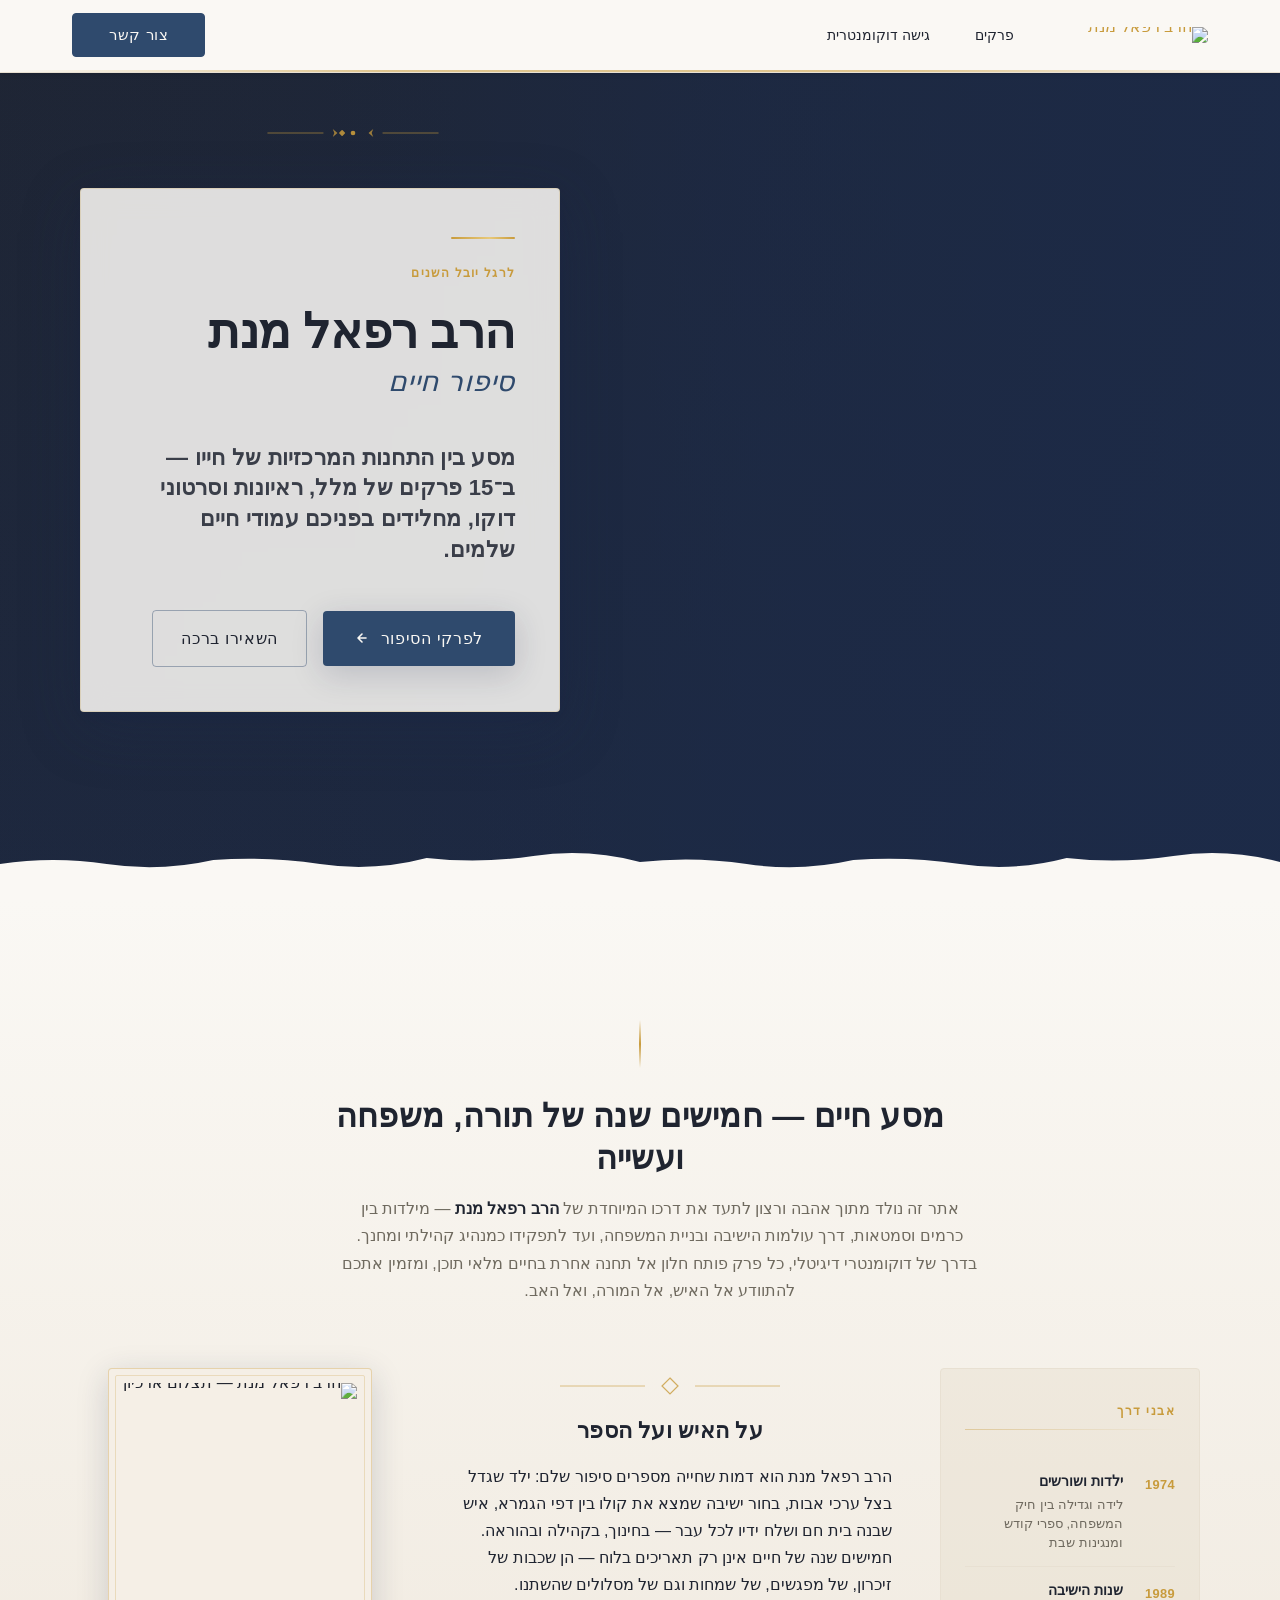
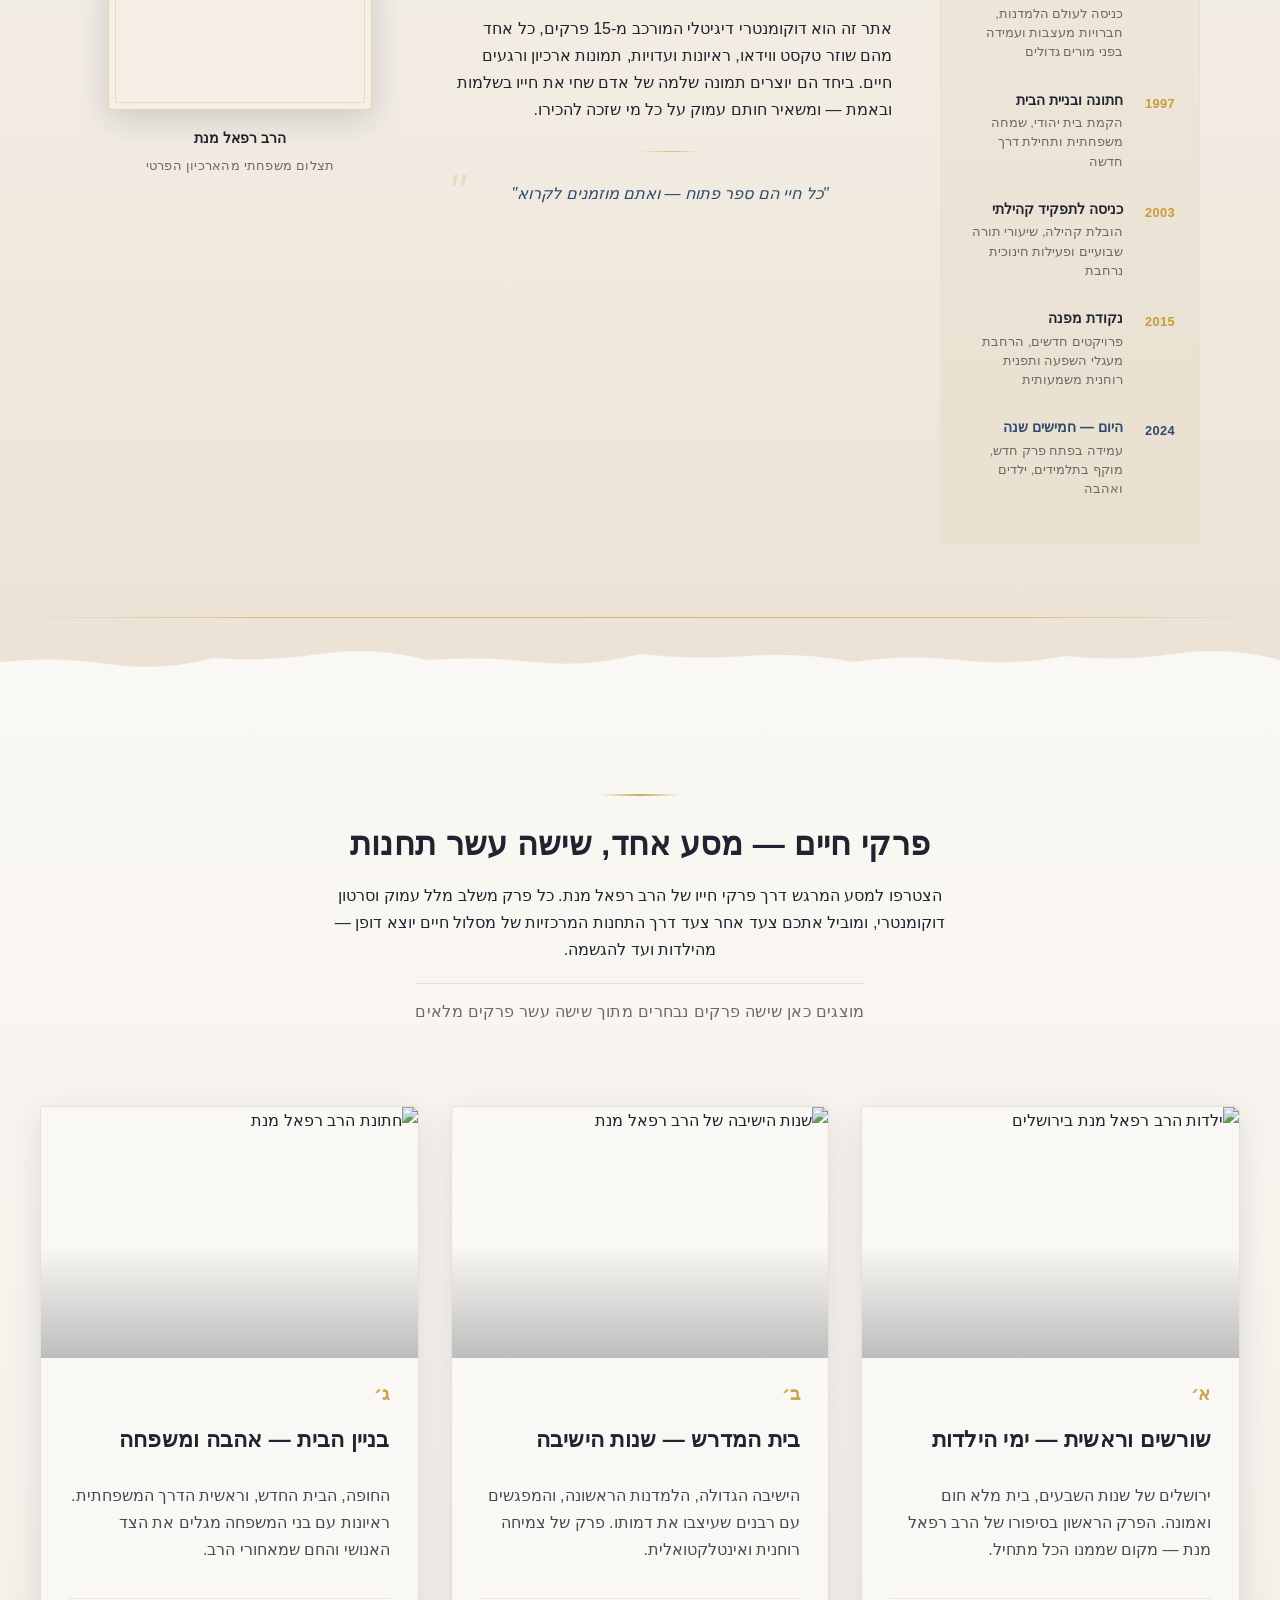
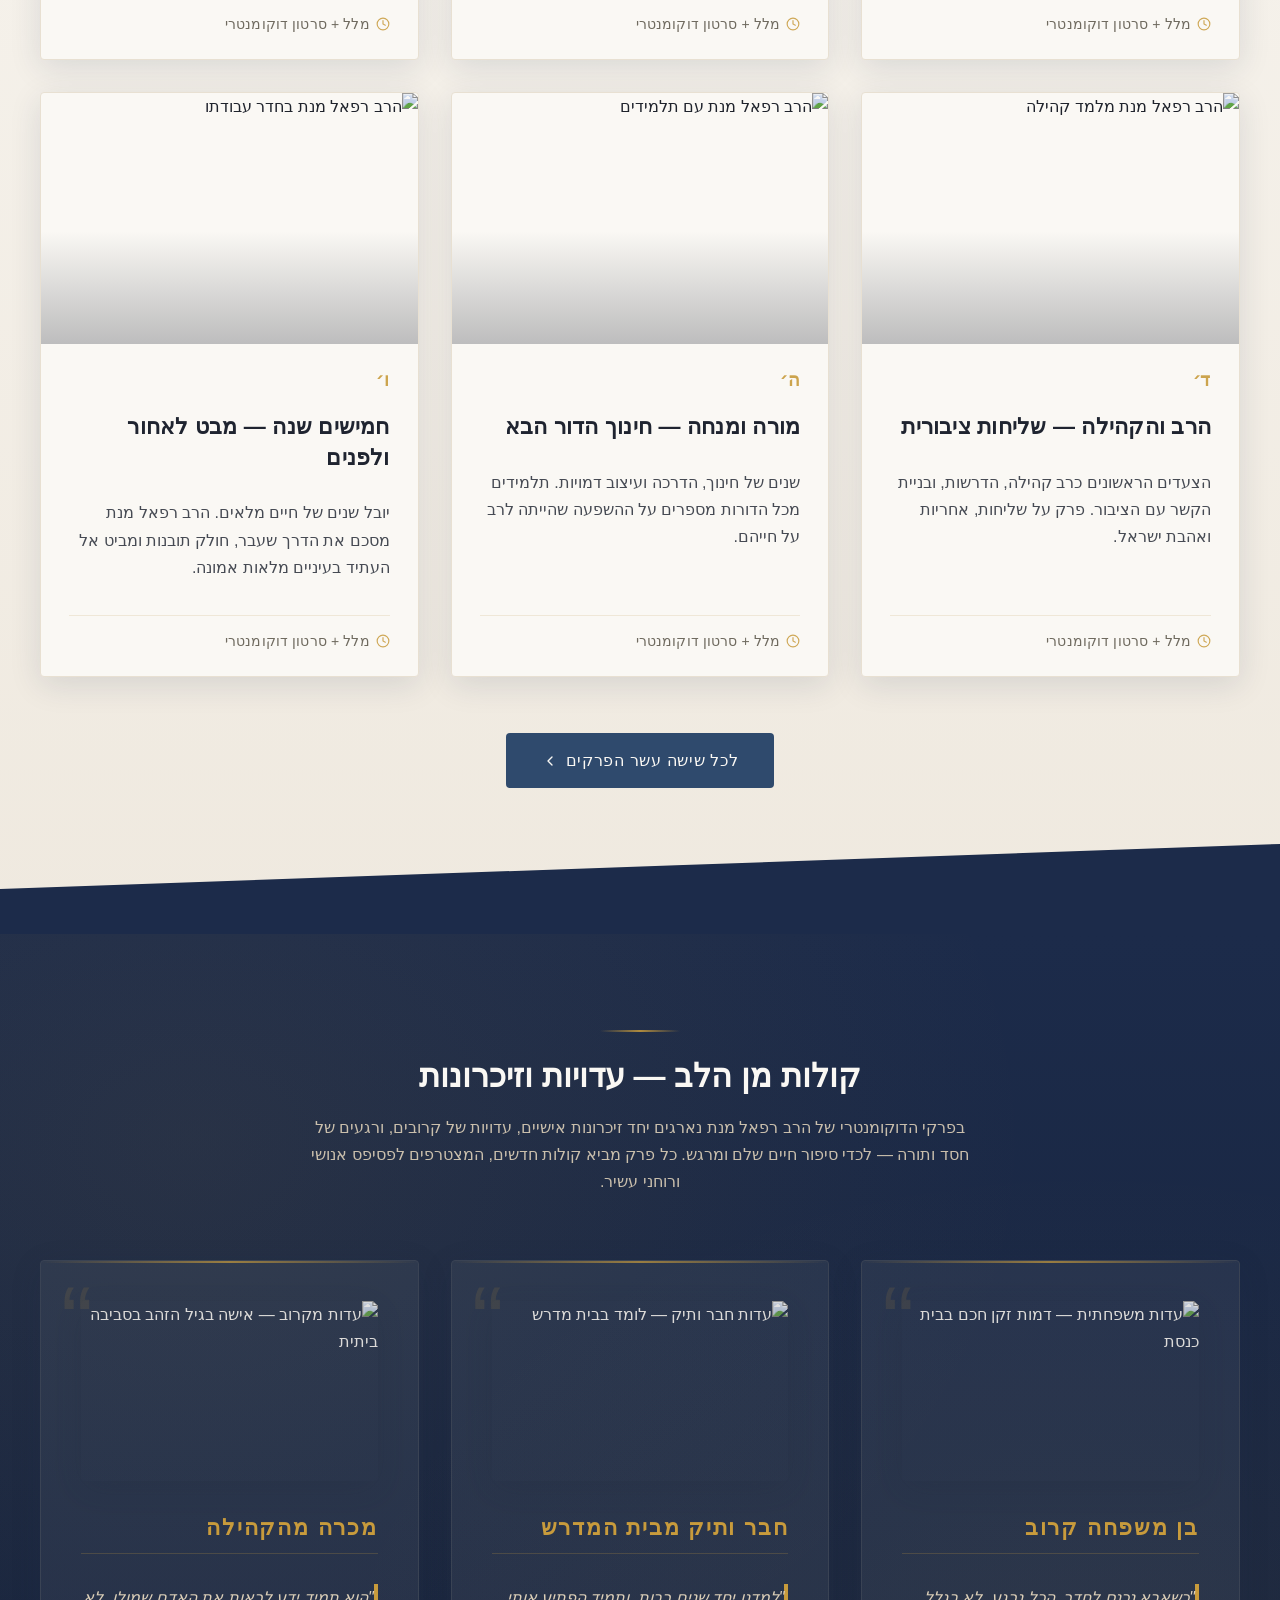
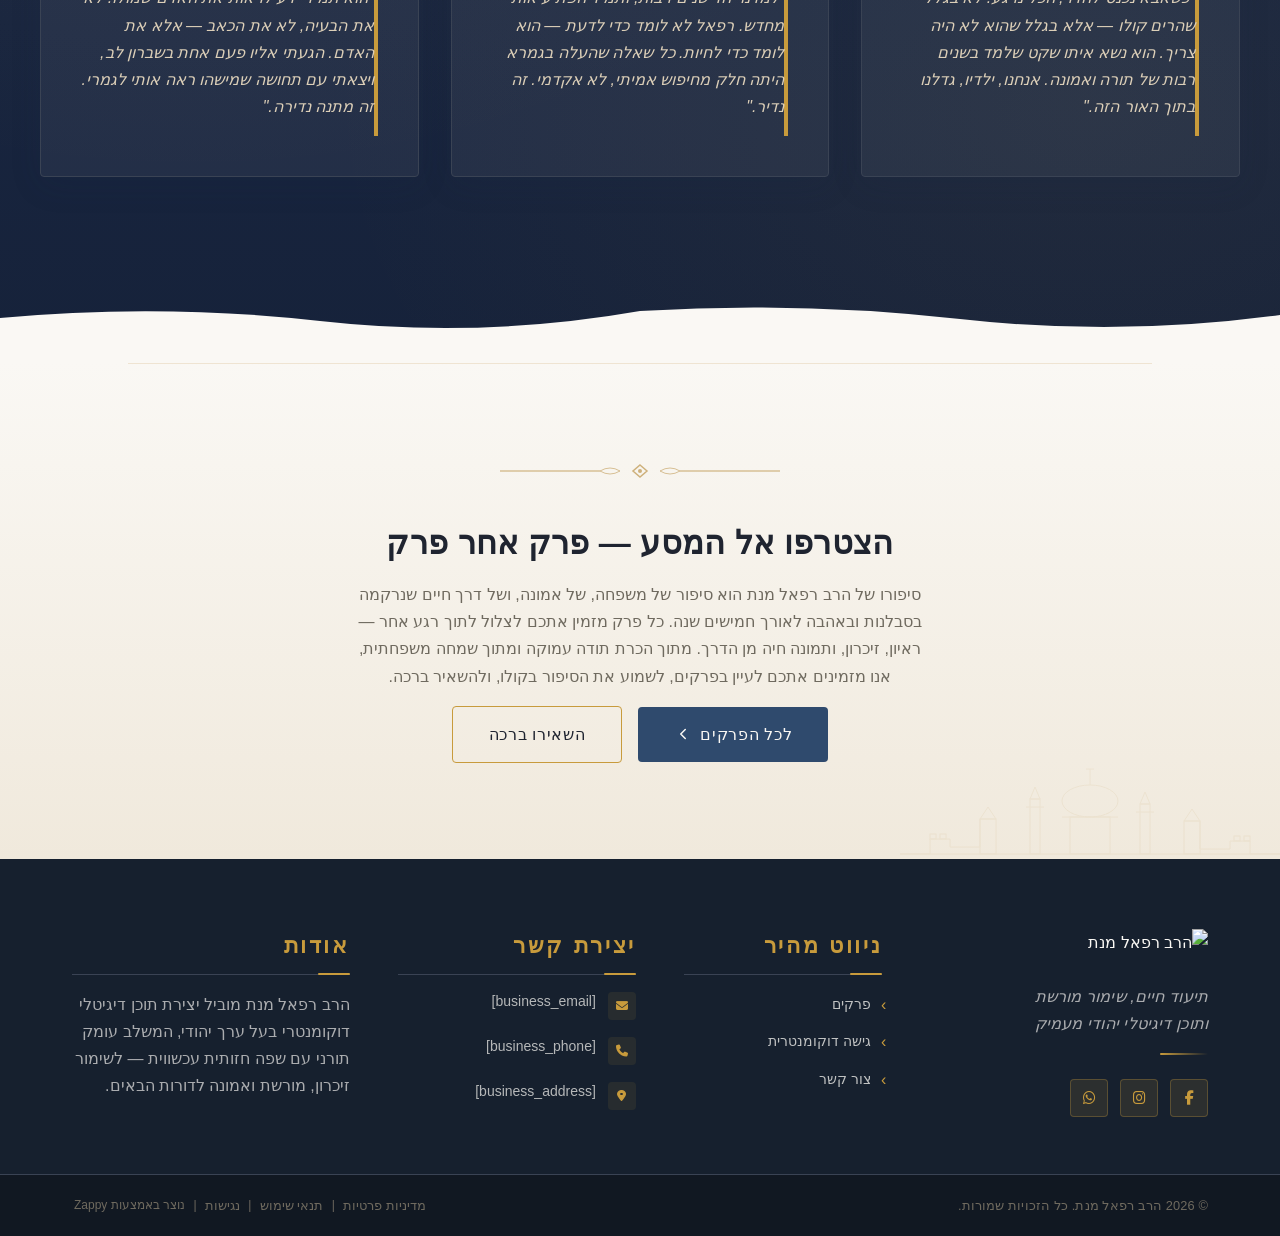
==== index.html @ dce68ad4 "Background sync: Progressive GitHub Sync" ====
<!DOCTYPE html>
<html lang="he" dir="rtl">
<head>
    <meta charset="UTF-8">
    <meta name="viewport" content="width=device-width, initial-scale=1.0">
    <meta name="robots" content="index, follow">
    <title>הרב רפאל מנת — הרב רפאל מנת</title>
    <meta name="description" content="אתר חיים דיגיטלי ייחודי המוקדש להרב רפאל מנת לרגל יובל שנותיו. טקסט, וידאו וראיונות דוקומנטריים שמספרים את מסע חייו המרתק. היכנס וגלה.">
    <meta name="keywords" content="הרב רפאל מנת, דוקומנטרי על רב יהודי, אתר חיים דיגיטלי, יובל שנים, סיפור חיים">
    
    <!-- Favicons -->
    <link rel="icon" type="image/x-icon" href="/assets/favicon.ico">
    <link rel="icon" type="image/png" sizes="16x16" href="/assets/favicon-16x16.png">
    <link rel="icon" type="image/png" sizes="32x32" href="/assets/favicon-32x32.png">
    <link rel="icon" type="image/png" sizes="48x48" href="/assets/favicon-48x48.png">
    <link rel="icon" type="image/png" sizes="192x192" href="/assets/favicon-192x192.png">
    <link rel="icon" type="image/png" sizes="512x512" href="/assets/favicon-512x512.png">
    <link rel="apple-touch-icon" href="/assets/apple-touch-icon.png">
    <!-- Zappy Analytics -->
<script>
(function() {
  'use strict';
  
  // Configuration
  var config = {
    websiteId: 'e1a2ab28-34ee-4fbb-8492-197d929c62ac',
    apiUrl: 'https://api.zappy5.com/api/analytics/track',
    sessionDuration: 30 * 60 * 1000, // 30 minutes
    visitorDuration: 30 * 24 * 60 * 60 * 1000, // 30 days
    trackPageViews: true,
    trackClicks: true,
    trackFormSubmissions: true
  };
  
  // Generate or retrieve persistent visitor ID (30 days)
  function getVisitorId() {
    var visitorKey = 'zappy_visitor_' + config.websiteId;
    var visitor = null;
    
    try {
      visitor = localStorage.getItem(visitorKey);
      if (visitor) {
        var visitorData = JSON.parse(visitor);
        var now = Date.now();
        
        // Check if visitor ID is still valid (30 days)
        if (now - visitorData.created < config.visitorDuration) {
          // Update last seen timestamp
          visitorData.lastSeen = now;
          localStorage.setItem(visitorKey, JSON.stringify(visitorData));
          return visitorData.id;
        }
      }
    } catch (e) {
      console.warn('Zappy Analytics: LocalStorage not available');
    }
    
    // Generate new visitor ID
    var newVisitorId = 'zv_' + Date.now() + '_' + Math.random().toString(36).substr(2, 9);
    
    try {
      localStorage.setItem(visitorKey, JSON.stringify({
        id: newVisitorId,
        created: Date.now(),
        lastSeen: Date.now()
      }));
    } catch (e) {
      // Continue without local storage
    }
    
    return newVisitorId;
  }
  
  // Generate or retrieve session ID (30 minutes)
  function getSessionId() {
    var sessionKey = 'zappy_session_' + config.websiteId;
    var session = null;
    
    try {
      session = sessionStorage.getItem(sessionKey);
      if (session) {
        var sessionData = JSON.parse(session);
        var now = Date.now();
        
        // Check if session is still valid
        if (now - sessionData.timestamp < config.sessionDuration) {
          // Update timestamp
          sessionData.timestamp = now;
          sessionStorage.setItem(sessionKey, JSON.stringify(sessionData));
          return sessionData.id;
        }
      }
    } catch (e) {
      console.warn('Zappy Analytics: SessionStorage not available');
    }
    
    // Generate new session ID
    var newSessionId = 'zs_' + Date.now() + '_' + Math.random().toString(36).substr(2, 9);
    
    try {
      sessionStorage.setItem(sessionKey, JSON.stringify({
        id: newSessionId,
        timestamp: Date.now()
      }));
    } catch (e) {
      // Continue without session storage
    }
    
    return newSessionId;
  }
  
  var visitorId = getVisitorId();
  var sessionId = getSessionId();
  
  // Track an event
  function trackEvent(eventType, data) {
    data = data || {};
    
    var eventData = {
      website_id: config.websiteId,
      event_type: eventType,
      page_path: window.location.pathname,
      referrer: document.referrer || 'direct',
      visitor_id: visitorId,
      session_id: sessionId,
      metadata: data
    };
    
    // Use sendBeacon if available (better for page unload events)
    if (navigator.sendBeacon) {
      var blob = new Blob([JSON.stringify(eventData)], { type: 'application/json' });
      navigator.sendBeacon(config.apiUrl, blob);
    } else {
      // Fallback to fetch
      fetch(config.apiUrl, {
        method: 'POST',
        headers: {
          'Content-Type': 'application/json'
        },
        body: JSON.stringify(eventData),
        keepalive: true
      }).catch(function(error) {
        console.warn('Zappy Analytics: Failed to track event', error);
      });
    }
  }
  
  // Track page view
  if (config.trackPageViews) {
    trackEvent('pageview', {
      title: document.title,
      url: window.location.href
    });
  }
  
  // Track clicks on important elements
  if (config.trackClicks) {
    document.addEventListener('click', function(e) {
      var target = e.target;
      
      // Track button clicks (counted as actions)
      if (target.tagName === 'BUTTON' || target.closest('button')) {
        var button = target.tagName === 'BUTTON' ? target : target.closest('button');
        trackEvent('click', {
          element: 'button',
          text: button.textContent.trim().substring(0, 100),
          id: button.id || null,
          class: button.className || null
        });
      }
      
      // Track link clicks (navigation - not counted as actions)
      else if (target.tagName === 'A' || target.closest('a')) {
        var link = target.tagName === 'A' ? target : target.closest('a');
        trackEvent('navigation', {
          element: 'link',
          text: link.textContent.trim().substring(0, 100),
          href: link.href,
          external: link.hostname !== window.location.hostname
        });
      }
    }, true);
  }
  
  // Track form submissions
  if (config.trackFormSubmissions) {
    document.addEventListener('submit', function(e) {
      var form = e.target;
      
      trackEvent('form_submit', {
        form_id: form.id || null,
        form_name: form.name || null,
        form_action: form.action || null,
        form_method: form.method || 'GET'
      });
    }, true);
  }
  
  // Track time on page (send on page unload)
  var pageLoadTime = Date.now();
  
  window.addEventListener('beforeunload', function() {
    var timeOnPage = Math.floor((Date.now() - pageLoadTime) / 1000); // in seconds
    
    trackEvent('page_unload', {
      time_on_page: timeOnPage,
      page_path: window.location.pathname
    });
  });
  
  // Expose tracking function globally for custom events
  window.zappyAnalytics = {
    track: trackEvent,
    getVisitorId: function() { return visitorId; },
    getSessionId: function() { return sessionId; }
  };
  
})();
</script>
<!-- End Zappy Analytics -->
    <meta property="og:title" content="הרב רפאל מנת — הרב רפאל מנת">
    <meta property="og:description" content="אתר חיים דיגיטלי ייחודי המוקדש להרב רפאל מנת לרגל יובל שנותיו. טקסט, וידאו וראיונות דוקומנטריים שמספרים את מסע חייו המרתק. היכנס וגלה.">
    <meta name="twitter:card" content="summary_large_image">
    <meta name="twitter:title" content="הרב רפאל מנת — הרב רפאל מנת">
    <meta name="twitter:description" content="אתר חיים דיגיטלי ייחודי המוקדש להרב רפאל מנת לרגל יובל שנותיו. טקסט, וידאו וראיונות דוקומנטריים שמספרים את מסע חייו המרתק. היכנס וגלה.">
    <meta property="og:type" content="website">
  <meta property="og:locale" content="he_IL">
  
  
  
  
  
  <link rel="stylesheet" href="https://cdnjs.cloudflare.com/ajax/libs/font-awesome/6.4.0/css/all.min.css">

    <!-- Favicons -->
    <link rel="icon" type="image/x-icon" href="/assets/favicon.ico">
    <link rel="icon" type="image/png" sizes="16x16" href="/assets/favicon-16x16.png">
    <link rel="icon" type="image/png" sizes="32x32" href="/assets/favicon-32x32.png">
    <link rel="icon" type="image/png" sizes="48x48" href="/assets/favicon-48x48.png">
    <link rel="icon" type="image/png" sizes="192x192" href="/assets/favicon-192x192.png">
    <link rel="icon" type="image/png" sizes="512x512" href="/assets/favicon-512x512.png">
    <link rel="apple-touch-icon" href="/assets/apple-touch-icon.png">
    <!-- Cookie Consent -->
    <link rel="stylesheet" href="https://cdn.jsdelivr.net/npm/vanilla-cookieconsent@3/dist/cookieconsent.css">
    <script src="https://cdn.jsdelivr.net/npm/vanilla-cookieconsent@3/dist/cookieconsent.umd.js"></script>
    <!-- Mickidum Accessibility Toolbar -->
    <script src="https://cdn.jsdelivr.net/gh/mickidum/acc_toolbar/acctoolbar/acctoolbar.min.js"></script>
    <link rel="stylesheet" href="/styles.css">

    <style id="zappy-dropdown-submenu-styles">
      /* ========== DESKTOP DROPDOWN SUBMENU STYLES ========== */
      /* Base styles for dropdown submenus - parent must be positioned */
      .nav-menu li:has(.sub-menu), nav li:has(.sub-menu), .navbar li:has(.sub-menu), #navMenu li:has(.sub-menu) { position: relative; }
      /* Submenu base - hidden by default */
      .nav-menu .sub-menu, nav .sub-menu, .navbar .sub-menu, #navMenu .sub-menu { display: block !important; position: absolute !important; top: 100%; left: 0; min-width: 220px; background: white; border-radius: 8px; box-shadow: 0 8px 25px rgba(0,0,0,0.15); padding: 8px 0; opacity: 0; visibility: hidden; transform: translateY(10px); transition: all 0.3s ease; z-index: 1000; list-style: none; pointer-events: none; }
      /* CRITICAL: Desktop hover styles to show dropdown */
      .nav-menu li:hover > .sub-menu, nav li:hover > .sub-menu, .navbar li:hover > .sub-menu, #navMenu li:hover > .sub-menu { opacity: 1 !important; visibility: visible !important; transform: translateY(0) !important; pointer-events: auto !important; }
      /* Submenu item styling */
      .sub-menu li { list-style: none; margin: 0; padding: 0; }
      .sub-menu a { display: block !important; padding: 10px 16px !important; color: var(--text-dark, #333) !important; font-weight: 500; text-decoration: none; white-space: nowrap; transition: background-color 0.2s; }
      .sub-menu .zappy-nav-child > a { padding-left: 28px !important; font-size: 0.9em !important; opacity: 0.85 !important; }
      [dir="rtl"] .sub-menu .zappy-nav-child > a, html[lang="he"] .sub-menu .zappy-nav-child > a, html[lang="ar"] .sub-menu .zappy-nav-child > a { padding-left: 10px !important; padding-right: 28px !important; }
      .sub-menu .zappy-nav-parent > a { font-weight: 600 !important; }
      .sub-menu a:hover { background-color: #f5f5f5; }
      /* RTL (Hebrew/Arabic) dropdown positioning */
      [dir="rtl"] .nav-menu .sub-menu, [dir="rtl"] nav .sub-menu, [dir="rtl"] .navbar .sub-menu, html[lang="he"] .nav-menu .sub-menu, html[lang="he"] nav .sub-menu, html[lang="he"] .navbar .sub-menu, html[lang="ar"] .nav-menu .sub-menu, html[lang="ar"] nav .sub-menu, html[lang="ar"] .navbar .sub-menu { left: auto !important; right: 0 !important; }
      /* Hide empty dropdown menus (exclude catalog sub-menus that use <a> children instead of <li>) */
      .sub-menu:empty, .sub-menu:not(:has(li:not(.zappy-hidden-menu-item))):not(:has(> a)), .sub-menu:not(:has(li)):not(:has(> a)) { display: none !important; opacity: 0 !important; visibility: hidden !important; pointer-events: none !important; }
      /* Desktop: show submenu on Menu Group hover */
      li:has(.menu-group-title):hover > .sub-menu { opacity: 1 !important; visibility: visible !important; transform: translateY(0) !important; pointer-events: auto !important; }
      /* Menu Group title styling */
      .nav-menu > li > .menu-group-title, #navMenu > li > .menu-group-title { display: inline-block; padding: 0.5rem 1rem; cursor: default; user-select: none; }
      
      /* ========== MOBILE SUBMENU STYLES ========== */
      @media (max-width: 768px) {
        .nav-menu .sub-menu, nav .sub-menu, .navbar .sub-menu, #navMenu .sub-menu { position: static !important; transform: none !important; box-shadow: none !important; background: transparent !important; max-height: 0; overflow: hidden; opacity: 0; visibility: hidden; transition: max-height 0.3s ease, opacity 0.3s ease; padding: 0 !important; border-radius: 0 !important; }
        .navbar .sub-menu.mobile-expanded, .nav-menu .sub-menu.mobile-expanded, #navMenu .sub-menu.mobile-expanded { max-height: none !important; overflow-y: visible !important; opacity: 1 !important; visibility: visible !important; padding: 8px 0 8px 16px !important; }
        [dir="rtl"] .sub-menu.mobile-expanded, html[lang="he"] .sub-menu.mobile-expanded { padding: 8px 16px 8px 0 !important; }
        /* Disable hover behavior on mobile */
        .nav-menu li:hover > .sub-menu, nav li:hover > .sub-menu, .navbar li:hover > .sub-menu, #navMenu li:hover > .sub-menu { opacity: 0; visibility: hidden; pointer-events: none; }
        .nav-menu li > .sub-menu.mobile-expanded, nav li > .sub-menu.mobile-expanded, .navbar li > .sub-menu.mobile-expanded, #navMenu li > .sub-menu.mobile-expanded { opacity: 1 !important; visibility: visible !important; pointer-events: auto !important; }
        .nav-menu li:has(.sub-menu), nav li:has(.sub-menu), .navbar li:has(.sub-menu), #navMenu li:has(.sub-menu) { display: flex !important; flex-wrap: wrap !important; align-items: center !important; position: relative !important; min-height: 44px !important; }
        .nav-menu li:has(.sub-menu) > a, nav li:has(.sub-menu) > a, .navbar li:has(.sub-menu) > a, #navMenu li:has(.sub-menu) > a { flex: 1 !important; min-width: 0 !important; }
        .nav-menu li:has(.sub-menu) > .menu-group-title, nav li:has(.sub-menu) > .menu-group-title, .navbar li:has(.sub-menu) > .menu-group-title, #navMenu li:has(.sub-menu) > .menu-group-title { flex: 1 !important; min-width: 0 !important; padding: 0 !important; line-height: inherit !important; }
        .nav-menu li:has(.sub-menu) > .sub-menu, nav li:has(.sub-menu) > .sub-menu, .navbar li:has(.sub-menu) > .sub-menu, #navMenu li:has(.sub-menu) > .sub-menu { flex-basis: 100% !important; width: 100% !important; }
        .nav-menu li:has(.sub-menu) > a [class*="chevron"], .nav-menu li:has(.sub-menu) > a [class*="arrow"], .nav-menu li:has(.sub-menu) > a .fa-chevron-down, .nav-menu li:has(.sub-menu) > a .fa-angle-down, nav li:has(.sub-menu) > a [class*="chevron"], nav li:has(.sub-menu) > a [class*="arrow"], #navMenu li:has(.sub-menu) > a [class*="chevron"], #navMenu li:has(.sub-menu) > a [class*="arrow"] { display: none !important; visibility: hidden !important; }
        .mobile-submenu-toggle { display: flex !important; align-items: center !important; justify-content: center !important; width: 44px !important; height: auto !important; background: transparent !important; border: none !important; cursor: pointer !important; color: var(--text-dark) !important; position: static !important; flex-shrink: 0 !important; align-self: stretch !important; z-index: 2 !important; padding: 0 !important; margin: 0 !important; }
        .mobile-submenu-toggle::after { content: '' !important; width: 0 !important; height: 0 !important; border-left: 6px solid transparent !important; border-right: 6px solid transparent !important; border-top: 7px solid currentColor !important; transition: transform 0.3s ease !important; }
        .mobile-submenu-toggle.expanded::after { transform: rotate(180deg) !important; }
        .sub-menu a { padding: 10px 0 !important; display: block !important; color: var(--text-dark) !important; white-space: normal !important; }
        .sub-menu .zappy-nav-child > a { padding-left: 28px !important; font-size: 0.9em !important; opacity: 0.85 !important; }
        [dir="rtl"] .sub-menu .zappy-nav-child > a, html[lang="he"] .sub-menu .zappy-nav-child > a, html[lang="ar"] .sub-menu .zappy-nav-child > a { padding-left: 0 !important; padding-right: 28px !important; }
        .sub-menu .zappy-nav-parent > a { font-weight: 600 !important; }
        .nav-menu.active, #navMenu.active { max-width: 100vw !important; overflow-x: hidden !important; box-sizing: border-box !important; }
        .navbar .sub-menu li a, nav.navbar .sub-menu li a, .zappy-products-dropdown .sub-menu a { color: var(--text-dark) !important; }
      }
      @media (min-width: 769px) { .mobile-submenu-toggle { display: none !important; } }
    </style>

    <style id="mobile-lang-menu-deployed-css">
    @media (max-width: 768px) {
      .lang-switcher,
      .nav-cta-container .lang-switcher,
      .nav-container .lang-switcher,
      .navbar .lang-switcher,
      .navbar .nav-cta-container .lang-switcher,
      .nav-icons-left .lang-switcher,
      .nav-ecommerce-icons .lang-switcher { display: none !important; }
      .mobile-lang-menu { width: 100%; border-top: 1px solid rgba(128,128,128,0.2); padding: 8px 0 0 0; margin-top: 8px; }
      .mobile-lang-toggle { display: flex !important; align-items: center; justify-content: space-between; width: 100%; padding: 12px 16px; background: none; border: none; cursor: pointer; font-size: 15px; color: inherit; font-family: inherit; }
      .mobile-lang-toggle::after { content: ''; display: inline-block; width: 8px; height: 8px; border-right: 2px solid currentColor; border-bottom: 2px solid currentColor; transform: rotate(45deg); transition: transform 0.3s ease; margin-left: 8px; }
      .mobile-lang-toggle.expanded::after { transform: rotate(-135deg); }
      .mobile-lang-options { max-height: 0; overflow: hidden; transition: max-height 0.3s ease; }
      .mobile-lang-options.expanded { max-height: 300px; }
      .mobile-lang-option { display: flex !important; align-items: center; gap: 10px; padding: 10px 24px; text-decoration: none; color: inherit; font-size: 14px; font-family: inherit; }
      .mobile-lang-option:hover { background: rgba(128,128,128,0.1); }
      .mobile-lang-option.active { font-weight: 600; opacity: 0.7; pointer-events: none; }
      .mobile-lang-option img { width: 20px; height: 20px; border-radius: 50%; }
    }
    @media (min-width: 769px) {
      .mobile-lang-menu { display: none !important; }
    }
    </style>

    <style id="zappy-widget-visibility">
      #mic-access-tool-general-button, .mic-access-tool-general-button,
      #mic-init-access-tool .mic-access-tool-general-button, #mic-init-access-tool #mic-access-tool-general-button,
      ._access-icon, #mic-access-tool-box, .mic-access-tool-box,
      #mic-init-access-tool #mic-access-tool-box, div[id*="mic-access-tool-box"], ._access-menu {
        display: none !important; visibility: hidden !important; opacity: 0 !important; pointer-events: none !important;
      }
    </style>
</head>
<body>

  <nav class="navbar" dir="rtl">
  <button class="mobile-toggle" id="mobileToggle" aria-label="Menu">
    <svg class="hamburger-icon" width="24" height="24" viewBox="0 0 24 24" fill="none">
      <path d="M3 12h18M3 6h18M3 18h18" stroke="currentColor" stroke-width="2" stroke-linecap="round"></path>
    </svg>
    <svg class="close-icon" width="24" height="24" viewBox="0 0 24 24" fill="none" style="display: none;">
      <path d="M18 6L6 18M6 6l12 12" stroke="currentColor" stroke-width="2" stroke-linecap="round"></path>
    </svg>
  </button>

  <button class="phone-header-btn" data-phone="[business_phone]" aria-label="Call">
    <svg width="20" height="20" viewBox="0 0 24 24" fill="currentColor">
      <path d="M22 16.92v3a2 2 0 0 1-2.18 2 19.79 19.79 0 0 1-8.63-3.07 19.5 19.5 0 0 1-6-6 19.79 19.79 0 0 1-3.07-8.67A2 2 0 0 1 4.11 2h3a2 2 0 0 1 2 1.72 12.84 12.84 0 0 0 .7 2.81 2 2 0 0 1-.45 2.11L8.09 9.91a16 16 0 0 0 6 6l1.27-1.27a2 2 0 0 1 2.11-.45 12.84 12.84 0 0 0 2.81.7A2 2 0 0 1 22 16.92z"></path>
    </svg>
  </button>

  <div class="nav-container">
    <div class="nav-right-group"><div class="nav-brand">
      <a href="/" class="logo-link">
        <img src="/assets/logo.webp" alt="הרב רפאל מנת" class="logo">
      </a>
    </div><ul class="nav-menu" id="navMenu"><li><a href="/chapters">פרקים</a></li><li><a href="/documentary-approach">גישה דוקומנטרית</a></li></ul></div>

    

    <div class="nav-cta-container">
      <a href="/contact" class="nav-cta-btn">צור קשר</a>
    </div>
  </div>
</nav>
<script>

// Navbar Mobile Menu Toggle and Contrast Fix
(function() {
  // Use 'load' event instead of 'DOMContentLoaded' to ensure we run AFTER all other scripts
  window.addEventListener('load', function() {
    
    // FIX MOBILE BUTTON CONTRAST
    // Detect navbar background color and apply contrasting color to mobile buttons
    const navbar = document.querySelector('.navbar, nav, header');
    if (!navbar) {
      console.log('[Navbar] Navbar element not found');
      return;
    }
    
    // DECLARE VARIABLES EARLY to avoid Temporal Dead Zone errors
    // These are used in multiple places below
    let mobileToggle = document.getElementById('mobileToggle') ||
                       document.querySelector('.mobile-toggle') ||
                       document.querySelector('.hamburger') ||
                       document.querySelector('.hamburger-menu') ||
                       document.querySelector('.menu-toggle') ||
                       document.querySelector('.burger-menu') ||
                       document.querySelector('[aria-label="Menu"]') ||
                       document.querySelector('[aria-label="תפריט"]');
    
    const phoneBtn = document.querySelector('.phone-header-btn');
    
    const computedStyle = window.getComputedStyle(navbar);
    let bgColor = computedStyle.backgroundColor;
    
    console.log('[Navbar] Initial navbar background:', bgColor);
    
    // Check if background is transparent or rgba with 0 alpha
    const isTransparent = bgColor === 'transparent' || 
                         bgColor === 'rgba(0, 0, 0, 0)' ||
                         (bgColor.startsWith('rgba') && bgColor.includes(', 0)'));
    
    if (isTransparent) {
      // Check for background-image or gradient
      const bgImage = computedStyle.backgroundImage;
      if (bgImage && bgImage !== 'none') {
        console.log('[Navbar] Navbar has background image/gradient, using dark text');
        bgColor = 'rgb(240, 240, 240)'; // Assume light background
      } else {
        // Transparent navbar - check body background
        const bodyBg = window.getComputedStyle(document.body).backgroundColor;
        console.log('[Navbar] Navbar transparent, using body background:', bodyBg);
        bgColor = bodyBg;
      }
    }
    
    // Calculate luminance to determine if background is light or dark
    const rgb = bgColor.match(/\d+/g);
    if (rgb && rgb.length >= 3) {
      const r = parseInt(rgb[0]);
      const g = parseInt(rgb[1]);
      const b = parseInt(rgb[2]);
      const luminance = (0.299 * r + 0.587 * g + 0.114 * b) / 255;
      
      // Mobile button colors are set by Claude's AI-generated CSS (same as .nav-menu a)
      // No dynamic color overrides needed - colors come from the generated navbar CSS
      console.log('[Navbar] Mobile button colors preserved from Claude CSS (luminance:', luminance.toFixed(2) + ')');
      
      // FIX ICON SIZES - Ensure SVGs are properly sized and visible
      // INJECT CRITICAL CSS TO OVERRIDE ANY CONFLICTING RULES
      const criticalCSS = document.createElement('style');
      criticalCSS.id = 'zappy-mobile-nav-fix';
      const htmlLang = document.documentElement.lang || 'en';
      const htmlDir = document.documentElement.dir || 'ltr';
      // Check both dir attribute AND lang for RTL detection
      // dir="rtl" is the most reliable indicator
      const isRTL = htmlDir === 'rtl' || htmlLang === 'he' || htmlLang === 'ar';
      
      criticalCSS.textContent = `
        /* Hide mobile buttons on desktop, show only on mobile */
        @media (min-width: 769px) {
          .mobile-toggle,
          .phone-header-btn {
            display: none !important;
          }
        }
        
        /* Show and position mobile buttons correctly on mobile */
        @media (max-width: 768px) {
          .mobile-toggle,
          .phone-header-btn {
            position: absolute !important;
            top: 50% !important;
            transform: translateY(-50%) !important;
            z-index: 1001 !important;
            display: flex !important;
            align-items: center !important;
            justify-content: center !important;
            width: 36px !important;
            height: 36px !important;
            border-radius: 50% !important;
            border: none !important;
            cursor: pointer !important;
            padding: 6px !important;
            background: none !important;
            color: var(--nav-text, var(--text-dark)) !important;
          }
          
          /* LTR positioning (default): hamburger LEFT, phone RIGHT */
          html:not([dir="rtl"]):not([lang="he"]):not([lang="ar"]) .mobile-toggle,
          html[dir="ltr"] .mobile-toggle {
            left: 12px !important;
            right: auto !important;
          }
          html:not([dir="rtl"]):not([lang="he"]):not([lang="ar"]) .phone-header-btn,
          html[dir="ltr"] .phone-header-btn {
            right: 12px !important;
            left: auto !important;
          }
          
          /* RTL positioning: hamburger RIGHT, phone LEFT */
          html[dir="rtl"] .mobile-toggle,
          html[lang="he"] .mobile-toggle,
          html[lang="ar"] .mobile-toggle {
            right: 12px !important;
            left: auto !important;
          }
          html[dir="rtl"] .phone-header-btn,
          html[lang="he"] .phone-header-btn,
          html[lang="ar"] .phone-header-btn {
            left: 12px !important;
            right: auto !important;
          }
          
          /* CRITICAL: Ensure nav-container has min-height on mobile */
          /* All children are positioned absolutely/fixed on mobile, so height:auto collapses to 0 */
          .nav-container {
            min-height: 70px !important;
            position: relative !important;
          }
          
          /* Ensure SVG icons are properly sized and inherit color */
          .mobile-toggle svg,
          .phone-header-btn svg {
            width: 24px !important;
            height: 24px !important;
            /* Don't force display - let JavaScript control hamburger/close toggle */
          }
          
          /* Reset nav-cta-container on mobile - remove desktop box-shadow/padding */
          /* that creates a visible ghost box when CTA button is hidden */
          .nav-cta-container {
            box-shadow: none !important;
            padding: 0 !important;
          }
          
          /* Hide nav-cta-container entirely on mobile when there's no lang-switcher */
          /* (only the CTA button is inside, and it's hidden on mobile) */
          .nav-cta-container:not(:has(.lang-switcher)) {
            display: none !important;
          }
          
          /* CRITICAL: Prevent hero image fade gradient from bleeding over headline text */
          /* The .image-fade-gradient has bottom: -30px (extends below parent) */
          /* On mobile stacked layout, this overlaps the h1 text below the image */
          .hero-image-column {
            overflow: hidden !important;
          }
          .image-fade-gradient {
            bottom: 0 !important;
          }
          
          /* Hide desktop language switcher on mobile - hamburger menu handles it */
          /* High specificity to override stored CSS */
          .lang-switcher,
          .nav-cta-container .lang-switcher,
          .nav-container .lang-switcher,
          .navbar .lang-switcher,
          .navbar .nav-cta-container .lang-switcher {
            display: none !important;
          }
        }
      `;
      
      // Remove existing fix if present and inject new one
      const existing = document.getElementById('zappy-mobile-nav-fix');
      if (existing) existing.remove();
      document.head.appendChild(criticalCSS);
      
      console.log('[Navbar] Critical CSS injected for mobile nav positioning');
      
      // ONLY apply inline positioning styles on mobile viewport
      // On desktop, the CSS handles hiding these buttons with display: none
      // Inline styles were breaking desktop layout by overriding CSS
      const isMobileViewport = window.innerWidth <= 768;
      
      if (mobileToggle) {
        // Icon sizing applies to all viewports for consistency
        const hamburgerIcon = mobileToggle.querySelector('.hamburger-icon');
        const closeIcon = mobileToggle.querySelector('.close-icon');
        
        if (hamburgerIcon) {
          hamburgerIcon.style.setProperty('width', '24px', 'important');
          hamburgerIcon.style.setProperty('height', '24px', 'important');
          hamburgerIcon.style.setProperty('display', 'block', 'important'); // Show hamburger by default
        }
        if (closeIcon) {
          closeIcon.style.setProperty('width', '24px', 'important');
          closeIcon.style.setProperty('height', '24px', 'important');
          closeIcon.style.setProperty('display', 'none', 'important'); // Hide close icon by default
        }
        
        // ONLY set positioning inline styles on mobile
        if (isMobileViewport) {
          mobileToggle.style.setProperty('position', 'absolute', 'important');
          mobileToggle.style.setProperty('top', '50%', 'important');
          mobileToggle.style.setProperty('transform', 'translateY(-50%)', 'important');
          mobileToggle.style.setProperty('z-index', '1001', 'important');
          
          // Clear any inline left/right so CSS can take over based on html[dir]
          mobileToggle.style.removeProperty('left');
          mobileToggle.style.removeProperty('right');
          
          console.log('[Navbar] Mobile toggle positioning applied (mobile viewport)');
        } else {
          // On desktop, clear any positioning styles to let CSS handle it
          mobileToggle.style.removeProperty('position');
          mobileToggle.style.removeProperty('top');
          mobileToggle.style.removeProperty('transform');
          mobileToggle.style.removeProperty('z-index');
          mobileToggle.style.removeProperty('left');
          mobileToggle.style.removeProperty('right');
          console.log('[Navbar] Desktop viewport - cleared mobile toggle inline positioning');
        }
      }
      
      if (phoneBtn) {
        // Icon sizing applies to all viewports
        const phoneIcon = phoneBtn.querySelector('svg');
        if (phoneIcon) {
          phoneIcon.style.width = '24px';
          phoneIcon.style.height = '24px';
          phoneIcon.setAttribute('width', '24');
          phoneIcon.setAttribute('height', '24');
        }
        
        // ONLY set positioning inline styles on mobile
        if (isMobileViewport) {
          phoneBtn.style.setProperty('position', 'absolute', 'important');
          phoneBtn.style.setProperty('top', '50%', 'important');
          phoneBtn.style.setProperty('transform', 'translateY(-50%)', 'important');
          phoneBtn.style.setProperty('z-index', '1001', 'important');
          
          // Clear any inline left/right so CSS can take over based on html[dir]
          phoneBtn.style.removeProperty('left');
          phoneBtn.style.removeProperty('right');
          
          console.log('[Navbar] Phone button positioning applied (mobile viewport)');
        } else {
          // On desktop, clear any positioning styles to let CSS handle it
          phoneBtn.style.removeProperty('position');
          phoneBtn.style.removeProperty('top');
          phoneBtn.style.removeProperty('transform');
          phoneBtn.style.removeProperty('z-index');
          phoneBtn.style.removeProperty('left');
          phoneBtn.style.removeProperty('right');
          console.log('[Navbar] Desktop viewport - cleared phone button inline positioning');
        }
      }
    } else {
      console.log('[Navbar] Could not parse background color:', bgColor);
    }
    
    // MOBILE MENU TOGGLE
    // Re-query in case DOM changed (mobileToggle already declared at top of function)
    mobileToggle = document.getElementById('mobileToggle') ||
                   document.querySelector('.mobile-toggle') ||
                   document.querySelector('.hamburger') ||
                   document.querySelector('.hamburger-menu') ||
                   document.querySelector('.menu-toggle') ||
                   document.querySelector('.burger-menu') ||
                   document.querySelector('[aria-label="Menu"]') ||
                   document.querySelector('[aria-label="תפריט"]');
    
    // EXPANDED SEARCH: Find nav menu by ID or class
    const navMenu = document.getElementById('navMenu') ||
                  document.querySelector('.nav-menu') ||
                  document.querySelector('.nav-links') ||
                  document.querySelector('nav ul:not(.submenu)');
    
    if (!mobileToggle || !navMenu) {
      console.log('[Navbar] Mobile toggle or menu not found:', { toggle: !!mobileToggle, menu: !!navMenu });
      return;
    }
    
    // Ensure navMenu has ID for CSS targeting
    if (!navMenu.id) {
      navMenu.id = 'navMenu';
    }
    
    console.log('[Navbar] Initializing mobile menu...');
    
    // Remove any existing event listeners by cloning the button
    const newToggle = mobileToggle.cloneNode(true);
    mobileToggle.parentNode.replaceChild(newToggle, mobileToggle);
    
    // Toggle menu on button click - use newToggle now
    newToggle.addEventListener('click', function(e) {
      e.preventDefault();
      e.stopPropagation();
      
      const hamburgerIcon = this.querySelector('.hamburger-icon');
      const closeIcon = this.querySelector('.close-icon');
      const isActive = navMenu.classList.contains('active');
      
      if (isActive) {
        // Close menu
        navMenu.classList.remove('active');
        if (hamburgerIcon) hamburgerIcon.style.setProperty('display', 'block', 'important');
        if (closeIcon) closeIcon.style.setProperty('display', 'none', 'important');
        document.body.style.overflow = '';
        console.log('[Navbar] Menu closed');
      } else {
        // Open menu
        navMenu.classList.add('active');
        if (hamburgerIcon) hamburgerIcon.style.setProperty('display', 'none', 'important');
        if (closeIcon) closeIcon.style.setProperty('display', 'block', 'important');
        document.body.style.overflow = 'hidden';
        console.log('[Navbar] Menu opened');
      }
    });
    
    // Close menu when clicking nav links (but NOT dropdown toggles)
    const navLinks = navMenu.querySelectorAll('a');
    navLinks.forEach(function(link) {
      link.addEventListener('click', function() {
        // Don't close if it's a dropdown child (unless it's a real navigation link)
        if (this.getAttribute('href') === '#') return;
        
        const hamburgerIcon = newToggle.querySelector('.hamburger-icon');
        const closeIcon = newToggle.querySelector('.close-icon');
        
        navMenu.classList.remove('active');
        if (hamburgerIcon) hamburgerIcon.style.setProperty('display', 'block', 'important');
        if (closeIcon) closeIcon.style.setProperty('display', 'none', 'important');
        document.body.style.overflow = '';
        console.log('[Navbar] Menu closed (link clicked)');
      });
    });
    
    // DROPDOWN MENU TOGGLE (for mobile and touch devices)
    var dropdownToggles = navMenu.querySelectorAll('.dropdown-toggle');
    dropdownToggles.forEach(function(toggle) {
      toggle.addEventListener('click', function(e) {
        e.preventDefault();
        e.stopPropagation();
        var parent = this.closest('.nav-dropdown');
        if (!parent) return;
        
        // Close other open dropdowns at the same level
        var siblings = parent.parentNode.querySelectorAll('.nav-dropdown.open');
        siblings.forEach(function(sib) {
          if (sib !== parent) sib.classList.remove('open');
        });
        
        parent.classList.toggle('open');
        console.log('[Navbar] Dropdown toggled:', parent.classList.contains('open') ? 'open' : 'closed');
      });
    });
    
    // Close dropdowns when clicking outside
    document.addEventListener('click', function(e) {
      if (!e.target.closest('.nav-dropdown')) {
        var openDropdowns = document.querySelectorAll('.nav-dropdown.open');
        openDropdowns.forEach(function(dd) { dd.classList.remove('open'); });
      }
    });
    
    console.log('[Navbar] Dropdown handlers initialized for ' + dropdownToggles.length + ' dropdowns');
    
    // Phone button functionality (phoneBtn already declared at top of function)
    if (phoneBtn) {
      phoneBtn.addEventListener('click', function() {
        // Get phone number from placeholder in page or use default
        const phoneLinks = document.querySelectorAll('a[href^="tel:"]');
        const phoneNumber = phoneLinks.length > 0 
          ? phoneLinks[0].getAttribute('href').replace('tel:', '')
          : '[business_phone]';
        
        window.location.href = 'tel:' + phoneNumber;
        console.log('[Navbar] Phone button clicked');
      });
    }
    
    console.log('[Navbar] Mobile menu initialized successfully');
    
    // === WHATSAPP BUTTON VISIBILITY FIX ===
    // Ensure WhatsApp floating button is hidden on desktop and visible on mobile
    // IMPORTANT: Only target the floating button by its class, NOT generic wa.me links
    const handleWhatsAppVisibility = function() {
      const whatsappBtn = document.querySelector('.whatsapp-float');
      if (whatsappBtn) {
        const isDesktop = window.innerWidth >= 769;
        if (isDesktop) {
          whatsappBtn.style.setProperty('display', 'none', 'important');
          whatsappBtn.style.setProperty('visibility', 'hidden', 'important');
          whatsappBtn.style.setProperty('opacity', '0', 'important');
          whatsappBtn.style.setProperty('pointer-events', 'none', 'important');
          console.log('[WhatsApp] Button hidden on desktop');
        } else {
          whatsappBtn.style.removeProperty('display');
          whatsappBtn.style.removeProperty('visibility');
          whatsappBtn.style.removeProperty('opacity');
          whatsappBtn.style.removeProperty('pointer-events');
          console.log('[WhatsApp] Button visible on mobile');
        }
      }
    };
    
    // Run on load
    handleWhatsAppVisibility();
    
    // Run on resize with debouncing
    let resizeTimer;
    window.addEventListener('resize', function() {
      clearTimeout(resizeTimer);
      resizeTimer = setTimeout(handleWhatsAppVisibility, 100);
    });
  });
})();

</script>
  
  <main>
    <section class="index-hero-section" data-layout-spec="בית-hero" dir="rtl" data-hero-type="fullscreen-scrim">
  <!-- Background Image Layer -->
  <div class="index-hero-bg">
    <img data-hero-bg="true" data-placeholder="index-hero-image-1" data-context="A dignified documentary-style portrait moment: a warm, contemplative scene of a respected Israeli rabbi in his 50s, wearing traditional Jewish attire, sitting in a study surrounded by old books and soft natural light filtering through a window. The atmosphere is scholarly, warm, and deeply personal — evoking a commemorative life-story book. Muted warm tones, soft bokeh background, cinematic quality." width="1200" height="800" src="/assets/site-index-hero-image-1.webp" alt="הרב רפאל מנת — דיוקן דוקומנטרי">
  </div>

  <!-- Scrim Overlay -->
  <div class="index-hero-scrim" aria-hidden="true"></div>

  <!-- Decorative Gold Ornamental Divider (SVG motif) -->
  <div class="index-hero-ornament" aria-hidden="true">
    <svg data-no-icon-edit="true" aria-hidden="true" viewBox="0 0 220 18" fill="none" xmlns="http://www.w3.org/2000/svg" width="180" height="14">
      <line x1="0" y1="9" x2="72" y2="9" stroke="#C89B3C" stroke-width="1" opacity="0.75"></line>
      <polygon points="90,9 84,4 86,9 84,14" fill="#C89B3C" opacity="0.75"></polygon>
      <rect x="93" y="6" width="6" height="6" rx="1" fill="#C89B3C" opacity="0.85" transform="rotate(45 96 9)"></rect>
      <polygon points="130,9 136,4 134,9 136,14" fill="#C89B3C" opacity="0.75"></polygon>
      <line x1="148" y1="9" x2="220" y2="9" stroke="#C89B3C" stroke-width="1" opacity="0.75"></line>
      <circle cx="110" cy="9" r="3" fill="#C89B3C" opacity="0.9"></circle>
    </svg>
  </div>

  <!-- Frosted Glass Card — START (right) center -->
  <div class="index-hero-overlay-wrapper">
    <article class="index-hero-card">
      <!-- Gold accent line above H1 -->
      <div class="index-hero-accent-line" aria-hidden="true"></div>

      <!-- Label -->
      <span class="index-hero-label">לרגל יובל השנים</span>

      <h1 class="index-hero-h1">הרב רפאל מנת<br><span class="index-hero-h1-sub">סיפור חיים</span></h1>

      <h3 class="index-hero-subtitle">מסע בין התחנות המרכזיות של חייו — ב־15 פרקים של מלל, ראיונות וסרטוני דוקו, מחלידים בפניכם עמודי חיים שלמים.</h3>

      <div class="index-hero-ctas">
        <a href="/chapters" class="index-hero-btn-primary">
          <span>לפרקי הסיפור</span>
          <svg data-no-icon-edit="true" aria-hidden="true" width="18" height="18" viewBox="0 0 18 18" fill="none" xmlns="http://www.w3.org/2000/svg"><path d="M11 9H4M7 5l-4 4 4 4" stroke="currentColor" stroke-width="1.6" stroke-linecap="round" stroke-linejoin="round"></path></svg>
        </a>
        <a href="/contact" class="index-hero-btn-secondary">השאירו ברכה</a>
      </div>
    </article>
  </div>

  <!-- Bottom Section Divider: curved paper-edge fade to bg-light -->
  <div class="index-hero-divider-wrapper">
    <svg data-no-icon-edit="true" aria-hidden="true" viewBox="0 0 1440 80" preserveAspectRatio="none" xmlns="http://www.w3.org/2000/svg">
      <path d="M0,80 L0,44 Q60,36 120,44 T240,40 Q300,36 360,44 T480,38 Q540,44 600,36 T720,42 Q780,36 840,44 T960,40 Q1020,36 1080,44 T1200,38 Q1260,44 1320,36 T1440,42 L1440,80 Z" fill="#FAF8F4"></path>
    </svg>
  </div>
</section>

<section class="index-overview-section" data-layout-spec="בית-overview" dir="rtl">
  <div class="overview-container">

    <!-- Intro Block -->
    <div class="overview-intro">
      <div class="overview-accent-rule" aria-hidden="true"></div>
      <h2 class="overview-heading">מסע חיים — חמישים שנה של תורה, משפחה ועשייה</h2>
      <p class="overview-intro-text">אתר זה נולד מתוך אהבה ורצון לתעד את דרכו המיוחדת של <strong>הרב רפאל מנת</strong> — מילדות בין כרמים וסמטאות, דרך עולמות הישיבה ובניית המשפחה, ועד לתפקידו כמנהיג קהילתי ומחנך. בדרך של דוקומנטרי דיגיטלי, כל פרק פותח חלון אל תחנה אחרת בחיים מלאי תוכן, ומזמין אתכם להתוודע אל האיש, אל המורה, ואל האב.</p>
    </div>

    <!-- Three-Part Composition -->
    <div class="overview-body">

      <!-- START side: Milestone list -->
      <aside class="overview-milestones" aria-label="אבני דרך">
        <div class="milestones-header">
          <span class="milestones-label">אבני דרך</span>
          <div class="milestones-rule" aria-hidden="true"></div>
        </div>
        <ol class="milestones-list">
          <li class="milestone-item">
            <span class="milestone-year">1974</span>
            <div class="milestone-content">
              <span class="milestone-title">ילדות ושורשים</span>
              <span class="milestone-desc">לידה וגדילה בין חיק המשפחה, ספרי קודש ומנגינות שבת</span>
            </div>
          </li>
          <li class="milestone-item">
            <span class="milestone-year">1989</span>
            <div class="milestone-content">
              <span class="milestone-title">שנות הישיבה</span>
              <span class="milestone-desc">כניסה לעולם הלמדנות, חברויות מעצבות ועמידה בפני מורים גדולים</span>
            </div>
          </li>
          <li class="milestone-item">
            <span class="milestone-year">1997</span>
            <div class="milestone-content">
              <span class="milestone-title">חתונה ובניית הבית</span>
              <span class="milestone-desc">הקמת בית יהודי, שמחה משפחתית ותחילת דרך חדשה</span>
            </div>
          </li>
          <li class="milestone-item">
            <span class="milestone-year">2003</span>
            <div class="milestone-content">
              <span class="milestone-title">כניסה לתפקיד קהילתי</span>
              <span class="milestone-desc">הובלת קהילה, שיעורי תורה שבועיים ופעילות חינוכית נרחבת</span>
            </div>
          </li>
          <li class="milestone-item">
            <span class="milestone-year">2015</span>
            <div class="milestone-content">
              <span class="milestone-title">נקודת מפנה</span>
              <span class="milestone-desc">פרויקטים חדשים, הרחבת מעגלי השפעה ותפנית רוחנית משמעותית</span>
            </div>
          </li>
          <li class="milestone-item milestone-item--present">
            <span class="milestone-year">2024</span>
            <div class="milestone-content">
              <span class="milestone-title">היום — חמישים שנה</span>
              <span class="milestone-desc">עמידה בפתח פרק חדש, מוקף בתלמידים, ילדים ואהבה</span>
            </div>
          </li>
        </ol>
      </aside>

      <!-- Center: Biographical summary -->
      <article class="overview-bio">
        <!-- Gold ornamental divider SVG -->
        <div class="bio-ornament" aria-hidden="true">
          <svg data-no-icon-edit="true" aria-hidden="true" viewBox="0 0 220 20" fill="none" xmlns="http://www.w3.org/2000/svg" width="220" height="20">
            <line x1="0" y1="10" x2="85" y2="10" stroke="#C89B3C" stroke-width="1" stroke-opacity="0.6"></line>
            <polygon points="110,2 118,10 110,18 102,10" fill="none" stroke="#C89B3C" stroke-width="1.2" stroke-opacity="0.8"></polygon>
            <line x1="135" y1="10" x2="220" y2="10" stroke="#C89B3C" stroke-width="1" stroke-opacity="0.6"></line>
          </svg>
        </div>
        <h3 class="bio-subtitle">על האיש ועל הספר</h3>
        <p class="bio-text">הרב רפאל מנת הוא דמות שחייה מספרים סיפור שלם: ילד שגדל בצל ערכי אבות, בחור ישיבה שמצא את קולו בין דפי הגמרא, איש שבנה בית חם ושלח ידיו לכל עבר — בחינוך, בקהילה ובהוראה. חמישים שנה של חיים אינן רק תאריכים בלוח — הן שכבות של זיכרון, של מפגשים, של שמחות וגם של מסלולים שהשתנו.</p>
        <p class="bio-text">אתר זה הוא דוקומנטרי דיגיטלי המורכב מ-15 פרקים, כל אחד מהם שוזר טקסט ווידאו, ראיונות ועדויות, תמונות ארכיון ורגעים חיים. ביחד הם יוצרים תמונה שלמה של אדם שחי את חייו בשלמות ובאמת — ומשאיר חותם עמוק על כל מי שזכה להכירו.</p>
        <div class="bio-divider" aria-hidden="true"></div>
        <p class="bio-quote">"כל חיי הם ספר פתוח — ואתם מוזמנים לקרוא"</p>
      </article>

      <!-- END side: Framed image -->
      <figure class="overview-figure">
        <div class="figure-mat">
          <div class="figure-frame">
            <img data-placeholder="index-overview-image-1" data-context="A warm, archival-style portrait photograph of a distinguished Jewish rabbi in his fifties, wearing traditional attire. The image has a sepia or warm-toned quality suggesting a documentary or commemorative book. The rabbi is seated in a study surrounded by books, with soft natural light from the side. The mood is dignified, warm, and scholarly — appropriate for a life-story tribute website about Rabbi Rafael Manat." width="420" height="520" src="/assets/site-index-overview-image-1.webp" alt="הרב רפאל מנת — תצלום ארכיון">
          </div>
        </div>
        <figcaption class="figure-caption">
          <span class="caption-line">הרב רפאל מנת</span>
          <span class="caption-sub">תצלום משפחתי מהארכיון הפרטי</span>
        </figcaption>
      </figure>

    </div>
    <!-- End three-part composition -->

  </div>

  <!-- Bottom divider: antique-gold rule + torn-paper SVG edge -->
  <div class="overview-gold-rule" aria-hidden="true"></div>
  <div class="overview-divider-wrapper">
    <svg data-no-icon-edit="true" aria-hidden="true" viewBox="0 0 1440 64" preserveAspectRatio="none" xmlns="http://www.w3.org/2000/svg">
      <path d="M0,64 L0,28 Q60,22 120,30 T240,24 Q300,28 360,20 T480,26 Q540,22 600,28 T720,20 Q780,26 840,22 T960,28 Q1020,20 1080,26 T1200,22 Q1260,28 1320,20 T1440,26 L1440,64 Z" fill="var(--bg-light)"></path>
    </svg>
  </div>
</section>

<section class="index-showcase-section" data-layout-spec="בית-showcase" dir="rtl">
  <div class="showcase-container">

    <!-- Section Header -->
    <div class="showcase-header">
      <div class="showcase-accent-line" aria-hidden="true"></div>
      <h2 class="showcase-title">פרקי חיים — מסע אחד, שישה עשר תחנות</h2>
      <p class="showcase-subtitle">הצטרפו למסע המרגש דרך פרקי חייו של הרב רפאל מנת. כל פרק משלב מלל עמוק וסרטון דוקומנטרי, ומוביל אתכם צעד אחר צעד דרך התחנות המרכזיות של מסלול חיים יוצא דופן — מהילדות ועד להגשמה.</p>
      <p class="showcase-note">מוצגים כאן שישה פרקים נבחרים מתוך שישה עשר פרקים מלאים</p>
    </div>

    <!-- Chapter Grid -->
    <div class="showcase-grid">

      <!-- Card 1 -->
      <article class="chapter-card">
        <figure class="chapter-image-wrap">
          <img data-placeholder="index-showcase-image-1" data-context="A warm sepia-toned documentary still of a young Jewish boy in Israel in the 1970s, wearing traditional Shabbat clothing, standing in a sunlit courtyard of an old Jerusalem neighborhood, muted natural film grain, editorial photography style" width="600" height="400" src="/assets/site-index-showcase-image-1.webp" alt="ילדות הרב רפאל מנת בירושלים">
          <div class="chapter-image-overlay" aria-hidden="true"></div>
        </figure>
        <div class="chapter-body">
          <span class="chapter-numeral" aria-label="פרק אחד">א׳</span>
          <h3 class="chapter-title">שורשים וראשית — ימי הילדות</h3>
          <p class="chapter-summary">ירושלים של שנות השבעים, בית מלא חום ואמונה. הפרק הראשון בסיפורו של הרב רפאל מנת — מקום שממנו הכל מתחיל.</p>
          <div class="chapter-meta">
            <span class="chapter-meta-icon" aria-hidden="true">
              <svg width="14" height="14" viewBox="0 0 24 24" fill="none" stroke="currentColor" stroke-width="2" stroke-linecap="round" stroke-linejoin="round" data-element-type="icon" data-icon-type="svg"><circle cx="12" cy="12" r="10"></circle><polyline points="12 6 12 12 16 14"></polyline></svg>
            </span>
            <small class="chapter-meta-text">מלל + סרטון דוקומנטרי</small>
          </div>
        </div>
      </article>

      <!-- Card 2 -->
      <article class="chapter-card">
        <figure class="chapter-image-wrap">
          <img data-placeholder="index-showcase-image-2" data-context="Documentary-style photograph of a young Jewish teenager studying Torah in a traditional yeshiva, large open books on a wooden table, warm candlelight and natural window light, muted warm tones, editorial commemorative photography" width="600" height="400" src="/assets/site-index-showcase-image-2.webp" alt="שנות הישיבה של הרב רפאל מנת">
          <div class="chapter-image-overlay" aria-hidden="true"></div>
        </figure>
        <div class="chapter-body">
          <span class="chapter-numeral" aria-label="פרק שניים">ב׳</span>
          <h3 class="chapter-title">בית המדרש — שנות הישיבה</h3>
          <p class="chapter-summary">הישיבה הגדולה, הלמדנות הראשונה, והמפגשים עם רבנים שעיצבו את דמותו. פרק של צמיחה רוחנית ואינטלקטואלית.</p>
          <div class="chapter-meta">
            <span class="chapter-meta-icon" aria-hidden="true">
              <svg width="14" height="14" viewBox="0 0 24 24" fill="none" stroke="currentColor" stroke-width="2" stroke-linecap="round" stroke-linejoin="round" data-element-type="icon" data-icon-type="svg"><circle cx="12" cy="12" r="10"></circle><polyline points="12 6 12 12 16 14"></polyline></svg>
            </span>
            <small class="chapter-meta-text">מלל + סרטון דוקומנטרי</small>
          </div>
        </div>
      </article>

      <!-- Card 3 -->
      <article class="chapter-card">
        <figure class="chapter-image-wrap">
          <img data-placeholder="index-showcase-image-3" data-context="Intimate documentary photograph of a Jewish wedding ceremony under a chuppah in Israel, soft golden hour light, family gathered around, emotional and warm atmosphere, muted natural color grading, commemorative documentary style" width="600" height="400" src="/assets/site-index-showcase-image-3.webp" alt="חתונת הרב רפאל מנת">
          <div class="chapter-image-overlay" aria-hidden="true"></div>
        </figure>
        <div class="chapter-body">
          <span class="chapter-numeral" aria-label="פרק שלושה">ג׳</span>
          <h3 class="chapter-title">בניין הבית — אהבה ומשפחה</h3>
          <p class="chapter-summary">החופה, הבית החדש, וראשית הדרך המשפחתית. ראיונות עם בני המשפחה מגלים את הצד האנושי והחם שמאחורי הרב.</p>
          <div class="chapter-meta">
            <span class="chapter-meta-icon" aria-hidden="true">
              <svg width="14" height="14" viewBox="0 0 24 24" fill="none" stroke="currentColor" stroke-width="2" stroke-linecap="round" stroke-linejoin="round" data-element-type="icon" data-icon-type="svg"><circle cx="12" cy="12" r="10"></circle><polyline points="12 6 12 12 16 14"></polyline></svg>
            </span>
            <small class="chapter-meta-text">מלל + סרטון דוקומנטרי</small>
          </div>
        </div>
      </article>

      <!-- Card 4 -->
      <article class="chapter-card">
        <figure class="chapter-image-wrap">
          <img data-placeholder="index-showcase-image-4" data-context="Documentary still of a respected Jewish rabbi giving a Torah lecture to a gathered community in a synagogue, warm interior lighting, attentive faces of congregants, editorial documentary photography with muted warm tones" width="600" height="400" src="/assets/site-index-showcase-image-4.webp" alt="הרב רפאל מנת מלמד קהילה">
          <div class="chapter-image-overlay" aria-hidden="true"></div>
        </figure>
        <div class="chapter-body">
          <span class="chapter-numeral" aria-label="פרק ארבעה">ד׳</span>
          <h3 class="chapter-title">הרב והקהילה — שליחות ציבורית</h3>
          <p class="chapter-summary">הצעדים הראשונים כרב קהילה, הדרשות, ובניית הקשר עם הציבור. פרק על שליחות, אחריות ואהבת ישראל.</p>
          <div class="chapter-meta">
            <span class="chapter-meta-icon" aria-hidden="true">
              <svg width="14" height="14" viewBox="0 0 24 24" fill="none" stroke="currentColor" stroke-width="2" stroke-linecap="round" stroke-linejoin="round" data-element-type="icon" data-icon-type="svg"><circle cx="12" cy="12" r="10"></circle><polyline points="12 6 12 12 16 14"></polyline></svg>
            </span>
            <small class="chapter-meta-text">מלל + סרטון דוקומנטרי</small>
          </div>
        </div>
      </article>

      <!-- Card 5 -->
      <article class="chapter-card">
        <figure class="chapter-image-wrap">
          <img data-placeholder="index-showcase-image-5" data-context="A Jewish rabbi sitting with students in an outdoor garden setting in Israel, trees and dappled sunlight, deep conversation and mentorship, warm natural color palette, editorial commemorative documentary photography" width="600" height="400" src="/assets/site-index-showcase-image-5.webp" alt="הרב רפאל מנת עם תלמידים">
          <div class="chapter-image-overlay" aria-hidden="true"></div>
        </figure>
        <div class="chapter-body">
          <span class="chapter-numeral" aria-label="פרק חמישה">ה׳</span>
          <h3 class="chapter-title">מורה ומנחה — חינוך הדור הבא</h3>
          <p class="chapter-summary">שנים של חינוך, הדרכה ועיצוב דמויות. תלמידים מכל הדורות מספרים על ההשפעה שהייתה לרב על חייהם.</p>
          <div class="chapter-meta">
            <span class="chapter-meta-icon" aria-hidden="true">
              <svg width="14" height="14" viewBox="0 0 24 24" fill="none" stroke="currentColor" stroke-width="2" stroke-linecap="round" stroke-linejoin="round" data-element-type="icon" data-icon-type="svg"><circle cx="12" cy="12" r="10"></circle><polyline points="12 6 12 12 16 14"></polyline></svg>
            </span>
            <small class="chapter-meta-text">מלל + סרטון דוקומנטרי</small>
          </div>
        </div>
      </article>

      <!-- Card 6 -->
      <article class="chapter-card">
        <figure class="chapter-image-wrap">
          <img data-placeholder="index-showcase-image-6" data-context="A dignified portrait-style documentary photograph of a middle-aged Israeli rabbi in his study, surrounded by bookshelves filled with religious texts, warm desk lamp light, contemplative and serene atmosphere, muted warm tones" width="600" height="400" src="/assets/site-index-showcase-image-6.webp" alt="הרב רפאל מנת בחדר עבודתו">
          <div class="chapter-image-overlay" aria-hidden="true"></div>
        </figure>
        <div class="chapter-body">
          <span class="chapter-numeral" aria-label="פרק שישה">ו׳</span>
          <h3 class="chapter-title">חמישים שנה — מבט לאחור ולפנים</h3>
          <p class="chapter-summary">יובל שנים של חיים מלאים. הרב רפאל מנת מסכם את הדרך שעבר, חולק תובנות ומביט אל העתיד בעיניים מלאות אמונה.</p>
          <div class="chapter-meta">
            <span class="chapter-meta-icon" aria-hidden="true">
              <svg width="14" height="14" viewBox="0 0 24 24" fill="none" stroke="currentColor" stroke-width="2" stroke-linecap="round" stroke-linejoin="round" data-element-type="icon" data-icon-type="svg"><circle cx="12" cy="12" r="10"></circle><polyline points="12 6 12 12 16 14"></polyline></svg>
            </span>
            <small class="chapter-meta-text">מלל + סרטון דוקומנטרי</small>
          </div>
        </div>
      </article>

    </div>
    <!-- End Grid -->

    <!-- Full chapters CTA -->
    <div class="showcase-cta-row">
      <a href="#chapters" class="showcase-cta-btn">
        <span>לכל שישה עשר הפרקים</span>
        <svg width="16" height="16" viewBox="0 0 24 24" fill="none" stroke="currentColor" stroke-width="2" stroke-linecap="round" stroke-linejoin="round" aria-hidden="true" data-element-type="icon" data-icon-type="svg"><polyline points="15 18 9 12 15 6"></polyline></svg>
      </a>
    </div>

  </div>

  <!-- Bottom diagonal divider -->
  <div class="showcase-divider-wrapper">
    <svg data-no-icon-edit="true" aria-hidden="true" viewBox="0 0 1440 90" preserveAspectRatio="none" xmlns="http://www.w3.org/2000/svg">
      <path d="M0,90 L0,45 L1440,0 L1440,90 Z" fill="#1C2B4A"></path>
    </svg>
  </div>

</section>

<section class="index-testimonials-section" data-layout-spec="בית-testimonials" dir="rtl">
  <div class="index-testimonials-container">

    <!-- Centered Intro Block -->
    <div class="index-testimonials-intro">
      <div class="index-testimonials-accent-line" aria-hidden="true"></div>
      <h2 class="index-testimonials-heading">קולות מן הלב — עדויות וזיכרונות</h2>
      <p class="index-testimonials-subtext">בפרקי הדוקומנטרי של הרב רפאל מנת נארגים יחד זיכרונות אישיים, עדויות של קרובים, ורגעים של חסד ותורה — לכדי סיפור חיים שלם ומרגש. כל פרק מביא קולות חדשים, המצטרפים לפסיפס אנושי ורוחני עשיר.</p>
    </div>

    <!-- Three Quote Panels -->
    <div class="index-testimonials-grid">

      <!-- Quote Card 1 -->
      <article class="index-testimonials-card">
        <div class="index-testimonials-quote-mark" aria-hidden="true">“</div>
        <div class="index-testimonials-card-inner">
          <figure class="index-testimonials-portrait">
            <img data-placeholder="index-testimonials-image-1" data-context="A warm, understated documentary-style portrait of an elderly Jewish man with a white beard, wearing traditional religious clothing, photographed in soft natural light inside a synagogue or study room. The image should have a quiet, dignified quality, evoking memory and wisdom. Muted tones, slightly desaturated, editorial photography style." width="320" height="240" src="/assets/site-index-testimonials-image-1.webp" alt="עדות משפחתית — דמות זקן חכם בבית כנסת">
          </figure>
          <div class="index-testimonials-card-content">
            <h3 class="index-testimonials-relation">בן משפחה קרוב</h3>
            <blockquote class="index-testimonials-quote">
              <p>"כשאבא נכנס לחדר, הכל נרגע. לא בגלל שהרים קולו — אלא בגלל שהוא לא היה צריך. הוא נשא איתו שקט שלמד בשנים רבות של תורה ואמונה. אנחנו, ילדיו, גדלנו בתוך האור הזה."</p>
            </blockquote>
          </div>
        </div>
      </article>

      <!-- Quote Card 2 -->
      <article class="index-testimonials-card">
        <div class="index-testimonials-quote-mark" aria-hidden="true">“</div>
        <div class="index-testimonials-card-inner">
          <figure class="index-testimonials-portrait">
            <img data-placeholder="index-testimonials-image-2" data-context="A contemplative documentary still of a middle-aged Jewish man sitting at a wooden table covered in open books, looking thoughtfully into the distance. Soft lamplight, warm amber tones, bookshelves in the background. The mood is reflective and scholarly, like a still from a biographical documentary film." width="320" height="240" src="/assets/site-index-testimonials-image-2.webp" alt="עדות חבר ותיק — לומד בבית מדרש">
          </figure>
          <div class="index-testimonials-card-content">
            <h3 class="index-testimonials-relation">חבר ותיק מבית המדרש</h3>
            <blockquote class="index-testimonials-quote">
              <p>"למדנו יחד שנים רבות, ותמיד הפתיע אותי מחדש. רפאל לא לומד כדי לדעת — הוא לומד כדי לחיות. כל שאלה שהעלה בגמרא היתה חלק מחיפוש אמיתי, לא אקדמי. זה נדיר."</p>
            </blockquote>
          </div>
        </div>
      </article>

      <!-- Quote Card 3 -->
      <article class="index-testimonials-card">
        <div class="index-testimonials-quote-mark" aria-hidden="true">“</div>
        <div class="index-testimonials-card-inner">
          <figure class="index-testimonials-portrait">
            <img data-placeholder="index-testimonials-image-3" data-context="A gentle documentary-style portrait of a Jewish woman in her 60s, smiling softly, wearing modest traditional clothing, photographed in warm indoor light. The image conveys warmth, memory, and familial love. Slightly desaturated, intimate framing, editorial quality reminiscent of a life-story documentary." width="320" height="240" src="/assets/site-index-testimonials-image-3.webp" alt="עדות מקרוב — אישה בגיל הזהב בסביבה ביתית">
          </figure>
          <div class="index-testimonials-card-content">
            <h3 class="index-testimonials-relation">מכרה מהקהילה</h3>
            <blockquote class="index-testimonials-quote">
              <p>"הוא תמיד ידע לראות את האדם שמולו. לא את הבעיה, לא את הכאב — אלא את האדם. הגעתי אליו פעם אחת בשברון לב, ויצאתי עם תחושה שמישהו ראה אותי לגמרי. זה מתנה נדירה."</p>
            </blockquote>
          </div>
        </div>
      </article>

    </div>
    <!-- End Grid -->

  </div>

  <!-- Bottom Divider: gradient fade from deep ink to warm white -->
  <div class="index-testimonials-divider-wrapper">
    <svg data-no-icon-edit="true" aria-hidden="true" viewBox="0 0 1200 90" preserveAspectRatio="none" xmlns="http://www.w3.org/2000/svg">
      <path d="M0,90 L0,45 Q150,30 300,48 T600,38 Q750,28 900,46 T1200,42 L1200,90 Z" fill="#FAF8F4"></path>
    </svg>
  </div>

</section>

<section class="index-cta-section" data-layout-spec="בית-cta" dir="rtl">
  <!-- Jerusalem skyline decorative SVG -->
  <svg class="index-cta-skyline" data-no-icon-edit="true" aria-hidden="true" viewBox="0 0 380 120" xmlns="http://www.w3.org/2000/svg" preserveAspectRatio="xMidYMax meet">
    <g fill="none" stroke="#C9A96E" stroke-width="1" opacity="0.13">
      <!-- Ground line -->
      <line x1="0" y1="115" x2="380" y2="115"></line>
      <!-- Dome of the Rock -->
      <ellipse cx="190" cy="62" rx="28" ry="16"></ellipse>
      <line x1="190" y1="46" x2="190" y2="30"></line>
      <line x1="186" y1="30" x2="194" y2="30"></line>
      <rect x="170" y="78" width="40" height="37"></rect>
      <line x1="162" y1="78" x2="218" y2="78"></line>
      <!-- Left minaret -->
      <rect x="130" y="60" width="10" height="55"></rect>
      <polygon points="130,60 135,48 140,60"></polygon>
      <line x1="126" y1="68" x2="144" y2="68"></line>
      <!-- Right minaret -->
      <rect x="240" y="65" width="10" height="50"></rect>
      <polygon points="240,65 245,53 250,65"></polygon>
      <line x1="236" y1="73" x2="254" y2="73"></line>
      <!-- Left tower -->
      <rect x="80" y="80" width="16" height="35"></rect>
      <polygon points="80,80 88,68 96,80"></polygon>
      <!-- Right tower -->
      <rect x="284" y="82" width="16" height="33"></rect>
      <polygon points="284,82 292,70 300,82"></polygon>
      <!-- Walls -->
      <polyline points="0,115 30,115 30,100 50,100 50,108 80,108 80,80"></polyline>
      <polyline points="380,115 350,115 350,102 330,102 330,110 300,110 300,82"></polyline>
      <!-- Battlements left -->
      <rect x="30" y="95" width="6" height="5"></rect>
      <rect x="40" y="95" width="6" height="5"></rect>
      <!-- Battlements right -->
      <rect x="344" y="97" width="6" height="5"></rect>
      <rect x="334" y="97" width="6" height="5"></rect>
    </g>
  </svg>

  <div class="index-cta-container">
    <!-- Decorative ornamental rule -->
    <div class="index-cta-ornament" aria-hidden="true">
      <svg data-no-icon-edit="true" aria-hidden="true" viewBox="0 0 280 24" xmlns="http://www.w3.org/2000/svg" width="280" height="24">
        <line x1="0" y1="12" x2="100" y2="12" stroke="#C9A96E" stroke-width="1.5" opacity="0.7"></line>
        <line x1="180" y1="12" x2="280" y2="12" stroke="#C9A96E" stroke-width="1.5" opacity="0.7"></line>
        <!-- Diamond center -->
        <polygon points="140,6 147,12 140,18 133,12" fill="none" stroke="#C9A96E" stroke-width="1.5" opacity="0.9"></polygon>
        <circle cx="140" cy="12" r="2" fill="#C9A96E" opacity="0.9"></circle>
        <!-- Left scroll -->
        <path d="M100,12 Q110,6 120,12 Q110,18 100,12" fill="none" stroke="#C9A96E" stroke-width="1" opacity="0.7"></path>
        <!-- Right scroll -->
        <path d="M180,12 Q170,6 160,12 Q170,18 180,12" fill="none" stroke="#C9A96E" stroke-width="1" opacity="0.7"></path>
      </svg>
    </div>

    <!-- Main heading -->
    <h2 class="index-cta-heading">הצטרפו אל המסע — פרק אחר פרק</h2>

    <!-- Supporting paragraph -->
    <p class="index-cta-text">
      סיפורו של הרב רפאל מנת הוא סיפור של משפחה, של אמונה, ושל דרך חיים שנרקמה בסבלנות ובאהבה לאורך חמישים שנה. כל פרק מזמין אתכם לצלול לתוך רגע אחר — ראיון, זיכרון, ותמונה חיה מן הדרך. מתוך הכרת תודה עמוקה ומתוך שמחה משפחתית, אנו מזמינים אתכם לעיין בפרקים, לשמוע את הסיפור בקולו, ולהשאיר ברכה.
    </p>

    <!-- CTA Buttons -->
    <div class="index-cta-buttons">
      <a href="/chapters" class="index-cta-btn-primary">
        <span>לכל הפרקים</span>
        <svg data-element-type="icon" data-icon-type="svg" width="18" height="18" viewBox="0 0 24 24" fill="none" stroke="currentColor" stroke-width="2" stroke-linecap="round" stroke-linejoin="round" aria-hidden="true"><polyline points="15 18 9 12 15 6"></polyline></svg>
      </a>
      <a href="/contact" class="index-cta-btn-secondary">השאירו ברכה</a>
    </div>
  </div>
</section>
  </main>
  
  <footer class="site-footer" dir="rtl">
  <div class="footer-main">
    <div class="footer-container">
      <div class="footer-grid">

        <!-- Column 1: Company Info -->
        <div class="footer-col footer-col--brand">
          <div class="footer-logo-wrap">
            <img src="/assets/logo.webp" alt="הרב רפאל מנת" class="logo">
          </div>
          <p class="footer-tagline">תיעוד חיים, שימור מורשת<br>ותוכן דיגיטלי יהודי מעמיק</p>
          <div class="footer-accent-line"></div>
          <div class="footer-social">
            <a href="[facebook_handle]" aria-label="Facebook"><i class="fab fa-facebook-f"></i></a>
            <a href="[instagram_handle]" aria-label="Instagram"><i class="fab fa-instagram"></i></a>
            <a href="[whatsapp_handle]" aria-label="WhatsApp"><i class="fab fa-whatsapp"></i></a>
          </div>
        </div>

        <!-- Column 2: Quick Links -->
        <div class="footer-col footer-col--links">
          <h3 class="footer-heading">ניווט מהיר</h3>
          <ul class="footer-nav">
            <li><a href="/chapters">פרקים</a></li>
            <li><a href="/documentary-approach">גישה דוקומנטרית</a></li>
            <li><a href="/contact">צור קשר</a></li>
          </ul>
        </div>

        <!-- Column 3: Contact Info -->
        <div class="footer-col footer-col--contact">
          <h3 class="footer-heading">יצירת קשר</h3>
          <ul class="footer-contact">
            <li>
              <span class="contact-icon"><i class="fas fa-envelope"></i></span>
              <span class="contact-text"><a href="mailto:[business_email]">[business_email]</a></span>
            </li>
            <li>
              <span class="contact-icon"><i class="fas fa-phone"></i></span>
              <span class="contact-text"><a href="tel:[business_phone]">[business_phone]</a></span>
            </li>
            <li><a href="/"><span class="contact-icon"><i class="fas fa-map-marker-alt"></i></span>
              <span class="contact-text">[business_address]</span></a></li>
          </ul>
        </div>

        <!-- Column 4: About Snippet -->
        <div class="footer-col footer-col--about">
          <h3 class="footer-heading">אודות</h3>
          <p class="footer-about-text">הרב רפאל מנת מוביל יצירת תוכן דיגיטלי דוקומנטרי בעל ערך יהודי, המשלב עומק תורני עם שפה חזותית עכשווית — לשימור זיכרון, מורשת ואמונה לדורות הבאים.</p>
        </div>

      </div>
    </div>
  </div>

  <!-- Bottom Bar -->
  <div class="footer-bottom">
    <div class="footer-container">
      <div class="footer-bottom-inner">
        <span class="footer-copyright">© 2026 הרב רפאל מנת. כל הזכויות שמורות.</span>
        <div class="footer-legal">
          <a href="/privacy">מדיניות פרטיות</a>
          <span class="footer-divider">|</span>
          <a href="/terms">תנאי שימוש</a>
          <span class="footer-divider">|</span>
          <a href="/accessibility">נגישות</a>
          <span class="footer-divider">|</span>
          <a href="https://zappy5.com" target="_blank" class="zappy-attribution">נוצר באמצעות Zappy</a>
        </div>
      </div>
    </div>
  </div>
</footer>
  
  <a href="https://wa.me/[whatsapp_handle]" class="whatsapp-float" aria-label="WhatsApp">
    <i class="fab fa-whatsapp"></i>
  </a>
  
  <div data-integration="accessibility:toolbar"></div>

    <script src="/script.js"></script>

    <script id="zappy-mobile-submenu-script">
    (function() {
      function initMobileSubmenuToggles() {
        if (window.innerWidth > 768) {
          document.querySelectorAll('.mobile-submenu-toggle').forEach(function(btn) { btn.remove(); });
          document.querySelectorAll('.sub-menu.mobile-expanded').forEach(function(menu) { menu.classList.remove('mobile-expanded'); });
          return;
        }
        var items = document.querySelectorAll('.nav-menu li:has(.sub-menu), nav li:has(.sub-menu), .navbar li:has(.sub-menu), #navMenu li:has(.sub-menu)');
        items.forEach(function(li) {
          if (li.querySelector('.mobile-submenu-toggle')) return;
          var submenu = li.querySelector('.sub-menu');
          var parentLink = li.querySelector(':scope > a');
          if (!submenu || !parentLink) return;
          var toggleBtn = document.createElement('button');
          toggleBtn.className = 'mobile-submenu-toggle';
          toggleBtn.setAttribute('aria-label', 'Toggle submenu');
          toggleBtn.setAttribute('type', 'button');
          parentLink.insertAdjacentElement('afterend', toggleBtn);
          toggleBtn.addEventListener('click', function(e) {
            e.preventDefault(); e.stopPropagation();
            document.querySelectorAll('.sub-menu.mobile-expanded').forEach(function(menu) {
              if (menu !== submenu) { menu.classList.remove('mobile-expanded'); var t = menu.parentElement.querySelector('.mobile-submenu-toggle'); if(t) t.classList.remove('expanded'); }
            });
            submenu.classList.toggle('mobile-expanded');
            toggleBtn.classList.toggle('expanded');
          });
        });
      }
      if (document.readyState === 'loading') { document.addEventListener('DOMContentLoaded', initMobileSubmenuToggles); }
      else { initMobileSubmenuToggles(); }
      var resizeTimer; window.addEventListener('resize', function() { clearTimeout(resizeTimer); resizeTimer = setTimeout(initMobileSubmenuToggles, 250); });
      // Re-initialize when mobile menu becomes visible (MutationObserver)
      var observer = new MutationObserver(function(mutations) {
        mutations.forEach(function(mutation) {
          if (mutation.type === 'attributes') {
            var target = mutation.target;
            if (target.classList && (target.classList.contains('active') || target.classList.contains('open'))) {
              setTimeout(initMobileSubmenuToggles, 100);
            }
          }
        });
      });
      setTimeout(function() {
        document.querySelectorAll('.mobile-menu, .nav-menu, #navMenu, nav').forEach(function(menu) {
          observer.observe(menu, { attributes: true, attributeFilter: ['class', 'style'] });
        });
      }, 500);
    })();
    </script>

    <script id="zappy-mobile-lang-menu-script">
    (function() {
      function initMobileLangMenu() {
        if (window.innerWidth > 768) {
          var existingMenu = document.querySelector('.mobile-lang-menu');
          if (existingMenu) existingMenu.remove();
          return;
        }
        if (document.querySelector('.mobile-lang-menu')) return;
        var switcher = document.querySelector('.lang-switcher');
        if (!switcher) return;
        var dropdown = switcher.querySelector('.lang-switcher-dropdown');
        if (!dropdown) return;
        var options = dropdown.querySelectorAll('.lang-option');
        if (options.length === 0) return;
        var navMenu = document.getElementById('navMenu') || document.querySelector('.nav-menu') || document.querySelector('nav ul');
        if (!navMenu) return;
        var currentLang = document.documentElement.lang || 'en';
        var langConfigs = {
          he: {name:'עברית',flag:'https://api.iconify.design/circle-flags/il.svg'},
          en: {name:'English',flag:'https://api.iconify.design/circle-flags/us.svg'},
          ar: {name:'العربية',flag:'https://api.iconify.design/circle-flags/sa.svg'},
          fr: {name:'Français',flag:'https://api.iconify.design/circle-flags/fr.svg'},
          es: {name:'Español',flag:'https://api.iconify.design/circle-flags/es.svg'},
          de: {name:'Deutsch',flag:'https://api.iconify.design/circle-flags/de.svg'},
          ru: {name:'Русский',flag:'https://api.iconify.design/circle-flags/ru.svg'},
          zh: {name:'中文',flag:'https://api.iconify.design/circle-flags/cn.svg'},
          ja: {name:'日本語',flag:'https://api.iconify.design/circle-flags/jp.svg'},
          pt: {name:'Português',flag:'https://api.iconify.design/circle-flags/br.svg'},
          it: {name:'Italiano',flag:'https://api.iconify.design/circle-flags/it.svg'},
          ko: {name:'한국어',flag:'https://api.iconify.design/circle-flags/kr.svg'}
        };
        var container = document.createElement('div');
        container.className = 'mobile-lang-menu';
        var currentConfig = langConfigs[currentLang] || {name:currentLang,flag:''};
        var toggleBtn = document.createElement('button');
        toggleBtn.className = 'mobile-lang-toggle';
        toggleBtn.type = 'button';
        var currentFlagHtml = currentConfig.flag ? '<img src="' + currentConfig.flag + '" width="20" height="20" alt="" style="border-radius:50%;margin-right:8px;margin-left:8px;">' : '';
        toggleBtn.innerHTML = currentFlagHtml + currentConfig.name;
        container.appendChild(toggleBtn);
        var optionsDiv = document.createElement('div');
        optionsDiv.className = 'mobile-lang-options';
        var currentLink = document.createElement('a');
        currentLink.className = 'mobile-lang-option active';
        currentLink.href = '#';
        currentLink.innerHTML = currentFlagHtml + currentConfig.name;
        optionsDiv.appendChild(currentLink);
        options.forEach(function(opt) {
          var link = document.createElement('a');
          link.className = 'mobile-lang-option';
          link.href = opt.getAttribute('href');
          link.innerHTML = opt.innerHTML;
          optionsDiv.appendChild(link);
        });
        container.appendChild(optionsDiv);
        navMenu.appendChild(container);
        toggleBtn.addEventListener('click', function(e) {
          e.preventDefault();
          e.stopPropagation();
          toggleBtn.classList.toggle('expanded');
          optionsDiv.classList.toggle('expanded');
        });
      }
      if (document.readyState === 'loading') { document.addEventListener('DOMContentLoaded', initMobileLangMenu); }
      else { initMobileLangMenu(); }
      window.addEventListener('resize', function() { clearTimeout(window._mlrt); window._mlrt = setTimeout(initMobileLangMenu, 250); });
    })();
    </script>
</body>
</html>
---- styles.css ----
/* Self-hosted fonts (Inter + Rubik for multi-language support) */

/* Inter font (English / LTR languages) */
@font-face {
  font-family: 'Inter';
  font-style: normal;
  font-weight: 400;
  font-display: swap;
  src: url('assets/fonts/Inter-Regular.woff2') format('woff2');
}

@font-face {
  font-family: 'Inter';
  font-style: normal;
  font-weight: 500;
  font-display: swap;
  src: url('assets/fonts/Inter-Medium.woff2') format('woff2');
}

@font-face {
  font-family: 'Inter';
  font-style: normal;
  font-weight: 600;
  font-display: swap;
  src: url('assets/fonts/Inter-SemiBold.woff2') format('woff2');
}

@font-face {
  font-family: 'Inter';
  font-style: normal;
  font-weight: 700;
  font-display: swap;
  src: url('assets/fonts/Inter-Bold.woff2') format('woff2');
}

/* Rubik font (Hebrew / RTL languages) */
@font-face {
  font-family: 'Rubik';
  font-style: normal;
  font-weight: 400;
  font-display: swap;
  src: url('assets/fonts/Rubik-Regular.woff2') format('woff2');
}

@font-face {
  font-family: 'Rubik';
  font-style: normal;
  font-weight: 500;
  font-display: swap;
  src: url('assets/fonts/Rubik-Medium.woff2') format('woff2');
}

@font-face {
  font-family: 'Rubik';
  font-style: normal;
  font-weight: 600;
  font-display: swap;
  src: url('assets/fonts/Rubik-SemiBold.woff2') format('woff2');
}

@font-face {
  font-family: 'Rubik';
  font-style: normal;
  font-weight: 700;
  font-display: swap;
  src: url('assets/fonts/Rubik-Bold.woff2') format('woff2');
}


/* Self-hosted fonts (Inter + Rubik for multi-language support) */

/* Inter font (English / LTR languages) */
@font-face {
  font-family: 'Inter';
  font-style: normal;
  font-weight: 400;
  font-display: swap;
  src: url('assets/fonts/Inter-Regular.woff2') format('woff2');
}

@font-face {
  font-family: 'Inter';
  font-style: normal;
  font-weight: 500;
  font-display: swap;
  src: url('assets/fonts/Inter-Medium.woff2') format('woff2');
}

@font-face {
  font-family: 'Inter';
  font-style: normal;
  font-weight: 600;
  font-display: swap;
  src: url('assets/fonts/Inter-SemiBold.woff2') format('woff2');
}

@font-face {
  font-family: 'Inter';
  font-style: normal;
  font-weight: 700;
  font-display: swap;
  src: url('assets/fonts/Inter-Bold.woff2') format('woff2');
}

/* Rubik font (Hebrew / RTL languages) */
@font-face {
  font-family: 'Rubik';
  font-style: normal;
  font-weight: 400;
  font-display: swap;
  src: url('assets/fonts/Rubik-Regular.woff2') format('woff2');
}

@font-face {
  font-family: 'Rubik';
  font-style: normal;
  font-weight: 500;
  font-display: swap;
  src: url('assets/fonts/Rubik-Medium.woff2') format('woff2');
}

@font-face {
  font-family: 'Rubik';
  font-style: normal;
  font-weight: 600;
  font-display: swap;
  src: url('assets/fonts/Rubik-SemiBold.woff2') format('woff2');
}

@font-face {
  font-family: 'Rubik';
  font-style: normal;
  font-weight: 700;
  font-display: swap;
  src: url('assets/fonts/Rubik-Bold.woff2') format('woff2');
}
@import url('https://fonts.googleapis.com/css2?family=Frank+Ruhl+Libre:wght@400;500;600;700;900&family=Noto+Serif+Hebrew:wght@400;600;700&family=Assistant:wght@300;400;500;600;700&family=Heebo:wght@300;400;500;600;700&display=swap');

:root {
  --primary: #2F4A6D;
  --secondary: #DCCFB8;
  --accent: #C89B3C;
  --bg-light: #FAF8F4;
  --bg-dark: #1F2430;
  --text-dark: #1F2430;
  --text-light: #FAF8F4;
  --text-muted: #6F6A5F;
  --border-light: #E8E0D2;
  --border-dark: #3A4354;
  --nav-bg: #FAF8F4;
  --nav-text: #1F2430;
  --nav-text-hover: #C89B3C;

  --radius-sm: 2px;
  --radius-card: 4px;
  --radius-btn: 4px;
  --radius-img: 4px;
  --radius-badge: 2px;
  --radius-input: 4px;
  --shadow-subtle: 0 4px 20px rgba(28,43,74,0.08);
  --shadow-card: 0 8px 32px rgba(28,43,74,0.12);
  --shadow-elevated: 0 16px 60px rgba(28,43,74,0.20);
  --shadow-btn-hover: 0 12px 40px rgba(201,169,110,0.25);
  --spacing-section: 96px;
  --spacing-section-mobile: 56px;
  --spacing-card-padding: 40px;
  --spacing-card-gap: 32px;
  --spacing-element-gap: 24px;
  --transition-default: all 0.3s ease;
  --transition-hover: all 0.25s ease;

  --gradient-primary: linear-gradient(135deg, #1C2B4A 0%, #2C3E5A 100%);
  --gradient-gold-shine: linear-gradient(90deg, #A07840 0%, #E8C97A 40%, #C9A96E 60%, #A07840 100%);
  --gradient-secondary: linear-gradient(135deg, #C9A96E 0%, #A07840 100%);
  --gradient-gold-accent: linear-gradient(180deg, #C9A96E 0%, #A07840 100%);
  --gradient-dark-section: linear-gradient(180deg, #1C2B4A 0%, #16223A 100%);
  --gradient-overlay-dark: linear-gradient(180deg, rgba(28,43,74,0.55) 0%, rgba(28,43,74,0.85) 100%);
  --gradient-light-section: linear-gradient(180deg, #F5EFE6 0%, #EBE2D4 100%);
  --gradient-overlay-light: linear-gradient(180deg, rgba(245,239,230,0.0) 0%, rgba(245,239,230,0.95) 100%);
}

*,
*::before,
*::after {
  box-sizing: border-box;
  margin: 0;
  padding: 0;
}

html {
  font-size: 16px !important;
  scroll-behavior: smooth;
  direction: rtl;
  -webkit-text-size-adjust: 100%;
  -moz-text-size-adjust: 100%;
  text-size-adjust: 100%;
}

body {
  font-size: 16px !important;
  line-height: 1.7 !important;
  font-family: 'Rubik', sans-serif;
  color: var(--text-dark);
  background-color: var(--bg-light);
  direction: rtl;
  text-align: right;
  -webkit-font-smoothing: antialiased;
  -moz-osx-font-smoothing: grayscale;
  min-height: 100vh;
}

article,
aside,
details,
figcaption,
figure,
footer,
header,
hgroup,
main,
menu,
nav,
section,
summary {
  display: block;
}

audio,
canvas,
progress,
video {
  display: inline-block;
  vertical-align: baseline;
}

img {
  max-width: 100%;
  height: auto;
  display: block;
  border-radius: var(--radius-img);
  border: 0;
}

ul,
ol {
  list-style: none;
  padding: 0;
  margin: 0;
}

table {
  border-collapse: collapse;
  border-spacing: 0;
}

input,
button,
textarea,
select {
  font-family: 'Rubik', sans-serif;
  font-size: inherit;
  line-height: inherit;
  color: inherit;
  background: none;
  border: none;
  outline: none;
}

button {
  cursor: pointer;
}

textarea {
  resize: vertical;
}

hr {
  box-sizing: content-box;
  height: 0;
  border: none;
  border-top: 1px solid var(--border-light);
  margin: var(--spacing-element-gap) 0;
}

h1,
h2,
h3,
h4,
h5,
h6 {
  font-family: 'Rubik', sans-serif;
  color: var(--text-dark);
  font-weight: 700;
  letter-spacing: 0.01em;
}

h1 {
  font-size: 48px !important;
  font-weight: 700 !important;
  line-height: 1.2 !important;
  margin-bottom: 1rem !important;
  margin-top: 0.5rem !important;
}

h2 {
  font-size: 32px !important;
  font-weight: 600 !important;
  line-height: 1.3 !important;
  margin-bottom: 1rem !important;
  margin-top: 0.5rem !important;
}

h3 {
  font-size: 22px !important;
  font-weight: 600 !important;
  line-height: 1.4 !important;
  margin-bottom: 1rem !important;
  margin-top: 0.5rem !important;
}

h4 {
  font-size: 18px;
  font-weight: 600;
  line-height: 1.4;
  margin-bottom: 0.75rem;
  margin-top: 0.5rem;
}

h5 {
  font-size: 16px;
  font-weight: 600;
  line-height: 1.5;
  margin-bottom: 0.75rem;
  margin-top: 0.5rem;
}

h6 {
  font-size: 14px;
  font-weight: 600;
  line-height: 1.5;
  margin-bottom: 0.75rem;
  margin-top: 0.5rem;
}

p {
  font-size: 16px !important;
  font-weight: 400 !important;
  line-height: 1.7 !important;
  margin-bottom: 1rem !important;
  font-family: 'Rubik', sans-serif;
  max-width: 72ch;
}

small,
.small-text {
  font-size: 14px !important;
  font-weight: 400 !important;
  line-height: 1.6 !important;
  font-family: 'Rubik', sans-serif;
}

span,
div,
li,
td,
th,
label,
caption,
figcaption,
blockquote,
cite,
address {
  font-family: 'Rubik', sans-serif;
}

blockquote {
  font-family: 'Rubik', sans-serif;
  font-size: 20px;
  font-style: italic;
  line-height: 1.6;
  color: var(--primary);
  border-right: 4px solid var(--accent);
  padding-right: 24px;
  margin: var(--spacing-element-gap) 0;
}

a {
  color: var(--accent, var(--primary));
  text-decoration: none;
  transition: var(--transition-hover);
}

a:hover {
  color: var(--primary);
  text-decoration: underline;
}

a:focus {
  outline: 2px solid var(--accent);
  outline-offset: 2px;
}

.site-footer a {
  color: inherit;
}

.site-footer a:hover {
  color: var(--accent);
  text-decoration: none;
}

@media (max-width: 1024px) {
  h1 {
    font-size: 36px !important;
  }
  h2 {
    font-size: 28px !important;
  }
  h3 {
    font-size: 20px !important;
  }
  p {
    font-size: 15px !important;
  }
}

@media (max-width: 768px) {
  h1 {
    font-size: 28px !important;
    margin-bottom: 1rem !important;
    margin-top: 0.5rem !important;
  }
  h2 {
    font-size: 22px !important;
    margin-bottom: 1rem !important;
    margin-top: 0.5rem !important;
  }
  h3 {
    font-size: 18px !important;
    margin-bottom: 1rem !important;
    margin-top: 0.5rem !important;
  }
  p {
    font-size: 14px !important;
  }
}

.container {
  max-width: 1200px;
  margin: 0 auto;
  padding: 0 20px;
  width: 100%;
}

.container-narrow {
  max-width: 800px;
  margin: 0 auto;
  padding: 0 20px;
  width: 100%;
}

.container-wide {
  max-width: 1440px;
  margin: 0 auto;
  padding: 0 40px;
  width: 100%;
}

.section-padding {
  padding-top: var(--spacing-section);
  padding-bottom: var(--spacing-section);
}

.btn {
  display: inline-flex;
  align-items: center;
  justify-content: center;
  gap: 8px;
  border-radius: var(--radius-btn);
  padding: 14px 36px;
  font-weight: 500;
  font-size: 16px;
  text-transform: none;
  transition: var(--transition-hover);
  cursor: pointer;
  text-decoration: none;
  border: 2px solid transparent;
  font-family: 'Rubik', sans-serif;
  line-height: 1;
  white-space: nowrap;
  position: relative;
  overflow: hidden;
}

.btn:hover {
  box-shadow: var(--shadow-btn-hover);
  text-decoration: none;
  transform: translateY(-1px);
}

.btn:active {
  transform: translateY(0);
}

.btn:focus {
  outline: 2px solid var(--accent);
  outline-offset: 3px;
}

.btn-primary {
  background: var(--gradient-secondary);
  color: var(--text-dark);
  border-color: transparent;
}

.btn-primary:hover {
  background: var(--gradient-gold-shine);
  color: var(--text-dark);
  box-shadow: var(--shadow-btn-hover);
}

.btn-secondary {
  background: transparent;
  color: var(--primary);
  border-color: var(--primary);
}

.btn-secondary:hover {
  background: var(--primary);
  color: var(--text-light);
  box-shadow: var(--shadow-card);
}

.btn-outline-accent {
  background: transparent;
  color: var(--accent);
  border-color: var(--accent);
}

.btn-outline-accent:hover {
  background: var(--accent);
  color: var(--text-light);
  box-shadow: var(--shadow-btn-hover);
}

.btn-dark {
  background: var(--gradient-primary);
  color: var(--text-light);
  border-color: transparent;
}

.btn-dark:hover {
  box-shadow: var(--shadow-elevated);
  color: var(--text-light);
}

.btn-sm {
  padding: 10px 24px;
  font-size: 14px;
}

.btn-lg {
  padding: 18px 48px;
  font-size: 18px;
}

.text-center { text-align: center; }
.text-right { text-align: right; }
.text-left { text-align: left; }

.text-primary { color: var(--primary); }
.text-secondary { color: var(--secondary); }
.text-accent { color: var(--accent); }
.text-muted { color: var(--text-muted); }
.text-light { color: var(--text-light); }
.text-dark { color: var(--text-dark); }

.bg-light { background-color: var(--bg-light); }
.bg-dark { background-color: var(--bg-dark); }
.bg-primary { background-color: var(--primary); }
.bg-secondary { background-color: var(--secondary); }
.bg-accent { background-color: var(--accent); }

.bg-gradient-primary { background: var(--gradient-primary); }
.bg-gradient-dark { background: var(--gradient-dark-section); }
.bg-gradient-light { background: var(--gradient-light-section); }
.bg-gradient-gold { background: var(--gradient-secondary); }

.card {
  background: #ffffff;
  border-radius: var(--radius-card);
  box-shadow: var(--shadow-card);
  padding: var(--spacing-card-padding);
  transition: var(--transition-default);
  border: 1px solid var(--border-light);
}

.card:hover {
  box-shadow: var(--shadow-elevated);
  transform: translateY(-2px);
}

.badge {
  display: inline-flex;
  align-items: center;
  padding: 4px 12px;
  border-radius: var(--radius-badge);
  font-size: 12px;
  font-weight: 600;
  line-height: 1.4;
  letter-spacing: 0.05em;
  text-transform: uppercase;
}

.badge-accent {
  background: var(--gradient-gold-accent);
  color: var(--text-light);
}

.badge-primary {
  background: var(--primary);
  color: var(--text-light);
}

.badge-secondary {
  background: var(--secondary);
  color: var(--text-dark);
}

.input,
input[type="text"],
input[type="email"],
input[type="tel"],
input[type="number"],
input[type="password"],
input[type="search"],
textarea,
select {
  width: 100%;
  padding: 12px 16px;
  border-radius: var(--radius-input);
  border: 1px solid var(--border-light);
  background: #ffffff;
  color: var(--text-dark);
  font-family: 'Rubik', sans-serif;
  font-size: 16px;
  line-height: 1.5;
  transition: var(--transition-hover);
  direction: rtl;
}

.input:focus,
input[type="text"]:focus,
input[type="email"]:focus,
input[type="tel"]:focus,
input[type="number"]:focus,
input[type="password"]:focus,
input[type="search"]:focus,
textarea:focus,
select:focus {
  border-color: var(--accent);
  box-shadow: 0 0 0 3px rgba(200, 155, 60, 0.15);
  outline: none;
}

.flex { display: flex; }
.flex-col { flex-direction: column; }
.flex-row { flex-direction: row; }
.items-center { align-items: center; }
.items-start { align-items: flex-start; }
.items-end { align-items: flex-end; }
.justify-center { justify-content: center; }
.justify-between { justify-content: space-between; }
.justify-start { justify-content: flex-start; }
.justify-end { justify-content: flex-end; }
.flex-wrap { flex-wrap: wrap; }
.gap-sm { gap: 8px; }
.gap-md { gap: var(--spacing-element-gap); }
.gap-lg { gap: var(--spacing-card-gap); }

.grid { display: grid; }
.grid-2 { grid-template-columns: repeat(2, 1fr); gap: var(--spacing-card-gap); }
.grid-3 { grid-template-columns: repeat(3, 1fr); gap: var(--spacing-card-gap); }
.grid-4 { grid-template-columns: repeat(4, 1fr); gap: var(--spacing-card-gap); }

.sr-only {
  position: absolute;
  width: 1px;
  height: 1px;
  padding: 0;
  margin: -1px;
  overflow: hidden;
  clip: rect(0, 0, 0, 0);
  white-space: nowrap;
  border: 0;
}

.divider {
  width: 60px;
  height: 3px;
  background: var(--gradient-gold-accent);
  border-radius: 2px;
  margin: var(--spacing-element-gap) auto;
}

.divider-right {
  margin-right: 0;
  margin-left: auto;
}

.overlay-dark {
  position: relative;
}

.overlay-dark::after {
  content: '';
  position: absolute;
  inset: 0;
  background: var(--gradient-overlay-dark);
  pointer-events: none;
}

.shadow-subtle { box-shadow: var(--shadow-subtle); }
.shadow-card { box-shadow: var(--shadow-card); }
.shadow-elevated { box-shadow: var(--shadow-elevated); }

.whatsapp-float {
  position: fixed;
  bottom: 20px;
  left: 20px;
  width: 60px;
  height: 60px;
  background: #25D366;
  color: white;
  border-radius: 50%;
  display: flex;
  align-items: center;
  justify-content: center;
  font-size: 30px;
  z-index: 999;
  box-shadow: 0 4px 12px rgba(0,0,0,0.15);
  text-decoration: none;
  transition: transform 0.3s, box-shadow 0.3s;
}

.whatsapp-float:hover {
  transform: scale(1.1);
  box-shadow: 0 6px 20px rgba(0,0,0,0.2);
  color: white;
  text-decoration: none;
}

@media (min-width: 769px) {
  .whatsapp-float {
    display: none !important;
  }
}

@media (max-width: 768px) {
  .section-padding {
    padding-top: var(--spacing-section-mobile);
    padding-bottom: var(--spacing-section-mobile);
  }

  .container {
    padding: 0 16px;
  }

  .container-wide {
    padding: 0 16px;
  }

  .card {
    padding: 24px;
  }

  .grid-2,
  .grid-3,
  .grid-4 {
    grid-template-columns: 1fr;
  }

  .btn {
    padding: 12px 28px;
    font-size: 15px;
  }

  .btn-lg {
    padding: 14px 36px;
    font-size: 16px;
  }

  blockquote {
    font-size: 17px;
    padding-right: 16px;
  }

  p {
    max-width: 100%;
  }
}

@media (min-width: 769px) and (max-width: 1024px) {
  .section-padding {
    padding-top: 72px;
    padding-bottom: 72px;
  }

  .grid-3 {
    grid-template-columns: repeat(2, 1fr);
  }

  .grid-4 {
    grid-template-columns: repeat(2, 1fr);
  }
}

@media (min-width: 1025px) {
  .container {
    padding: 0 24px;
  }
}

@media (prefers-reduced-motion: reduce) {
  *,
  *::before,
  *::after {
    animation-duration: 0.01ms !important;
    animation-iteration-count: 1 !important;
    transition-duration: 0.01ms !important;
    scroll-behavior: auto !important;
  }
}

/* Navbar Styles */
:root {
  --nav-bg: #FAF8F4;
  --nav-text: #1F2430;
  --nav-text-hover: #C89B3C;
  --primary: #2F4A6D;
  --secondary: #DCCFB8;
  --accent: #C89B3C;
  --bg-light: #FAF8F4;
  --bg-dark: #1F2430;
  --text-dark: #1F2430;
  --text-light: #FAF8F4;
  --text-muted: #6F6A5F;
  --border-light: #E8E0D2;
  --border-dark: #3A4354;
}

.navbar {
  background-color: var(--nav-bg);
  border-bottom: 1px solid var(--border-light);
  position: sticky;
  top: 0;
  left: 0;
  right: 0;
  z-index: 1000;
  width: 100%;
  box-shadow: 0 1px 16px rgba(31, 36, 48, 0.06);
  font-family: 'Rubik', sans-serif;
}

.navbar::after {
  content: '';
  display: block;
  height: 2px;
  background: linear-gradient(90deg, transparent 0%, var(--accent) 30%, var(--accent) 70%, transparent 100%);
  opacity: 0.55;
}

.nav-container {
  display: flex;
  align-items: center;
  max-width: 1200px;
  margin: 0 auto;
  padding: 0 32px;
  height: 68px;
  direction: rtl;
}

.nav-brand {
  display: flex;
  align-items: center;
  flex-shrink: 0;
}

.logo-link {
  display: flex;
  align-items: center;
  text-decoration: none;
  outline: none;
}

.logo {
  max-height: 40px;
  height: auto;
  width: auto;
  display: block;
}

.nav-menu {
  display: flex;
  align-items: center;
  list-style: none;
  margin: 0;
  padding: 0;
  gap: 8px;
  margin-right: 40px;
  flex: 1;
}

.nav-item {
  position: relative;
}

.nav-link {
  display: inline-block;
  color: var(--nav-text);
  text-decoration: none;
  font-size: 1rem;
  font-weight: 400;
  letter-spacing: 0.02em;
  padding: 8px 16px;
  border-radius: 3px;
  transition: all 0.25s ease;
  position: relative;
}

.nav-link::after {
  content: '';
  position: absolute;
  bottom: 2px;
  right: 16px;
  left: 16px;
  height: 1.5px;
  background-color: var(--accent);
  transform: scaleX(0);
  transform-origin: right center;
  transition: transform 0.25s ease;
}

.nav-link:hover {
  color: var(--nav-text-hover);
  background-color: rgba(200, 155, 60, 0.06);
}

.nav-link:hover::after {
  transform: scaleX(1);
}

.nav-cta-container {
  margin-left: auto;
  flex-shrink: 0;
  display: flex;
  align-items: center;
}

.nav-cta-btn {
  display: inline-block;
  background-color: var(--primary);
  color: var(--text-light);
  text-decoration: none;
  font-size: 0.95rem;
  font-weight: 500;
  letter-spacing: 0.04em;
  padding: 14px 36px;
  border-radius: 4px;
  border: 1.5px solid var(--primary);
  transition: all 0.25s ease;
  white-space: nowrap;
  font-family: 'Rubik', sans-serif;
}

.nav-cta-btn:hover {
  background-color: transparent;
  color: var(--primary);
  border-color: var(--primary);
  box-shadow: 0 12px 40px rgba(201, 169, 110, 0.25);
}

.mobile-toggle {
  display: none;
  background: none;
  border: none;
  cursor: pointer;
  color: var(--nav-text);
  padding: 8px;
  align-items: center;
  justify-content: center;
  z-index: 1001;
  position: absolute;
  right: 16px;
  top: 50%;
  transform: translateY(-50%);
}

.phone-header-btn {
  display: none;
  background: none;
  border: none;
  cursor: pointer;
  color: var(--nav-text);
  padding: 8px;
  align-items: center;
  justify-content: center;
  z-index: 1001;
  position: absolute;
  left: 16px;
  top: 50%;
  transform: translateY(-50%);
}

@media (max-width: 768px) {
  .navbar {
    position: sticky;
    top: 0;
  }

  .mobile-toggle {
    display: flex;
  }

  .phone-header-btn {
    display: flex;
  }

  .nav-container {
    padding: 0 64px;
    height: 60px;
    justify-content: center;
  }

  .nav-brand {
    justify-content: center;
  }

  .nav-menu {
    display: none;
    position: absolute;
    top: 100%;
    right: 0;
    left: 0;
    background-color: var(--nav-bg);
    flex-direction: column;
    align-items: stretch;
    gap: 0;
    margin: 0;
    padding: 12px 0;
    border-top: 1px solid var(--border-light);
    border-bottom: 1px solid var(--border-light);
    box-shadow: 0 8px 24px rgba(31, 36, 48, 0.08);
    z-index: 999;
  }

  .nav-menu.is-open {
    display: flex;
  }

  .nav-link {
    padding: 14px 24px;
    border-radius: 0;
    font-size: 1.05rem;
    border-bottom: 1px solid var(--border-light);
  }

  .nav-link::after {
    display: none;
  }

  .nav-item:last-child .nav-link {
    border-bottom: none;
  }

  .nav-cta-container {
    display: none;
  }
}

:root {
  --nav-bg: #FAF8F4;
  --nav-text: #1F2430;
  --nav-text-hover: #C89B3C;
  --primary: #2F4A6D;
  --secondary: #DCCFB8;
  --accent: #C89B3C;
  --bg-light: #FAF8F4;
  --bg-dark: #1F2430;
  --text-dark: #1F2430;
  --text-light: #FAF8F4;
  --text-muted: #6F6A5F;
  --border-light: #E8E0D2;
  --border-dark: #3A4354;
}

.navbar {
  background-color: var(--nav-bg);
  border-bottom: 1px solid var(--border-light);
  position: sticky;
  top: 0;
  left: 0;
  right: 0;
  z-index: 1000;
  width: 100%;
  box-shadow: 0 1px 16px rgba(31, 36, 48, 0.06);
  font-family: 'Rubik', sans-serif;
}

.navbar::after {
  content: '';
  display: block;
  height: 2px;
  background: linear-gradient(90deg, transparent 0%, var(--accent) 30%, var(--accent) 70%, transparent 100%);
  opacity: 0.55;
}

.nav-container {
  display: flex;
  align-items: center;
  max-width: 1200px;
  margin: 0 auto;
  padding: 0 32px;
  height: 68px;
  direction: rtl;
}

.nav-brand {
  display: flex;
  align-items: center;
  flex-shrink: 0;
}

.logo-link {
  display: flex;
  align-items: center;
  text-decoration: none;
  outline: none;
}

.logo {
  max-height: 40px;
  height: auto;
  width: auto;
  display: block;
}

.nav-menu {
  display: flex;
  align-items: center;
  list-style: none;
  margin: 0;
  padding: 0;
  gap: 8px;
  margin-right: 40px;
  flex: 1;
}

.nav-item {
  position: relative;
}

.nav-link {
  display: inline-block;
  color: var(--nav-text);
  text-decoration: none;
  font-size: 1rem;
  font-weight: 400;
  letter-spacing: 0.02em;
  padding: 8px 16px;
  border-radius: 3px;
  transition: all 0.25s ease;
  position: relative;
}

.nav-link::after {
  content: '';
  position: absolute;
  bottom: 2px;
  right: 16px;
  left: 16px;
  height: 1.5px;
  background-color: var(--accent);
  transform: scaleX(0);
  transform-origin: right center;
  transition: transform 0.25s ease;
}

.nav-link:hover {
  color: var(--nav-text-hover);
  background-color: rgba(200, 155, 60, 0.06);
}

.nav-link:hover::after {
  transform: scaleX(1);
}

.nav-cta-container {
  margin-left: auto;
  flex-shrink: 0;
  display: flex;
  align-items: center;
}

.nav-cta-btn {
  display: inline-block;
  background-color: var(--primary);
  color: var(--text-light);
  text-decoration: none;
  font-size: 0.95rem;
  font-weight: 500;
  letter-spacing: 0.04em;
  padding: 14px 36px;
  border-radius: 4px;
  border: 1.5px solid var(--primary);
  transition: all 0.25s ease;
  white-space: nowrap;
  font-family: 'Rubik', sans-serif;
}

.nav-cta-btn:hover {
  background-color: transparent;
  color: var(--primary);
  border-color: var(--primary);
  box-shadow: 0 12px 40px rgba(201, 169, 110, 0.25);
}

.mobile-toggle {
  display: none;
  background: none;
  border: none;
  cursor: pointer;
  color: var(--nav-text);
  padding: 8px;
  align-items: center;
  justify-content: center;
  z-index: 1001;
  position: absolute;
  right: 16px;
  top: 50%;
  transform: translateY(-50%);
}

.phone-header-btn {
  display: none;
  background: none;
  border: none;
  cursor: pointer;
  color: var(--nav-text);
  padding: 8px;
  align-items: center;
  justify-content: center;
  z-index: 1001;
  position: absolute;
  left: 16px;
  top: 50%;
  transform: translateY(-50%);
}

@media (max-width: 768px) {
  .navbar {
    position: sticky;
    top: 0;
  }

  .mobile-toggle {
    display: flex;
  }

  .phone-header-btn {
    display: flex;
  }

  .nav-container {
    padding: 0 64px;
    height: 60px;
    justify-content: center;
  }

  .nav-brand {
    justify-content: center;
  }

  .nav-menu {
    display: none;
    position: absolute;
    top: 100%;
    right: 0;
    left: 0;
    background-color: var(--nav-bg);
    flex-direction: column;
    align-items: stretch;
    gap: 0;
    margin: 0;
    padding: 12px 0;
    border-top: 1px solid var(--border-light);
    border-bottom: 1px solid var(--border-light);
    box-shadow: 0 8px 24px rgba(31, 36, 48, 0.08);
    z-index: 999;
  }

  .nav-menu.is-open {
    display: flex;
  }

  .nav-link {
    padding: 14px 24px;
    border-radius: 0;
    font-size: 1.05rem;
    border-bottom: 1px solid var(--border-light);
  }

  .nav-link::after {
    display: none;
  }

  .nav-item:last-child .nav-link {
    border-bottom: none;
  }

  .nav-cta-container {
    display: none;
  }
}



/* ============================================
   NAVBAR LAYOUT - POST-GENERATION FIXES
   Structural layout only - colors from Claude
   ============================================ */

/* Base navbar styles - structural only, colors from AI */
.navbar {
  position: sticky;
  top: 0;
  width: 100%;
  z-index: 1000;
  /* Background color is set by Claude's CSS - don't override */
  box-shadow: 0 2px 4px rgba(0,0,0,0.1);
}

/* ============================================
   DESKTOP LAYOUT (>768px)
   ============================================ */

/* Nav container - constrains max width and provides padding */
.nav-container {
  display: flex;
  align-items: center;
  gap: 1rem;
  position: relative;
  max-width: 1400px;
  margin: 0 auto;
  padding: 1rem 2rem;
  width: 100%;
  box-sizing: border-box;
  min-height: 70px;
}

/* Logo styling (desktop) — mobile logo stays at 110px/35px, do not adjust */
.logo {
  max-height: 40px;
  max-width: 160px !important;
  height: auto;
  width: auto;
  display: block;
  object-fit: contain;
  transition: opacity 0.3s ease;
}

.logo:hover {
  opacity: 0.8;
}

.logo-link {
  display: inline-flex;
  align-items: center;
  text-decoration: none;
  line-height: 0;
}

.logo-link:focus {
  outline: none;
}

/* Remove browser default dark focus box on mouse-click; preserve for keyboard (:focus-visible). */
.navbar a:focus:not(:focus-visible),
.navbar button:focus:not(:focus-visible),
.nav-menu a:focus:not(:focus-visible) {
  outline: none;
}
.navbar a:focus-visible,
.navbar button:focus-visible,
.nav-menu a:focus-visible {
  outline: 2px solid var(--primary-color, var(--primary, #2F4A6D));
  outline-offset: 2px;
}

/* Nav brand container */
.nav-brand {
  display: flex;
  align-items: center;
  flex-shrink: 0;
  margin: 0;
}

/* Navigation menu - positioned adjacent to logo */
.nav-menu {
  display: flex;
  list-style: none;
  gap: 0.2rem;
  margin: 0;
  padding: 0;
  align-items: center;
  flex-wrap: nowrap;
  flex: 1;
  min-width: 0;
}

.nav-menu li {
  margin: 0;
  padding: 0;
}

.nav-menu > li > a,
.nav-menu > .nav-item > a {
  text-decoration: none;
  transition: color 0.3s ease;
  font-weight: 500;
  font-size: 0.9rem;
  padding: 0.5rem 0.65rem;
  white-space: nowrap;
  color: var(--nav-text, var(--text-dark)) !important;
}

.nav-menu > li > a:hover,
.nav-menu > .nav-item > a:hover {
  color: var(--nav-text-hover, var(--secondary)) !important;
}

/* CTA Container - pushed to end of navbar */
.nav-cta-container {
  margin-left: auto;
  display: flex;
  align-items: center;
  align-self: center;
  height: auto;
  max-height: none;
  padding-top: 0;
  padding-bottom: 0;
}

.nav-cta-item {
  list-style: none;
  margin: 0;
  padding: 0;
}

/* Search container inside CTA area — vertically center to match CTA button */
.nav-cta-container .zappy-search-container {
  align-self: center;
}
.nav-cta-container p {
  margin: 0 !important;
}

/* CTA button - prevent stretching to fill navbar height.
   AI CSS provides colors/gradients/etc - we only constrain sizing.
   display: inline-flex + max-height: 44px keeps it as a compact pill. */
.nav-cta-btn {
  display: inline-flex;
  align-items: center;
  align-self: center;
  height: auto;
  max-height: 44px;
  padding-top: 0.5rem;
  padding-bottom: 0.5rem;
  white-space: nowrap;
  box-sizing: border-box;
  overflow: hidden;
}

/* ============================================
   LTR DESKTOP LAYOUT (English, Spanish, French)
   ============================================ */
html[dir="ltr"] .nav-container,
html[lang="en"] .nav-container,
html[lang="es"] .nav-container,
html[lang="fr"] .nav-container {
  justify-content: flex-start;
}

html[dir="ltr"] .nav-menu,
html[lang="en"] .nav-menu,
html[lang="es"] .nav-menu,
html[lang="fr"] .nav-menu {
  margin-left: 0;
  margin-right: 0;
}

html[dir="ltr"] .nav-cta-container,
html[lang="en"] .nav-cta-container,
html[lang="es"] .nav-cta-container,
html[lang="fr"] .nav-cta-container {
  margin-left: auto;
  margin-right: 0;
}

/* ============================================
   RTL DESKTOP LAYOUT (Hebrew, Arabic)
   ============================================ */
html[dir="rtl"] .nav-container,
html[lang="he"] .nav-container,
html[lang="ar"] .nav-container {
  flex-direction: row-reverse;
  justify-content: space-between;
}

/* CTA on the left in RTL */
html[dir="rtl"] .nav-cta-container,
html[lang="he"] .nav-cta-container,
html[lang="ar"] .nav-cta-container {
  order: -1;
  margin: 0;
}

/* Wrapper groups menu and logo together on the right */
html[dir="rtl"] .nav-right-group,
html[lang="he"] .nav-right-group,
html[lang="ar"] .nav-right-group {
  display: flex;
  align-items: center;
  gap: 1rem;
  order: 1;
  flex: 1;
  min-width: 0;
  flex-direction: row-reverse;
}

/* Within wrapper: Logo on far right, menu to its left */
html[dir="rtl"] .nav-right-group .nav-brand,
html[lang="he"] .nav-right-group .nav-brand,
html[lang="ar"] .nav-right-group .nav-brand {
  order: 2;
}

html[dir="rtl"] .nav-right-group .nav-menu,
html[lang="he"] .nav-right-group .nav-menu,
html[lang="ar"] .nav-right-group .nav-menu {
  order: 1;
}

/* ============================================
   DROPDOWN MENUS (Desktop)
   ============================================ */
.nav-dropdown {
  position: relative;
}

.dropdown-toggle {
  background: none;
  border: none;
  cursor: pointer;
  font-family: 'Rubik', sans-serif;
  font-size: 0.9rem;
  font-weight: 500;
  display: inline-flex;
  align-items: center;
  gap: 4px;
  padding: 0.5rem 0.65rem;
  color: var(--nav-text, var(--text-dark)) !important;
  transition: color 0.3s ease;
  white-space: nowrap;
}

.dropdown-toggle:hover {
  color: var(--nav-text-hover, var(--secondary)) !important;
}

.dropdown-arrow {
  width: 10px;
  height: 10px;
  flex-shrink: 0;
  transition: transform 0.2s ease;
}

.nav-dropdown:hover .dropdown-arrow,
.nav-dropdown.open .dropdown-arrow {
  transform: rotate(180deg);
}

.nav-dropdown {
  overflow: visible !important;
}

.dropdown-menu {
  display: none;
  position: absolute;
  top: calc(100% + 8px);
  min-width: 220px;
  background: var(--bg-light, #ffffff);
  box-shadow: 0 8px 24px rgba(0,0,0,0.15);
  border-radius: 8px;
  padding: 8px 0;
  z-index: 100001;
  list-style: none;
  margin: 0;
}

html[dir="rtl"] .dropdown-menu,
html[lang="he"] .dropdown-menu,
html[lang="ar"] .dropdown-menu {
  right: 0;
  left: auto;
}

html[dir="ltr"] .dropdown-menu,
html:not([dir="rtl"]):not([lang="he"]):not([lang="ar"]) .dropdown-menu {
  left: 0;
  right: auto;
}

@media (min-width: 769px) {
  .nav-dropdown:hover > .dropdown-menu {
    display: block;
  }
}

.dropdown-menu li {
  margin: 0;
  padding: 0;
}

.dropdown-menu li a {
  display: block;
  padding: 10px 20px;
  text-decoration: none;
  white-space: nowrap;
  font-weight: 400;
  font-size: 0.9em;
  color: var(--text-dark, #1a1a1a) !important;
  transition: background 0.2s ease, color 0.2s ease;
}

.dropdown-menu li a:hover {
  background: rgba(128,128,128,0.1);
  color: var(--nav-text-hover, var(--accent, var(--primary))) !important;
}

/* Desktop: Hide mobile-only elements */
@media (min-width: 769px) {
  .mobile-toggle,
  .phone-header-btn {
    display: none !important;
  }
  
  /* Hide Contact in nav-menu on desktop (it shows in CTA container instead) */
  .nav-menu .mobile-contact-link {
    display: none !important;
  }
  
  /* When .nav-right-group wrapper is absent, the nav-container has 3 direct
     children (brand, menu, CTA) with space-between. flex:1 makes the menu
     fill the gap, and justify-content:flex-start pushes items toward the
     logo side instead of centering them in the available space. */
  .nav-menu {
    flex: 1 !important;
    justify-content: flex-start !important;
  }
}

/* ============================================
   MOBILE RESPONSIVE (≤768px)
   ============================================ */
@media (max-width: 768px) {
  /* Reset nav-container for mobile */
  /* CRITICAL: Reset position properties to prevent conflict with AI-generated mobile CSS */
  /* Some AI generations set .nav-container to position:fixed for slide-out menus, */
  /* position:relative is needed so .nav-brand (position:absolute) centers within it */
  .nav-container {
    padding: 0.75rem 1rem;
    gap: 0;
    justify-content: center !important;
    position: relative !important;
    top: auto !important;
    right: auto !important;
    left: auto !important;
    height: auto !important;
    min-height: 70px !important; /* Ensure height for absolutely positioned mobile buttons */
    width: 100% !important;
  }
  
  /* Show mobile elements - positioned as direct children of navbar */
  .mobile-toggle {
    position: absolute;
    top: 50%;
    transform: translateY(-50%);
    left: 12px; /* LTR default - hamburger on left */
    right: auto;
    display: flex !important;
    align-items: center;
    justify-content: center;
    background: none;
    border: none;
    cursor: pointer;
    padding: 6px;
    z-index: 1001;
    width: 36px !important;
    height: 36px !important;
    color: var(--nav-text, var(--text-dark)) !important;
  }
  
  .phone-header-btn {
    position: absolute;
    top: 50%;
    transform: translateY(-50%);
    right: 12px; /* LTR default - phone on right */
    left: auto;
    display: flex !important;
    align-items: center;
    justify-content: center;
    background: none;
    border: none;
    cursor: pointer;
    padding: 6px;
    z-index: 1001;
    width: 36px !important;
    height: 36px !important;
    color: var(--nav-text, var(--text-dark)) !important;
  }
  
  /* Ensure logo-link is centered */
  .logo-link, .nav-brand a {
    display: flex !important;
    justify-content: center !important;
    margin: 0 auto !important;
  }
  
  .mobile-toggle svg,
  .phone-header-btn svg {
    width: 24px !important;
    height: 24px !important;
    color: inherit !important;
    fill: none !important;
    stroke: currentColor !important;
    stroke-width: 2 !important;
    transition: opacity 0.3s ease;
  }
  
  .mobile-toggle svg path,
  .phone-header-btn svg path {
    stroke: currentColor !important;
  }
  
  .mobile-toggle img,
  .phone-header-btn img {
    width: 24px !important;
    height: 24px !important;
    /* Filter removed - preserve original image colors */
    /* ColorContrastService will handle contrast adjustments */
  }
  
  .mobile-toggle:hover svg,
  .phone-header-btn:hover svg {
    opacity: 0.8;
  }
  
  /* Remove default button styles */
  .mobile-toggle:focus,
  .mobile-toggle:active,
  .phone-header-btn:focus,
  .phone-header-btn:active {
    outline: none;
    border: none;
    box-shadow: none;
  }
  
  /* Center logo on mobile - applies to both LTR and RTL */
  /* RTL selectors added for higher specificity to override desktop RTL rules */
  /* IMPORTANT: Do NOT use margin shorthand (margin: 0 auto) — it resets margin-top
     which breaks AI centering hacks (top:50% + margin-top:-Npx).
     Use explicit left/right + transform for robust vertical centering. */
  .nav-brand,
  html[dir="rtl"] .nav-brand,
  html[lang="he"] .nav-brand,
  html[lang="ar"] .nav-brand,
  html[dir="rtl"] .nav-right-group .nav-brand,
  html[lang="he"] .nav-right-group .nav-brand,
  html[lang="ar"] .nav-right-group .nav-brand {
    position: absolute !important;
    left: 50% !important;
    top: 50% !important;
    transform: translate(-50%, -50%) !important;
    margin: 0 !important;
    text-align: center;
    order: 0 !important;
  }
  
  /* Mobile logo size: fixed at 35px/110px — do not adjust, especially for e-commerce/catalog sites */
  .logo {
    max-height: 35px !important;
    max-width: 110px !important;
  }
  
  /* Hide RTL wrapper on mobile */
  .nav-right-group {
    display: contents !important;
  }
  
  /* Hide CTA container on mobile - Contact will be in hamburger menu */
  .nav-cta-container {
    display: none !important;
  }
  
  /* Mobile menu - hidden by default */
  /* CRITICAL: flex-direction: column must have !important to override any desktop rules */
  .nav-menu {
    position: fixed;
    top: 70px;
    width: 50%;
    max-width: 300px;
    /* Mobile menu is position:fixed so it CANNOT inherit background from navbar.
       When --nav-bg is transparent (hero-overlay navbars), the menu would be invisible.
       Always use a solid background derived from the palette. */
    background-color: var(--bg-light, #ffffff) !important;
    flex-direction: column !important;
    gap: 0;
    padding: 20px 0;
    box-shadow: 0 4px 12px rgba(0,0,0,0.15);
    display: none;
    z-index: 999;
    margin: 0 !important;
    /* Align menu items to top, not center */
    align-items: stretch !important;
    justify-content: flex-start !important;
  }
  
  .nav-menu.active {
    display: flex !important;
    flex-direction: column !important;
  }
  
  .nav-menu li {
    width: 100%;
  }
  
  /* Show mobile-contact-link in hamburger menu */
  .nav-menu .mobile-contact-link {
    display: block !important;
  }
  
  /* LTR mobile menu text alignment - left aligned */
  html[dir="ltr"] .nav-menu a,
  html:not([dir="rtl"]):not([lang="he"]):not([lang="ar"]) .nav-menu a {
    text-align: left !important;
  }
  
  .nav-menu a {
    display: block;
    padding: 15px 30px;
    width: 100%;
    font-weight: 500;
  }
  
  /* Mobile dropdown menus */
  .nav-dropdown {
    position: static;
  }
  
  .dropdown-toggle {
    display: flex;
    width: 100%;
    padding: 15px 30px;
    font-weight: 500;
    justify-content: space-between;
  }
  
  .dropdown-menu {
    position: static !important;
    box-shadow: none !important;
    border-radius: 0 !important;
    padding: 0 !important;
    background: rgba(128,128,128,0.06) !important;
    min-width: auto !important;
    max-height: 0 !important;
    overflow: hidden !important;
    opacity: 1 !important;
    visibility: visible !important;
    transform: none !important;
    transition: max-height 0.3s ease !important;
  }
  
  .nav-dropdown .dropdown-menu {
    display: block;
    max-height: 0 !important;
    overflow: hidden !important;
  }
  
  .nav-dropdown.open > .dropdown-menu {
    display: block !important;
    max-height: none !important;
    overflow-y: visible !important;
    padding: 0.5rem 0 !important;
  }
  
  .dropdown-menu li a {
    padding: 12px 30px 12px 50px !important;
    font-size: 0.9em;
  }
  
  html[dir="rtl"] .dropdown-menu li a,
  html[lang="he"] .dropdown-menu li a,
  html[lang="ar"] .dropdown-menu li a {
    padding: 12px 50px 12px 30px !important;
  }

  /* Mobile submenu links: use nav panel text color instead of desktop submenu color.
     Desktop submenu uses light bg + dark text, but mobile submenu is inline (transparent)
     within the nav panel which may be dark. Cannot use 'inherit' because the container
     chain (.sub-menu, li) has dark color — only nav <a> tags get light color explicitly. */
  .navbar .sub-menu li a,
  nav.navbar .sub-menu li a,
  .nav-menu .sub-menu a,
  .zappy-products-dropdown .sub-menu a,
  .sub-menu a {
    color: var(--nav-text, var(--text-dark)) !important;
    white-space: normal !important;
  }
  .mobile-submenu-toggle {
    color: var(--nav-text, var(--text-dark)) !important;
  }

  /* Force sub-menu hidden by default on mobile */
  .navbar .zappy-products-dropdown .sub-menu,
  .navbar .zappy-products-dropdown > .sub-menu {
    display: none !important;
    position: static !important;
    max-height: 0 !important;
    overflow: hidden !important;
     !important;
    visibility: hidden !important;
    pointer-events: none !important;
    box-shadow: none !important;
    border: none !important;
    padding: 0 !important;
    transform: none !important;
  }
  /* Disable hover-triggered dropdowns on mobile — only open via click (.open class) */
  .navbar .zappy-products-dropdown:hover .sub-menu,
  .navbar .zappy-products-dropdown:hover > .sub-menu,
  .navbar .zappy-products-dropdown:focus-within .sub-menu,
  .navbar .zappy-products-dropdown:focus-within > .sub-menu,
  .navbar .menu-item-has-children:hover > .sub-menu,
  .navbar .nav-dropdown:hover > .dropdown-menu {
    display: none !important;
     !important;
    visibility: hidden !important;
    max-height: 0 !important;
    pointer-events: none !important;
  }
  .navbar .zappy-products-dropdown.open .sub-menu,
  .navbar .zappy-products-dropdown.open > .sub-menu,
  .navbar .zappy-products-dropdown .sub-menu.mobile-expanded,
  .navbar .zappy-products-dropdown > .sub-menu.mobile-expanded,
  .navbar .menu-item-has-children.open > .sub-menu,
  .navbar .menu-item-has-children > .sub-menu.mobile-expanded,
  .navbar .nav-dropdown.open > .dropdown-menu {
    display: block !important;
    opacity: 1 !important;
    visibility: visible !important;
    max-height: none !important;
    pointer-events: auto !important;
    position: static !important;
    overflow-y: visible !important;
    padding: 0.5rem 0 !important;
  }

  /* Prevent hero image fade gradient from bleeding over headline text below */
  /* The .image-fade-gradient has bottom: -30px which extends below parent; */
  /* on mobile stacked layout this overlaps the h1 text */
  .hero-image-column {
    overflow: hidden !important;
  }
  .image-fade-gradient {
    bottom: 0 !important;
  }
}

/* ============================================
   LTR POSITIONING (English, Spanish, French, etc.)
   For LTR mobile: hamburger on LEFT, phone on RIGHT
   Uses !important to override any inline styles
   ============================================ */
@media (max-width: 768px) {
  html[dir="ltr"] .mobile-toggle,
  html:not([dir="rtl"]):not([lang="he"]):not([lang="ar"]) .mobile-toggle {
    left: 12px !important;
    right: auto !important;
  }
  
  html[dir="ltr"] .phone-header-btn,
  html:not([dir="rtl"]):not([lang="he"]):not([lang="ar"]) .phone-header-btn {
    right: 12px !important;
    left: auto !important;
  }
  
  html[dir="ltr"] .nav-menu,
  html:not([dir="rtl"]):not([lang="he"]):not([lang="ar"]) .nav-menu {
    left: 0 !important;
    right: auto !important;
  }
}

/* ============================================
   RTL POSITIONING (Hebrew, Arabic)
   For RTL mobile: hamburger on RIGHT, phone on LEFT
   (natural mirror of LTR layout)
   Uses !important to override any inline styles
   ============================================ */
@media (max-width: 768px) {
  html[dir="rtl"] .mobile-toggle,
  html[lang="he"] .mobile-toggle,
  html[lang="ar"] .mobile-toggle {
    left: auto !important;
    right: 12px !important;
  }
  
  html[dir="rtl"] .phone-header-btn,
  html[lang="he"] .phone-header-btn,
  html[lang="ar"] .phone-header-btn {
    left: 12px !important;
    right: auto !important;
  }
  
  html[dir="rtl"] .nav-menu,
  html[lang="he"] .nav-menu,
  html[lang="ar"] .nav-menu {
    right: 0 !important;
    left: auto !important;
  }
  
  html[dir="rtl"] .nav-menu a,
  html[lang="he"] .nav-menu a,
  html[lang="ar"] .nav-menu a {
    text-align: right !important;
  }
  
  /* Hide desktop language switcher on mobile - hamburger menu handles it */
  /* High specificity to override stored CSS */
  .lang-switcher,
  .nav-cta-container .lang-switcher,
  .nav-container .lang-switcher,
  .navbar .lang-switcher,
  .navbar .nav-cta-container .lang-switcher {
    display: none !important;
  }
}

/* ============================================
   CLONED SITE NAVBAR FIXES
   For sites without nav-right-group wrapper
   ============================================ */

/* Force navbar to be truly full width */
header {
  width: 100% !important;
  max-width: 100% !important;
  margin: 0 !important;
  padding: 0 !important;
  box-sizing: border-box !important;
}

.navbar {
  width: 100% !important;
  max-width: 100% !important;
  margin: 0 !important;
  left: 0 !important;
  right: 0 !important;
}

nav.navbar {
  position: fixed;
  top: 0;
  left: 0;
  right: 0;
  width: 100% !important;
  max-width: none !important;
  overflow-x: hidden !important;
}

/* iOS Safari fix: When the page has hidden horizontal overflow (which iOS
   does not clip on the <html> element), width: 100% / 100vw on a fixed
   element resolves to the visual viewport width, which can exceed the
   actual layout viewport. This pushes children positioned with right:0
   off-screen to the right.

   Two-part fix:
   1. Navbar — left:0 + right:0 + width:auto + overflow-x:hidden anchors
      the navbar to the real layout viewport on all mobile browsers.
   2. Mobile dropdown menu — position:fixed + right:0 on the menu still
      anchors to the iOS visual viewport (regardless of its navbar parent).
      We use a CSS variable --ios-viewport-gap, set by a runtime JS snippet
      (see ensureIOSNavbarGapFix in githubService) to
      (window.innerWidth - document.documentElement.clientWidth). Shifting
      the menu's 'right' by that gap lands it on the real layout-viewport
      right edge on iOS, and is a no-op on every other browser (gap=0).  */
@media (max-width: 768px) {
  .navbar,
  nav.navbar {
    width: auto !important;
    max-width: none !important;
    left: 0 !important;
    right: 0 !important;
    overflow-x: hidden !important;
    box-sizing: border-box !important;
  }
  /* Selector list mirrors the RTL selectors used elsewhere in Zappy CSS so
     this rule wins the cascade via equal-or-higher specificity. */
  #navMenu,
  .nav-menu,
  html[dir="rtl"] .nav-menu,
  html[dir="rtl"] .navbar .nav-menu,
  html[dir="rtl"] nav .nav-menu,
  html[dir="rtl"] header .nav-menu,
  html[dir="rtl"] .nav-container .nav-menu,
  [dir="rtl"] .navbar .nav-menu,
  [dir="rtl"] nav .nav-menu,
  [dir="rtl"] header .nav-menu,
  [dir="rtl"] .nav-container .nav-menu,
  [dir="rtl"] .nav-menu,
  html[lang="he"] .nav-menu,
  html[lang="ar"] .nav-menu {
    position: fixed !important;
    top: var(--zappy-navbar-bottom, 70px) !important;
    right: var(--ios-viewport-gap, 0px) !important;
  }
}

/* Constrained nav-container - content limited to 1200px and centered */
.nav-container {
  width: 100% !important;
  max-width: 1200px !important;
  margin: 0 auto !important;
  padding: 0 2rem !important;
  box-sizing: border-box !important;
  display: flex !important;
  align-items: center !important;
  justify-content: space-between !important;
}

/* RTL layout for cloned sites (without nav-right-group) */
/* Base RTL styles - apply to all screens */
html[dir="rtl"] .nav-container,
html[lang="he"] .nav-container,
html[lang="ar"] .nav-container {
  justify-content: space-between !important;
}

/* Logo stays on right in RTL - DESKTOP ONLY */
/* On mobile, logo should be centered (handled by mobile media query) */
@media (min-width: 769px) {
  html[dir="rtl"] .nav-brand,
  html[dir="rtl"] .logo-link,
  html[lang="he"] .nav-brand,
  html[lang="he"] .logo-link,
  html[lang="ar"] .nav-brand,
  html[lang="ar"] .logo-link {
    order: 2 !important;
    margin-left: 1.5rem !important;
  }
}

/* Base RTL nav-menu styles - display:flex but NOT flex-direction (that's desktop-only) */
html[dir="rtl"] .nav-menu,
html[lang="he"] .nav-menu,
html[lang="ar"] .nav-menu {
  order: 1 !important;
  margin-right: 0 !important;
  margin-left: 0 !important;
}

/* CTA button pushed to far left in RTL */
html[dir="rtl"] .cta-button,
html[dir="rtl"] a.cta-button,
html[dir="rtl"] .nav-cta-btn,
html[lang="he"] .cta-button,
html[lang="he"] a.cta-button,
html[lang="he"] .nav-cta-btn,
html[lang="ar"] .cta-button,
html[lang="ar"] a.cta-button,
html[lang="ar"] .nav-cta-btn {
  order: 0 !important;
  margin-right: auto !important;
  margin-left: 0 !important;
}

/* DESKTOP ONLY: Horizontal flex layout for RTL navbar - prevents breaking mobile vertical menu */
@media (min-width: 769px) {
  html[dir="rtl"] .nav-container,
  html[lang="he"] .nav-container,
  html[lang="ar"] .nav-container {
    flex-direction: row-reverse !important;
  }
  
  html[dir="rtl"] .nav-menu,
  html[lang="he"] .nav-menu,
  html[lang="ar"] .nav-menu {
    display: flex !important;
    flex-direction: row !important;
    align-items: center !important;
    gap: 1.5rem !important;
    /* flex:1 ensures menu fills space between brand and CTA so items
       stay adjacent to the logo instead of centering when the
       .nav-right-group wrapper is absent (cloned sites, etc.).
       justify-content: flex-start pushes items toward the logo
       (in RTL, flex-start = right side, adjacent to the brand). */
    flex: 1 !important;
    justify-content: flex-start !important;
  }
}

/* ============================================
   END NAVBAR FIXES
   ============================================ */

/* Post-generation fix: Remove main element margin-top and padding-top */
main { margin-top: 0 !important; padding-top: 0 !important; }


/* Footer Styles */
.site-footer {
  --primary: #2F4A6D;
  --secondary: #DCCFB8;
  --accent: #C89B3C;
  --bg-light: #FAF8F4;
  --bg-dark: #1F2430;
  --text-dark: #1F2430;
  --text-light: #FAF8F4;
  --text-muted: #6F6A5F;
  --border-light: #E8E0D2;
  --border-dark: #3A4354;

  background-color: #16202E;
  color: var(--text-light);
  font-family: 'Rubik', sans-serif;
  direction: rtl;
  text-align: right;
}

.footer-container {
  max-width: 1200px;
  margin: 0 auto;
  padding: 0 2rem;
}

/* ── Main Section ── */
.footer-main {
  padding: 4rem 0 3rem;
  border-bottom: 1px solid var(--border-dark);
}

.footer-grid {
  display: grid;
  grid-template-columns: 1.4fr 1fr 1.2fr 1.4fr;
  gap: 3rem;
  align-items: start;
}

/* ── Brand Column ── */
.footer-col--brand .footer-logo-wrap {
  margin-bottom: 1.25rem;
  min-height: 40px;
  display: flex;
  align-items: center;
}

.footer-col--brand .footer-logo-wrap img {
  display: block;
  max-width: 150px;
  height: auto;
}

.footer-tagline {
  font-size: 0.875rem;
  line-height: 1.7;
  color: rgba(250, 248, 244, 0.65);
  margin: 0 0 1.25rem;
  font-style: italic;
  letter-spacing: 0.01em;
}

.footer-accent-line {
  width: 48px;
  height: 2px;
  background: linear-gradient(90deg, var(--accent), transparent);
  margin-bottom: 1.5rem;
  border-radius: 1px;
}

/* ── Social Icons ── */
.footer-social {
  display: flex;
  gap: 0.75rem;
  flex-direction: row;
}

.footer-social a {
  display: inline-flex;
  align-items: center;
  justify-content: center;
  width: 38px;
  height: 38px;
  border-radius: 4px;
  background-color: rgba(200, 155, 60, 0.12);
  border: 1px solid rgba(200, 155, 60, 0.3);
  color: var(--accent);
  font-size: 0.9rem;
  text-decoration: none;
  transition: all 0.25s ease;
}

.footer-social a:hover {
  background-color: var(--accent);
  border-color: var(--accent);
  color: #16202E;
  transform: translateY(-2px);
  box-shadow: 0 4px 20px rgba(200, 155, 60, 0.3);
}

/* ── Column Headings ── */
.footer-heading {
  font-size: 0.8rem;
  font-weight: 700;
  letter-spacing: 0.12em;
  text-transform: uppercase;
  color: var(--accent);
  margin: 0 0 1.25rem;
  padding-bottom: 0.75rem;
  border-bottom: 1px solid var(--border-dark);
  position: relative;
}

.footer-heading::after {
  content: '';
  position: absolute;
  bottom: -1px;
  right: 0;
  width: 32px;
  height: 2px;
  background-color: var(--accent);
  border-radius: 1px;
}

/* ── Navigation Links ── */
.footer-nav {
  list-style: none;
  margin: 0;
  padding: 0;
}

.footer-nav li {
  margin-bottom: 0.65rem;
}

.footer-nav a {
  color: rgba(250, 248, 244, 0.75);
  text-decoration: none;
  font-size: 0.9rem;
  line-height: 1.5;
  transition: all 0.25s ease;
  display: inline-flex;
  align-items: center;
  gap: 0.4rem;
  border-radius: 4px;
}

.footer-nav a::before {
  content: '›';
  color: var(--accent);
  font-size: 1rem;
  
  transform: translateX(4px);
  transition: all 0.25s ease;
}

.footer-nav a:hover {
  color: var(--text-light);
  padding-right: 4px;
}

.footer-nav a:hover::before {
  opacity: 1;
  transform: translateX(0);
}

/* ── Contact List ── */
.footer-contact {
  list-style: none;
  margin: 0;
  padding: 0;
}

.footer-contact li {
  display: flex;
  align-items: flex-start;
  gap: 0.75rem;
  margin-bottom: 1rem;
  line-height: 1.5;
}

.contact-icon {
  display: inline-flex;
  align-items: center;
  justify-content: center;
  width: 28px;
  height: 28px;
  min-width: 28px;
  border-radius: 4px;
  background-color: rgba(200, 155, 60, 0.1);
  color: var(--accent);
  font-size: 0.75rem;
  margin-top: 1px;
}

.contact-text {
  font-size: 0.875rem;
  color: rgba(250, 248, 244, 0.7);
  word-break: break-word;
}

.contact-text a {
  color: rgba(250, 248, 244, 0.7);
  text-decoration: none;
  transition: all 0.25s ease;
  border-radius: 4px;
}

.contact-text a:hover {
  color: var(--text-light);
  text-decoration: underline;
  text-underline-offset: 3px;
}

/* ── About Text ── */
.footer-about-text {
  font-size: 0.875rem;
  line-height: 1.8;
  color: rgba(250, 248, 244, 0.65);
  margin: 0;
}

/* ── Bottom Bar ── */
.footer-bottom {
  background-color: #111822;
  padding: 1.25rem 0;
}

.footer-bottom-inner {
  display: flex;
  align-items: center;
  justify-content: space-between;
  flex-wrap: wrap;
  gap: 0.75rem;
}

.footer-copyright {
  font-size: 0.8rem;
  color: rgba(250, 248, 244, 0.45);
  letter-spacing: 0.01em;
}

.footer-legal {
  display: flex;
  align-items: center;
  flex-wrap: wrap;
  gap: 0.4rem;
}

.footer-legal a {
  font-size: 0.8rem;
  color: rgba(250, 248, 244, 0.5);
  text-decoration: none;
  transition: all 0.25s ease;
  border-radius: 4px;
  padding: 0 2px;
}

.footer-legal a:hover {
  color: var(--accent);
}

.footer-divider {
  color: rgba(250, 248, 244, 0.2);
  font-size: 0.75rem;
}

.zappy-attribution {
  color: rgba(200, 155, 60, 0.55) !important;
  font-size: 0.75rem !important;
  transition: all 0.25s ease;
}

.zappy-attribution:hover {
  color: var(--accent) !important;
}

/* ── Responsive ── */
@media (max-width: 1024px) {
  .footer-grid {
    grid-template-columns: 1fr 1fr;
    gap: 2.5rem;
  }
}

@media (max-width: 767px) {
  .footer-main {
    padding: 3rem 0 2rem;
  }

  .footer-grid {
    grid-template-columns: 1fr;
    gap: 2rem;
  }

  .footer-col--brand {
    text-align: center;
  }

  .footer-col--brand .footer-logo-wrap {
    justify-content: center;
  }

  .footer-accent-line {
    margin-left: auto;
    margin-right: auto;
  }

  .footer-social {
    justify-content: center;
  }

  .footer-bottom-inner {
    flex-direction: column;
    align-items: center;
    text-align: center;
  }

  .footer-legal {
    justify-content: center;
  }
}


/* Footer Contrast Guard — overrides dark-on-dark text */
.site-footer .contact-list a,
.site-footer .contact-list li,
.site-footer .contact-list span,
.site-footer .footer-legal a,
.site-footer .copyright p,
.site-footer .footer-description,
.site-footer .footer-bottom a,
.site-footer .footer-bottom p,
.site-footer .footer-bottom span:not(.separator) {
  color: #6F6A5F !important;
}
.site-footer .contact-list a:hover,
.site-footer .footer-legal a:hover,
.site-footer .footer-bottom a:hover {
  color: #FAF8F4 !important;
}
.site-footer .footer-legal .separator {
  color: #3A4354 !important;
}
/* Footer contact alignment fix */
.footer-contact li > a { display: flex; align-items: flex-start; gap: inherit; }
/* RTL footer contact: icon on the right (start) side, text on the left */
html[dir="rtl"] .footer-contact li,
html[dir="rtl"] .site-footer .footer-contact li,
html[dir="rtl"] .site-footer .footer-col:nth-child(3) .footer-contact li {
  flex-direction: row !important;
  justify-content: flex-start !important;
}
html[dir="rtl"] .footer-contact .contact-icon { order: 0 !important; }
html[dir="rtl"] .footer-contact .contact-text { order: 1 !important; }
html[dir="rtl"] .footer-contact li > a { flex-direction: row !important; }
/* index-hero */
.index-hero-section {
  position: relative;
  width: 100%;
  min-height: 100vh;
  overflow: visible;
  display: flex;
  align-items: center;
  justify-content: flex-end;
  background-color: #1F2430;
  color: var(--text-light);
  direction: rtl;
  padding-bottom: 80px;
}

/* ── Background Image ── */
.index-hero-section .index-hero-bg {
  position: absolute;
  inset: 0;
  z-index: 0;
  overflow: hidden;
}

.index-hero-section .index-hero-bg img {
  width: 100%;
  height: 100%;
  object-fit: cover;
  object-position: center top;
  display: block;
  border-radius: 0;
}

/* ── Scrim Overlay ── */
.index-hero-section .index-hero-scrim {
  position: absolute;
  inset: 0;
  z-index: 1;
  pointer-events: none;
  background-image:
    linear-gradient(270deg, rgba(28,43,74,0.82) 0%, rgba(28,43,74,0.60) 42%, rgba(28,43,74,0.18) 75%, rgba(28,43,74,0.05) 100%),
    linear-gradient(180deg, rgba(28,43,74,0.10) 0%, rgba(28,43,74,0.55) 100%);
}

/* ── Ornament (centered top of card area) ── */
.index-hero-section .index-hero-ornament {
  position: absolute;
  inset-inline-end: calc(5% + 20px);
  top: clamp(80px, 14vh, 130px);
  z-index: 10;
  pointer-events: none;
  display: flex;
  justify-content: center;
  width: clamp(280px, 42vw, 560px);
}

/* ── Overlay Wrapper (positions the frosted card) ── */
.index-hero-section .index-hero-overlay-wrapper {
  position: relative;
  z-index: 10;
  width: 100%;
  max-width: 1200px;
  margin: 0 auto;
  padding: 0 40px;
  display: flex;
  justify-content: flex-end;
  align-items: center;
  min-height: calc(100vh - 80px);
  padding-top: 80px;
}

/* ── Frosted Glass Card ── */
.index-hero-section .index-hero-card {
  background: rgba(250, 248, 244, 0.88);
  backdrop-filter: blur(14px);
  -webkit-backdrop-filter: blur(14px);
  border: 1px solid rgba(200, 155, 60, 0.22);
  border-radius: 4px;
  padding: 48px 44px 44px;
  width: 100%;
  max-width: 480px;
  box-shadow: 0 16px 60px rgba(28,43,74,0.28), 0 4px 20px rgba(28,43,74,0.10);
  display: flex;
  flex-direction: column;
  gap: 20px;
  color: var(--text-dark);
}

/* ── Gold Accent Line above H1 ── */
.index-hero-section .index-hero-accent-line {
  width: 64px;
  height: 2px;
  background: linear-gradient(90deg, #C89B3C 0%, #e8c97a 60%, #C89B3C 100%);
  border-radius: 2px;
  margin-inline-start: 0;
  margin-bottom: 4px;
}

/* ── Label ── */
.index-hero-section .index-hero-label {
  font-family: 'Rubik', sans-serif;
  font-size: 0.75rem;
  font-weight: 600;
  letter-spacing: 0.10em;
  color: #C89B3C;
  text-transform: none;
  display: block;
  margin-bottom: -8px;
}

/* ── H1 ── */
.index-hero-section .index-hero-h1 {
  font-family: 'Rubik', sans-serif;
  font-size: 3rem;
  font-weight: 700;
  line-height: 1.15;
  color: var(--text-dark);
  letter-spacing: -0.01em;
  margin: 0;
  direction: rtl;
  text-align: right;
}

.index-hero-section .index-hero-h1-sub {
  display: block;
  font-size: 1.75rem;
  font-weight: 400;
  color: var(--primary);
  letter-spacing: 0.02em;
  margin-top: 4px;
  font-style: italic;
}

/* ── Subtitle (H3) ── */
.index-hero-section .index-hero-subtitle {
  font-family: 'Rubik', sans-serif;
  font-size: 1rem;
  font-weight: 400;
  line-height: 1.75;
  color: var(--text-dark);
  margin: 0;
  direction: rtl;
  text-align: right;
  opacity: 0.85;
}

/* ── CTA Row ── */
.index-hero-section .index-hero-ctas {
  display: flex;
  flex-direction: row;
  align-items: center;
  gap: 16px;
  flex-wrap: wrap;
  margin-top: 8px;
}

/* ── Primary CTA ── */
.index-hero-section .index-hero-btn-primary {
  display: inline-flex;
  align-items: center;
  gap: 8px;
  background: var(--primary);
  color: var(--text-light);
  font-family: 'Rubik', sans-serif;
  font-size: 1rem;
  font-weight: 500;
  letter-spacing: 0.04em;
  padding: 14px 32px;
  border-radius: 4px;
  border: none;
  text-decoration: none;
  transition: all 0.3s ease;
  box-shadow: 0 8px 32px rgba(28,43,74,0.18);
  white-space: nowrap;
}

.index-hero-section .index-hero-btn-primary:hover {
  background: #243d5c;
  box-shadow: 0 12px 40px rgba(201,169,110,0.25);
  transform: translateY(-2px);
  color: var(--text-light);
}

.index-hero-section .index-hero-btn-primary svg {
  flex-shrink: 0;
  transition: transform 0.25s ease;
}

.index-hero-section .index-hero-btn-primary:hover svg {
  transform: translateX(-4px);
}

/* ── Secondary CTA ── */
.index-hero-section .index-hero-btn-secondary {
  display: inline-flex;
  align-items: center;
  background: transparent;
  color: var(--text-dark);
  font-family: 'Rubik', sans-serif;
  font-size: 1rem;
  font-weight: 500;
  letter-spacing: 0.04em;
  padding: 14px 28px;
  border-radius: 4px;
  border: 1.5px solid rgba(47,74,109,0.40);
  text-decoration: none;
  transition: all 0.3s ease;
  white-space: nowrap;
}

.index-hero-section .index-hero-btn-secondary:hover {
  border-color: var(--accent);
  color: var(--primary);
  background: rgba(200,155,60,0.07);
  transform: translateY(-2px);
}

/* ── Bottom Divider ── */
.index-hero-section .index-hero-divider-wrapper {
  position: absolute;
  bottom: 0;
  left: 0;
  width: 100%;
  height: 80px;
  pointer-events: none;
  z-index: 5;
}

.index-hero-section .index-hero-divider-wrapper svg {
  display: block;
  width: 100%;
  height: 100%;
}

/* ══════════════════════════════════════════
   TABLET (max-width: 1024px)
══════════════════════════════════════════ */
@media (max-width: 1024px) {
  .index-hero-section .index-hero-overlay-wrapper {
    padding: 0 24px;
    padding-top: 80px;
  }

  .index-hero-section .index-hero-card {
    max-width: 420px;
    padding: 40px 32px 36px;
  }

  .index-hero-section .index-hero-ornament {
    width: clamp(240px, 44vw, 440px);
  }
}

/* ══════════════════════════════════════════
   MOBILE (max-width: 768px)
══════════════════════════════════════════ */
@media (max-width: 768px) {
  .index-hero-section {
    min-height: 100svh;
    align-items: flex-end;
    padding-bottom: 80px;
  }

  .index-hero-section .index-hero-scrim {
    background-image:
      linear-gradient(180deg, rgba(28,43,74,0.15) 0%, rgba(28,43,74,0.70) 45%, rgba(28,43,74,0.88) 100%);
  }

  .index-hero-section .index-hero-ornament {
    display: none;
  }

  .index-hero-section .index-hero-overlay-wrapper {
    justify-content: center;
    align-items: flex-end;
    padding: 0 0 0 0;
    padding-top: 100px;
    min-height: calc(100svh - 80px);
    width: 100%;
  }

  .index-hero-section .index-hero-card {
    max-width: 100%;
    width: 100%;
    border-radius: 4px 4px 0 0;
    padding: 32px 20px 28px;
    gap: 16px;
    backdrop-filter: blur(10px);
    -webkit-backdrop-filter: blur(10px);
    background: rgba(250, 248, 244, 0.92);
    border-bottom: none;
    box-shadow: 0 -8px 40px rgba(28,43,74,0.22);
  }

  .index-hero-section .index-hero-h1 {
    font-size: 2.1rem;
    line-height: 1.2;
  }

  .index-hero-section .index-hero-h1-sub {
    font-size: 1.35rem;
  }

  .index-hero-section .index-hero-subtitle {
    font-size: 0.95rem;
    line-height: 1.7;
  }

  .index-hero-section .index-hero-ctas {
    flex-direction: column;
    align-items: stretch;
    gap: 12px;
  }

  .index-hero-section .index-hero-btn-primary,
  .index-hero-section .index-hero-btn-secondary {
    justify-content: center;
    width: 100%;
    padding: 14px 20px;
  }

  .index-hero-section .index-hero-divider-wrapper {
    height: 48px;
  }
}

/* index-overview */
.index-overview-section {
  background: linear-gradient(180deg, #FAF8F4 0%, #EBE2D4 100%);
  color: var(--text-dark);
  padding: 120px 0 80px;
  position: relative;
  overflow: visible;
  direction: rtl;
  font-family: 'Rubik', sans-serif;
}

/* ── Container ── */
.index-overview-section .overview-container {
  max-width: 1200px;
  margin: 0 auto;
  padding: 0 40px;
}

/* ── Intro Block ── */
.index-overview-section .overview-intro {
  text-align: center;
  max-width: 680px;
  margin: 0 auto 64px;
}

.index-overview-section .overview-accent-rule {
  width: 2px;
  height: 48px;
  background: linear-gradient(180deg, transparent 0%, var(--accent) 50%, transparent 100%);
  margin: 0 auto 28px;
}

.index-overview-section .overview-heading {
  font-family: 'Rubik', sans-serif;
  font-size: 2rem;
  font-weight: 700;
  line-height: 1.3;
  color: var(--text-dark);
  margin: 0 0 20px;
  letter-spacing: 0.01em;
}

.index-overview-section .overview-intro-text {
  font-size: 1rem;
  line-height: 1.8;
  color: var(--text-muted);
  margin: 0;
  text-align: center;
}

.index-overview-section .overview-intro-text strong {
  color: var(--text-dark);
  font-weight: 600;
}

/* ── Three-Part Body ── */
.index-overview-section .overview-body {
  display: grid;
  grid-template-columns: 260px 1fr 320px;
  grid-template-areas: 'milestones bio figure';
  gap: 48px;
  align-items: start;
  direction: rtl;
}

/* ── Milestones (START side = right) ── */
.index-overview-section .overview-milestones {
  grid-area: milestones;
  background: rgba(220, 207, 184, 0.25);
  border: 1px solid var(--border-light);
  border-radius: var(--radius-card, 4px);
  padding: 32px 24px;
  position: relative;
}

.index-overview-section .milestones-header {
  display: flex;
  flex-direction: column;
  align-items: flex-start;
  gap: 8px;
  margin-bottom: 28px;
}

.index-overview-section .milestones-label {
  font-family: 'Rubik', sans-serif;
  font-size: 0.75rem;
  font-weight: 600;
  letter-spacing: 0.12em;
  text-transform: uppercase;
  color: var(--accent);
  text-align: start;
}

.index-overview-section .milestones-rule {
  width: 100%;
  height: 1px;
  background: linear-gradient(90deg, var(--accent) 0%, transparent 100%);
  opacity: 0.4;
}

.index-overview-section .milestones-list {
  list-style: none;
  margin: 0;
  padding: 0;
  display: flex;
  flex-direction: column;
  gap: 0;
}

.index-overview-section .milestone-item {
  display: flex;
  flex-direction: row;
  align-items: flex-start;
  gap: 14px;
  padding: 14px 0;
  border-bottom: 1px solid var(--border-light);
  position: relative;
}

.index-overview-section .milestone-item:last-child {
  border-bottom: none;
}

.index-overview-section .milestone-year {
  font-family: 'Rubik', sans-serif;
  font-size: 0.8rem;
  font-weight: 700;
  color: var(--accent);
  min-width: 38px;
  padding-top: 2px;
  letter-spacing: 0.03em;
  text-align: start;
  flex-shrink: 0;
}

.index-overview-section .milestone-content {
  display: flex;
  flex-direction: column;
  gap: 3px;
}

.index-overview-section .milestone-title {
  font-size: 0.875rem;
  font-weight: 600;
  color: var(--text-dark);
  line-height: 1.4;
  text-align: start;
}

.index-overview-section .milestone-desc {
  font-size: 0.8rem;
  color: var(--text-muted);
  line-height: 1.5;
  text-align: start;
}

.index-overview-section .milestone-item--present .milestone-year {
  color: var(--primary);
}

.index-overview-section .milestone-item--present .milestone-title {
  color: var(--primary);
}

/* ── Bio Center ── */
.index-overview-section .overview-bio {
  grid-area: bio;
  padding: 8px 0;
}

.index-overview-section .bio-ornament {
  display: flex;
  justify-content: center;
  margin-bottom: 20px;
}

.index-overview-section .bio-subtitle {
  font-family: 'Rubik', sans-serif;
  font-size: 1.375rem;
  font-weight: 600;
  color: var(--text-dark);
  line-height: 1.4;
  margin: 0 0 20px;
  text-align: center;
}

.index-overview-section .bio-text {
  font-size: 1rem;
  line-height: 1.85;
  color: var(--text-dark);
  margin: 0 0 18px;
  text-align: start;
}

.index-overview-section .bio-divider {
  width: 60px;
  height: 1px;
  background: linear-gradient(90deg, transparent 0%, var(--accent) 50%, transparent 100%);
  margin: 28px auto;
  opacity: 0.6;
}

.index-overview-section .bio-quote {
  font-family: 'Rubik', sans-serif;
  font-size: 1.05rem;
  font-style: italic;
  color: var(--primary);
  text-align: center;
  line-height: 1.7;
  margin: 0;
  padding: 0 16px;
  position: relative;
}

.index-overview-section .bio-quote::before {
  content: '"';
  font-size: 3rem;
  color: var(--accent);
  opacity: 0.18;
  position: absolute;
  inset-inline-end: 0;
  top: -12px;
  font-family: 'Rubik', sans-serif;
  line-height: 1;
  pointer-events: none;
}

/* ── Figure (END side = left) ── */
.index-overview-section .overview-figure {
  grid-area: figure;
  margin: 0;
  display: flex;
  flex-direction: column;
  align-items: center;
  gap: 16px;
}

/* Ivory mat double-border effect */
.index-overview-section .figure-mat {
  background: #F5EFE6;
  padding: 14px;
  border: 1px solid rgba(200, 155, 60, 0.35);
  border-radius: var(--radius-img, 4px);
  box-shadow: 0 8px 32px rgba(28, 43, 74, 0.18);
  position: relative;
}

.index-overview-section .figure-mat::before {
  content: '';
  position: absolute;
  inset: 6px;
  border: 1px solid rgba(200, 155, 60, 0.25);
  border-radius: 2px;
  pointer-events: none;
  z-index: 1;
}

.index-overview-section .figure-frame {
  position: relative;
  overflow: hidden;
  border-radius: 2px;
  line-height: 0;
}

.index-overview-section .figure-frame img {
  width: 100%;
  height: auto;
  max-width: 280px;
  aspect-ratio: 3/4;
  object-fit: cover;
  display: block;
  border-radius: 2px;
  filter: sepia(8%) contrast(1.02);
}

.index-overview-section .figure-caption {
  display: flex;
  flex-direction: column;
  align-items: center;
  gap: 4px;
  text-align: center;
}

.index-overview-section .caption-line {
  font-family: 'Rubik', sans-serif;
  font-size: 0.9rem;
  font-weight: 600;
  color: var(--text-dark);
}

.index-overview-section .caption-sub {
  font-size: 0.8rem;
  color: var(--text-muted);
  letter-spacing: 0.02em;
}

/* ── Gold Rule ── */
.index-overview-section .overview-gold-rule {
  width: 100%;
  height: 1px;
  background: linear-gradient(90deg, transparent 0%, rgba(200,155,60,0.5) 20%, rgba(200,155,60,0.7) 50%, rgba(200,155,60,0.5) 80%, transparent 100%);
  margin-top: 72px;
  position: relative;
  z-index: 2;
}

/* ── Bottom Divider (torn paper) ── */
.index-overview-section .overview-divider-wrapper {
  position: absolute;
  bottom: 0;
  left: 0;
  width: 100%;
  height: 64px;
  pointer-events: none;
  z-index: 5;
}

.index-overview-section .overview-divider-wrapper svg {
  display: block;
  width: 100%;
  height: 100%;
}

/* ── Responsive: Tablet ── */
@media (max-width: 1024px) {
  .index-overview-section .overview-body {
    grid-template-columns: 220px 1fr;
    grid-template-areas:
      'milestones bio'
      'figure figure';
    gap: 36px;
  }

  .index-overview-section .overview-figure {
    align-items: center;
    flex-direction: row;
    justify-content: center;
    gap: 32px;
  }

  .index-overview-section .figure-frame img {
    max-width: 220px;
  }
}

/* ── Responsive: Mobile ── */
@media (max-width: 768px) {
  .index-overview-section {
    padding: 100px 0 72px;
  }

  .index-overview-section .overview-container {
    padding: 0 16px;
  }

  .index-overview-section .overview-intro {
    margin-bottom: 40px;
  }

  .index-overview-section .overview-heading {
    font-size: 1.5rem;
  }

  .index-overview-section .overview-body {
    grid-template-columns: 1fr;
    grid-template-areas:
      'bio'
      'milestones'
      'figure';
    gap: 32px;
  }

  .index-overview-section .overview-milestones {
    padding: 24px 16px;
  }

  .index-overview-section .overview-figure {
    flex-direction: column;
    align-items: center;
  }

  .index-overview-section .figure-frame img {
    max-width: 240px;
  }

  .index-overview-section .milestone-item {
    gap: 10px;
  }

  .index-overview-section .overview-gold-rule {
    margin-top: 48px;
  }
}

/* index-showcase */
.index-showcase-section {
  direction: rtl;
  background-color: var(--bg-light);
  background-image: linear-gradient(180deg, #FAF8F4 0%, #EFE9DF 100%);
  color: var(--text-dark);
  padding: 96px 24px 130px;
  position: relative;
  overflow: visible;
  font-family: 'Rubik', sans-serif;
}

/* ── Container ─────────────────────────────────────────── */
.index-showcase-section .showcase-container {
  max-width: 1200px;
  margin: 0 auto;
  position: relative;
  z-index: 1;
}

/* ── Section Header ─────────────────────────────────────── */
.index-showcase-section .showcase-header {
  text-align: center;
  margin-bottom: 56px;
  max-width: 760px;
  margin-inline: auto;
  margin-bottom: 64px;
}

.index-showcase-section .showcase-accent-line {
  width: 80px;
  height: 2px;
  background: linear-gradient(90deg, transparent, var(--accent), transparent);
  margin: 0 auto 28px;
  opacity: 0.85;
}

.index-showcase-section .showcase-title {
  font-family: 'Rubik', sans-serif;
  font-size: 2rem;
  font-weight: 700;
  line-height: 1.3;
  color: var(--text-dark);
  margin: 0 0 20px;
  letter-spacing: 0.01em;
}

.index-showcase-section .showcase-subtitle {
  font-size: 1rem;
  line-height: 1.75;
  color: var(--text-dark);
  margin: 0 0 16px;
  max-width: 640px;
  margin-inline: auto;
  margin-bottom: 16px;
}

.index-showcase-section .showcase-note {
  display: inline-block;
  font-size: 0.875rem;
  line-height: 1.6;
  color: var(--text-muted);
  border-top: 1px solid rgba(201,169,110,0.3);
  padding-top: 14px;
  margin-top: 4px;
  letter-spacing: 0.02em;
}

/* ── Chapter Grid ───────────────────────────────────────── */
.index-showcase-section .showcase-grid {
  display: grid;
  grid-template-columns: repeat(3, 1fr);
  gap: 32px;
  direction: rtl;
  margin-bottom: 56px;
}

/* ── Chapter Card ───────────────────────────────────────── */
.index-showcase-section .chapter-card {
  background: var(--bg-light);
  border-radius: 4px;
  border: 1px solid var(--border-light);
  box-shadow: 0 8px 32px rgba(28,43,74,0.12);
  overflow: hidden;
  display: flex;
  flex-direction: column;
  transition: transform 0.3s ease, box-shadow 0.3s ease;
  position: relative;
}

.index-showcase-section .chapter-card:hover {
  transform: translateY(-4px);
  box-shadow: 0 16px 60px rgba(28,43,74,0.20);
}

/* ── Card Image ─────────────────────────────────────────── */
.index-showcase-section .chapter-image-wrap {
  position: relative;
  width: 100%;
  aspect-ratio: 3 / 2;
  overflow: hidden;
  margin: 0;
  flex-shrink: 0;
}

.index-showcase-section .chapter-image-wrap img {
  width: 100%;
  height: 100%;
  object-fit: cover;
  border-radius: 0;
  display: block;
  filter: saturate(0.82) brightness(0.97);
  transition: transform 0.4s ease;
}

.index-showcase-section .chapter-card:hover .chapter-image-wrap img {
  transform: scale(1.03);
}

.index-showcase-section .chapter-image-overlay {
  position: absolute;
  inset: 0;
  background: linear-gradient(180deg, transparent 55%, rgba(31,36,48,0.28) 100%);
  pointer-events: none;
  z-index: 1;
}

/* ── Card Body ──────────────────────────────────────────── */
.index-showcase-section .chapter-body {
  padding: 28px 28px 24px;
  display: flex;
  flex-direction: column;
  gap: 10px;
  flex: 1;
  text-align: right;
}

/* ── Chapter Numeral ────────────────────────────────────── */
.index-showcase-section .chapter-numeral {
  font-family: 'Rubik', sans-serif;
  font-size: 1.1rem;
  font-weight: 700;
  color: var(--accent);
  letter-spacing: 0.04em;
  line-height: 1;
  display: block;
  margin-bottom: 4px;
  opacity: 0.9;
}

/* ── Card Title ─────────────────────────────────────────── */
.index-showcase-section .chapter-title {
  font-family: 'Rubik', sans-serif;
  font-size: 1.375rem;
  font-weight: 600;
  line-height: 1.4;
  color: var(--text-dark);
  margin: 0;
}

/* ── Card Summary ───────────────────────────────────────── */
.index-showcase-section .chapter-summary {
  font-size: 1rem;
  line-height: 1.7;
  color: var(--text-dark);
  margin: 0;
  opacity: 0.82;
  flex: 1;
}

/* ── Card Meta ──────────────────────────────────────────── */
.index-showcase-section .chapter-meta {
  display: flex;
  flex-direction: row;
  align-items: center;
  gap: 6px;
  margin-top: 8px;
  padding-top: 14px;
  border-top: 1px solid rgba(201,169,110,0.22);
}

.index-showcase-section .chapter-meta-icon {
  color: var(--accent);
  display: flex;
  align-items: center;
  flex-shrink: 0;
  opacity: 0.85;
}

.index-showcase-section .chapter-meta-text {
  font-size: 0.875rem;
  line-height: 1.6;
  color: var(--text-muted);
  letter-spacing: 0.01em;
}

/* ── CTA Row ────────────────────────────────────────────── */
.index-showcase-section .showcase-cta-row {
  text-align: center;
  margin-bottom: 16px;
}

.index-showcase-section .showcase-cta-btn {
  display: inline-flex;
  align-items: center;
  gap: 8px;
  background: var(--primary);
  color: var(--text-light);
  padding: 14px 36px;
  border-radius: 4px;
  font-family: 'Rubik', sans-serif;
  font-size: 1rem;
  font-weight: 500;
  letter-spacing: 0.04em;
  text-decoration: none;
  transition: all 0.3s ease;
  border: none;
}

.index-showcase-section .showcase-cta-btn:hover {
  background: #243d5a;
  box-shadow: 0 12px 40px rgba(201,169,110,0.25);
  transform: translateY(-2px);
}

.index-showcase-section .showcase-cta-btn svg {
  flex-shrink: 0;
  transition: transform 0.25s ease;
}

.index-showcase-section .showcase-cta-btn:hover svg {
  transform: translateX(-3px);
}

/* ── Bottom Diagonal Divider ────────────────────────────── */
.index-showcase-section .showcase-divider-wrapper {
  position: absolute;
  bottom: 0;
  left: 0;
  width: 100%;
  height: 90px;
  pointer-events: none;
  z-index: 5;
}

.index-showcase-section .showcase-divider-wrapper svg {
  display: block;
  width: 100%;
  height: 100%;
}

/* ── Responsive: Tablet ─────────────────────────────────── */
@media (max-width: 1024px) {
  .index-showcase-section .showcase-grid {
    grid-template-columns: repeat(2, 1fr);
    gap: 24px;
  }
}

/* ── Responsive: Mobile ─────────────────────────────────── */
@media (max-width: 768px) {
  .index-showcase-section {
    padding: 56px 16px 110px;
  }

  .index-showcase-section .showcase-header {
    margin-bottom: 40px;
  }

  .index-showcase-section .showcase-title {
    font-size: 1.6rem;
  }

  .index-showcase-section .showcase-grid {
    grid-template-columns: 1fr !important;
    gap: 20px;
  }

  .index-showcase-section .chapter-body {
    padding: 20px 20px 18px;
  }

  .index-showcase-section .chapter-title {
    font-size: 1.2rem;
  }

  .index-showcase-section .showcase-cta-btn {
    padding: 13px 28px;
    font-size: 0.95rem;
  }

  .index-showcase-section .showcase-divider-wrapper {
    height: 60px;
  }
}

/* index-testimonials */
.index-testimonials-section {
  position: relative;
  overflow: visible;
  background-color: #1C2B4A;
  background-image:
    radial-gradient(ellipse at 15% 20%, rgba(200, 155, 60, 0.08) 0%, transparent 55%),
    radial-gradient(ellipse at 85% 75%, rgba(200, 155, 60, 0.06) 0%, transparent 50%),
    linear-gradient(180deg, #1C2B4A 0%, #16223A 100%);
  color: var(--text-light);
  padding: var(--spacing-section, 96px) 24px calc(var(--spacing-section, 96px) + 90px);
  direction: rtl;
  font-family: 'Rubik', sans-serif;
}

/* ── Container ── */
.index-testimonials-section .index-testimonials-container {
  max-width: 1200px;
  margin: 0 auto;
  position: relative;
  z-index: 1;
}

/* ── Intro Block ── */
.index-testimonials-section .index-testimonials-intro {
  text-align: center;
  max-width: 680px;
  margin: 0 auto 64px;
}

.index-testimonials-section .index-testimonials-accent-line {
  width: 80px;
  height: 2px;
  background: linear-gradient(90deg, transparent, var(--accent), transparent);
  margin: 0 auto 24px;
  opacity: 0.85;
}

.index-testimonials-section .index-testimonials-heading {
  font-family: 'Rubik', sans-serif;
  font-size: 2rem;
  font-weight: 700;
  line-height: 1.3;
  color: var(--text-light);
  margin: 0 0 20px;
  letter-spacing: 0;
  max-width: none !important;
}

.index-testimonials-section .index-testimonials-subtext {
  font-size: 1rem;
  line-height: 1.7;
  color: var(--secondary);
  margin: 0;
  opacity: 0.9;
  max-width: none !important;
  text-align: center;
}

/* ── Grid ── */
.index-testimonials-section .index-testimonials-grid {
  display: grid;
  grid-template-columns: 1fr;
  gap: var(--spacing-card-gap, 32px);
  direction: rtl;
}

@media (min-width: 900px) {
  .index-testimonials-section .index-testimonials-grid {
    grid-template-columns: repeat(3, 1fr);
  }
}

/* ── Quote Card ── */
.index-testimonials-section .index-testimonials-card {
  position: relative;
  background: rgba(255, 255, 255, 0.05);
  border: 1px solid var(--border-dark);
  border-radius: var(--radius-card, 4px);
  padding: var(--spacing-card-padding, 40px);
  box-shadow: 0 8px 32px rgba(28, 43, 74, 0.12);
  transition: transform 0.3s ease, box-shadow 0.3s ease;
  overflow: hidden;
  min-width: 0;
}

.index-testimonials-section .index-testimonials-card:hover {
  transform: translateY(-4px);
  box-shadow: 0 16px 60px rgba(28, 43, 74, 0.28);
}

/* Gold border-top accent */
.index-testimonials-section .index-testimonials-card::before {
  content: '';
  position: absolute;
  inset-inline-start: 0;
  inset-inline-end: 0;
  top: 0;
  height: 2px;
  background: linear-gradient(90deg, transparent, var(--accent), transparent);
  opacity: 0.7;
}

/* ── Oversized Decorative Quote Mark ── */
.index-testimonials-section .index-testimonials-quote-mark {
  position: absolute;
  top: 12px;
  inset-inline-end: 20px;
  font-family: 'Rubik', sans-serif;
  font-size: 6rem;
  line-height: 1;
  color: var(--accent);
  opacity: 0.12;
  pointer-events: none;
  user-select: none;
  aria-hidden: true;
  z-index: 0;
}

/* ── Card Inner Layout ── */
.index-testimonials-section .index-testimonials-card-inner {
  position: relative;
  z-index: 1;
  display: flex;
  flex-direction: column;
  gap: var(--spacing-element-gap, 24px);
}

/* ── Portrait ── */
.index-testimonials-section .index-testimonials-portrait {
  margin: 0;
  padding: 0;
  flex-shrink: 0;
}

.index-testimonials-section .index-testimonials-portrait img {
  width: 100%;
  height: 180px;
  object-fit: cover;
  border-radius: var(--radius-img, 4px);
  box-shadow: 0 8px 32px rgba(28, 43, 74, 0.18);
  display: block;
  filter: saturate(0.7) brightness(0.88);
  transition: filter 0.3s ease;
}

.index-testimonials-section .index-testimonials-card:hover .index-testimonials-portrait img {
  filter: saturate(0.85) brightness(0.95);
}

/* ── Card Content ── */
.index-testimonials-section .index-testimonials-card-content {
  display: flex;
  flex-direction: column;
  gap: 14px;
}

/* ── Relation Label (H3) ── */
.index-testimonials-section .index-testimonials-relation {
  font-family: 'Rubik', sans-serif;
  font-size: 0.8rem;
  font-weight: 600;
  letter-spacing: 0.08em;
  color: var(--accent);
  text-transform: none;
  margin: 0;
  padding-bottom: 10px;
  border-bottom: 1px solid rgba(200, 155, 60, 0.22);
  text-align: right;
}

/* ── Blockquote ── */
.index-testimonials-section .index-testimonials-quote {
  margin: 0;
  padding: 0;
}

.index-testimonials-section .index-testimonials-quote p {
  font-family: 'Rubik', sans-serif;
  font-size: 1rem;
  line-height: 1.75;
  color: var(--secondary);
  margin: 0;
  text-align: right;
  font-style: italic;
}

/* ── Bottom Divider ── */
.index-testimonials-section .index-testimonials-divider-wrapper {
  position: absolute;
  bottom: 0;
  left: 0;
  width: 100%;
  height: 90px;
  pointer-events: none;
  z-index: 5;
}

.index-testimonials-section .index-testimonials-divider-wrapper svg {
  display: block;
  width: 100%;
  height: 100%;
}

/* ── RESPONSIVE: Mobile ── */
@media (max-width: 768px) {
  .index-testimonials-section {
    padding: var(--spacing-section-mobile, 56px) 16px calc(var(--spacing-section-mobile, 56px) + 90px);
  }

  .index-testimonials-section .index-testimonials-intro {
    margin-bottom: 40px;
  }

  .index-testimonials-section .index-testimonials-heading {
    font-size: 1.6rem;
  }

  .index-testimonials-section .index-testimonials-grid {
    grid-template-columns: 1fr !important;
    gap: 24px;
  }

  .index-testimonials-section .index-testimonials-card {
    padding: 28px 20px;
  }

  .index-testimonials-section .index-testimonials-portrait img {
    height: 160px;
  }

  .index-testimonials-section .index-testimonials-quote-mark {
    font-size: 4.5rem;
    top: 8px;
    inset-inline-end: 14px;
  }
}

/* index-cta */
.index-cta-section {
  position: relative;
  background-color: #FAF8F4;
  background-image: linear-gradient(180deg, #FAF8F4 0%, #F0E9DC 100%);
  color: var(--text-dark);
  padding: 96px 24px;
  overflow: visible;
  direction: rtl;
  text-align: center;
}

/* Jerusalem skyline decorative SVG */
.index-cta-section .index-cta-skyline {
  position: absolute;
  bottom: 0;
  inset-inline-start: 0;
  width: 380px;
  height: 120px;
  pointer-events: none;
  z-index: 0;
  opacity: 1;
}

/* Container */
.index-cta-section .index-cta-container {
  position: relative;
  z-index: 1;
  max-width: 680px;
  margin: 0 auto;
  display: flex;
  flex-direction: column;
  align-items: center;
  gap: 0;
}

/* Ornamental rule */
.index-cta-section .index-cta-ornament {
  display: flex;
  justify-content: center;
  align-items: center;
  margin-bottom: 32px;
}

.index-cta-section .index-cta-ornament svg {
  display: block;
}

/* Heading */
.index-cta-section .index-cta-heading {
  font-family: 'Rubik', sans-serif;
  font-size: 2rem;
  font-weight: 600;
  line-height: 1.3;
  color: var(--text-dark);
  text-align: center;
  margin: 0 0 24px 0;
  letter-spacing: 0.01em;
}

/* Paragraph */
.index-cta-section .index-cta-text {
  font-family: 'Rubik', sans-serif;
  font-size: 16px;
  line-height: 1.8;
  color: var(--text-muted);
  text-align: center;
  margin: 0 0 40px 0;
  max-width: 580px;
}

/* Buttons wrapper */
.index-cta-section .index-cta-buttons {
  display: flex;
  flex-direction: row;
  justify-content: center;
  align-items: center;
  gap: 16px;
  flex-wrap: wrap;
}

/* Primary button */
.index-cta-section .index-cta-btn-primary {
  display: inline-flex;
  align-items: center;
  gap: 8px;
  background-color: var(--primary);
  color: var(--text-light);
  font-family: 'Rubik', sans-serif;
  font-size: 1rem;
  font-weight: 500;
  letter-spacing: 0.04em;
  padding: 14px 36px;
  border-radius: 4px;
  border: none;
  text-decoration: none;
  transition: all 0.3s ease;
  cursor: pointer;
  white-space: nowrap;
}

.index-cta-section .index-cta-btn-primary:hover {
  background-color: #1a3352;
  box-shadow: 0 12px 40px rgba(201,169,110,0.25);
  transform: translateY(-2px);
  color: var(--text-light);
}

.index-cta-section .index-cta-btn-primary svg {
  flex-shrink: 0;
  color: var(--text-light);
}

/* Secondary button */
.index-cta-section .index-cta-btn-secondary {
  display: inline-flex;
  align-items: center;
  justify-content: center;
  background: transparent;
  color: var(--text-dark);
  font-family: 'Rubik', sans-serif;
  font-size: 1rem;
  font-weight: 500;
  letter-spacing: 0.04em;
  padding: 14px 36px;
  border-radius: 4px;
  border: 1.5px solid var(--accent);
  text-decoration: none;
  transition: all 0.3s ease;
  cursor: pointer;
  white-space: nowrap;
}

.index-cta-section .index-cta-btn-secondary:hover {
  background-color: rgba(200, 155, 60, 0.08);
  border-color: var(--accent);
  color: var(--text-dark);
  box-shadow: 0 8px 32px rgba(28,43,74,0.12);
  transform: translateY(-2px);
}

/* Thin top separator line */
.index-cta-section::before {
  content: '';
  display: block;
  position: absolute;
  top: 0;
  left: 10%;
  right: 10%;
  height: 1px;
  background: rgba(201,169,110,0.25);
  pointer-events: none;
}

/* ── Mobile ── */
@media (max-width: 768px) {
  .index-cta-section {
    padding: 56px 20px;
  }

  .index-cta-section .index-cta-skyline {
    width: 220px;
    height: 70px;
    opacity: 0.7;
  }

  .index-cta-section .index-cta-heading {
    font-size: 1.5rem;
  }

  .index-cta-section .index-cta-text {
    font-size: 16px;
    margin-bottom: 32px;
  }

  .index-cta-section .index-cta-buttons {
    flex-direction: column;
    align-items: stretch;
    gap: 12px;
    width: 100%;
  }

  .index-cta-section .index-cta-btn-primary,
  .index-cta-section .index-cta-btn-secondary {
    width: 100%;
    justify-content: center;
    padding: 14px 24px;
  }

  .index-cta-section .index-cta-ornament {
    margin-bottom: 24px;
  }
}

/* chapters-intro */
.chapters-intro-section {
  background-color: var(--bg-light);
  background-image: linear-gradient(180deg, #FAF8F4 0%, #F2EDE4 100%);
  color: var(--text-dark);
  direction: rtl;
  position: relative;
  overflow: visible;
  padding: 120px 24px 80px;
}

.chapters-intro-section .chapters-intro-container {
  max-width: 1200px;
  margin: 0 auto;
  position: relative;
  z-index: 1;
}

/* ── HEADER BLOCK ── */
.chapters-intro-section .chapters-intro-header {
  text-align: center;
  max-width: 760px;
  margin: 0 auto 56px;
}

.chapters-intro-section .chapters-intro-accent-line {
  width: 48px;
  height: 2px;
  background: var(--accent);
  margin: 0 auto 28px;
  opacity: 0.85;
}

.chapters-intro-section .chapters-intro-title {
  font-family: 'Rubik', sans-serif;
  font-size: 3rem;
  font-weight: 700;
  line-height: 1.2;
  color: var(--text-dark);
  margin: 0 0 28px;
  letter-spacing: 0;
}

.chapters-intro-section .chapters-intro-lead {
  font-family: 'Rubik', sans-serif;
  font-size: 1rem;
  line-height: 1.8;
  color: var(--text-dark);
  margin: 0 0 16px;
  max-width: 680px;
  margin-inline: auto;
  text-align: center;
}

.chapters-intro-section .chapters-intro-note {
  font-family: 'Rubik', sans-serif;
  font-size: 1rem;
  line-height: 1.8;
  color: var(--text-muted);
  margin: 0;
  max-width: 640px;
  margin-inline: auto;
  text-align: center;
  border-inline-start: 2px solid rgba(200,155,60,0.4);
  padding-inline-start: 16px;
  text-align: start;
}

/* ── HORIZONTAL RULE ── */
.chapters-intro-section .chapters-intro-rule {
  width: 100%;
  height: 1px;
  background: rgba(200,155,60,0.22);
  margin: 0 0 56px;
}

/* ── TWO-COLUMN EDITORIAL ── */
.chapters-intro-section .chapters-intro-editorial {
  display: grid;
  grid-template-columns: 1fr 380px;
  gap: 56px;
  align-items: start;
  direction: rtl;
}

/* ── TEXT COLUMN (START / RIGHT) ── */
.chapters-intro-section .chapters-intro-text-col {
  padding-inline-end: 16px;
}

.chapters-intro-section .chapters-intro-chapter-label {
  font-family: 'Rubik', sans-serif;
  font-size: 0.875rem;
  font-weight: 600;
  letter-spacing: 0.1em;
  text-transform: uppercase;
  color: var(--accent);
  margin-bottom: 12px;
  text-align: start;
}

.chapters-intro-section .chapters-intro-subtitle {
  font-family: 'Rubik', sans-serif;
  font-size: 2rem;
  font-weight: 700;
  line-height: 1.3;
  color: var(--text-dark);
  margin: 0 0 24px;
  text-align: start;
}

.chapters-intro-section .chapters-intro-text-col p {
  font-family: 'Rubik', sans-serif;
  font-size: 1rem;
  line-height: 1.8;
  color: var(--text-dark);
  margin: 0 0 20px;
  text-align: start;
  max-width: 560px;
}

.chapters-intro-section .chapters-intro-cta {
  display: inline-flex;
  align-items: center;
  gap: 8px;
  margin-top: 8px;
  background: var(--primary);
  color: var(--text-light);
  font-family: 'Rubik', sans-serif;
  font-size: 1rem;
  font-weight: 500;
  letter-spacing: 0.04em;
  padding: 14px 36px;
  border-radius: 4px;
  text-decoration: none;
  transition: all 0.3s ease;
  box-shadow: 0 8px 32px rgba(28,43,74,0.12);
}

.chapters-intro-section .chapters-intro-cta:hover {
  background: #243d5c;
  box-shadow: 0 12px 40px rgba(201,169,110,0.25);
  transform: translateY(-2px);
}

/* ── KEY COLUMN (END / LEFT) ── */
.chapters-intro-section .chapters-intro-key-col {
  position: sticky;
  top: 100px;
}

.chapters-intro-section .chapters-intro-key-card {
  background: #FFFFFF;
  border: 1px solid var(--border-light);
  border-radius: 4px;
  padding: 32px;
  box-shadow: 0 8px 32px rgba(28,43,74,0.12);
  position: relative;
}

.chapters-intro-section .chapters-intro-key-card::before {
  content: '';
  position: absolute;
  inset-inline-start: 0;
  top: 0;
  bottom: 0;
  width: 3px;
  background: linear-gradient(180deg, var(--accent) 0%, rgba(200,155,60,0.3) 100%);
  border-radius: 4px 0 0 4px;
}

.chapters-intro-section .chapters-intro-key-header {
  font-family: 'Rubik', sans-serif;
  font-size: 0.875rem;
  font-weight: 700;
  letter-spacing: 0.08em;
  text-transform: uppercase;
  color: var(--accent);
  margin-bottom: 24px;
  padding-bottom: 16px;
  border-bottom: 1px solid var(--border-light);
  text-align: start;
}

.chapters-intro-section .chapters-intro-key-item {
  display: grid;
  grid-template-columns: 36px 1fr;
  gap: 16px;
  align-items: start;
  padding: 12px 0;
}

.chapters-intro-section .chapters-intro-key-marker {
  width: 36px;
  height: 36px;
  border-radius: 2px;
  display: flex;
  align-items: center;
  justify-content: center;
  flex-shrink: 0;
}

.chapters-intro-section .chapters-intro-key-marker--text {
  background: rgba(47,74,109,0.08);
  color: var(--primary);
}

.chapters-intro-section .chapters-intro-key-marker--video {
  background: rgba(200,155,60,0.1);
  color: var(--accent);
}

.chapters-intro-section .chapters-intro-key-marker--interview {
  background: rgba(47,74,109,0.06);
  color: var(--primary);
}

.chapters-intro-section .chapters-intro-key-content {
  text-align: start;
}

.chapters-intro-section .chapters-intro-key-title {
  font-family: 'Rubik', sans-serif;
  font-size: 1.375rem;
  font-weight: 600;
  line-height: 1.4;
  color: var(--text-dark);
  margin: 0 0 6px;
  text-align: start;
}

.chapters-intro-section .chapters-intro-key-desc {
  font-family: 'Rubik', sans-serif;
  font-size: 0.875rem;
  line-height: 1.6;
  color: var(--text-muted);
  margin: 0;
  text-align: start;
}

.chapters-intro-section .chapters-intro-key-divider {
  height: 1px;
  background: var(--border-light);
  margin: 4px 0;
}

/* ── BOTTOM DIVIDER: STITCHED BOOK SPINE ── */
.chapters-intro-section .chapters-intro-divider-wrapper {
  position: absolute;
  bottom: 0;
  left: 0;
  width: 100%;
  height: 48px;
  pointer-events: none;
  z-index: 5;
}

.chapters-intro-section .chapters-intro-spine-rule {
  width: 100%;
  height: 100%;
}

.chapters-intro-section .chapters-intro-spine-rule svg {
  display: block;
  width: 100%;
  height: 100%;
}

/* ── RESPONSIVE: TABLET ── */
@media (max-width: 1024px) {
  .chapters-intro-section .chapters-intro-editorial {
    grid-template-columns: 1fr 320px;
    gap: 40px;
  }
}

/* ── RESPONSIVE: MOBILE ── */
@media (max-width: 768px) {
  .chapters-intro-section {
    padding: 100px 16px 72px;
  }

  .chapters-intro-section .chapters-intro-header {
    margin-bottom: 40px;
  }

  .chapters-intro-section .chapters-intro-title {
    font-size: 2rem;
  }

  .chapters-intro-section .chapters-intro-note {
    text-align: center;
    border-inline-start: none;
    padding-inline-start: 0;
    border-top: 2px solid rgba(200,155,60,0.4);
    padding-top: 16px;
  }

  .chapters-intro-section .chapters-intro-rule {
    margin-bottom: 40px;
  }

  .chapters-intro-section .chapters-intro-editorial {
    grid-template-columns: 1fr !important;
    gap: 40px;
  }

  .chapters-intro-section .chapters-intro-text-col {
    padding-inline-end: 0;
  }

  .chapters-intro-section .chapters-intro-text-col p {
    max-width: 100%;
  }

  .chapters-intro-section .chapters-intro-key-col {
    position: static;
  }

  .chapters-intro-section .chapters-intro-key-card {
    padding: 24px;
  }

  .chapters-intro-section .chapters-intro-cta {
    width: 100%;
    justify-content: center;
  }
}

/* chapters-portfolio */
.chapters-portfolio-section {
  direction: rtl;
  background-color: #FAF8F4;
  background-image: linear-gradient(180deg, #F5EFE6 0%, #EBE2D4 100%);
  color: var(--text-dark);
  padding: 96px 24px 100px;
  position: relative;
  overflow: visible;
  font-family: 'Rubik', sans-serif;
}

/* ── Container ── */
.chapters-portfolio-section .chapters-portfolio-container {
  max-width: 1200px;
  margin: 0 auto;
  position: relative;
  z-index: 1;
}

/* ── Section Header ── */
.chapters-portfolio-section .chapters-portfolio-header {
  text-align: center;
  margin-bottom: 64px;
}

.chapters-portfolio-section .chapters-gold-rule {
  width: 120px;
  height: 2px;
  background: linear-gradient(90deg, transparent 0%, var(--accent) 30%, #A07840 70%, transparent 100%);
  margin: 0 auto 28px;
  opacity: 0.85;
}

.chapters-portfolio-section .chapters-portfolio-title {
  font-family: 'Rubik', sans-serif;
  font-size: 2rem;
  font-weight: 700;
  line-height: 1.3;
  color: var(--text-dark);
  margin: 0 0 16px;
  letter-spacing: 0;
}

.chapters-portfolio-section .chapters-portfolio-subtitle {
  font-size: 1rem;
  line-height: 1.7;
  color: var(--text-muted);
  max-width: 640px;
  margin: 0 auto;
  text-align: center;
}

/* ── Grid ── */
.chapters-portfolio-section .chapters-grid {
  display: grid;
  grid-template-columns: repeat(4, 1fr);
  gap: 32px;
  direction: rtl;
}

/* ── Chapter Card ── */
.chapters-portfolio-section .chapter-card {
  background: #FDFAF6;
  border: 1px solid var(--border-light);
  border-radius: 4px;
  box-shadow: 0 8px 32px rgba(28, 43, 74, 0.12);
  overflow: hidden;
  display: flex;
  flex-direction: column;
  transition: transform 0.3s ease, box-shadow 0.3s ease;
  position: relative;
}

.chapters-portfolio-section .chapter-card:hover {
  transform: translateY(-4px);
  box-shadow: 0 16px 60px rgba(28, 43, 74, 0.20);
}

.chapters-portfolio-section .chapter-card--final {
  border-color: rgba(200, 155, 60, 0.45);
  background: linear-gradient(180deg, #FDFAF6 0%, #F9F3E8 100%);
}

/* ── Image Wrap ── */
.chapters-portfolio-section .chapter-image-wrap {
  position: relative;
  width: 100%;
  aspect-ratio: 3 / 2;
  overflow: hidden;
  background: var(--secondary);
}

.chapters-portfolio-section .chapter-image-wrap img {
  width: 100%;
  height: 100%;
  object-fit: cover;
  border-radius: 0;
  display: block;
  transition: transform 0.4s ease;
  filter: sepia(12%) contrast(1.03) brightness(0.97);
}

.chapters-portfolio-section .chapter-card:hover .chapter-image-wrap img {
  transform: scale(1.03);
}

/* ── Chapter Number Badge ── */
.chapters-portfolio-section .chapter-number-badge {
  position: absolute;
  top: 10px;
  inset-inline-end: 10px;
  background: rgba(250, 248, 244, 0.92);
  color: var(--accent);
  font-family: 'Rubik', sans-serif;
  font-size: 0.875rem;
  font-weight: 700;
  line-height: 1;
  padding: 5px 9px;
  border-radius: 2px;
  border: 1px solid rgba(200, 155, 60, 0.35);
  letter-spacing: 0.02em;
  backdrop-filter: blur(4px);
  z-index: 2;
}

.chapters-portfolio-section .chapter-number-badge--gold {
  background: var(--accent);
  color: #FAF8F4;
  border-color: var(--accent);
}

/* ── Card Body ── */
.chapters-portfolio-section .chapter-card-body {
  padding: 20px 20px 18px;
  display: flex;
  flex-direction: column;
  gap: 8px;
  flex: 1;
  text-align: right;
}

.chapters-portfolio-section .chapter-title {
  font-family: 'Rubik', sans-serif;
  font-size: 1.1rem;
  font-weight: 600;
  line-height: 1.4;
  color: var(--text-dark);
  margin: 0;
}

.chapters-portfolio-section .chapter-card--final .chapter-title {
  font-size: 1.15rem;
  color: var(--primary);
}

.chapters-portfolio-section .chapter-summary {
  font-size: 0.875rem;
  line-height: 1.65;
  color: var(--text-muted);
  margin: 0;
  flex: 1;
}

/* ── Chapter Meta ── */
.chapters-portfolio-section .chapter-meta {
  display: flex;
  flex-direction: row;
  align-items: center;
  gap: 6px;
  margin-top: 6px;
  border-top: 1px solid var(--border-light);
  padding-top: 10px;
}

.chapters-portfolio-section .chapter-meta-icon {
  color: var(--accent);
  font-size: 0.8rem;
  line-height: 1;
  flex-shrink: 0;
}

.chapters-portfolio-section .chapter-meta span:last-child {
  font-size: 0.75rem;
  color: var(--text-muted);
  font-family: 'Rubik', sans-serif;
  letter-spacing: 0.01em;
}

/* ── Bottom Divider ── */
.chapters-portfolio-section .chapters-portfolio-divider-wrapper {
  position: absolute;
  bottom: 0;
  left: 0;
  width: 100%;
  height: 80px;
  pointer-events: none;
  z-index: 5;
}

.chapters-portfolio-section .chapters-portfolio-divider-wrapper svg {
  display: block;
  width: 100%;
  height: 100%;
}

/* ── Responsive: 3 columns ── */
@media (max-width: 1100px) {
  .chapters-portfolio-section .chapters-grid {
    grid-template-columns: repeat(3, 1fr);
    gap: 24px;
  }
}

/* ── Responsive: 2 columns ── */
@media (max-width: 768px) {
  .chapters-portfolio-section {
    padding: 56px 16px 90px;
  }

  .chapters-portfolio-section .chapters-portfolio-header {
    margin-bottom: 40px;
  }

  .chapters-portfolio-section .chapters-portfolio-title {
    font-size: 1.6rem;
  }

  .chapters-portfolio-section .chapters-portfolio-subtitle {
    font-size: 0.9rem;
  }

  .chapters-portfolio-section .chapters-grid {
    grid-template-columns: repeat(2, 1fr) !important;
    gap: 16px;
  }

  .chapters-portfolio-section .chapter-card-body {
    padding: 14px 14px 12px;
    gap: 6px;
  }

  .chapters-portfolio-section .chapter-title {
    font-size: 0.95rem;
  }

  .chapters-portfolio-section .chapter-summary {
    font-size: 0.8rem;
    line-height: 1.55;
  }
}

/* ── Responsive: 1 column ── */
@media (max-width: 480px) {
  .chapters-portfolio-section .chapters-grid {
    grid-template-columns: 1fr !important;
    gap: 16px;
  }

  .chapters-portfolio-section .chapter-card-body {
    padding: 16px;
  }

  .chapters-portfolio-section .chapter-title {
    font-size: 1rem;
  }

  .chapters-portfolio-section .chapter-summary {
    font-size: 0.875rem;
  }
}

/* chapters-story */
.chapters-story-section {
  position: relative;
  overflow: visible;
  direction: rtl;
  background-color: #1C2B4A;
  background-image:
    radial-gradient(ellipse at 15% 20%, rgba(200,155,60,0.07) 0%, transparent 55%),
    radial-gradient(ellipse at 85% 75%, rgba(47,74,109,0.25) 0%, transparent 50%),
    linear-gradient(180deg, #1C2B4A 0%, #16223A 100%);
  color: var(--text-light);
  padding: 96px 24px 90px;
  font-family: 'Rubik', sans-serif;
}

.chapters-story-section .chapters-story-container {
  max-width: 1200px;
  margin: 0 auto;
  position: relative;
  z-index: 1;
}

/* ── Section Header ── */
.chapters-story-section .chapters-story-header {
  text-align: center;
  margin-bottom: 56px;
}

.chapters-story-section .chapters-accent-line {
  width: 60px;
  height: 2px;
  background: linear-gradient(90deg, var(--accent), rgba(200,155,60,0.3));
  margin: 0 auto 24px;
  border-radius: 1px;
}

.chapters-story-section .chapters-story-h2 {
  font-family: 'Rubik', sans-serif;
  font-size: 2rem;
  font-weight: 700;
  line-height: 1.3;
  color: var(--text-light);
  margin: 0 0 16px;
  letter-spacing: 0;
}

.chapters-story-section .chapters-story-subtitle {
  font-size: 1rem;
  line-height: 1.7;
  color: rgba(250,248,244,0.72);
  max-width: 560px;
  margin: 0 auto;
  text-align: center;
}

/* ── Main Spread: Two Columns ── */
.chapters-story-section .chapters-spread {
  display: grid;
  grid-template-columns: 1fr 1fr;
  gap: 56px;
  align-items: start;
  margin-bottom: 64px;
  direction: rtl;
}

/* ── Text Column ── */
.chapters-story-section .chapters-text-col {
  display: flex;
  flex-direction: column;
  gap: 0;
}

.chapters-story-section .chapter-label-badge {
  display: inline-block;
  background: rgba(200,155,60,0.15);
  border: 1px solid rgba(200,155,60,0.4);
  color: var(--accent);
  font-size: 0.875rem;
  font-weight: 600;
  letter-spacing: 0.08em;
  padding: 4px 14px;
  border-radius: 2px;
  margin-bottom: 16px;
  width: fit-content;
}

.chapters-story-section .chapter-title {
  font-family: 'Rubik', sans-serif;
  font-size: 1.375rem;
  font-weight: 600;
  line-height: 1.4;
  color: var(--text-light);
  margin: 0 0 20px;
}

.chapters-story-section .chapter-gold-rule {
  width: 100%;
  height: 1px;
  background: linear-gradient(90deg, rgba(200,155,60,0.6), rgba(200,155,60,0.1) 70%, transparent);
  margin-bottom: 24px;
}

.chapters-story-section .chapter-body {
  font-size: 1rem;
  line-height: 1.8;
  color: rgba(250,248,244,0.85);
  margin: 0 0 18px;
  text-align: right;
}

/* Pull Quote */
.chapters-story-section .chapter-pull-quote {
  position: relative;
  border-inline-start: 3px solid var(--accent);
  padding: 24px 28px 24px 20px;
  margin: 28px 0 28px;
  background: rgba(200,155,60,0.07);
  border-radius: 4px;
}

.chapters-story-section .quote-mark-svg {
  position: absolute;
  top: -8px;
  inset-inline-end: 16px;
  pointer-events: none;
  opacity: 0.9;
}

.chapters-story-section .pull-quote-text {
  font-family: 'Rubik', sans-serif;
  font-size: 1.1rem;
  line-height: 1.75;
  color: var(--text-light);
  font-style: italic;
  margin: 0 0 12px;
  text-align: right;
}

.chapters-story-section .pull-quote-attribution {
  font-size: 0.875rem;
  color: var(--accent);
  font-style: normal;
  font-weight: 500;
  text-align: right;
  display: block;
}

/* ── Video Column ── */
.chapters-story-section .chapters-video-col {
  display: flex;
  flex-direction: column;
  align-items: stretch;
}

.chapters-story-section .video-frame-wrapper {
  background: rgba(255,255,255,0.04);
  border: 1px solid var(--border-dark);
  border-radius: var(--radius-card, 4px);
  padding: 24px;
  box-shadow: 0 16px 60px rgba(28,43,74,0.35);
  position: relative;
}

.chapters-story-section .video-screen-label {
  font-size: 0.875rem;
  color: var(--accent);
  font-weight: 600;
  letter-spacing: 0.06em;
  margin-bottom: 14px;
  text-align: right;
}

.chapters-story-section .video-placeholder-screen {
  position: relative;
  width: 100%;
  aspect-ratio: 16 / 9;
  background: #0d1624;
  border-radius: 4px;
  overflow: hidden;
  box-shadow: 0 8px 32px rgba(28,43,74,0.4);
}

.chapters-story-section .video-placeholder-screen img {
  width: 100%;
  height: 100%;
  object-fit: cover;
  display: block;
  border-radius: 4px;
  opacity: 0.85;
}

.chapters-story-section .video-play-overlay {
  position: absolute;
  inset: 0;
  display: flex;
  align-items: center;
  justify-content: center;
  background: rgba(22,34,58,0.35);
  border-radius: 4px;
}

.chapters-story-section .video-play-btn {
  width: 68px;
  height: 68px;
  border-radius: 50%;
  background: rgba(200,155,60,0.18);
  border: 2px solid var(--accent);
  display: flex;
  align-items: center;
  justify-content: center;
  backdrop-filter: blur(6px);
  transition: all 0.3s ease;
  cursor: pointer;
}

.chapters-story-section .video-play-btn:hover {
  background: rgba(200,155,60,0.32);
  box-shadow: 0 0 30px rgba(200,155,60,0.35);
  transform: scale(1.07);
}

.chapters-story-section .video-caption {
  margin-top: 14px;
  font-size: 0.875rem;
  color: rgba(250,248,244,0.6);
  text-align: right;
}

.chapters-story-section .video-gold-rule {
  width: 100%;
  height: 1px;
  background: rgba(200,155,60,0.25);
  margin: 16px 0;
}

.chapters-story-section .video-meta-row {
  display: flex;
  flex-direction: row;
  gap: 8px;
  justify-content: flex-end;
  flex-wrap: wrap;
}

.chapters-story-section .video-meta-tag {
  font-size: 0.8rem;
  color: rgba(250,248,244,0.55);
  background: rgba(255,255,255,0.06);
  border: 1px solid var(--border-dark);
  border-radius: 2px;
  padding: 3px 10px;
  letter-spacing: 0.04em;
}

/* ── Section Divider Rule ── */
.chapters-story-section .chapters-section-rule {
  width: 100%;
  height: 1px;
  background: rgba(200,155,60,0.18);
  margin: 0 0 40px;
}

/* ── Strips Header ── */
.chapters-story-section .chapters-strips-header {
  text-align: right;
  margin-bottom: 28px;
}

.chapters-story-section .strips-label {
  font-size: 0.875rem;
  letter-spacing: 0.1em;
  text-transform: uppercase;
  color: var(--accent);
  font-weight: 600;
  padding-inline-end: 4px;
  border-inline-end: 2px solid var(--accent);
}

/* ── Chapter Strips Grid ── */
.chapters-story-section .chapters-strips-grid {
  display: grid;
  grid-template-columns: repeat(3, 1fr);
  gap: 28px;
  direction: rtl;
}

.chapters-story-section .chapter-strip {
  background: rgba(255,255,255,0.04);
  border: 1px solid var(--border-dark);
  border-radius: var(--radius-card, 4px);
  overflow: hidden;
  box-shadow: 0 8px 32px rgba(28,43,74,0.18);
  transition: transform 0.3s ease, box-shadow 0.3s ease;
  display: flex;
  flex-direction: column;
}

.chapters-story-section .chapter-strip:hover {
  transform: translateY(-4px);
  box-shadow: 0 16px 60px rgba(28,43,74,0.3);
}

.chapters-story-section .strip-image-wrap {
  position: relative;
  width: 100%;
  aspect-ratio: 3 / 2;
  overflow: hidden;
  flex-shrink: 0;
}

.chapters-story-section .strip-image-wrap img {
  width: 100%;
  height: 100%;
  object-fit: cover;
  display: block;
  border-radius: 0;
  transition: transform 0.4s ease;
}

.chapters-story-section .chapter-strip:hover .strip-image-wrap img {
  transform: scale(1.04);
}

.chapters-story-section .strip-chapter-num {
  position: absolute;
  top: 12px;
  inset-inline-start: 12px;
  background: rgba(200,155,60,0.88);
  color: #1C2B4A;
  font-size: 0.75rem;
  font-weight: 700;
  letter-spacing: 0.06em;
  padding: 3px 10px;
  border-radius: 2px;
  backdrop-filter: blur(4px);
}

.chapters-story-section .strip-content {
  padding: 22px 20px 20px;
  display: flex;
  flex-direction: column;
  gap: 10px;
  flex: 1;
}

.chapters-story-section .strip-title {
  font-family: 'Rubik', sans-serif;
  font-size: 1.1rem;
  font-weight: 600;
  line-height: 1.4;
  color: var(--text-light);
  margin: 0;
  text-align: right;
}

.chapters-story-section .strip-desc {
  font-size: 0.9rem;
  line-height: 1.7;
  color: rgba(250,248,244,0.68);
  margin: 0;
  text-align: right;
}

.chapters-story-section .strip-meta {
  display: flex;
  flex-direction: row;
  justify-content: space-between;
  align-items: center;
  margin-top: auto;
  padding-top: 10px;
  border-top: 1px solid rgba(200,155,60,0.15);
  gap: 8px;
  flex-wrap: wrap;
}

.chapters-story-section .strip-duration {
  font-size: 0.8rem;
  color: var(--accent);
  display: flex;
  align-items: center;
  gap: 5px;
}

.chapters-story-section .strip-duration i {
  font-size: 0.85rem;
}

.chapters-story-section .strip-type {
  font-size: 0.78rem;
  color: rgba(250,248,244,0.45);
  letter-spacing: 0.04em;
}

/* ── Bottom Divider ── */
.chapters-story-section .chapters-story-divider-wrapper {
  position: absolute;
  bottom: 0;
  left: 0;
  width: 100%;
  height: 90px;
  pointer-events: none;
  z-index: 5;
}

.chapters-story-section .chapters-story-divider-wrapper svg {
  display: block;
  width: 100%;
  height: 100%;
}

/* ── Responsive ── */
@media (max-width: 1024px) {
  .chapters-story-section .chapters-spread {
    gap: 36px;
  }
  .chapters-story-section .chapters-strips-grid {
    gap: 20px;
  }
}

@media (max-width: 768px) {
  .chapters-story-section {
    padding: 56px 16px 90px;
  }

  .chapters-story-section .chapters-story-h2 {
    font-size: 1.6rem;
  }

  .chapters-story-section .chapters-spread {
    grid-template-columns: 1fr !important;
    gap: 36px;
  }

  .chapters-story-section .chapters-video-col {
    order: -1;
  }

  .chapters-story-section .chapters-strips-grid {
    grid-template-columns: 1fr !important;
    gap: 20px;
  }

  .chapters-story-section .chapter-strip {
    flex-direction: row;
    align-items: stretch;
    max-height: 160px;
  }

  .chapters-story-section .strip-image-wrap {
    width: 140px;
    min-width: 140px;
    aspect-ratio: unset;
    height: auto;
  }

  .chapters-story-section .strip-content {
    padding: 14px 16px;
    gap: 6px;
  }

  .chapters-story-section .strip-desc {
    display: -webkit-box;
    -webkit-line-clamp: 2;
    -webkit-box-orient: vertical;
    overflow: hidden;
  }

  .chapters-story-section .video-frame-wrapper {
    padding: 16px;
  }

  .chapters-story-section .chapter-pull-quote {
    padding: 18px 20px 18px 14px;
  }
}

@media (max-width: 480px) {
  .chapters-story-section .chapter-strip {
    flex-direction: column;
    max-height: none;
  }

  .chapters-story-section .strip-image-wrap {
    width: 100%;
    min-width: unset;
    aspect-ratio: 3 / 2;
  }
}

/* chapters-gallery */
.chapters-gallery-section {
  background: linear-gradient(180deg, #FAF8F4 0%, #F0E9DE 100%);
  color: var(--text-dark);
  padding: 96px 24px 80px;
  position: relative;
  overflow: visible;
  direction: rtl;
}

/* ── Container ── */
.chapters-gallery-section .chapters-gallery-container {
  max-width: 1200px;
  margin: 0 auto;
  position: relative;
  z-index: 1;
}

/* ── Header ── */
.chapters-gallery-section .chapters-gallery-header {
  text-align: center;
  margin-bottom: 64px;
}

.chapters-gallery-section .chapters-gallery-accent-line {
  width: 80px;
  height: 2px;
  background: linear-gradient(90deg, transparent, var(--accent), transparent);
  margin: 0 auto 28px;
  opacity: 0.85;
}

.chapters-gallery-section .chapters-gallery-title {
  font-family: 'Rubik', sans-serif;
  font-size: 2rem;
  font-weight: 600;
  line-height: 1.3;
  color: var(--text-dark);
  margin: 0 0 20px;
  letter-spacing: 0.01em;
}

.chapters-gallery-section .chapters-gallery-subtitle {
  font-family: 'Rubik', sans-serif;
  font-size: 1rem;
  line-height: 1.7;
  color: var(--text-muted);
  max-width: 620px;
  margin: 0 auto;
  text-align: center;
}

/* ── Gallery Grid ── */
.chapters-gallery-section .chapters-gallery-grid {
  display: grid;
  grid-template-columns: repeat(12, 1fr);
  grid-template-rows: auto;
  gap: 20px;
  direction: rtl;
  align-items: start;
}

/* Tile base */
.chapters-gallery-section .gallery-tile {
  margin: 0;
  padding: 0;
  display: flex;
  flex-direction: column;
  background: #FFFFFF;
  border-radius: 4px;
  border: 1px solid var(--border-light);
  box-shadow: 0 8px 32px rgba(28,43,74,0.12);
  overflow: hidden;
  transition: box-shadow 0.3s ease, transform 0.3s ease;
}

.chapters-gallery-section .gallery-tile:hover {
  box-shadow: 0 16px 60px rgba(28,43,74,0.20);
  transform: translateY(-4px);
}

/* Image wrapper */
.chapters-gallery-section .gallery-img-wrap {
  overflow: hidden;
  flex-shrink: 0;
  background: var(--secondary);
}

.chapters-gallery-section .gallery-img-wrap img {
  display: block;
  width: 100%;
  height: 100%;
  object-fit: cover;
  border-radius: 0;
  transition: transform 0.4s ease;
  background: #E8E0D2;
}

.chapters-gallery-section .gallery-tile:hover .gallery-img-wrap img {
  transform: scale(1.03);
}

/* Caption */
.chapters-gallery-section .gallery-caption {
  padding: 14px 18px 16px;
  display: flex;
  flex-direction: column;
  gap: 4px;
  background: #FFFFFF;
  text-align: right;
}

.chapters-gallery-section .caption-label {
  font-family: 'Rubik', sans-serif;
  font-size: 0.875rem;
  font-weight: 600;
  color: var(--accent);
  letter-spacing: 0.03em;
  line-height: 1.4;
}

.chapters-gallery-section .caption-text {
  font-family: 'Rubik', sans-serif;
  font-size: 0.875rem;
  line-height: 1.6;
  color: var(--text-muted);
}

/* ── Grid Placements (12-column) ── */

/* Tile 1: Wide landscape — spans 7 cols */
.chapters-gallery-section .tile-wide {
  grid-column: 1 / span 7;
}
.chapters-gallery-section .tile-wide .gallery-img-wrap {
  height: 300px;
}

/* Tile 2: Tall portrait — spans 5 cols, 2 rows */
.chapters-gallery-section .tile-tall {
  grid-column: 8 / span 5;
  grid-row: 1 / span 2;
}
.chapters-gallery-section .tile-tall .gallery-img-wrap {
  height: 400px;
}

/* Tile 3: Small square — spans 4 cols */
.chapters-gallery-section .tile-small:nth-child(3) {
  grid-column: 1 / span 4;
}
.chapters-gallery-section .tile-small .gallery-img-wrap {
  height: 220px;
}

/* Tile 4: Small square — spans 3 cols */
.chapters-gallery-section .tile-small:nth-child(4) {
  grid-column: 5 / span 3;
}

/* Tile 5: Medium landscape — spans 7 cols */
.chapters-gallery-section .tile-medium {
  grid-column: 1 / span 7;
}
.chapters-gallery-section .tile-medium .gallery-img-wrap {
  height: 240px;
}

/* Tile 6: Medium portrait — spans 5 cols */
.chapters-gallery-section .tile-portrait-med {
  grid-column: 8 / span 5;
}
.chapters-gallery-section .tile-portrait-med .gallery-img-wrap {
  height: 320px;
}

/* Tile 7: Wide bottom — spans 12 cols */
.chapters-gallery-section .tile-wide-bottom {
  grid-column: 1 / span 12;
}
.chapters-gallery-section .tile-wide-bottom .gallery-img-wrap {
  height: 320px;
}
.chapters-gallery-section .tile-wide-bottom .gallery-caption {
  flex-direction: row;
  align-items: center;
  gap: 16px;
  padding: 14px 24px;
}
.chapters-gallery-section .tile-wide-bottom .caption-label {
  white-space: nowrap;
  font-size: 0.875rem;
}
.chapters-gallery-section .tile-wide-bottom .caption-text {
  font-size: 0.875rem;
}

/* ── Bottom Divider: fine navy fading line ── */
.chapters-gallery-section .chapters-gallery-divider {
  margin-top: 72px;
  height: 1px;
  background: linear-gradient(
    to left,
    transparent 0%,
    var(--primary) 20%,
    var(--primary) 80%,
    transparent 100%
  );
  opacity: 0.3;
  width: 100%;
  max-width: 900px;
  margin-left: auto;
  margin-right: auto;
}

/* ── RESPONSIVE ── */

/* Tablet */
@media (max-width: 1024px) {
  .chapters-gallery-section .tile-wide .gallery-img-wrap {
    height: 240px;
  }
  .chapters-gallery-section .tile-tall .gallery-img-wrap {
    height: 340px;
  }
  .chapters-gallery-section .tile-medium .gallery-img-wrap {
    height: 200px;
  }
  .chapters-gallery-section .tile-portrait-med .gallery-img-wrap {
    height: 270px;
  }
  .chapters-gallery-section .tile-wide-bottom .gallery-img-wrap {
    height: 260px;
  }
}

/* Mobile */
@media (max-width: 768px) {
  .chapters-gallery-section {
    padding: 56px 16px 48px;
  }

  .chapters-gallery-section .chapters-gallery-header {
    margin-bottom: 40px;
  }

  .chapters-gallery-section .chapters-gallery-title {
    font-size: 1.6rem;
  }

  .chapters-gallery-section .chapters-gallery-subtitle {
    font-size: 0.95rem;
  }

  /* Collapse grid to single column */
  .chapters-gallery-section .chapters-gallery-grid {
    grid-template-columns: 1fr !important;
    gap: 16px;
  }

  .chapters-gallery-section .tile-wide,
  .chapters-gallery-section .tile-tall,
  .chapters-gallery-section .tile-small:nth-child(3),
  .chapters-gallery-section .tile-small:nth-child(4),
  .chapters-gallery-section .tile-medium,
  .chapters-gallery-section .tile-portrait-med,
  .chapters-gallery-section .tile-wide-bottom {
    grid-column: 1 / span 1 !important;
    grid-row: auto !important;
  }

  .chapters-gallery-section .tile-wide .gallery-img-wrap,
  .chapters-gallery-section .tile-tall .gallery-img-wrap,
  .chapters-gallery-section .tile-small .gallery-img-wrap,
  .chapters-gallery-section .tile-medium .gallery-img-wrap,
  .chapters-gallery-section .tile-portrait-med .gallery-img-wrap,
  .chapters-gallery-section .tile-wide-bottom .gallery-img-wrap {
    height: 220px;
  }

  .chapters-gallery-section .tile-wide-bottom .gallery-caption {
    flex-direction: column;
    align-items: flex-start;
    gap: 4px;
    padding: 14px 18px 16px;
  }

  .chapters-gallery-section .chapters-gallery-divider {
    margin-top: 48px;
  }
}

/* chapters-cta */
.chapters-cta-section {
  position: relative;
  background-color: #FAF8F4;
  background-image: linear-gradient(180deg, #F5EFE6 0%, #EBE2D4 100%);
  color: var(--text-dark);
  padding: 96px 24px;
  overflow: visible;
  direction: rtl;
  text-align: center;
}

/* Jerusalem skyline decoration */
.chapters-cta-section .chapters-cta-skyline {
  position: absolute;
  bottom: 0;
  inset-inline-start: 0;
  width: 380px;
  height: 120px;
  pointer-events: none;
  z-index: 0;
  opacity: 1;
}

.chapters-cta-section .chapters-cta-skyline svg {
  display: block;
  width: 100%;
  height: 100%;
}

/* Main container */
.chapters-cta-section .chapters-cta-container {
  position: relative;
  z-index: 1;
  max-width: 680px;
  margin: 0 auto;
  display: flex;
  flex-direction: column;
  align-items: center;
  gap: 0;
}

/* Gold accent line above heading */
.chapters-cta-section .chapters-cta-accent-line {
  width: 48px;
  height: 2px;
  background: linear-gradient(90deg, #C9A96E 0%, #A07840 100%);
  margin-bottom: 24px;
  border-radius: 1px;
}

/* Ornamental divider */
.chapters-cta-section .chapters-cta-ornament {
  margin-bottom: 32px;
  display: flex;
  justify-content: center;
  opacity: 0.85;
}

/* Heading */
.chapters-cta-section .chapters-cta-heading {
  font-family: 'Rubik', sans-serif;
  font-size: 2rem;
  font-weight: 600;
  line-height: 1.3;
  color: var(--text-dark);
  text-align: center;
  margin: 0 0 28px 0;
  letter-spacing: 0.01em;
}

/* Body paragraph */
.chapters-cta-section .chapters-cta-body {
  font-family: 'Rubik', sans-serif;
  font-size: 16px;
  line-height: 1.7;
  color: var(--text-muted);
  text-align: center;
  margin: 0 0 40px 0;
  max-width: 560px;
}

/* CTA Button */
.chapters-cta-section .chapters-cta-btn {
  display: inline-flex;
  align-items: center;
  gap: 10px;
  background-color: var(--primary);
  color: var(--text-light);
  font-family: 'Rubik', sans-serif;
  font-size: 1rem;
  font-weight: 500;
  letter-spacing: 0.04em;
  text-decoration: none;
  padding: 14px 36px;
  border-radius: 4px;
  border: none;
  transition: all 0.3s ease;
  cursor: pointer;
  margin-bottom: 56px;
}

.chapters-cta-section .chapters-cta-btn:hover {
  background-color: #243d5c;
  box-shadow: 0 12px 40px rgba(201, 169, 110, 0.25);
  transform: translateY(-2px);
}

.chapters-cta-section .chapters-cta-btn svg {
  flex-shrink: 0;
  transition: transform 0.25s ease;
  color: var(--text-light);
}

.chapters-cta-section .chapters-cta-btn:hover svg {
  transform: translateX(-4px);
}

/* Bottom thin rule */
.chapters-cta-section .chapters-cta-bottom-rule {
  width: 100%;
  height: 1px;
  background: rgba(201, 169, 110, 0.25);
  margin-top: 0;
}

/* ── RESPONSIVE ── */
@media (max-width: 768px) {
  .chapters-cta-section {
    padding: 56px 20px;
  }

  .chapters-cta-section .chapters-cta-skyline {
    width: 220px;
    height: 70px;
    opacity: 0.7;
  }

  .chapters-cta-section .chapters-cta-heading {
    font-size: 1.6rem;
  }

  .chapters-cta-section .chapters-cta-body {
    font-size: 16px;
    margin-bottom: 32px;
  }

  .chapters-cta-section .chapters-cta-btn {
    padding: 13px 28px;
    font-size: 0.95rem;
    margin-bottom: 40px;
  }

  .chapters-cta-section .chapters-cta-container {
    max-width: 100%;
  }
}

/* documentary-approach-hero */
.documentary-approach-hero-section {
  position: relative;
  overflow: visible;
  background-color: #1C2B4A;
  background-image:
    radial-gradient(ellipse at 80% 0%, rgba(201,169,110,0.08) 0%, transparent 55%),
    linear-gradient(180deg, #1C2B4A 0%, #16223A 100%);
  color: var(--text-light);
  direction: rtl;
  padding: 140px 24px 88px;
  text-align: center;
}

/* Ornament */
.documentary-approach-hero-section .dah-ornament-wrapper {
  display: flex;
  justify-content: center;
  margin-bottom: 32px;
  pointer-events: none;
}

/* Text block */
.documentary-approach-hero-section .dah-text-block {
  position: relative;
  z-index: 10;
  max-width: 780px;
  margin: 0 auto 40px;
  text-align: center;
}

.documentary-approach-hero-section .dah-accent-rule {
  width: 48px;
  height: 2px;
  background: linear-gradient(90deg, #A07840 0%, #E8C97A 50%, #A07840 100%);
  margin: 0 auto 24px;
  border-radius: 1px;
  opacity: 0.9;
}

.documentary-approach-hero-section .dah-headline {
  font-family: 'Rubik', sans-serif;
  font-size: 3rem;
  font-weight: 700;
  line-height: 1.2;
  letter-spacing: -0.01em;
  color: var(--text-light);
  margin: 0 auto 20px;
  max-width: 720px;
  text-align: center;
}

.documentary-approach-hero-section .dah-subtitle {
  font-family: 'Rubik', sans-serif;
  font-size: 1.375rem;
  font-weight: 400;
  line-height: 1.65;
  color: var(--secondary);
  margin: 0 auto;
  max-width: 640px;
  text-align: center;
  opacity: 0.92;
}

/* Cinematic image */
.documentary-approach-hero-section .dah-image-wrapper {
  position: relative;
  z-index: 5;
  max-width: 1100px;
  margin: 0 auto;
  border-radius: 4px;
  overflow: hidden;
  box-shadow: 0 16px 60px rgba(28,43,74,0.55), 0 0 0 1px rgba(201,169,110,0.18);
}

.documentary-approach-hero-section .dah-image-wrapper img {
  display: block;
  width: 100%;
  height: 480px;
  object-fit: cover;
  border-radius: 4px;
  filter: brightness(0.92) contrast(1.04) saturate(0.95);
  transition: all 0.3s ease;
}

/* Bottom divider */
.documentary-approach-hero-section .dah-divider-wrapper {
  position: absolute;
  bottom: 0;
  left: 0;
  width: 100%;
  height: 64px;
  pointer-events: none;
  z-index: 20;
}

.documentary-approach-hero-section .dah-divider-wrapper svg {
  display: block;
  width: 100%;
  height: 100%;
}

/* ── Mobile ──────────────────────────────────────────── */
@media (max-width: 768px) {
  .documentary-approach-hero-section {
    padding: 110px 16px 80px;
  }

  .documentary-approach-hero-section .dah-ornament-wrapper {
    margin-bottom: 20px;
  }

  .documentary-approach-hero-section .dah-text-block {
    margin-bottom: 28px;
  }

  .documentary-approach-hero-section .dah-headline {
    font-size: 1.85rem;
    line-height: 1.25;
    max-width: 100%;
  }

  .documentary-approach-hero-section .dah-subtitle {
    font-size: 1rem;
    max-width: 100%;
  }

  .documentary-approach-hero-section .dah-image-wrapper img {
    height: 220px;
  }

  .documentary-approach-hero-section .dah-divider-wrapper {
    height: 40px;
  }
}

/* documentary-approach-process */
.documentary-approach-process-section {
  position: relative;
  overflow: visible;
  background: linear-gradient(180deg, #FAF8F4 0%, #F0E9DD 100%);
  background-color: #FAF8F4;
  color: var(--text-dark);
  padding: 96px 24px 140px;
  direction: rtl;
  font-family: 'Rubik', sans-serif;
}

/* ── Container ── */
.documentary-approach-process-section .dap-container {
  max-width: 1200px;
  margin: 0 auto;
  position: relative;
  z-index: 1;
}

/* ── Section Header ── */
.documentary-approach-process-section .dap-header {
  text-align: center;
  margin-bottom: 64px;
}

.documentary-approach-process-section .dap-accent-rule {
  width: 60px;
  height: 2px;
  background: linear-gradient(90deg, var(--accent), rgba(200, 155, 60, 0.3));
  margin: 0 auto 24px;
  border-radius: 2px;
}

.documentary-approach-process-section .dap-title {
  font-family: 'Rubik', sans-serif;
  font-size: 2rem;
  font-weight: 700;
  line-height: 1.3;
  color: var(--text-dark);
  margin: 0 0 20px;
  letter-spacing: 0;
}

.documentary-approach-process-section .dap-subtitle {
  font-size: 1rem;
  line-height: 1.75;
  color: var(--text-muted);
  max-width: 680px;
  margin: 0 auto;
  text-align: center;
}

/* ── Three-Column Grid ── */
.documentary-approach-process-section .dap-columns {
  display: grid;
  grid-template-columns: 1fr auto 1fr auto 1fr;
  gap: 0;
  align-items: start;
  direction: rtl;
}

/* ── Vertical Separator ── */
.documentary-approach-process-section .dap-separator {
  width: 1px;
  background: linear-gradient(
    to bottom,
    transparent 0%,
    rgba(200, 155, 60, 0.35) 20%,
    rgba(200, 155, 60, 0.35) 80%,
    transparent 100%
  );
  align-self: stretch;
  margin: 0 32px;
  min-height: 300px;
}

/* ── Individual Column ── */
.documentary-approach-process-section .dap-column {
  padding: 0 8px;
  display: flex;
  flex-direction: column;
  gap: 0;
  min-width: 0;
}

/* ── Column Image Area ── */
.documentary-approach-process-section .dap-column-icon-area {
  position: relative;
  margin-bottom: 28px;
}

.documentary-approach-process-section .dap-column-image {
  margin: 0;
  padding: 0;
  border-radius: var(--radius-img, 4px);
  overflow: hidden;
  box-shadow: 0 8px 32px rgba(28, 43, 74, 0.18);
  aspect-ratio: 3/2;
  background: var(--secondary);
}

.documentary-approach-process-section .dap-column-image img {
  width: 100%;
  height: 100%;
  object-fit: cover;
  border-radius: var(--radius-img, 4px);
  display: block;
  transition: all 0.3s ease;
}

/* ── Hebrew Chapter Number Badge ── */
.documentary-approach-process-section .dap-column-number {
  position: absolute;
  bottom: -14px;
  left: 16px;
  width: 32px;
  height: 32px;
  background: var(--bg-light);
  border: 1.5px solid rgba(200, 155, 60, 0.5);
  border-radius: 50%;
  display: flex;
  align-items: center;
  justify-content: center;
  font-family: 'Rubik', sans-serif;
  font-size: 0.875rem;
  font-weight: 700;
  color: var(--accent);
  box-shadow: 0 4px 12px rgba(28, 43, 74, 0.12);
  z-index: 2;
}

/* ── Column Body ── */
.documentary-approach-process-section .dap-column-body {
  padding-top: 24px;
  display: flex;
  flex-direction: column;
  gap: 12px;
}

.documentary-approach-process-section .dap-column-title {
  font-family: 'Rubik', sans-serif;
  font-size: 1.375rem;
  font-weight: 600;
  line-height: 1.4;
  color: var(--text-dark);
  margin: 0;
  text-align: right;
}

.documentary-approach-process-section .dap-column-text {
  font-size: 1rem;
  line-height: 1.75;
  color: var(--text-dark);
  margin: 0;
  text-align: right;
}

/* ── Column Tag/Label ── */
.documentary-approach-process-section .dap-column-tag {
  display: inline-block;
  align-self: flex-start;
  font-size: 0.875rem;
  font-weight: 500;
  color: var(--accent);
  border: 1px solid rgba(200, 155, 60, 0.4);
  border-radius: 2px;
  padding: 4px 12px;
  margin-top: 8px;
  letter-spacing: 0.02em;
  background: rgba(200, 155, 60, 0.05);
}

/* ── Bottom Ornament ── */
.documentary-approach-process-section .dap-bottom-ornament {
  display: flex;
  justify-content: center;
  margin-top: 56px;
  opacity: 0.85;
}

.documentary-approach-process-section .dap-bottom-ornament svg {
  display: block;
}

/* ── Bottom Diagonal Page-Turn Divider ── */
.documentary-approach-process-section .dap-divider-wrapper {
  position: absolute;
  bottom: 0;
  left: 0;
  width: 100%;
  height: 70px;
  pointer-events: none;
  z-index: 5;
}

.documentary-approach-process-section .dap-divider-wrapper svg {
  display: block;
  width: 100%;
  height: 100%;
}

/* ══════════════════════════════════════
   TABLET (768px–1024px)
══════════════════════════════════════ */
@media (max-width: 1024px) {
  .documentary-approach-process-section .dap-separator {
    margin: 0 16px;
  }

  .documentary-approach-process-section .dap-column {
    padding: 0 4px;
  }

  .documentary-approach-process-section .dap-column-title {
    font-size: 1.2rem;
  }
}

/* ══════════════════════════════════════
   MOBILE (max-width: 768px)
══════════════════════════════════════ */
@media (max-width: 768px) {
  .documentary-approach-process-section {
    padding: 56px 16px 100px;
  }

  .documentary-approach-process-section .dap-header {
    margin-bottom: 40px;
  }

  .documentary-approach-process-section .dap-title {
    font-size: 1.6rem;
  }

  .documentary-approach-process-section .dap-subtitle {
    font-size: 1rem;
  }

  /* Stack columns vertically on mobile */
  .documentary-approach-process-section .dap-columns {
    grid-template-columns: 1fr !important;
    gap: 0;
  }

  /* Hide vertical separators, show horizontal ones */
  .documentary-approach-process-section .dap-separator {
    width: 100%;
    height: 1px;
    min-height: unset;
    margin: 32px 0;
    background: linear-gradient(
      to right,
      transparent 0%,
      rgba(200, 155, 60, 0.35) 20%,
      rgba(200, 155, 60, 0.35) 80%,
      transparent 100%
    );
  }

  .documentary-approach-process-section .dap-column {
    padding: 0;
  }

  .documentary-approach-process-section .dap-column-number {
    position: static;
    display: inline-flex;
    margin-bottom: 0;
    margin-top: -16px;
    margin-inline-start: 12px;
  }

  .documentary-approach-process-section .dap-column-icon-area {
    margin-bottom: 20px;
  }

  .documentary-approach-process-section .dap-column-body {
    padding-top: 16px;
  }

  .documentary-approach-process-section .dap-bottom-ornament {
    margin-top: 40px;
  }

  .documentary-approach-process-section .dap-divider-wrapper {
    height: 50px;
  }
}

/* documentary-approach-values */
.documentary-approach-values-section {
  position: relative;
  overflow: visible;
  direction: rtl;
  background-color: #1C2B4A;
  background-image:
    radial-gradient(ellipse at 80% 20%, rgba(200, 155, 60, 0.07) 0%, transparent 55%),
    radial-gradient(ellipse at 10% 80%, rgba(47, 74, 109, 0.25) 0%, transparent 50%),
    linear-gradient(180deg, #1C2B4A 0%, #16223A 100%);
  color: var(--text-light);
  padding: 96px 24px 104px;
  font-family: 'Rubik', sans-serif;
}

.documentary-approach-values-section .dav-container {
  max-width: 1200px;
  margin: 0 auto;
  display: grid;
  grid-template-columns: 1fr 420px;
  gap: 64px;
  align-items: center;
  direction: rtl;
}

/* ── Accent Rule ── */
.documentary-approach-values-section .dav-accent-rule {
  width: 80px;
  height: 2px;
  background: linear-gradient(90deg, var(--accent) 0%, rgba(200, 155, 60, 0.2) 100%);
  margin-bottom: 24px;
  margin-inline-start: 0;
}

/* ── Heading ── */
.documentary-approach-values-section .dav-heading {
  font-family: 'Rubik', sans-serif;
  font-size: 2rem;
  font-weight: 700;
  line-height: 1.3;
  color: var(--text-light);
  margin: 0 0 20px 0;
  text-align: right;
}

/* ── Body ── */
.documentary-approach-values-section .dav-body {
  font-size: 1rem;
  line-height: 1.75;
  color: rgba(250, 248, 244, 0.82);
  text-align: right;
  margin: 0 0 40px 0;
  max-width: 560px;
}

.documentary-approach-values-section .dav-body strong {
  color: var(--text-light);
  font-weight: 600;
}

/* ── Principles List ── */
.documentary-approach-values-section .dav-principles-list {
  list-style: none;
  margin: 0;
  padding: 0;
  display: flex;
  flex-direction: column;
  gap: 28px;
}

.documentary-approach-values-section .dav-principle-item {
  display: grid;
  grid-template-columns: 36px 1fr;
  gap: 16px;
  align-items: flex-start;
  direction: rtl;
}

.documentary-approach-values-section .dav-principle-icon {
  width: 36px;
  height: 36px;
  border-radius: 50%;
  background: rgba(200, 155, 60, 0.12);
  border: 1px solid rgba(200, 155, 60, 0.30);
  display: flex;
  align-items: center;
  justify-content: center;
  color: var(--accent);
  flex-shrink: 0;
  margin-top: 2px;
}

.documentary-approach-values-section .dav-principle-content {
  display: flex;
  flex-direction: column;
  gap: 4px;
}

.documentary-approach-values-section .dav-principle-title {
  font-family: 'Rubik', sans-serif;
  font-size: 1.1rem;
  font-weight: 600;
  color: var(--accent);
  margin: 0;
  line-height: 1.4;
  text-align: right;
}

.documentary-approach-values-section .dav-principle-desc {
  font-size: 0.9375rem;
  line-height: 1.65;
  color: rgba(250, 248, 244, 0.72);
  margin: 0;
  text-align: right;
}

/* ── Image Panels ── */
.documentary-approach-values-section .dav-image-panels {
  position: relative;
  height: 420px;
  width: 100%;
}

.documentary-approach-values-section .dav-panel-front {
  position: absolute;
  inset-inline-start: 0;
  top: 0;
  width: 88%;
  border-radius: var(--radius-card, 4px);
  overflow: hidden;
  box-shadow: 0 16px 60px rgba(28, 43, 74, 0.55);
  z-index: 3;
  background: #1C2B4A;
}

.documentary-approach-values-section .dav-img-front {
  width: 100%;
  height: 340px;
  object-fit: cover;
  display: block;
  border-radius: var(--radius-img, 4px) var(--radius-img, 4px) 0 0;
  filter: brightness(0.88) contrast(1.05);
}

.documentary-approach-values-section .dav-panel-caption {
  padding: 10px 16px;
  font-size: 0.8125rem;
  color: rgba(250, 248, 244, 0.6);
  font-family: 'Rubik', sans-serif;
  letter-spacing: 0.04em;
  text-align: right;
  border-top: 1px solid rgba(200, 155, 60, 0.18);
}

.documentary-approach-values-section .dav-panel-rear {
  position: absolute;
  inset-inline-end: 0;
  bottom: -24px;
  width: 70%;
  border-radius: var(--radius-card, 4px);
  overflow: hidden;
  box-shadow: 0 8px 32px rgba(28, 43, 74, 0.45);
  z-index: 1;
  border: 2px solid rgba(200, 155, 60, 0.20);
}

.documentary-approach-values-section .dav-img-rear {
  width: 100%;
  height: 220px;
  object-fit: cover;
  display: block;
  filter: brightness(0.75) sepia(0.15);
}

/* ── Bottom Divider ── */
.documentary-approach-values-section .dav-divider-wrapper {
  position: absolute;
  bottom: 0;
  left: 0;
  width: 100%;
  height: 80px;
  pointer-events: none;
  z-index: 5;
}

.documentary-approach-values-section .dav-divider-wrapper svg {
  display: block;
  width: 100%;
  height: 100%;
}

/* ── Responsive: Tablet ── */
@media (max-width: 1024px) {
  .documentary-approach-values-section .dav-container {
    grid-template-columns: 1fr 340px;
    gap: 40px;
  }

  .documentary-approach-values-section .dav-image-panels {
    height: 360px;
  }

  .documentary-approach-values-section .dav-img-front {
    height: 280px;
  }

  .documentary-approach-values-section .dav-img-rear {
    height: 180px;
  }
}

/* ── Responsive: Mobile ── */
@media (max-width: 768px) {
  .documentary-approach-values-section {
    padding: 56px 16px 88px;
  }

  .documentary-approach-values-section .dav-container {
    grid-template-columns: 1fr;
    gap: 48px;
  }

  .documentary-approach-values-section .dav-body {
    max-width: 100%;
  }

  .documentary-approach-values-section .dav-image-panels {
    height: auto;
    position: relative;
    display: flex;
    flex-direction: column;
    gap: 16px;
  }

  .documentary-approach-values-section .dav-panel-front {
    position: static;
    width: 100%;
    border-radius: var(--radius-card, 4px);
  }

  .documentary-approach-values-section .dav-img-front {
    height: 240px;
    border-radius: var(--radius-img, 4px) var(--radius-img, 4px) 0 0;
  }

  .documentary-approach-values-section .dav-panel-rear {
    position: static;
    width: 85%;
    margin-inline-start: auto;
    bottom: auto;
    inset-inline-end: auto;
    border: 2px solid rgba(200, 155, 60, 0.20);
  }

  .documentary-approach-values-section .dav-img-rear {
    height: 170px;
  }

  .documentary-approach-values-section .dav-principles-list {
    gap: 20px;
  }

  .documentary-approach-values-section .dav-principle-item {
    grid-template-columns: 32px 1fr;
    gap: 12px;
  }

  .documentary-approach-values-section .dav-principle-icon {
    width: 32px;
    height: 32px;
  }
}

/* documentary-approach-reviews */
.documentary-approach-reviews-section {
  background-color: #FAF8F4;
  background-image: linear-gradient(180deg, #F5EFE6 0%, #EBE2D4 100%);
  color: var(--text-dark);
  padding: 96px 24px 80px;
  position: relative;
  overflow: visible;
  direction: rtl;
  font-family: 'Rubik', sans-serif;
}

/* ── Container ─────────────────────────────────────────────── */
.documentary-approach-reviews-section .reviews-container {
  max-width: 1200px;
  margin: 0 auto;
  display: flex;
  flex-direction: column;
  align-items: center;
  gap: 56px;
}

/* ── Header ─────────────────────────────────────────────────── */
.documentary-approach-reviews-section .reviews-header {
  text-align: center;
  max-width: 680px;
  display: flex;
  flex-direction: column;
  align-items: center;
  gap: 20px;
}

.documentary-approach-reviews-section .reviews-accent-line {
  width: 48px;
  height: 2px;
  background: linear-gradient(90deg, transparent, #C89B3C, transparent);
  border-radius: 2px;
  opacity: 0.85;
  margin-bottom: 4px;
}

.documentary-approach-reviews-section .reviews-heading {
  font-family: 'Rubik', sans-serif;
  font-size: 2rem;
  font-weight: 700;
  line-height: 1.3;
  color: var(--text-dark);
  letter-spacing: 0;
  margin: 0;
  text-align: center;
}

.documentary-approach-reviews-section .reviews-subtitle {
  font-family: 'Rubik', sans-serif;
  font-size: 1rem;
  line-height: 1.75;
  color: var(--text-muted);
  text-align: center;
  margin: 0;
  max-width: 580px;
}

/* ── 2×2 Grid ───────────────────────────────────────────────── */
.documentary-approach-reviews-section .reviews-grid {
  display: grid;
  grid-template-columns: 1fr 1fr;
  gap: 32px;
  width: 100%;
  direction: rtl;
}

/* ── Review Block Card ──────────────────────────────────────── */
.documentary-approach-reviews-section .review-block {
  background: #FFFFFF;
  border-radius: 4px;
  border: 1px solid var(--border-light);
  box-shadow: 0 8px 32px rgba(28, 43, 74, 0.12);
  transition: transform 0.3s ease, box-shadow 0.3s ease;
  min-width: 0;
}

.documentary-approach-reviews-section .review-block:hover {
  transform: translateY(-4px);
  box-shadow: 0 16px 60px rgba(28, 43, 74, 0.20);
}

.documentary-approach-reviews-section .review-block-inner {
  padding: 40px;
  display: flex;
  flex-direction: column;
  align-items: flex-start;
  gap: 16px;
}

/* ── Ornament ───────────────────────────────────────────────── */
.documentary-approach-reviews-section .review-ornament {
  display: flex;
  align-items: center;
  justify-content: flex-start;
  margin-bottom: 4px;
  pointer-events: none;
}

/* ── Block Title ────────────────────────────────────────────── */
.documentary-approach-reviews-section .review-block-title {
  font-family: 'Rubik', sans-serif;
  font-size: 1.375rem;
  font-weight: 600;
  line-height: 1.4;
  color: var(--text-dark);
  margin: 0;
  text-align: right;
}

/* ── Block Text ─────────────────────────────────────────────── */
.documentary-approach-reviews-section .review-block-text {
  font-family: 'Rubik', sans-serif;
  font-size: 1rem;
  line-height: 1.75;
  color: var(--text-muted);
  margin: 0;
  text-align: right;
}

/* ── Bottom Ornamental Rule ─────────────────────────────────── */
.documentary-approach-reviews-section .reviews-bottom-rule {
  display: flex;
  justify-content: center;
  align-items: center;
  pointer-events: none;
  opacity: 0.85;
  margin-top: 8px;
}

.documentary-approach-reviews-section .reviews-bottom-rule svg {
  display: block;
  max-width: 320px;
  width: 100%;
  height: auto;
}

/* ── Responsive: Tablet ─────────────────────────────────────── */
@media (max-width: 900px) {
  .documentary-approach-reviews-section .reviews-grid {
    gap: 24px;
  }

  .documentary-approach-reviews-section .review-block-inner {
    padding: 28px 24px;
  }
}

/* ── Responsive: Mobile ─────────────────────────────────────── */
@media (max-width: 768px) {
  .documentary-approach-reviews-section {
    padding: 56px 16px 56px;
  }

  .documentary-approach-reviews-section .reviews-container {
    gap: 40px;
  }

  .documentary-approach-reviews-section .reviews-header {
    max-width: 100%;
    gap: 14px;
  }

  .documentary-approach-reviews-section .reviews-heading {
    font-size: 1.6rem;
  }

  .documentary-approach-reviews-section .reviews-grid {
    grid-template-columns: 1fr !important;
    gap: 20px;
  }

  .documentary-approach-reviews-section .review-block-inner {
    padding: 24px 20px;
    gap: 12px;
  }

  .documentary-approach-reviews-section .review-block-title {
    font-size: 1.2rem;
  }

  .documentary-approach-reviews-section .reviews-bottom-rule {
    margin-top: 0;
  }
}

/* documentary-approach-cta */
.documentary-approach-cta-section {
  position: relative;
  overflow: visible;
  background-color: #F5EFE6;
  background-image: linear-gradient(180deg, #F5EFE6 0%, #EBE2D4 100%);
  color: var(--text-dark);
  padding: 96px 24px 80px;
  text-align: center;
  direction: rtl;
}

.documentary-approach-cta-section .dac-skyline-deco {
  position: absolute;
  bottom: 0;
  inset-inline-start: 0;
  width: 380px;
  height: 120px;
  pointer-events: none;
  z-index: 0;
  opacity: 0.12;
}

.documentary-approach-cta-section .dac-skyline-deco svg {
  display: block;
  width: 100%;
  height: 100%;
}

.documentary-approach-cta-section .dac-container {
  position: relative;
  z-index: 1;
  max-width: 680px;
  margin: 0 auto;
  display: flex;
  flex-direction: column;
  align-items: center;
  gap: 0;
}

.documentary-approach-cta-section .dac-accent-line {
  width: 48px;
  height: 2px;
  background: linear-gradient(90deg, #C89B3C 0%, #A07840 100%);
  margin-bottom: 28px;
  border-radius: 1px;
}

.documentary-approach-cta-section .dac-heading {
  font-family: 'Rubik', sans-serif;
  font-size: 2rem;
  font-weight: 600;
  line-height: 1.3;
  color: var(--text-dark);
  margin: 0 0 20px 0;
  letter-spacing: 0.01em;
  text-align: center;
  max-width: none !important;
}

.documentary-approach-cta-section .dac-body {
  font-family: 'Rubik', sans-serif;
  font-size: 16px;
  line-height: 1.7;
  color: var(--text-muted);
  margin: 0 0 36px 0;
  text-align: center;
  max-width: 560px;
  max-width: none !important;
}

.documentary-approach-cta-section .dac-cta-wrapper {
  margin-bottom: 36px;
}

.documentary-approach-cta-section .dac-btn-primary {
  display: inline-block;
  background-color: var(--primary);
  color: var(--text-light);
  font-family: 'Rubik', sans-serif;
  font-size: 1rem;
  font-weight: 500;
  letter-spacing: 0.04em;
  padding: 14px 36px;
  border-radius: var(--radius-btn, 4px);
  border: none;
  text-decoration: none;
  transition: all 0.3s ease;
  box-shadow: 0 8px 32px rgba(28, 43, 74, 0.12);
  cursor: pointer;
}

.documentary-approach-cta-section .dac-btn-primary:hover {
  background-color: #253d5a;
  box-shadow: 0 12px 40px rgba(201, 169, 110, 0.25);
  transform: translateY(-2px);
  color: var(--text-light);
}

.documentary-approach-cta-section .dac-ornament {
  display: flex;
  justify-content: center;
  align-items: center;
  margin-top: 4px;
}

.documentary-approach-cta-section .dac-ornament svg {
  display: block;
}

@media (max-width: 768px) {
  .documentary-approach-cta-section {
    padding: 56px 16px 64px;
  }

  .documentary-approach-cta-section .dac-heading {
    font-size: 1.6rem;
  }

  .documentary-approach-cta-section .dac-body {
    font-size: 16px;
  }

  .documentary-approach-cta-section .dac-skyline-deco {
    width: 240px;
    height: 80px;
    opacity: 0.08;
  }

  .documentary-approach-cta-section .dac-btn-primary {
    padding: 13px 28px;
    font-size: 0.95rem;
  }
}

/* contact-intro */
@import url('https://fonts.googleapis.com/css2?family=Frank+Ruhl+Libre:wght@400;500;700;900&family=Assistant:wght@400;500;600&display=swap');

.contact-intro-section {
  position: relative;
  overflow: visible;
  background-color: #FAF8F4;
  background-image: linear-gradient(180deg, #F5EFE6 0%, #EBE2D4 100%);
  color: var(--text-dark);
  padding: 140px 0 100px;
  direction: rtl;
  font-family: 'Rubik', sans-serif;
}

.contact-intro-section .contact-intro-inner {
  max-width: 1200px;
  margin: 0 auto;
  padding: 0 48px;
}

/* ── CENTERED HEADER ── */
.contact-intro-section .contact-intro-header {
  text-align: center;
  max-width: 700px;
  margin: 0 auto 72px;
}

.contact-intro-section .contact-intro-accent-line {
  width: 2px;
  height: 48px;
  background: linear-gradient(180deg, transparent 0%, var(--accent) 100%);
  margin: 0 auto 24px;
  opacity: 0.85;
}

.contact-intro-section .contact-intro-h1 {
  font-family: 'Rubik', sans-serif;
  font-size: 3rem;
  font-weight: 700;
  line-height: 1.2;
  color: var(--text-dark);
  margin: 0 0 24px;
  letter-spacing: 0.01em;
  text-align: center;
}

.contact-intro-section .contact-intro-lead {
  font-size: 1rem;
  line-height: 1.85;
  color: var(--text-muted);
  text-align: center;
  max-width: 620px;
  margin: 0 auto;
}

/* ── TWO-COLUMN LAYOUT ── */
.contact-intro-section .contact-intro-columns {
  display: grid;
  grid-template-columns: 1fr 480px;
  gap: 64px;
  align-items: start;
  direction: rtl;
}

/* ── TEXT COLUMN (START / RIGHT) ── */
.contact-intro-section .contact-intro-text-col {
  padding-top: 8px;
}

.contact-intro-section .contact-intro-ornament {
  margin-bottom: 28px;
  display: flex;
  justify-content: flex-start;
}

.contact-intro-section .contact-intro-subheading {
  font-family: 'Rubik', sans-serif;
  font-size: 2rem;
  font-weight: 700;
  color: var(--text-dark);
  margin: 0 0 36px;
  line-height: 1.3;
  text-align: start;
}

/* ── CONTACT LIST ── */
.contact-intro-section .contact-intro-list {
  list-style: none;
  margin: 0 0 40px;
  padding: 0;
  display: flex;
  flex-direction: column;
  gap: 28px;
}

.contact-intro-section .contact-intro-list-item {
  display: flex;
  flex-direction: row;
  align-items: flex-start;
  gap: 18px;
}

.contact-intro-section .contact-intro-list-icon {
  flex-shrink: 0;
  width: 44px;
  height: 44px;
  background: rgba(200, 155, 60, 0.1);
  border: 1px solid rgba(200, 155, 60, 0.3);
  border-radius: var(--radius-card, 4px);
  display: flex;
  align-items: center;
  justify-content: center;
  color: var(--accent);
  margin-top: 2px;
}

.contact-intro-section .contact-intro-list-content {
  display: flex;
  flex-direction: column;
  gap: 4px;
}

.contact-intro-section .contact-intro-list-label {
  font-size: 0.875rem;
  font-weight: 600;
  color: var(--text-muted);
  letter-spacing: 0.06em;
  text-transform: uppercase;
  text-align: start;
}

.contact-intro-section .contact-intro-link {
  font-size: 1rem;
  color: var(--primary);
  text-decoration: none;
  font-weight: 500;
  transition: var(--transition-default, all 0.3s ease);
  text-align: start;
  display: block;
}

.contact-intro-section .contact-intro-link:hover {
  color: var(--accent);
  text-decoration: underline;
  text-decoration-color: rgba(200, 155, 60, 0.5);
}

.contact-intro-section .contact-intro-address {
  font-size: 1rem;
  color: var(--text-dark);
  font-weight: 400;
  text-align: start;
  display: block;
}

.contact-intro-section .contact-intro-note {
  border-inline-start: 2px solid var(--accent);
  padding-inline-start: 20px;
  margin-top: 8px;
}

.contact-intro-section .contact-intro-note p {
  font-size: 1rem;
  line-height: 1.75;
  color: var(--text-muted);
  margin: 0;
  text-align: start;
}

/* ── IMAGE COLUMN (END / LEFT) ── */
.contact-intro-section .contact-intro-image-col {
  display: flex;
  justify-content: center;
  align-items: flex-start;
}

.contact-intro-section .contact-intro-image-frame {
  position: relative;
  display: inline-block;
  width: 100%;
  max-width: 480px;
}

.contact-intro-section .contact-intro-image-border {
  position: absolute;
  inset-inline-end: -14px;
  top: -14px;
  width: calc(100% - 20px);
  height: calc(100% - 20px);
  border: 1.5px solid rgba(200, 155, 60, 0.35);
  border-radius: var(--radius-img, 4px);
  pointer-events: none;
  z-index: 0;
}

.contact-intro-section .contact-intro-portrait {
  display: block;
  width: 100%;
  height: auto;
  aspect-ratio: 3/4;
  object-fit: cover;
  border-radius: var(--radius-img, 4px);
  box-shadow: 0 8px 32px rgba(28, 43, 74, 0.18);
  position: relative;
  z-index: 1;
  background-color: var(--secondary);
}

.contact-intro-section .contact-intro-image-caption {
  position: relative;
  z-index: 2;
  margin-top: 14px;
  text-align: center;
}

.contact-intro-section .contact-intro-image-caption span {
  font-family: 'Rubik', sans-serif;
  font-size: 0.875rem;
  color: var(--text-muted);
  letter-spacing: 0.05em;
  font-style: italic;
}

/* ── BOTTOM DIVIDER ── */
.contact-intro-section .contact-intro-divider-wrapper {
  position: absolute;
  bottom: 0;
  left: 0;
  width: 100%;
  height: 70px;
  pointer-events: none;
  z-index: 5;
}

.contact-intro-section .contact-intro-divider-wrapper svg {
  display: block;
  width: 100%;
  height: 100%;
}

/* ── RESPONSIVE ── */
@media (max-width: 1024px) {
  .contact-intro-section .contact-intro-columns {
    grid-template-columns: 1fr 380px;
    gap: 48px;
  }
}

@media (max-width: 768px) {
  .contact-intro-section {
    padding: 110px 0 80px;
  }

  .contact-intro-section .contact-intro-inner {
    padding: 0 20px;
  }

  .contact-intro-section .contact-intro-header {
    margin-bottom: 48px;
  }

  .contact-intro-section .contact-intro-h1 {
    font-size: 2rem;
  }

  .contact-intro-section .contact-intro-columns {
    grid-template-columns: 1fr !important;
    gap: 48px;
    direction: rtl;
  }

  .contact-intro-section .contact-intro-image-col {
    order: -1;
  }

  .contact-intro-section .contact-intro-image-frame {
    max-width: 320px;
    margin: 0 auto;
  }

  .contact-intro-section .contact-intro-image-border {
    display: none;
  }

  .contact-intro-section .contact-intro-portrait {
    aspect-ratio: 4/3;
  }

  .contact-intro-section .contact-intro-ornament {
    justify-content: center;
  }

  .contact-intro-section .contact-intro-subheading {
    text-align: center;
  }

  .contact-intro-section .contact-intro-note {
    border-inline-start: none;
    border-top: 2px solid var(--accent);
    padding-inline-start: 0;
    padding-top: 16px;
  }

  .contact-intro-section .contact-intro-note p {
    text-align: center;
  }
}

/* contact-contact */
.contact-contact-section {
  position: relative;
  overflow: visible;
  background-color: #FAF8F4;
  background-image: linear-gradient(180deg, #FAF8F4 0%, #F0E9DE 100%);
  color: var(--text-dark);
  padding: 96px 24px 72px;
  direction: rtl;
}

.contact-contact-section__container {
  max-width: 1100px;
  margin: 0 auto;
  width: 100%;
}

/* ── Section Header ── */
.contact-contact-section__header {
  text-align: center;
  margin-block-end: 56px;
}

.contact-contact-section__accent-line {
  width: 60px;
  height: 2px;
  background: linear-gradient(90deg, #C9A96E 0%, #A07840 100%);
  margin: 0 auto 20px;
  border-radius: 1px;
}

.contact-contact-section__title {
  font-family: 'Rubik', sans-serif;
  font-size: 2rem;
  font-weight: 700;
  line-height: 1.3;
  color: var(--text-dark);
  margin: 0 0 16px;
  letter-spacing: 0;
}

.contact-contact-section__subtitle {
  font-family: 'Rubik', sans-serif;
  font-size: 1rem;
  line-height: 1.75;
  color: var(--text-muted);
  max-width: 560px;
  margin: 0 auto;
  text-align: center;
}

/* ── Body Layout ── */
.contact-contact-section__body {
  display: flex;
  flex-direction: column;
  gap: 40px;
  align-items: flex-start;
}

/* ── Form Wrapper ── */
.contact-contact-section__form-wrap {
  flex: 1 1 0;
  width: 100%;
  background: #FFFFFF;
  border-radius: 4px;
  border: 1px solid var(--border-light);
  box-shadow: 0 8px 32px rgba(28,43,74,0.12);
  padding: 40px;
}

.contact-contact-section__form {
  display: flex;
  flex-direction: column;
  gap: 24px;
}

.contact-contact-section__field-row {
  display: grid;
  grid-template-columns: 1fr 1fr;
  gap: 20px;
  direction: rtl;
}

.contact-contact-section__field-group {
  display: flex;
  flex-direction: column;
  gap: 8px;
}

.contact-contact-section__label {
  font-family: 'Rubik', sans-serif;
  font-size: 0.875rem;
  font-weight: 600;
  color: var(--text-dark);
  text-align: right;
  letter-spacing: 0.02em;
}

.contact-contact-section__input {
  font-family: 'Rubik', sans-serif;
  font-size: 1rem;
  line-height: 1.6;
  color: var(--text-dark);
  background: #FDFBF8;
  border: 1px solid var(--border-light);
  border-radius: 4px;
  padding: 12px 16px;
  direction: rtl;
  text-align: right;
  width: 100%;
  box-sizing: border-box;
  transition: border-color 0.3s ease, box-shadow 0.3s ease;
  outline: none;
  appearance: none;
}

.contact-contact-section__input:focus {
  border-color: var(--accent);
  box-shadow: 0 0 0 3px rgba(200, 155, 60, 0.12);
  background: #FFFFFF;
}

.contact-contact-section__input::placeholder {
  color: #B0A898;
  font-style: italic;
}

.contact-contact-section__textarea {
  resize: vertical;
  min-height: 140px;
}

/* Privacy Consent */
.contact-contact-section .privacy-consent {
  margin-block-start: 4px;
  color: var(--text-dark);
}

.contact-contact-section .privacy-consent-label {
  display: flex;
  flex-direction: row;
  align-items: flex-start;
  gap: 10px;
  cursor: pointer;
  font-family: 'Rubik', sans-serif;
  font-size: 0.875rem;
  line-height: 1.6;
  color: var(--text-muted);
  direction: rtl;
  text-align: right;
}

.contact-contact-section .privacy-consent-checkbox {
  margin-block-start: 3px;
  flex-shrink: 0;
  accent-color: var(--primary);
  width: 16px;
  height: 16px;
  cursor: pointer;
}

.contact-contact-section .privacy-consent-label a {
  color: var(--primary);
  text-decoration: underline;
  text-underline-offset: 2px;
}

.contact-contact-section .privacy-consent-label a:hover {
  color: var(--accent);
}

/* Submit Button */
.contact-contact-section__submit {
  font-family: 'Rubik', sans-serif;
  font-size: 1rem;
  font-weight: 500;
  letter-spacing: 0.04em;
  color: #FFFFFF;
  background-color: var(--primary);
  border: none;
  border-radius: 4px;
  padding: 14px 36px;
  cursor: pointer;
  align-self: flex-start;
  transition: all 0.3s ease;
  display: inline-flex;
  align-items: center;
  gap: 8px;
}

.contact-contact-section__submit:hover {
  background-color: #243d5a;
  box-shadow: 0 12px 40px rgba(201,169,110,0.25);
  transform: translateY(-2px);
}

/* ── Info Panel ── */
.contact-contact-section__info {
  width: 100%;
  flex-shrink: 0;
}

.contact-contact-section__info-inner {
  background: #FFFFFF;
  border-radius: 4px;
  border: 1px solid var(--border-light);
  border-inline-start: 3px solid var(--accent);
  box-shadow: 0 4px 20px rgba(28,43,74,0.08);
  padding: 36px 32px;
  position: relative;
  overflow: hidden;
}

.contact-contact-section__info-accent {
  position: absolute;
  inset-inline-end: -20px;
  top: -20px;
  width: 100px;
  height: 100px;
  background: radial-gradient(circle, rgba(200,155,60,0.10) 0%, transparent 70%);
  pointer-events: none;
  z-index: 0;
}

.contact-contact-section__info-title {
  font-family: 'Rubik', sans-serif;
  font-size: 1.375rem;
  font-weight: 600;
  line-height: 1.4;
  color: var(--text-dark);
  margin: 0 0 14px;
  position: relative;
  z-index: 1;
  text-align: right;
}

.contact-contact-section__info-text {
  font-family: 'Rubik', sans-serif;
  font-size: 1rem;
  line-height: 1.75;
  color: var(--text-muted);
  margin: 0 0 24px;
  position: relative;
  z-index: 1;
  text-align: right;
}

.contact-contact-section__info-list {
  list-style: none;
  margin: 0 0 24px;
  padding: 0;
  display: flex;
  flex-direction: column;
  gap: 12px;
  position: relative;
  z-index: 1;
}

.contact-contact-section__info-item {
  display: flex;
  flex-direction: row;
  align-items: flex-start;
  gap: 10px;
  font-family: 'Rubik', sans-serif;
  font-size: 0.9375rem;
  line-height: 1.6;
  color: var(--text-dark);
  text-align: right;
  direction: rtl;
}

.contact-contact-section__info-bullet {
  display: inline-block;
  width: 6px;
  height: 6px;
  background: var(--accent);
  border-radius: 50%;
  margin-block-start: 7px;
  flex-shrink: 0;
}

.contact-contact-section__info-divider {
  width: 100%;
  height: 1px;
  background: rgba(201,169,110,0.25);
  margin-block: 24px;
  position: relative;
  z-index: 1;
}

.contact-contact-section__info-note {
  font-family: 'Rubik', sans-serif;
  font-size: 0.875rem;
  line-height: 1.65;
  color: var(--text-muted);
  font-style: italic;
  margin: 0 0 24px;
  position: relative;
  z-index: 1;
  text-align: right;
}

.contact-contact-section__contact-details {
  display: flex;
  flex-direction: column;
  gap: 12px;
  position: relative;
  z-index: 1;
}

.contact-contact-section__contact-link {
  display: flex;
  flex-direction: row;
  align-items: center;
  gap: 10px;
  font-family: 'Rubik', sans-serif;
  font-size: 0.9375rem;
  color: var(--primary);
  text-decoration: none;
  direction: rtl;
  transition: color 0.25s ease;
}

.contact-contact-section__contact-link:hover {
  color: var(--accent);
}

.contact-contact-section__contact-icon {
  font-size: 0.875rem;
  color: var(--accent);
  flex-shrink: 0;
}

/* ── Bottom Divider ── */
.contact-contact-section__divider-wrapper {
  position: absolute;
  bottom: 0;
  left: 0;
  width: 100%;
  height: 72px;
  pointer-events: none;
  z-index: 5;
}

.contact-contact-section__divider-wrapper svg {
  display: block;
  width: 100%;
  height: 100%;
}

/* ── Desktop Layout ── */
@media (min-width: 768px) {
  .contact-contact-section {
    padding: 96px 40px 100px;
  }

  .contact-contact-section__body {
    flex-direction: row;
    align-items: flex-start;
    gap: 40px;
  }

  .contact-contact-section__form-wrap {
    flex: 1 1 0;
    min-width: 0;
  }

  .contact-contact-section__info {
    width: 320px;
    flex-shrink: 0;
  }

  .contact-contact-section__title {
    font-size: 2rem;
  }
}

@media (min-width: 1024px) {
  .contact-contact-section__info {
    width: 340px;
  }
}

/* ── Mobile Layout ── */
@media (max-width: 767px) {
  .contact-contact-section {
    padding: 100px 16px 80px;
  }

  .contact-contact-section__header {
    margin-block-end: 36px;
  }

  .contact-contact-section__form-wrap {
    padding: 24px 20px;
  }

  .contact-contact-section__field-row {
    grid-template-columns: 1fr;
  }

  .contact-contact-section__submit {
    align-self: stretch;
    justify-content: center;
  }

  .contact-contact-section__info-inner {
    padding: 24px 20px;
  }

  .contact-contact-section__body {
    gap: 24px;
  }
}

/* contact-faq */
.contact-faq-section {
  position: relative;
  overflow: visible;
  direction: rtl;
  background-color: #1C2B4A;
  background-image:
    radial-gradient(ellipse at 15% 20%, rgba(200,155,60,0.07) 0%, transparent 55%),
    radial-gradient(ellipse at 85% 80%, rgba(200,155,60,0.05) 0%, transparent 50%),
    linear-gradient(180deg, #1C2B4A 0%, #16223A 100%);
  color: var(--text-light);
  padding: 96px 24px 80px;
}

.contact-faq-section .contact-faq-container {
  max-width: 1200px;
  margin: 0 auto;
  position: relative;
  z-index: 1;
}

/* ── Header ── */
.contact-faq-section .contact-faq-header {
  text-align: center;
  margin-bottom: 64px;
}

.contact-faq-section .contact-faq-accent-line {
  width: 80px;
  height: 2px;
  background: linear-gradient(90deg, transparent, var(--accent), transparent);
  margin: 0 auto 28px;
  opacity: 0.85;
}

.contact-faq-section .contact-faq-title {
  font-family: 'Rubik', sans-serif;
  font-size: 2rem;
  font-weight: 700;
  line-height: 1.3;
  color: var(--text-light);
  margin: 0 0 16px;
  letter-spacing: 0.01em;
}

.contact-faq-section .contact-faq-subtitle {
  font-family: 'Rubik', sans-serif;
  font-size: 1rem;
  line-height: 1.7;
  color: rgba(250, 248, 244, 0.65);
  max-width: 560px;
  margin: 0 auto;
}

/* ── Two-Column Grid ── */
.contact-faq-section .contact-faq-grid {
  display: grid;
  grid-template-columns: 1fr 1fr;
  gap: 0 56px;
  direction: rtl;
  align-items: start;
}

.contact-faq-section .contact-faq-col {
  display: flex;
  flex-direction: column;
  gap: 0;
}

/* ── FAQ Item ── */
.contact-faq-section .contact-faq-item {
  padding: 32px 0;
  position: relative;
}

.contact-faq-section .contact-faq-rule {
  width: 100%;
  height: 1px;
  background: rgba(200, 155, 60, 0.22);
  margin-bottom: 24px;
}

.contact-faq-section .contact-faq-col .contact-faq-item:first-child .contact-faq-rule {
  background: rgba(200, 155, 60, 0.40);
}

.contact-faq-section .contact-faq-question {
  font-family: 'Rubik', sans-serif;
  font-size: 1.375rem;
  font-weight: 600;
  line-height: 1.4;
  color: var(--accent);
  margin: 0 0 14px;
  letter-spacing: 0;
}

.contact-faq-section .contact-faq-answer {
  font-family: 'Rubik', sans-serif;
  font-size: 1rem;
  line-height: 1.75;
  color: rgba(250, 248, 244, 0.82);
  margin: 0;
  text-align: right;
}

/* ── Bottom Divider ── */
.contact-faq-section .contact-faq-divider-wrapper {
  position: absolute;
  bottom: 0;
  left: 0;
  width: 100%;
  height: 80px;
  pointer-events: none;
  z-index: 5;
}

.contact-faq-section .contact-faq-divider-wrapper svg {
  display: block;
  width: 100%;
  height: 100%;
}

/* ── Responsive: Tablet ── */
@media (max-width: 900px) {
  .contact-faq-section .contact-faq-grid {
    gap: 0 32px;
  }

  .contact-faq-section .contact-faq-question {
    font-size: 1.2rem;
  }
}

/* ── Responsive: Mobile ── */
@media (max-width: 768px) {
  .contact-faq-section {
    padding: 56px 16px 80px;
  }

  .contact-faq-section .contact-faq-header {
    margin-bottom: 40px;
  }

  .contact-faq-section .contact-faq-title {
    font-size: 1.6rem;
  }

  .contact-faq-section .contact-faq-grid {
    grid-template-columns: 1fr !important;
    gap: 0;
  }

  .contact-faq-section .contact-faq-col {
    gap: 0;
  }

  .contact-faq-section .contact-faq-item {
    padding: 24px 0;
  }

  .contact-faq-section .contact-faq-question {
    font-size: 1.125rem;
  }

  .contact-faq-section .contact-faq-answer {
    font-size: 1rem;
  }
}

/* contact-closing */
.contact-closing-section {
  background: linear-gradient(180deg, #F5EFE6 0%, #EBE2D4 100%);
  background-color: #F5EFE6;
  color: var(--text-dark);
  padding: 96px 24px 96px;
  position: relative;
  overflow: visible;
  direction: rtl;
  text-align: center;
}

.contact-closing-section .contact-closing-container {
  max-width: 640px;
  margin: 0 auto;
  display: flex;
  flex-direction: column;
  align-items: center;
  gap: 0;
}

/* Ornamental gold motif */
.contact-closing-section .contact-closing-ornament {
  display: flex;
  justify-content: center;
  align-items: center;
  margin-bottom: 28px;
  opacity: 0.9;
}

.contact-closing-section .contact-closing-ornament svg {
  display: block;
  width: 220px;
  height: 32px;
}

/* Heading */
.contact-closing-section .contact-closing-heading {
  font-family: 'Rubik', sans-serif;
  font-size: 2rem;
  font-weight: 700;
  line-height: 1.3;
  color: var(--text-dark);
  text-align: center;
  margin: 0 0 32px 0;
  letter-spacing: 0;
  direction: rtl;
}

/* Paragraph */
.contact-closing-section .contact-closing-paragraph {
  font-family: 'Rubik', sans-serif;
  font-size: 1rem !important;
  line-height: 1.85;
  color: var(--text-dark);
  text-align: center;
  margin: 0 0 40px 0;
  direction: rtl;
  max-width: 560px;
}

/* Thin gold decorative rule */
.contact-closing-section .contact-closing-rule {
  width: 80px;
  height: 1px;
  background: linear-gradient(90deg, transparent 0%, rgba(200, 155, 60, 0.55) 50%, transparent 100%);
  margin: 0 auto 28px auto;
  border: none;
}

/* Closing signature */
.contact-closing-section .contact-closing-signature {
  font-family: 'Rubik', sans-serif;
  font-size: 0.875rem !important;
  font-weight: 400;
  color: var(--text-muted);
  text-align: center;
  margin: 0;
  letter-spacing: 0.04em;
  direction: rtl;
  font-style: italic;
}

/* ── RESPONSIVE ── */
@media (max-width: 768px) {
  .contact-closing-section {
    padding: 56px 20px 56px;
  }

  .contact-closing-section .contact-closing-container {
    max-width: 100%;
    padding: 0;
  }

  .contact-closing-section .contact-closing-heading {
    font-size: 1.6rem;
    margin-bottom: 24px;
  }

  .contact-closing-section .contact-closing-paragraph {
    font-size: 1rem !important;
    margin-bottom: 32px;
    max-width: 100%;
  }

  .contact-closing-section .contact-closing-ornament svg {
    width: 180px;
    height: 28px;
  }

  .contact-closing-section .contact-closing-ornament {
    margin-bottom: 22px;
  }

  .contact-closing-section .contact-closing-rule {
    margin-bottom: 20px;
  }
}



/* Global font override - exclude icon fonts and special elements */
*:not(.fas):not(.far):not(.fab):not(.fa):not([class*="fa-"]):not(.iconify):not([class*="icon"]):not(code):not(pre):not(i[class*="fa"]) {
  font-family: 'Rubik', sans-serif !important;
}


/* Logo size constraint - enforce max-height only */
.logo, img.logo, .logo img, .logo-link img, .nav-brand img {
  max-height: 40px !important;
  height: auto !important;
  width: auto !important;
  object-fit: contain !important;
}


/* Hide WhatsApp float button on desktop (mobile-only) */
@media (min-width: 769px) {
  .whatsapp-float {
    display: none !important;
    visibility: hidden !important;
    opacity: 0 !important;
    pointer-events: none !important;
  }
}


/* Footer contact alignment fix */
.footer-contact li > a { display: flex; align-items: flex-start; gap: inherit; }

/* RTL footer contact: icon on the right (start) side, text on the left */
html[dir="rtl"] .footer-contact li, html[dir="rtl"] .site-footer .footer-contact li, html[dir="rtl"] .site-footer .footer-col:nth-child(3) .footer-contact li { flex-direction: row !important; justify-content: flex-start !important; }
html[dir="rtl"] .footer-contact .contact-icon { order: 0 !important; }
html[dir="rtl"] .footer-contact .contact-text { order: 1 !important; }
html[dir="rtl"] .footer-contact li > a { flex-direction: row !important; }


/* ============================================
   MOBILE RESPONSIVE FIXES (Auto-generated)
   Safe, minimal fixes for common overflow issues
   ============================================ */

@media (max-width: 768px) {
  
  /* 1. GLOBAL FIXES - Essential for preventing horizontal scroll */
  html, body {
    width: 100% !important;
    max-width: 100vw !important;
    overflow-x: hidden !important;
    box-sizing: border-box !important;
  }
  
  *, *::before, *::after {
    box-sizing: border-box !important;
  }

  /* 2. FORM FIXES - Forms often have fixed widths */
  input[type="text"],
  input[type="email"],
  input[type="tel"],
  input[type="number"],
  input[type="url"],
  input[type="search"],
  select,
  textarea {
    width: 100% !important;
    max-width: 100% !important;
    min-width: 0 !important;
    box-sizing: border-box !important;
  }

  .form-field,
  .form-group,
  .input-group {
    width: 100% !important;
    max-width: 100% !important;
    box-sizing: border-box !important;
  }

  /* 3. GRID TO COLUMN CONVERSION */
  /* Only convert grids that don't have proper mobile handling */
  [style*="display: grid"]:not([data-zappy-auto-grid="true"]):not(.zappy-preserve-css-grid),
  [style*="display:grid"]:not([data-zappy-auto-grid="true"]):not(.zappy-preserve-css-grid),
  .grid:not([data-zappy-auto-grid="true"]):not(.zappy-preserve-css-grid) {
    display: flex !important;
    flex-direction: column !important;
    gap: 1rem !important;
  }
  
  /* Ensure auto-grids use single column on mobile */
  [data-zappy-auto-grid="true"] {
    display: grid !important;
    grid-template-columns: 1fr !important;
    gap: 1.5rem !important;
  }
  
  /* Force single-column for AI-generated grids with class names like gallery-grid, features-grid, etc. */
  /* These often have fixed column counts (repeat(3, 1fr) or repeat(4, 1fr)) that don't fit mobile */
  [class*="-grid"]:not([data-zappy-auto-grid="true"]):not([data-zappy-explicit-columns="true"]) {
    grid-template-columns: 1fr !important;
  }
  
  /* Reset any column/row spanning items on mobile - they cause overflow */
  [class*="-grid"] > [class*="-large"],
  [class*="-grid"] > [class*="-item-large"],
  [class*="-grid"] > [style*="grid-column: span"],
  [class*="-grid"] > [style*="grid-row: span"] {
    grid-column: span 1 !important;
    grid-row: span 1 !important;
  }
  
  /* Fix zoom wrapper images to be responsive on mobile */
  [data-zappy-zoom-wrapper="true"] {
    width: 100% !important;
    max-width: 100% !important;
    height: auto !important;
  }
  
  [data-zappy-zoom-wrapper="true"] img {
    position: relative !important;
    width: 100% !important;
    height: auto !important;
    max-height: 300px !important;
    object-fit: cover !important;
    top: 0 !important;
    left: 0 !important;
  }

  /* Hero sections need extra padding-top to clear the sticky navbar */
  /* The navbar is ~70px tall, so hero needs at least 100px padding-top */
  /* IMPORTANT: Use section tag to avoid matching child elements like buttons that contain "-hero-section" in their BEM class */
  section[class*="-hero-section"]:first-of-type,
  main > section:first-child {
    padding-top: 100px !important;
  }

  /* 4. TYPOGRAPHY SCALING - Only headings, NOT spans (breaks icons) */
  h1 {
    font-size: clamp(28px, 8vw, 48px) !important;
  }
  
  h2 {
    font-size: clamp(24px, 6vw, 36px) !important;
  }
  
  h3 {
    font-size: clamp(20px, 5vw, 28px) !important;
  }
  
  h4 {
    font-size: clamp(18px, 4vw, 24px) !important;
  }

  /* Body text scaling - exclude spans to avoid breaking icons */
  p, li {
    font-size: clamp(14px, 4vw, 18px) !important;
  }

  /* 5. IMAGE RESPONSIVENESS */
  img {
    max-width: 100% !important;
    height: auto !important;
  }

  /* 5b. HERO BG IMAGE EXCEPTION - fullscreen hero backgrounds must fill their
     absolute-positioned wrapper, not shrink to natural aspect-ratio height.
     data-hero-bg is added deterministically by sectionGenerationService. */
  img[data-hero-bg] {
    height: 100% !important;
    width: 100% !important;
    object-fit: cover !important;
  }

  /* 6. MULTI-COLUMN LAYOUTS */
  .columns,
  [style*="column-count"],
  [style*="columns:"] {
    column-count: 1 !important;
    columns: 1 !important;
  }

  /* 7. TABLES */
  table {
    width: 100% !important;
    display: block !important;
    overflow-x: auto !important;
  }

  /* 8. CARDS/BLOCKS */
  .card,
  .block,
  .box {
    width: 100% !important;
    max-width: 100% !important;
  }

  /* 9. HERO SECTIONS - Targeted selectors only */
  section.hero,
  section.hero-section,
  section[class*="hero-section"] {
    min-height: auto !important;
    height: auto !important;
    padding: 2rem 1rem !important;
  }

  /* 9b. HERO SECTION CHILDREN - prevent 100vh min-height on inner wrappers
     AI often sets content-wrappers / scrim divs to min-height:100vh which
     creates huge empty space on mobile. Reset direct children so the section
     sizes to its content. Absolute-positioned backgrounds are unaffected. */
  section.hero > *,
  section.hero-section > *,
  section[class*="hero-section"] > * {
    min-height: auto !important;
  }

  /* 9c. FULLSCREEN HERO EXCEPTION — from sharedMobileCss.js */

  section[data-hero-type*="fullscreen"] {
    height: auto !important;
    min-height: 100svh !important;
    padding: 0 0 90px 0 !important;
  }
  section[data-hero-type*="fullscreen"] > [class*="-container"]:not([class*="bg"]):not([class*="scrim"]):not([class*="divider"]),
  section[data-hero-type*="fullscreen"] > .container {
    padding-bottom: 100px !important;
    min-height: auto !important;
  }

  /* 10. HERO TITLE ACCENTS - ensure inline display for proper text flow */
  h1 span[class*="accent"],
  h2 span[class*="accent"],
  .hero-title span,
  .hero-heading span {
    display: inline !important;
  }

  /* 11. PACKAGES/CARDS GRIDS - Specific class targeting */
  .packages-grid,
  .cards-grid,
  .pricing-grid {
    display: flex !important;
    flex-direction: column !important;
    width: 100% !important;
  }

  /* 12. PREVENT HORIZONTAL SCROLL - Safety net */
  body > * {
    max-width: 100vw !important;
  }
}

/* END MOBILE RESPONSIVE FIXES */


/* Legal Pages Content Styles */

/* Legal Pages Content Styles */
.legal-page-content {
  padding: 120px 0 60px;
  min-height: 60vh;
  color: inherit;
}

.legal-page-content .container {
  max-width: 800px;
  margin: 0 auto;
  padding: 0 20px;
}

.legal-page-content h1 {
  font-size: 2.5rem;
  margin-bottom: 1rem;
  color: inherit;
}

.legal-page-content .last-updated {
  color: #666;
  margin-bottom: 2rem;
  font-style: italic;
}

.legal-page-content h2 {
  font-size: 1.5rem;
  margin-top: 2rem;
  margin-bottom: 1rem;
  color: inherit;
}

.legal-page-content p {
  margin-bottom: 1rem;
  line-height: 1.7;
}

.legal-page-content ul {
  margin-bottom: 1.5rem;
  padding-left: 1.5rem;
}

[dir="rtl"] .legal-page-content ul {
  padding-left: 0;
  padding-right: 1.5rem;
}

.legal-page-content li {
  margin-bottom: 0.5rem;
  line-height: 1.6;
}

.legal-page-content .contact-box,
.legal-page-content .contact-info {
  background: rgba(0, 0, 0, 0.03);
  padding: 1.5rem;
  border-radius: 8px;
  margin-top: 1.5rem;
  border: 1px solid rgba(0, 0, 0, 0.08);
}

.legal-page-content .contact-box a,
.legal-page-content .contact-info a {
  color: inherit;
  text-decoration: underline;
}

.legal-page-content .contact-box a:hover,
.legal-page-content .contact-info a:hover {
  opacity: 0.8;
}

.legal-page-content .important-notice,
.legal-page-content .legal-reference {
  background: rgba(0, 0, 0, 0.03);
  padding: 1rem 1.5rem;
  border-radius: 8px;
  margin: 1.5rem 0;
  border-left: 4px solid currentColor;
}

[dir="rtl"] .legal-page-content .important-notice,
[dir="rtl"] .legal-page-content .legal-reference {
  border-left: none;
  border-right: 4px solid currentColor;
}


/* Cookie Consent Styles */

/* Cookie Consent Customizations */
:root {
  --cc-btn-primary-bg: #3b82f6;
  --cc-btn-primary-border: #3b82f6;
  --cc-btn-primary-hover-bg: #2269dd;
}

#cc--main {
  font-family: inherit !important;
}

.cc-btn.cc--btn-primary {
  background-color: var(--cc-btn-primary-bg) !important;
  border-color: var(--cc-btn-primary-border) !important;
}

.cc-btn.cc--btn-primary:hover {
  background-color: var(--cc-btn-primary-hover-bg) !important;
}

/* Responsive adjustments */
@media (max-width: 768px) {
  #cc--main .cc__btn {
    font-size: 14px !important;
    padding: 8px 16px !important;
  }
  
  .cc__modal .cc__modal-content {
    margin: 10px !important;
  }
}

/* Cookie preferences button in footer */
.cookie-preferences-btn:hover {
  text-decoration: none !important;
}

/* Accessibility Styles */

/* Basic Accessibility Enhancements */
:root {
  --accessibility-focus: #16202E;
}

/* Skip link styles */
.skip-link:focus {
  position: absolute !important;
  top: 6px !important;
  left: 6px !important;
  background: #000 !important;
  color: white !important;
  padding: 8px !important;
  text-decoration: none !important;
  z-index: 10000 !important;
  border-radius: 4px !important;
}

/* Enhanced focus indicators */
*:focus {
  outline: 2px solid var(--accessibility-focus) !important;
  outline-offset: 2px !important;
}

/* High contrast mode support */
@media (prefers-contrast: high) {
  * {
    border-color: currentColor !important;
  }
}

/* Reduced motion support */
@media (prefers-reduced-motion: reduce) {
  *,
  *::before,
  *::after {
    animation-duration: 0.01ms !important;
    animation-iteration-count: 1 !important;
    transition-duration: 0.01ms !important;
    scroll-behavior: auto !important;
  }
}

/* Screen reader only content */
.sr-only {
  position: absolute !important;
  width: 1px !important;
  height: 1px !important;
  padding: 0 !important;
  margin: -1px !important;
  overflow: hidden !important;
  clip: rect(0, 0, 0, 0) !important;
  white-space: nowrap !important;
  border: 0 !important;
}


/* Custom Accessibility Toolbar Styling - Zappy Style */

/* Main button icon - ONLY target the floating button, not menu elements */
#mic-access-tool-general-button {
  background-color: transparent !important;
  background: transparent !important;
  border: none !important;
  width: 32px !important;
  height: 32px !important;
  min-width: 32px !important;
  min-height: 32px !important;
  display: flex !important;
  align-items: center !important;
  justify-content: center !important;
  padding: 0 !important;
  line-height: 0 !important;
  position: relative !important;
  overflow: hidden !important;
}

/* AGGRESSIVELY hide all text in the button */
#mic-access-tool-general-button,
#mic-access-tool-general-button *:not(svg):not(path):not(circle):not(rect):not(polygon):not(ellipse):not(line):not(polyline):not(g) {
  font-size: 0 !important;
  color: transparent !important;
  text-indent: -9999px !important;
  line-height: 0 !important;
  letter-spacing: -999em !important;
  white-space: nowrap !important;
}

/* Hide text nodes specifically */
#mic-access-tool-general-button::before,
#mic-access-tool-general-button::after {
  content: none !important;
  display: none !important;
}

/* Hover state - keep text hidden */
#mic-access-tool-general-button:hover {
  background-color: rgba(22, 32, 46, 0.1) !important;
  background: rgba(22, 32, 46, 0.1) !important;
  box-shadow: 0 2px 8px rgba(22, 32, 46, 0.2) !important;
  font-size: 0 !important;
  color: transparent !important;
  text-indent: -9999px !important;
}

/* Target the SVG and make it the selected color */
#mic-access-tool-general-button svg {
  width: 18px !important;
  height: 18px !important;
  max-width: 18px !important;
  max-height: 18px !important;
  position: absolute !important;
  top: 50% !important;
  left: 50% !important;
  transform: translate(-50%, -50%) !important;
  margin: 0 !important;
  /* Convert green to selected color using dynamic CSS filter */
  filter: invert(50%) sepia(100%) saturate(500%) hue-rotate(0deg) brightness(100%) contrast(100%) !important;
}

/* Also directly target all SVG elements to be the selected color */
#mic-access-tool-general-button svg,
#mic-access-tool-general-button svg *,
#mic-access-tool-general-button svg path,
#mic-access-tool-general-button svg circle,
#mic-access-tool-general-button svg rect,
#mic-access-tool-general-button svg polygon,
#mic-access-tool-general-button svg ellipse,
#mic-access-tool-general-button svg line,
#mic-access-tool-general-button svg polyline,
#mic-access-tool-general-button svg g {
  fill: #16202E !important;
  stroke: #16202E !important;
  color: #16202E !important;
}

/* Target images if the icon is an img instead of SVG */
#mic-access-tool-general-button img,
#mic-access-tool-general-button i {
  width: 18px !important;
  height: 18px !important;
  position: absolute !important;
  top: 50% !important;
  left: 50% !important;
  transform: translate(-50%, -50%) !important;
  /* Convert green to selected color using dynamic filter */
  filter: invert(50%) sepia(100%) saturate(500%) hue-rotate(0deg) brightness(100%) contrast(100%) !important;
}

/* Menu header with selected color */
#mic-access-tool-box .mic-access-tool-box-header,
.mic-access-tool-box-header,
div[id*="mic-access-tool-box"] header,
div[id*="mic-access-tool-box"] .header {
  background: #16202E !important;
  color: white !important;
}

/* Make header text white - title and close button */
#mic-access-tool-box .mic-access-tool-box-header *,
.mic-access-tool-box-header *,
div[id*="mic-access-tool-box"] header *,
div[id*="mic-access-tool-box"] .header * {
  color: white !important;
}

/* Close button text */
#mic-access-tool-box .mic-access-tool-box-header button,
#mic-access-tool-box .mic-access-tool-box-header a,
#mic-access-tool-box [class*="close"],
#mic-access-tool-box button[title*="close"],
#mic-access-tool-box button[title*="Close"] {
  color: white !important;
  background: transparent !important;
}

/* Active buttons and highlights in menu */
#mic-access-tool-box button.active,
#mic-access-tool-box button:hover,
div[id*="mic-access-tool-box"] button.active,
div[id*="mic-access-tool-box"] button:hover {
  border-color: #16202E !important;
  color: #16202E !important;
  background-color: rgba(22, 32, 46, 0.1) !important;
}

/* Reset button */
#mic-access-tool-box button[title*="reset"],
#mic-access-tool-box button[title*="Reset"],
#mic-access-tool-box [class*="reset"],
div[id*="mic-access-tool-box"] button[class*="reset"] {
  background: #16202E !important;
  color: white !important;
}

/* Reset button text and icon */
#mic-access-tool-box button[title*="reset"] *,
#mic-access-tool-box button[title*="Reset"] *,
#mic-access-tool-box [class*="reset"] *,
div[id*="mic-access-tool-box"] button[class*="reset"] * {
  color: white !important;
}

/* Hide accessibility widget by default on all screen sizes */
/* TODO: Can be re-enabled in the future by removing display: none */
/* The widget can be shown via ALT+A keyboard shortcut (desktop only) */
/* Target Mickidum accessibility button with high specificity */
#mic-access-tool-general-button,
.mic-access-tool-general-button,
#mic-init-access-tool .mic-access-tool-general-button,
#mic-init-access-tool #mic-access-tool-general-button,
._access-icon {
  display: none !important; /* Hidden by default - can be re-enabled */
}

/* Target Mickidum accessibility menu with high specificity */
#mic-access-tool-box,
.mic-access-tool-box,
#mic-init-access-tool #mic-access-tool-box,
div[id*="mic-access-tool-box"],
._access-menu {
  display: none !important; /* Hidden by default - can be re-enabled */
}

/* Show accessibility widget when ALT+A keyboard shortcut is used (desktop only) */
body.accessibility-widget-visible #mic-access-tool-general-button,
body.accessibility-widget-visible .mic-access-tool-general-button,
body.accessibility-widget-visible #mic-init-access-tool .mic-access-tool-general-button,
body.accessibility-widget-visible #mic-init-access-tool #mic-access-tool-general-button,
body.accessibility-widget-visible ._access-icon {
  display: flex !important; /* Show button when visible class is added */
}

body.accessibility-widget-visible #mic-access-tool-box,
body.accessibility-widget-visible .mic-access-tool-box,
body.accessibility-widget-visible #mic-init-access-tool #mic-access-tool-box,
body.accessibility-widget-visible div[id*="mic-access-tool-box"],
body.accessibility-widget-visible ._access-menu {
  display: block !important; /* Show menu when visible class is added */
}

/* On mobile, ensure it stays hidden */
@media (max-width: 768px) {
  /* Hide the accessibility button on mobile - higher specificity */
  #mic-access-tool-general-button,
  .mic-access-tool-general-button,
  #mic-init-access-tool .mic-access-tool-general-button,
  #mic-init-access-tool #mic-access-tool-general-button,
  ._access-icon {
    display: none !important; /* Hidden on mobile - can be re-enabled */
  }
  
  /* Hide the accessibility menu on mobile - higher specificity */
  #mic-access-tool-box,
  .mic-access-tool-box,
  #mic-init-access-tool #mic-access-tool-box,
  div[id*="mic-access-tool-box"],
  ._access-menu {
    display: none !important; /* Hidden on mobile - can be re-enabled */
  }
  
  /* Ensure mobile never shows widget even with keyboard shortcut */
  body.accessibility-widget-visible #mic-access-tool-general-button,
  body.accessibility-widget-visible .mic-access-tool-general-button,
  body.accessibility-widget-visible #mic-init-access-tool .mic-access-tool-general-button,
  body.accessibility-widget-visible #mic-init-access-tool #mic-access-tool-general-button,
  body.accessibility-widget-visible ._access-icon,
  body.accessibility-widget-visible #mic-access-tool-box,
  body.accessibility-widget-visible .mic-access-tool-box,
  body.accessibility-widget-visible #mic-init-access-tool #mic-access-tool-box,
  body.accessibility-widget-visible div[id*="mic-access-tool-box"],
  body.accessibility-widget-visible ._access-menu {
    display: none !important;
  }
}
/* mobile-submenu-overflow-fix */
@media (max-width: 768px) {
  .navbar .sub-menu.mobile-expanded,
  .nav-menu .sub-menu.mobile-expanded,
  #navMenu .sub-menu.mobile-expanded,
  .zappy-products-dropdown .sub-menu.mobile-expanded,
  .zappy-products-dropdown > .sub-menu.mobile-expanded,
  .menu-item-has-children > .sub-menu.mobile-expanded {
    max-height: none !important;
    overflow-y: visible !important;
  }
  .menu-item-has-children,
  .zappy-products-dropdown,
  .nav-menu > li.menu-item-has-children {
    flex-shrink: 0 !important;
  }
  .sub-menu a,
  .navbar .sub-menu a,
  .navbar .sub-menu li a,
  nav.navbar .sub-menu li a,
  .zappy-products-dropdown .sub-menu a {
    white-space: normal !important;
  }
}


/* zappy-nav-child-indent */
.zappy-products-dropdown .zappy-nav-child > a,
.sub-menu .zappy-nav-child > a {
  padding-left: 28px !important;
  font-size: 0.9em !important;
  opacity: 0.85 !important;
}
[dir="rtl"] .zappy-products-dropdown .zappy-nav-child > a,
[dir="rtl"] .sub-menu .zappy-nav-child > a,
html[lang="he"] .zappy-products-dropdown .zappy-nav-child > a,
html[lang="he"] .sub-menu .zappy-nav-child > a,
html[lang="ar"] .zappy-products-dropdown .zappy-nav-child > a,
html[lang="ar"] .sub-menu .zappy-nav-child > a {
  padding-left: 0 !important;
  padding-right: 28px !important;
}
.zappy-products-dropdown .zappy-nav-parent > a,
.sub-menu .zappy-nav-parent > a {
  font-weight: 600 !important;
}
@media (max-width: 768px) {
  .nav-menu.active,
  #navMenu.active {
    max-width: 100vw !important;
    overflow-x: hidden !important;
    box-sizing: border-box !important;
  }
}


/* ========== EMPTY SUBMENU HIDING (Auto-added by Zappy) ========== */
.sub-menu:empty,
.dropdown-menu:empty,
.sub-menu.zappy-empty-submenu,
.dropdown-menu.zappy-empty-submenu,
.nav-menu .sub-menu.zappy-empty-submenu,
nav .sub-menu.zappy-empty-submenu,
.navbar .sub-menu.zappy-empty-submenu,
#navMenu .sub-menu.zappy-empty-submenu,
#navMenu .dropdown-menu.zappy-empty-submenu {
  display: none !important;
}


/* ========== RTL MOBILE NAVBAR FIX (zappy-rtl-mobile-fix) ========== */
/* High-specificity rules to ensure RTL positioning wins over any [lang="en"] conflicts */
/* For RTL sites: hamburger on RIGHT, phone on LEFT (mirror of LTR layout) */
/* NOTE: Includes both html[dir="rtl"] AND [dir="rtl"] selectors as fallback */
/* because some pages may be wrapped with <html lang="en"> (missing dir="rtl" on html) */
/* but still have dir="rtl" on <body> or other ancestor elements */

@media (max-width: 768px) {
  /* RTL Mobile Toggle (hamburger) - positioned on RIGHT */
  /* Using multiple parent selectors for higher specificity */
  html[dir="rtl"] .navbar .mobile-toggle,
  html[dir="rtl"] nav .mobile-toggle,
  html[dir="rtl"] header .mobile-toggle,
  html[dir="rtl"] .nav-container .mobile-toggle,
  html[dir="rtl"] .mobile-toggle,
  [dir="rtl"] .navbar .mobile-toggle,
  [dir="rtl"] nav .mobile-toggle,
  [dir="rtl"] header .mobile-toggle,
  [dir="rtl"] .nav-container .mobile-toggle,
  [dir="rtl"] .mobile-toggle,
  html[lang="he"] .mobile-toggle,
  html[lang="ar"] .mobile-toggle {
    left: auto !important;
    right: 15px !important;
  }
  
  /* RTL Phone Button - positioned on LEFT */
  html[dir="rtl"] .navbar .phone-header-btn,
  html[dir="rtl"] nav .phone-header-btn,
  html[dir="rtl"] header .phone-header-btn,
  html[dir="rtl"] .nav-container .phone-header-btn,
  html[dir="rtl"] .phone-header-btn,
  [dir="rtl"] .navbar .phone-header-btn,
  [dir="rtl"] nav .phone-header-btn,
  [dir="rtl"] header .phone-header-btn,
  [dir="rtl"] .nav-container .phone-header-btn,
  [dir="rtl"] .phone-header-btn,
  html[lang="he"] .phone-header-btn,
  html[lang="ar"] .phone-header-btn {
    left: 15px !important;
    right: auto !important;
  }
  
  /* RTL Mobile Menu - slides from RIGHT */
  html[dir="rtl"] .navbar .nav-menu,
  html[dir="rtl"] nav .nav-menu,
  html[dir="rtl"] header .nav-menu,
  html[dir="rtl"] .nav-container .nav-menu,
  html[dir="rtl"] .nav-menu,
  [dir="rtl"] .navbar .nav-menu,
  [dir="rtl"] nav .nav-menu,
  [dir="rtl"] header .nav-menu,
  [dir="rtl"] .nav-container .nav-menu,
  [dir="rtl"] .nav-menu,
  html[lang="he"] .nav-menu,
  html[lang="ar"] .nav-menu {
    left: auto !important;
    right: 0 !important;
  }
  
  /* RTL Mobile Menu Links - text align right */
  html[dir="rtl"] .nav-menu a,
  html[dir="rtl"] .nav-menu li,
  [dir="rtl"] .nav-menu a,
  [dir="rtl"] .nav-menu li,
  html[lang="he"] .nav-menu a,
  html[lang="he"] .nav-menu li,
  html[lang="ar"] .nav-menu a,
  html[lang="ar"] .nav-menu li {
    text-align: right !important;
  }
}

/* ========== END RTL MOBILE NAVBAR FIX ========== */


/* ========== NAV CONTAINER MIN-HEIGHT FIX (nav-container-min-height-fix) ========== */
/* On mobile, all nav children are position:absolute/fixed (out of flow), */
/* so height:auto collapses to 0px. min-height ensures the navbar is visible. */

/* DEFENSIVE: Ensure CTA container is visible on desktop */
/* This guards against CSS minifiers (CleanCSS level 2) that may pull */
/* the mobile display:none rule out of its @media query */
@media (min-width: 769px) {
  .nav-cta-container,
  .nav-cta-container:not(:has(.lang-switcher)) {
    display: flex !important;
    align-items: center !important;
  }
}

@media (max-width: 768px) {
  .nav-container {
    min-height: 70px !important;
    position: relative !important;
  }
  /* Reset nav-cta-container desktop styling (box-shadow/padding) on mobile */
  .nav-cta-container {
    box-shadow: none !important;
    padding: 0 !important;
  }
  /* Hide nav-cta-container when no lang-switcher (only CTA btn, which is hidden on mobile) */
  .nav-cta-container:not(:has(.lang-switcher)) {
    display: none !important;
  }
}

/* ========== END NAV CONTAINER MIN-HEIGHT FIX ========== */


/* ========== HERO IMAGE GRADIENT FIX (hero-image-gradient-fix) ========== */
/* Prevent hero image fade gradient from bleeding over headline text below. */
/* The .image-fade-gradient has bottom: -30px which extends below its parent; */
/* on mobile stacked layout this overlaps the h1 text. */

@media (max-width: 768px) {
  .hero-image-column {
    overflow: hidden !important;
  }
  .image-fade-gradient {
    bottom: 0 !important;
  }
}

/* ========== END HERO IMAGE GRADIENT FIX ========== */


/* ========== FULLSCREEN HERO OVERFLOW FIX (fullscreen-hero-overflow-fix) ========== */
@media (max-width: 768px) {

  section[data-hero-type*="fullscreen"] {
    height: auto !important;
    min-height: 100svh !important;
    padding: 0 0 90px 0 !important;
  }
  section[data-hero-type*="fullscreen"] > [class*="-container"]:not([class*="bg"]):not([class*="scrim"]):not([class*="divider"]),
  section[data-hero-type*="fullscreen"] > .container {
    padding-bottom: 100px !important;
    min-height: auto !important;
  }
}
/* ========== END FULLSCREEN HERO OVERFLOW FIX ========== */


/* ========== PRODUCT ICON STYLES (product-icon-styles) ========== */
.product-title-row { display: flex; align-items: flex-start; justify-content: space-between; gap: 16px; width: 100%; }
.product-title-row h1 { flex: 1; min-width: 0; }
.product-icon-actions { display: flex; gap: 8px; flex-shrink: 0; padding-top: 6px; }
.icon-btn { width: 36px; height: 36px; border: none; background: transparent; cursor: pointer; display: flex; align-items: center; justify-content: center; transition: color 0.2s; color: currentColor; padding: 0; }
.icon-btn:hover { color: var(--primary-color, #ff0083); }
.icon-btn.active { color: #e74c3c; }
.icon-btn.active .heart-outline { display: none !important; }
.icon-btn.active .heart-filled { display: block !important; }
.profile-section, .addresses-section, .favorites-section, .orders-section { border: 1px solid var(--border-color, rgba(128,128,128,0.2)); border-radius: 12px; padding: 24px; margin-bottom: 24px; background: transparent; }
.favorites-section h2 { font-size: 1.25rem; color: var(--text-color, #1f2937); margin-bottom: 20px; }
.favorites-loading { text-align: center; padding: 20px; color: var(--text-secondary, #6b7280); }
.favorites-empty { text-align: center; padding: 32px; color: var(--text-secondary, #6b7280); }
.favorites-empty p { margin-bottom: 16px; }
.favorites-grid { display: grid; grid-template-columns: repeat(auto-fill, minmax(180px, 1fr)); gap: 16px; }
.favorite-card { background: transparent; border: 1px solid var(--border-color, rgba(128,128,128,0.2)); border-radius: 10px; overflow: hidden; transition: box-shadow 0.2s; position: relative; }
.favorite-card:hover { box-shadow: 0 2px 12px rgba(0,0,0,0.08); }
.favorite-card-img { width: 100%; aspect-ratio: 1; object-fit: cover; }
.favorite-card-body { padding: 12px; }
.favorite-card-body h4 { font-size: 0.875rem; font-weight: 500; color: var(--text-color, #1f2937); margin: 0 0 6px 0; overflow: hidden; text-overflow: ellipsis; white-space: nowrap; }
.favorite-price { font-weight: 600; color: var(--primary-color, #ff0083); font-size: 0.9rem; }
.favorite-remove-btn { position: absolute; top: 8px; right: 8px; width: 28px; height: 28px; border-radius: 50%; border: none; background: rgba(255,255,255,0.9); color: #dc2626; cursor: pointer; display: flex; align-items: center; justify-content: center; font-size: 16px; transition: all 0.2s; box-shadow: 0 1px 4px rgba(0,0,0,0.1); }
.favorite-remove-btn:hover { background: #dc2626; color: white; }
@media (max-width: 480px) { .favorites-grid { grid-template-columns: repeat(2, 1fr); gap: 10px; } }
/* ========== END PRODUCT ICON STYLES ========== */

/* ========== ORPHANED_ZOOM_IMG_FIX ========== */
@media (max-width: 768px) {
  .zappy-preserve-css-grid > img[data-zappy-zoom],
  [class*="-grid"] > img[data-zappy-zoom] {
    position: relative !important;
    width: 100% !important;
    height: auto !important;
    max-width: 100% !important;
    max-height: 300px !important;
    object-fit: cover !important;
    left: auto !important;
    top: auto !important;
  }
}
/* ========== END ORPHANED_ZOOM_IMG_FIX ========== */


/* ========== GRID RESPONSIVE FIX (zappy-grid-mobile-fix) ========== */
/* Ensures grids with explicit columns use CSS variable and are responsive on mobile */

/* DESKTOP: Explicit column grids use CSS variable for grid-template-columns */
/* The deployment process ensures --zappy-grid-cols is always set in inline styles */
[data-zappy-explicit-columns="true"] {
  display: grid !important;
  grid-template-columns: var(--zappy-grid-cols, repeat(2, minmax(0, 1fr))) !important;
}
/* Carousel mode overrides grid display to allow flex-based track layout */
.zappy-carousel-mode,
[data-zappy-display-mode="carousel"] {
  display: block !important;
}

/* ZOOM WRAPPER: Ensure overflow:hidden and position:relative for crop zoom effect */
/* The wrapper clips the oversized image to create the zoom/crop effect */
/* position:relative is needed so absolutely positioned images stay within the wrapper */
[data-zappy-zoom-wrapper="true"] {
  overflow: hidden !important;
  position: relative !important;
}

/* Prevent inserted elements from exceeding their container width.
   max-width uses no !important so inline styles can set a specific constraint. */
.zappy-inserted-element {
  max-width: 100%;
  box-sizing: border-box !important;
}

@media (max-width: 768px) {
  /* Auto-grid (AI-generated) grids - force single column on mobile */
  .zappy-preserve-css-grid[data-zappy-auto-grid="true"],
  [data-zappy-auto-grid="true"] {
    grid-template-columns: 1fr !important;
    gap: 1.5rem !important;
  }
  
  /* Grid children: override min-width:auto so children with fixed-width
     content (e.g. zoom wrappers with width:448px!important) can shrink
     to fit the 1fr column instead of overflowing the grid container. */
  .zappy-preserve-css-grid[data-zappy-auto-grid="true"] > *,
  [data-zappy-auto-grid="true"] > *,
  [data-zappy-explicit-columns="true"] > * {
    min-width: 0 !important;
    max-width: 100% !important;
  }
  
  /* Featured grids - force single column on mobile */
  .featured-grid {
    grid-template-columns: 1fr !important;
  }
  
  /* Neutralize centering transforms on mobile */
  [data-zappy-center-transform] {
    transform: none !important;
  }
  
  /* Media-only grid items - constrain height on mobile */
  .zappy-preserve-css-grid[data-zappy-auto-grid="true"] > .zappy-grid-item-media-only,
  [data-zappy-auto-grid="true"] > .zappy-grid-item-media-only {
    height: auto !important;
    max-height: 300px !important;
  }
  
  .zappy-preserve-css-grid[data-zappy-auto-grid="true"] > .zappy-grid-item-media-only img,
  [data-zappy-auto-grid="true"] > .zappy-grid-item-media-only img {
    height: auto !important;
    max-height: 300px !important;
  }
  
  /* Full-width mode zoom wrappers - ensure image is visible (not collapsed) */
  [data-zappy-zoom-wrapper-width-mode="full"] img {
    position: relative !important;
    width: 100% !important;
    height: auto !important;
    max-width: 100% !important;
    max-height: 300px !important;
    left: auto !important;
    top: auto !important;
    object-fit: cover !important;
  }
  
  /* MOBILE: Explicit column grids - force single column on mobile */
  [data-zappy-explicit-columns="true"] {
    grid-template-columns: 1fr !important;
  }
  
  /* Inline grid with fixed pixel columns - make responsive */
  .zappy-inline-grid-active.zappy-preserve-css-grid {
    grid-template-columns: 1fr !important;
  }
  
  /* AI-generated section grids with common naming patterns */
  /* These often have fixed pixel column widths that don't adapt to mobile */
  [class*="-grid"]:not([data-zappy-auto-grid]):not(.zappy-preserve-css-grid):not([data-zappy-explicit-columns="true"]) {
    grid-template-columns: 1fr !important;
  }
  
  /* Reset any column/row spanning items on mobile - they cause overflow */
  /* Gallery grids often have -large items that span multiple columns */
  [class*="-grid"] > [class*="-large"],
  [class*="-grid"] > [class*="-item-large"],
  [class*="-grid"] > [style*="grid-column: span"],
  [class*="-grid"] > [style*="grid-row: span"] {
    grid-column: span 1 !important;
    grid-row: span 1 !important;
  }
  
  /* Common AI-generated visual/frame containers that may overflow */
  [class*="-visual"],
  [class*="-frame"] {
    width: 100% !important;
    max-width: 100% !important;
    min-width: 0 !important;
  }
  
  /* CRITICAL: Constrain zoom wrappers on mobile without breaking saved crop geometry */
  [data-zappy-zoom-wrapper="true"] {
    width: 100% !important;
    max-width: 100% !important;
    min-width: 0 !important;
    overflow: hidden !important;
    position: relative !important;
  }
  
  /* Legacy zoom wrappers without saved crop data can still fall back to responsive images. */
  [data-zappy-zoom-wrapper="true"]:not([data-zappy-zoom-wrapper-width]) img:not([data-zappy-mobile-object-position]):not([data-zappy-mobile-zoom]) {
    position: relative !important;
    width: 100% !important;
    height: auto !important;
    max-height: 300px !important;
    max-width: 100% !important;
    object-fit: cover !important;
    top: auto !important;
    left: auto !important;
    right: auto !important;
    bottom: auto !important;
  }
  
  /* Carousel: ensure block display on mobile */
  .zappy-carousel-mode,
  [data-zappy-display-mode="carousel"] {
    display: block !important;
  }
  /* JS-initialized carousel: constrain wrapper on mobile */
  .zappy-carousel-js-init .zappy-carousel-container-wrapper {
    max-width: calc(100% - 20px) !important;
  }
  .zappy-carousel-js-init .zappy-carousel-item {
    min-width: 0 !important;
    max-width: 100% !important;
  }
  /* CSS-only fallback: if JS didn't initialize, stack items vertically */
  .zappy-carousel-mode:not(.zappy-carousel-js-init) .zappy-carousel-container-wrapper {
    width: 100% !important;
    max-width: 100% !important;
    overflow: visible !important;
  }
  .zappy-carousel-mode:not(.zappy-carousel-js-init) .zappy-carousel-track {
    flex-direction: column !important;
    transform: none !important;
    gap: 1.5rem !important;
  }
  .zappy-carousel-mode:not(.zappy-carousel-js-init) .zappy-carousel-item {
    width: 100% !important;
    min-width: 0 !important;
    max-width: 100% !important;
    flex: 0 0 auto !important;
  }
  .zappy-carousel-mode:not(.zappy-carousel-js-init) > :not(style):not(script):not(.zappy-carousel-btn):not(.zappy-carousel-dots):not(.zappy-carousel-container-wrapper) {
    width: 100% !important;
    min-width: 0 !important;
    max-width: 100% !important;
    flex: none !important;
  }
  .zappy-carousel-mode:not(.zappy-carousel-js-init) .zappy-carousel-btn,
  .zappy-carousel-mode:not(.zappy-carousel-js-init) .zappy-carousel-dots {
    display: none !important;
  }
  /* Carousel items: fix zoom wrapper padding creating excess spacing */
  .zappy-carousel-item [data-zappy-zoom-wrapper="true"],
  .zappy-carousel-mode > div [data-zappy-zoom-wrapper="true"] {
    padding-bottom: 0 !important;
    min-height: 0 !important;
    height: auto !important;
  }
  /* Carousel buttons: position inside the card area on mobile */
  .zappy-carousel-js-init > .zappy-carousel-btn {
    left: 4px !important;
    right: auto !important;
    width: 36px !important;
    height: 36px !important;
    font-size: 16px !important;
    background: rgba(255,255,255,0.9) !important;
  }
  .zappy-carousel-js-init > .zappy-carousel-btn.zappy-carousel-right {
    left: auto !important;
    right: 4px !important;
  }
  
  /* ========== MAIN PADDING FIX ========== */
  /* Fix double-padding from old V2 mobile CSS that applied padding to both main and sections */
  /* Exclude ecommerce-page which needs its own horizontal padding for proper mobile layout */
  main:not(.ecommerce-page) {
    padding-left: 0 !important;
    padding-right: 0 !important;
  }
  
  /* Hero sections need flex-column on mobile for proper stacking */
  section[class*="hero"],
  .home-Hero-section {
    flex-direction: column !important;
  }
  
  /* Hero sections need extra padding-top to clear the sticky navbar */
  /* The navbar is ~70px tall, so hero needs at least 100px padding-top */
  /* IMPORTANT: Use section tag to avoid matching child elements like buttons that contain "-hero-section" in their BEM class */
  section[class*="-hero-section"]:first-of-type,
  main > section:first-child {
    padding-top: 100px !important;
  }
  
  /* ========== HERO CONTAINER FULL-WIDTH (FULLSCREEN HEROES ONLY) ========== */
  /* Only strip container padding/width for heroes with actual background images.
     Text-only and side-by-side hero sections on inner pages need normal padding. */
  .hero-container,
  /* V2 generation-time fullscreen heroes */
  section[data-hero-type="fullscreen-scrim"] > .container,
  section[data-hero-type="fullscreen-card"] > .container,
  /* Editor-applied background images on hero sections */
  section[class*="hero"][data-zappy-bg-type="image"] > .container,
  section[class*="hero"][data-zappy-bg-type="video"] > .container,
  /* V1 fallback: hero sections with known bg structures */
  section[class*="hero"]:has(.hero-bg-container) > .container,
  section[class*="hero"]:has([data-hero-bg]) > .container {
    width: 100% !important;
    max-width: 100% !important;
  }
  
  /* ========== HERO WIDTH FIX ========== */
  /* Remove nested horizontal padding for fullscreen-type heroes only */
  .home-Hero-section .hero-container,
  .home-Hero-section .hero-content,
  .home-Hero-section .hero-metrics,
  .home-Hero-section .hero-image-column,
  .home-Hero-section .hero-image-frame,
  .home-Hero-section .container,
  .home-Hero-section .wrapper,
  /* V2 fullscreen heroes */
  section[data-hero-type="fullscreen-scrim"] .hero-container,
  section[data-hero-type="fullscreen-scrim"] .hero-content,
  section[data-hero-type="fullscreen-scrim"] .container,
  section[data-hero-type="fullscreen-card"] .hero-container,
  section[data-hero-type="fullscreen-card"] .hero-content,
  section[data-hero-type="fullscreen-card"] .container,
  /* Editor-applied background images on hero sections */
  section[class*="hero"][data-zappy-bg-type="image"] .hero-container,
  section[class*="hero"][data-zappy-bg-type="image"] .hero-content,
  section[class*="hero"][data-zappy-bg-type="image"] .container,
  section[class*="hero"][data-zappy-bg-type="video"] .hero-container,
  section[class*="hero"][data-zappy-bg-type="video"] .hero-content,
  section[class*="hero"][data-zappy-bg-type="video"] .container,
  /* V1 fallback: hero sections with known bg structures */
  section[class*="hero"]:has(.hero-bg-container) .hero-container,
  section[class*="hero"]:has(.hero-bg-container) .hero-content,
  section[class*="hero"]:has(.hero-bg-container) .container,
  section[class*="hero"]:has([data-hero-bg]) .hero-container,
  section[class*="hero"]:has([data-hero-bg]) .hero-content,
  section[class*="hero"]:has([data-hero-bg]) .container {
    padding-left: 0 !important;
    padding-right: 0 !important;
    padding-inline-start: 0 !important;
    padding-inline-end: 0 !important;
  }
  
  /* ========== HERO VERTICAL SPACING FIX ========== */
  .home-Hero-section .hero-content,
  .home-Hero-section .hero-container,
  .home-Hero-section .hero-image-column {
    padding-top: 8px !important;
    padding-bottom: 8px !important;
  }
  
  .hero-cta-row {
    padding: 8px 0 !important;
    margin: 8px 0 12px !important;
  }
  
  .hero-content {
    gap: 12px !important;
  }
  
  .hero-metrics {
    gap: 10px !important;
  }
  
  .metric-card {
    padding: 12px !important;
  }
  
  .hero-container {
    gap: 16px !important;
  }

  /* ========== GRID OVERFLOW FIX ========== */
  /* CSS Grid items default to min-width:auto, preventing them from shrinking
     below their content's intrinsic size. Fixed-width zoom wrappers or large
     images inside grid items can force the column wider than the viewport. */
  .hero-container > * {
    min-width: 0 !important;
    overflow: hidden !important;
  }

  /* Zappy-inserted image elements with fixed-width zoom wrappers must
     respect the parent container width on mobile */
  .zappy-inserted-element,
  [data-zappy-zoom-wrapper] {
    max-width: 100% !important;
  }

  /* ========== FULLSCREEN HERO OVERFLOW FIX ========== */

  section[data-hero-type*="fullscreen"] {
    height: auto !important;
    min-height: 100svh !important;
    padding: 0 0 90px 0 !important;
  }
  section[data-hero-type*="fullscreen"] > [class*="-container"]:not([class*="bg"]):not([class*="scrim"]):not([class*="divider"]),
  section[data-hero-type*="fullscreen"] > .container {
    padding-bottom: 100px !important;
    min-height: auto !important;
  }
}

/* ========== HERO SECTION WIDTH CONSTRAINT (ALL VIEWPORTS) ========== */
/* Prevent hero sections from exceeding viewport width.                */
/* Root cause: AI-generated CSS may use width:100vw or add horizontal  */
/* padding to the section, causing it to overflow the viewport.        */
/* NOTE: Do NOT add overflow:hidden here — it clips SVG bottom dividers */
/* that need overflow:visible to extend into the next section.          */
section[class*="hero" i],
section[class*="Hero"],
section[data-hero-type] {
  max-width: 100% !important;
  box-sizing: border-box !important;
}

/* ========== SVG DIVIDER OVERLAY FIX ========== */
/* Many AI sections place .section-divider absolutely at the bottom of a section,
   which can overlap/cut off the last row of content. The safest CSS-only fix
   is to prevent overlay by forcing the divider into normal flow. */
.section-divider {
  position: relative !important;
  bottom: auto !important;
  top: auto !important;
  left: auto !important;
  right: auto !important;
  z-index: auto !important;
  margin-top: 16px !important;
}

.section-divider svg {
  display: block !important;
  width: 100% !important;
  height: auto !important;
}

/* Exclude small icon SVGs from full-width sizing - these are decorative icons, not wave dividers */
.section-divider svg.divider-icon,
.section-divider svg[width="32"],
.section-divider svg[width="24"],
.section-divider svg[width="48"],
.section-divider svg[viewBox="0 0 32 32"],
.section-divider svg[viewBox="0 0 24 24"],
.section-divider svg[viewBox="0 0 48 48"] {
  width: auto !important;
  height: auto !important;
  max-width: 64px !important;
  max-height: 64px !important;
}

/* ========== END SVG DIVIDER OVERLAY FIX ========== */

/* ========== HORIZONTAL-PAIR GRID MEDIA FIX ========== */
/* Ensures media in horizontal-pair grids fills columns correctly */

/* Image/video media cells: stretch to fill the grid cell */
.zappy-horizontal-grid[data-zappy-grid-kind="horizontal-pair"] [data-zappy-media-cell="true"]:not([data-element-type="icon"]) {
  position: relative !important;
  display: flex !important;
  flex-direction: column !important;
  align-items: stretch !important;
  justify-content: stretch !important;
  min-height: 0 !important;
}

/* Icon media cells: use flex for centering but allow alignment to be controlled by the editor */
.zappy-horizontal-grid[data-zappy-grid-kind="horizontal-pair"] [data-zappy-media-cell="true"][data-element-type="icon"] {
  position: relative !important;
  display: flex !important;
  min-height: 0 !important;
}

/* Images/videos: preserve aspect ratio while filling column width */
.zappy-horizontal-grid[data-zappy-grid-kind="horizontal-pair"] [data-zappy-media-cell="true"] > img,
.zappy-horizontal-grid[data-zappy-grid-kind="horizontal-pair"] [data-zappy-media-cell="true"] > video {
  width: 100% !important;
  max-width: 100% !important;
  height: auto !important;
  max-height: none !important;
  flex: 0 0 auto !important;
  min-height: 0 !important;
  display: block !important;
  object-fit: contain !important;
  object-position: center !important;
}

/* Icons/SVG: respect their explicit pixel size from the editor */
/* Do NOT force width/height: 100% - icons should use their inline size */
.zappy-horizontal-grid[data-zappy-grid-kind="horizontal-pair"] [data-zappy-media-cell="true"] > svg,
.zappy-horizontal-grid[data-zappy-grid-kind="horizontal-pair"] [data-zappy-media-cell="true"] > .iconify,
.zappy-horizontal-grid[data-zappy-grid-kind="horizontal-pair"] [data-zappy-media-cell="true"] > .iconify svg {
  flex: 0 0 auto !important;
  min-height: 0 !important;
  display: inline-block !important;
}

/* Non-media grid items (buttons, text, etc.) should NOT stretch */
.zappy-horizontal-grid[data-zappy-grid-kind="horizontal-pair"] > .zappy-inserted-element:not([data-zappy-media-cell]) {
  align-self: start !important;
  height: auto !important;
  width: auto !important;
  max-width: 100% !important;
}

/* Buttons inside non-media grid items should NOT stretch horizontally */
.zappy-horizontal-grid[data-zappy-grid-kind="horizontal-pair"] > .zappy-inserted-element:not([data-zappy-media-cell]) .btn,
.zappy-horizontal-grid[data-zappy-grid-kind="horizontal-pair"] > .zappy-inserted-element:not([data-zappy-media-cell]) [data-element-type="button"] {
  width: auto !important;
  flex: 0 0 auto !important;
}

/* ========== END HORIZONTAL-PAIR GRID MEDIA FIX ========== */

/* ========== END GRID RESPONSIVE FIX ========== */


/* ZAPPY_NAVBAR_CTA_ALIGNMENT_FIX */
.nav-cta-container .zappy-search-container,
.zappy-search-container { align-self: center; }
.nav-cta-container p { margin: 0 !important; }


/* ZAPPY_SECTION_BG_TYPE_FIX */
[data-zappy-bg-type="color"] { background-image: none !important; background-color: var(--zappy-bg-color, transparent) !important; }
[data-zappy-bg-type="image"] { background-image: linear-gradient(var(--zappy-bg-overlay, rgba(0,0,0,0)), var(--zappy-bg-overlay, rgba(0,0,0,0))), var(--zappy-bg-image, none) !important; background-size: cover !important; background-position: center !important; background-repeat: no-repeat !important; }
[data-zappy-bg-type="video"] { background-image: none !important; }


/* ZAPPY_IOS_NAVBAR_GAP_FIX */
/* iOS Safari does not clip overflow-x:hidden on <html>, so a page with any
   horizontal overflow ends up with visual viewport > layout viewport.
   position:fixed children anchored with right:0 (the mobile dropdown menu)
   then pin to the visual viewport right edge — off-screen past the navbar.
   Companion JS (ZAPPY_IOS_VIEWPORT_GAP_FIX in script.js) measures the gap
   and exposes it as --ios-viewport-gap; this rule uses it to shift the
   menu inward so it lands on the real layout-viewport right edge. On every
   other browser the gap is 0 and the rule is a no-op.

   The selector list below intentionally mirrors the RTL selectors used
   elsewhere in the stylesheet — we need equal-or-higher specificity to
   win the cascade (!important alone can't beat higher specificity). */
@media (max-width: 768px) {
  .navbar,
  nav.navbar {
    width: auto !important;
    max-width: none !important;
    left: 0 !important;
    right: 0 !important;
    overflow-x: hidden !important;
    box-sizing: border-box !important;
  }
  #navMenu,
  .nav-menu,
  html[dir="rtl"] .nav-menu,
  html[dir="rtl"] .navbar .nav-menu,
  html[dir="rtl"] nav .nav-menu,
  html[dir="rtl"] header .nav-menu,
  html[dir="rtl"] .nav-container .nav-menu,
  [dir="rtl"] .navbar .nav-menu,
  [dir="rtl"] nav .nav-menu,
  [dir="rtl"] header .nav-menu,
  [dir="rtl"] .nav-container .nav-menu,
  [dir="rtl"] .nav-menu,
  html[lang="he"] .nav-menu,
  html[lang="ar"] .nav-menu {
    /* Force position:fixed so the --ios-viewport-gap shift is measured
       against the (visual) viewport, not whatever container the menu may
       have been reparented into by earlier v1/v2 patches.
       --zappy-navbar-bottom is set by the runtime JS companion and
       defaults to 70px — this lets us override the v2 `top: 100%` (which
       with position:fixed would resolve to the full viewport height and
       push the menu off-screen). */
    position: fixed !important;
    top: var(--zappy-navbar-bottom, 70px) !important;
    right: var(--ios-viewport-gap, 0px) !important;
  }
}

/* Spec table BiDi fix: isolate cells so mixed LTR/RTL content renders correctly */
.specs-table th, .specs-table td { unicode-bidi: plaintext !important; }
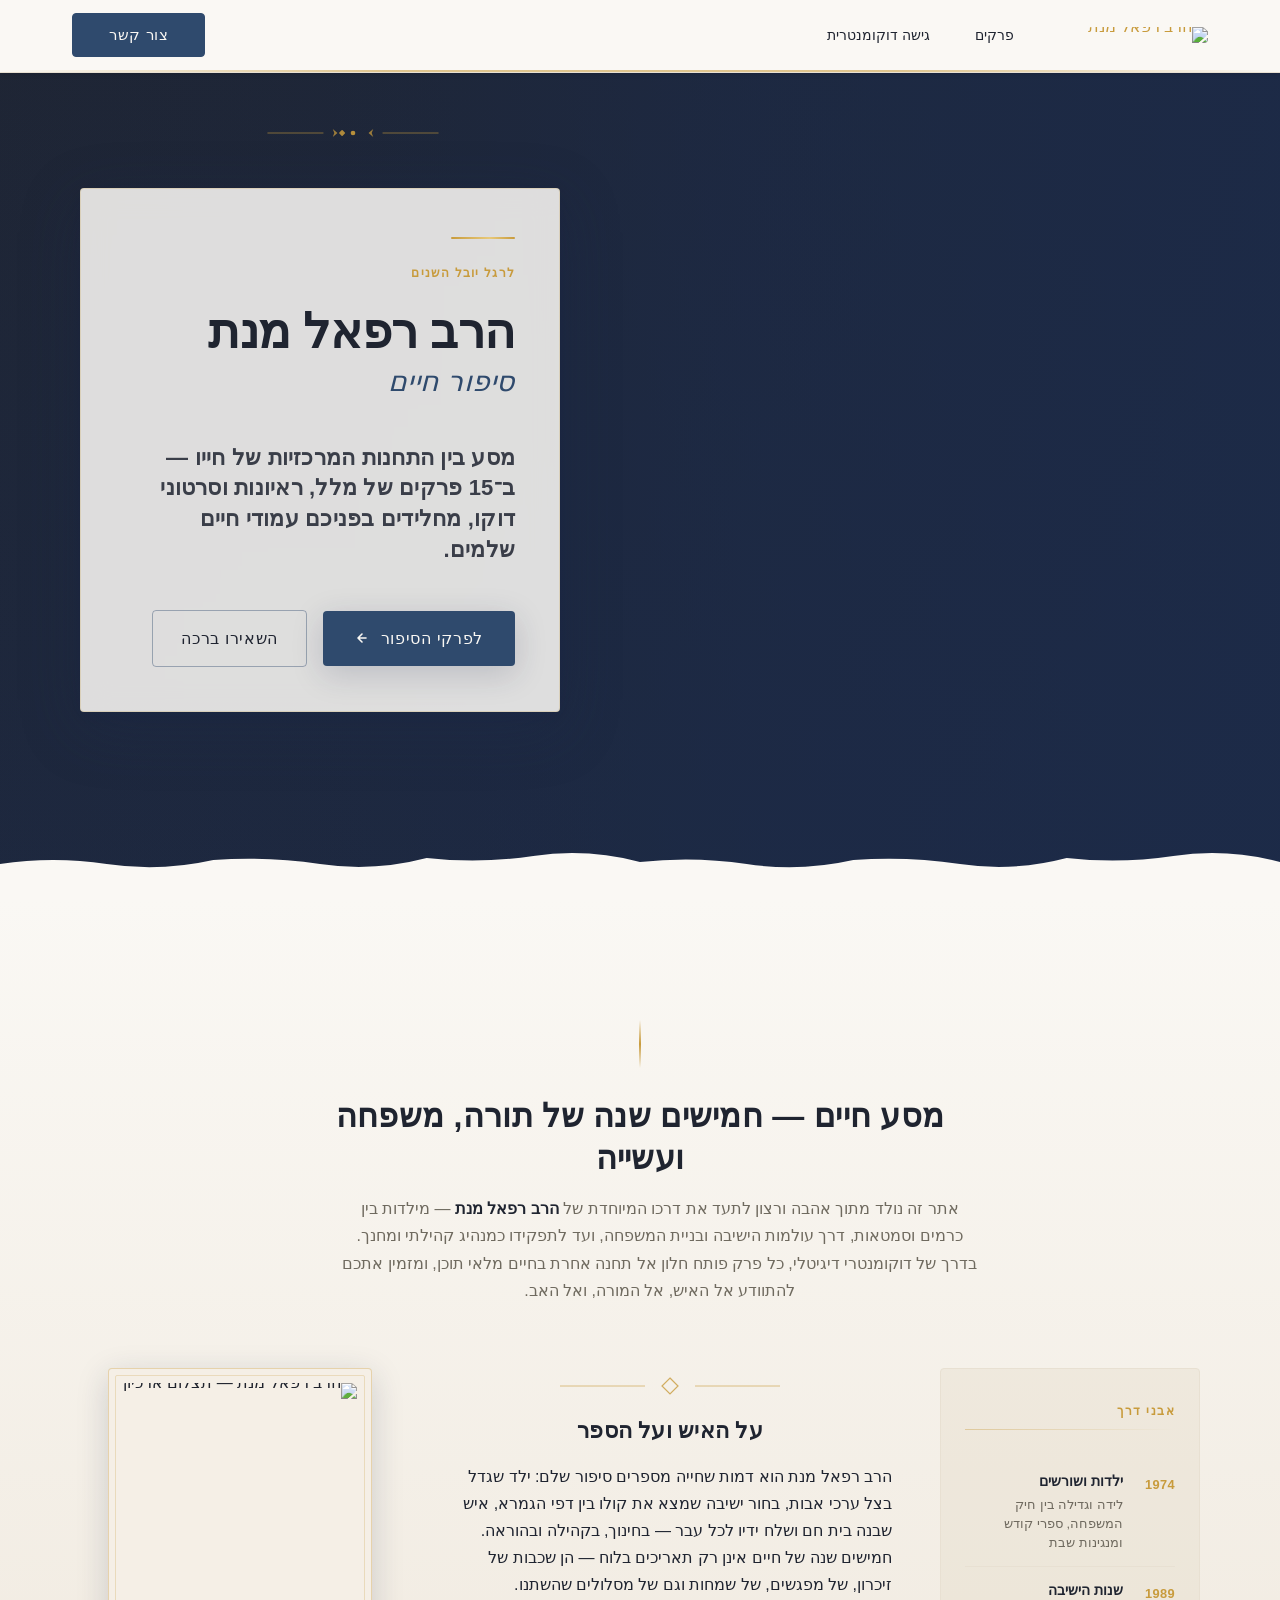
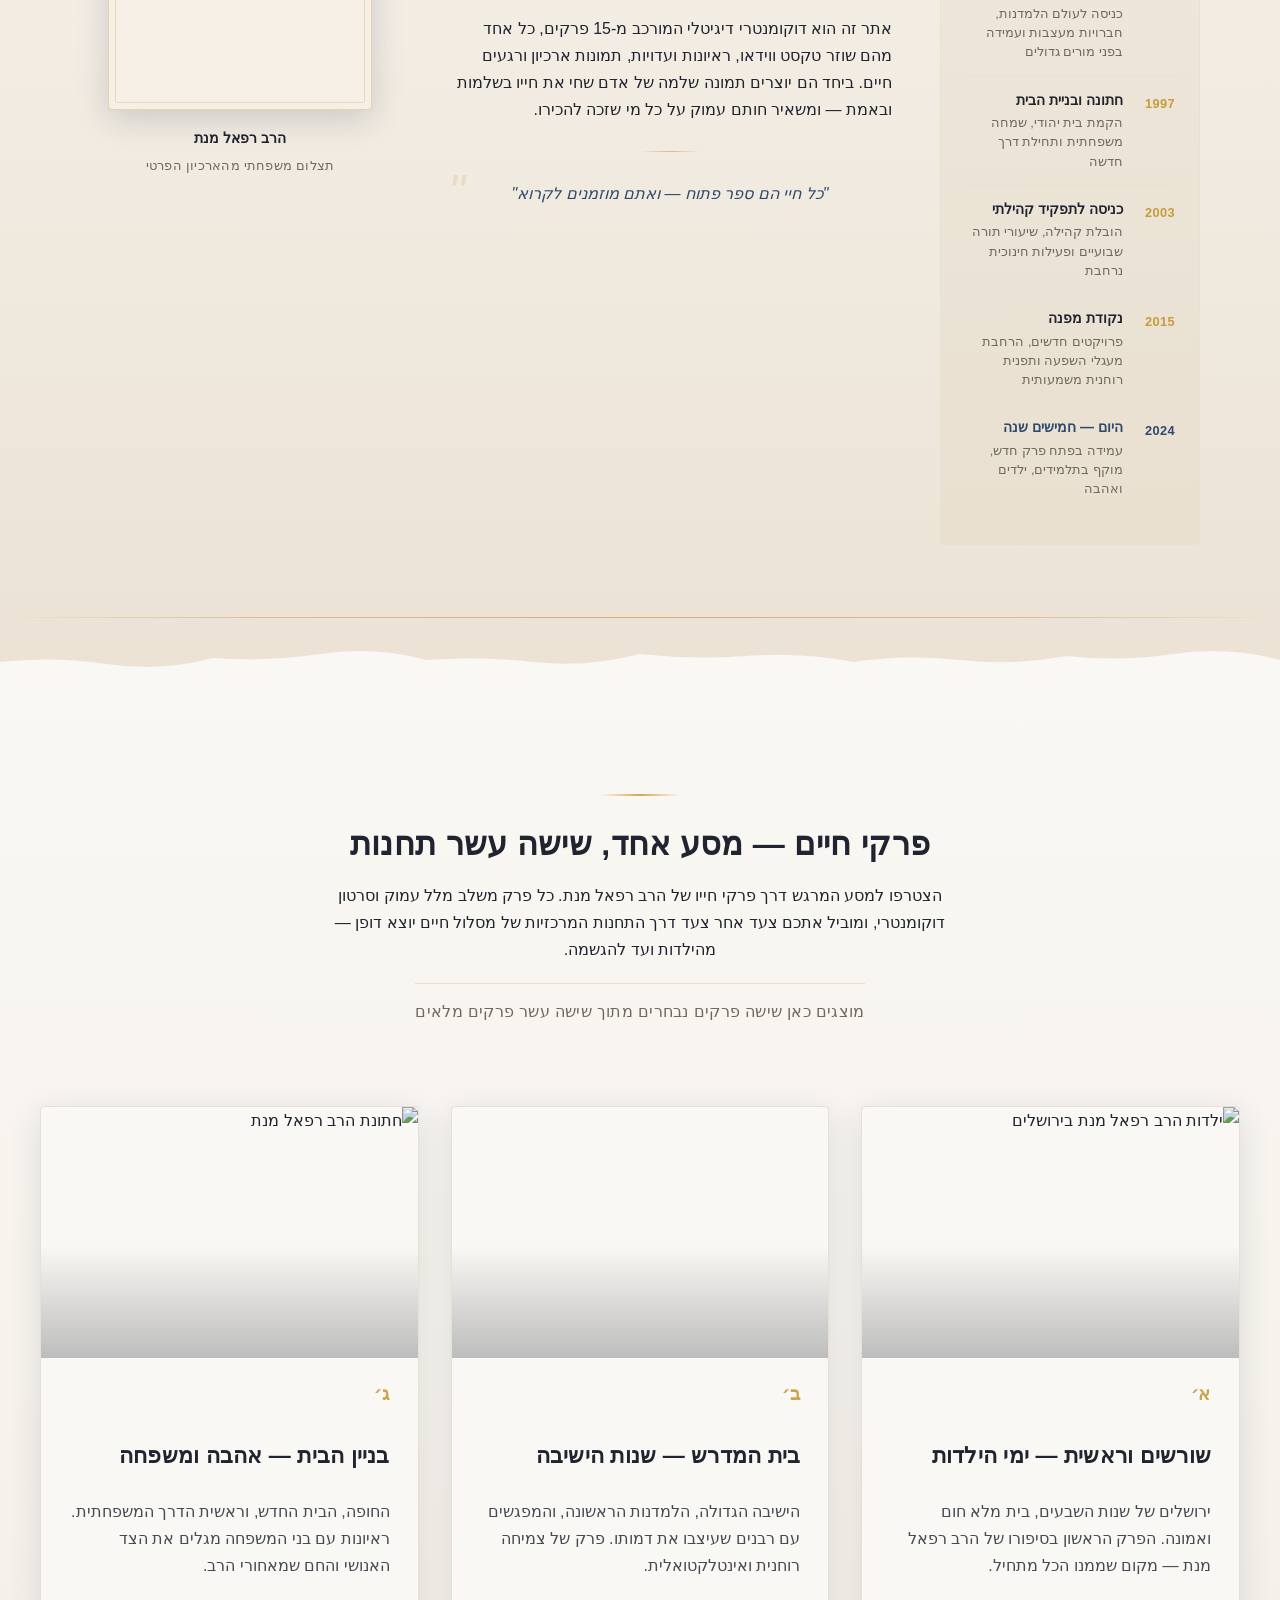
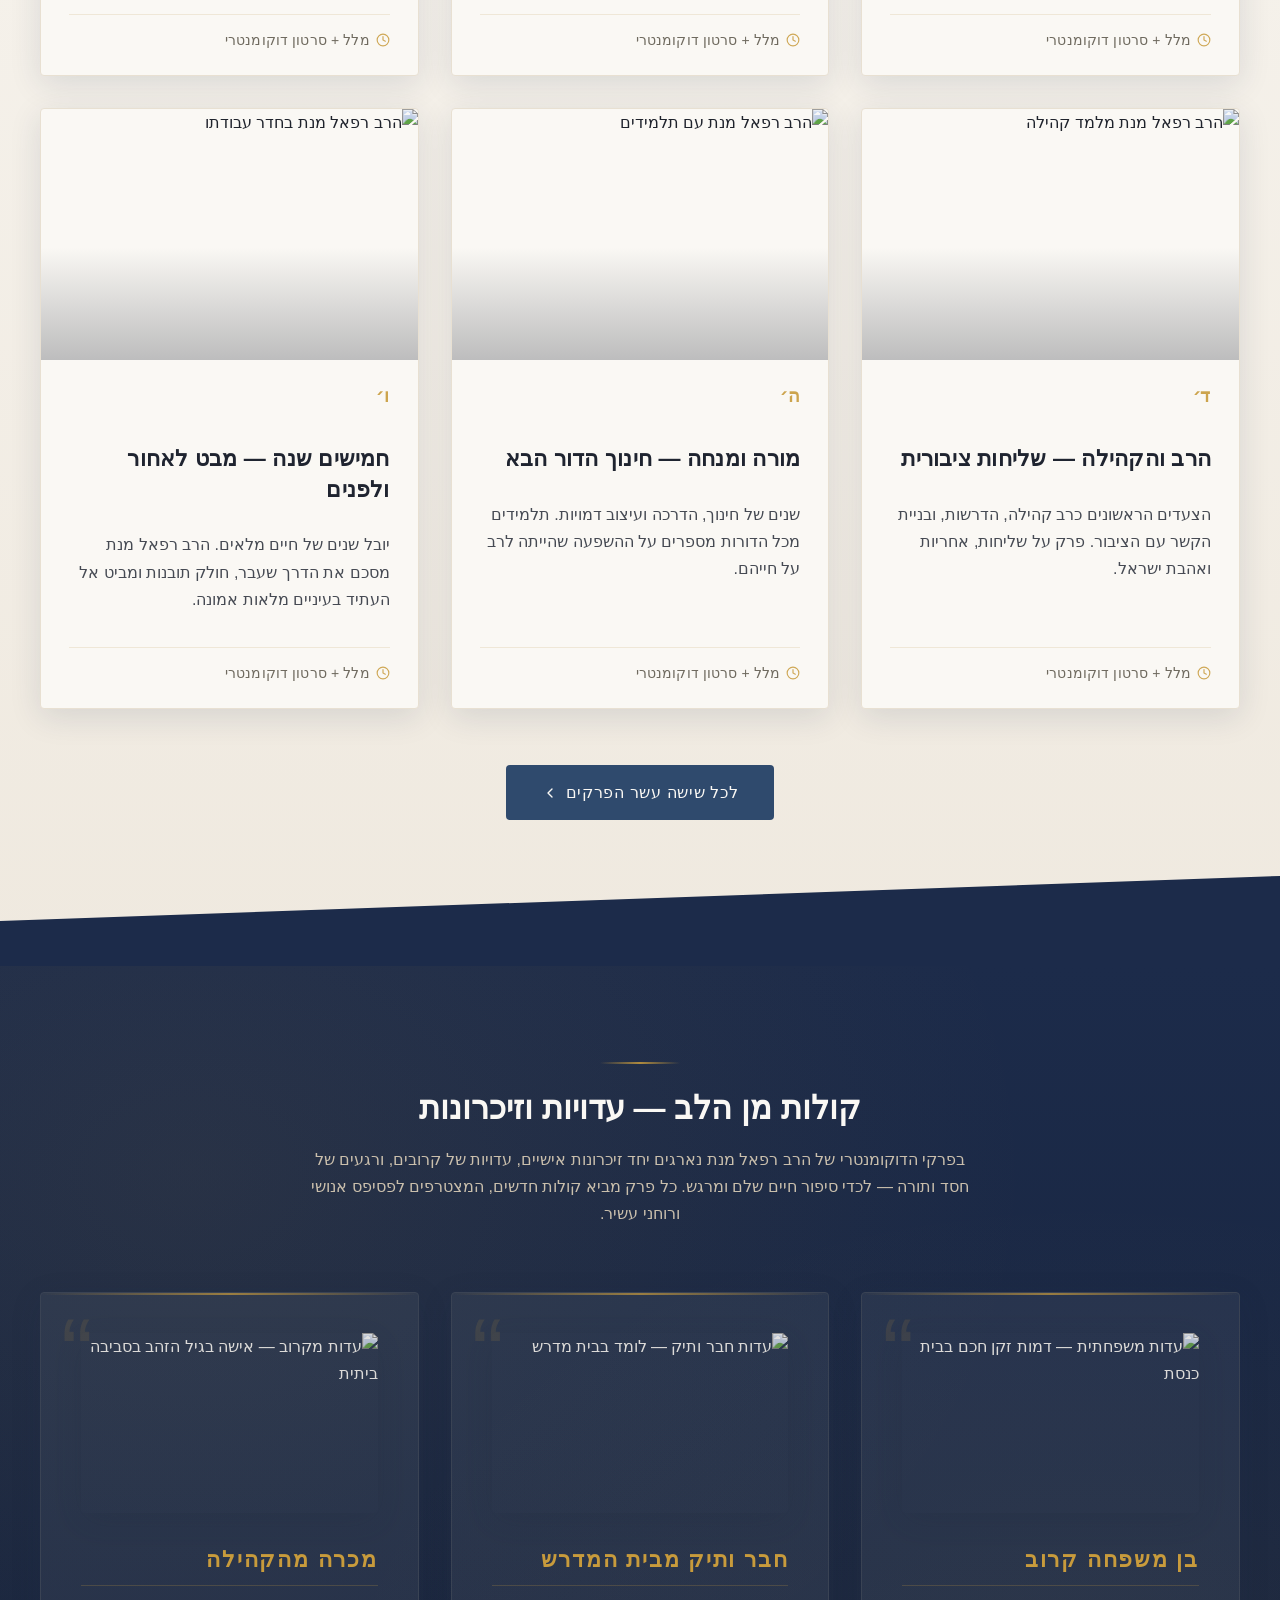
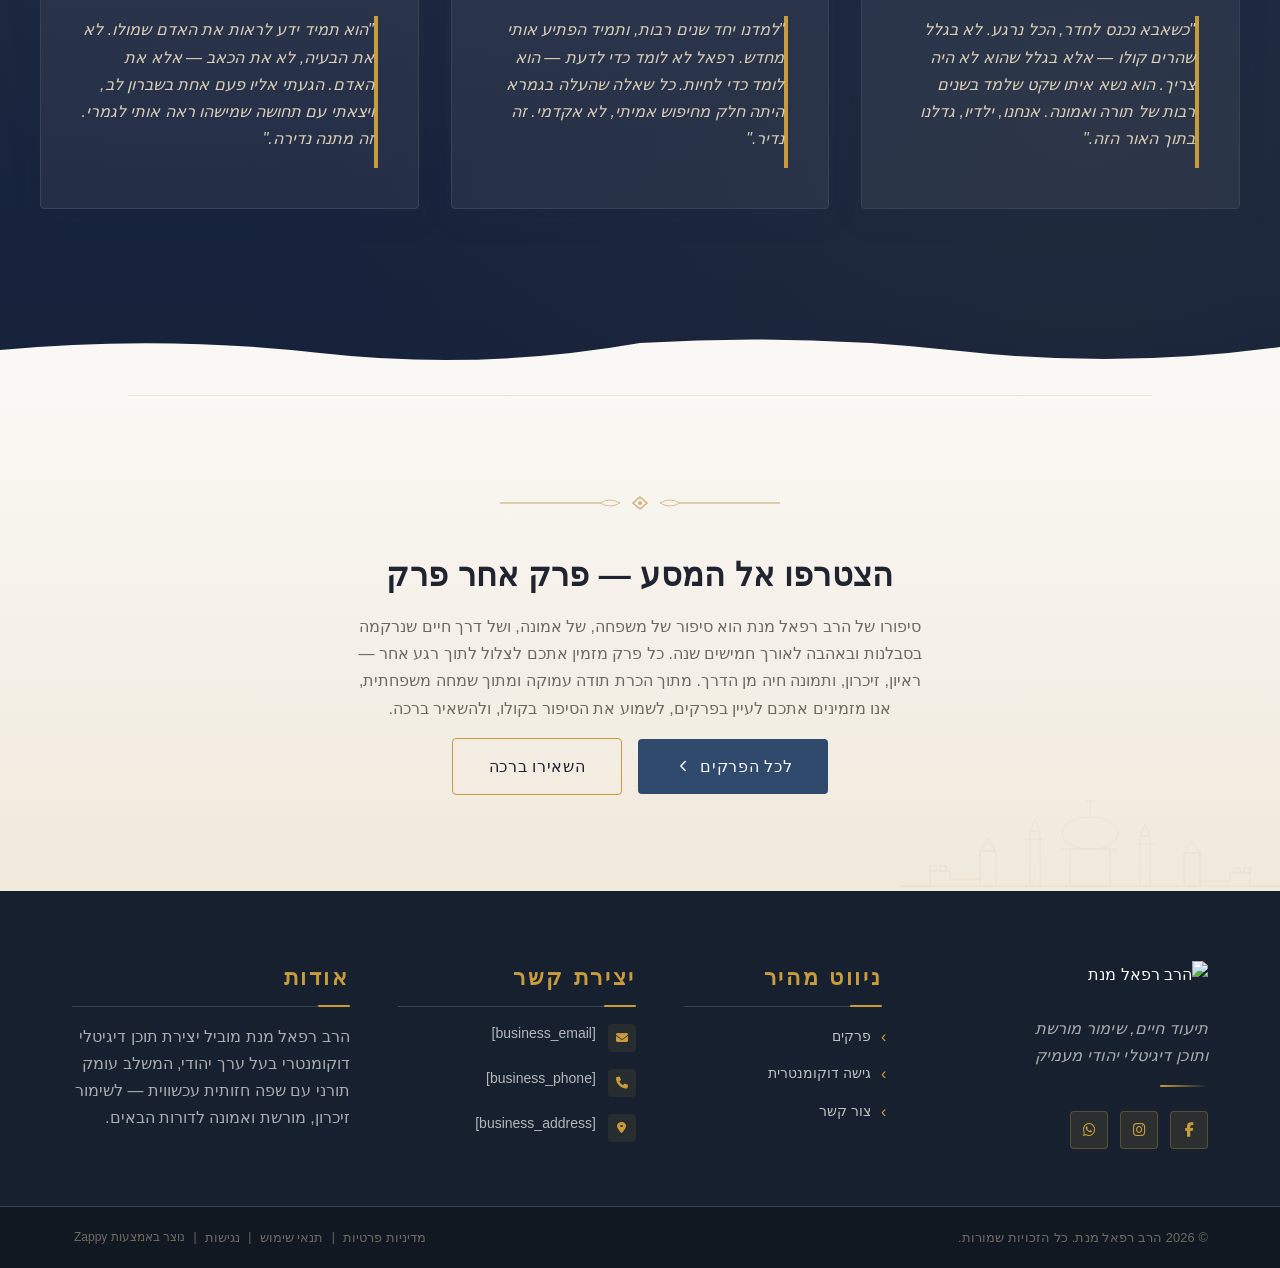
==== commit be4d5f53: "Incremental sync: 1 page(s) — text_edit" ====
--- a/index.html
+++ b/index.html
@@ -954,7 +954,7 @@
   </div>
 </section>
 
-<section class="index-showcase-section" data-layout-spec="בית-showcase" dir="rtl">
+<section class="index-showcase-section" data-layout-spec="בית-showcase" dir="rtl" id="index-showcase-section">
   <div class="showcase-container">
 
     <!-- Section Header -->
@@ -969,14 +969,14 @@
     <div class="showcase-grid">
 
       <!-- Card 1 -->
-      <article class="chapter-card">
+      <article class="chapter-card" data-grid-item-index="0">
         <figure class="chapter-image-wrap">
-          <img data-placeholder="index-showcase-image-1" data-context="A warm sepia-toned documentary still of a young Jewish boy in Israel in the 1970s, wearing traditional Shabbat clothing, standing in a sunlit courtyard of an old Jerusalem neighborhood, muted natural film grain, editorial photography style" width="600" height="400" src="/assets/site-index-showcase-image-1.webp" alt="ילדות הרב רפאל מנת בירושלים">
+          <img data-placeholder="index-showcase-image-1" data-context="A warm sepia-toned documentary still of a young Jewish boy in Israel in the 1970s, wearing traditional Shabbat clothing, standing in a sunlit courtyard of an old Jerusalem neighborhood, muted natural film grain, editorial photography style" width="600" height="400" src="/assets/site-index-showcase-image-1.webp" alt="ילדות הרב רפאל מנת בירושלים" data-element-type="image" data-element-id="img-1777332388345-bs6f9tw4j" style="">
           <div class="chapter-image-overlay" aria-hidden="true"></div>
         </figure>
         <div class="chapter-body">
-          <span class="chapter-numeral" aria-label="פרק אחד">א׳</span>
-          <h3 class="chapter-title">שורשים וראשית — ימי הילדות</h3>
+          <p class="zappy-editable"><span class="chapter-numeral" aria-label="פרק אחד">א׳</span>
+          </p><h3 class="chapter-title">שורשים וראשית — ימי הילדות</h3>
           <p class="chapter-summary">ירושלים של שנות השבעים, בית מלא חום ואמונה. הפרק הראשון בסיפורו של הרב רפאל מנת — מקום שממנו הכל מתחיל.</p>
           <div class="chapter-meta">
             <span class="chapter-meta-icon" aria-hidden="true">
@@ -988,18 +988,18 @@
       </article>
 
       <!-- Card 2 -->
-      <article class="chapter-card">
+      <article class="chapter-card" data-grid-item-index="1">
         <figure class="chapter-image-wrap">
-          <img data-placeholder="index-showcase-image-2" data-context="Documentary-style photograph of a young Jewish teenager studying Torah in a traditional yeshiva, large open books on a wooden table, warm candlelight and natural window light, muted warm tones, editorial commemorative photography" width="600" height="400" src="/assets/site-index-showcase-image-2.webp" alt="שנות הישיבה של הרב רפאל מנת">
+          
           <div class="chapter-image-overlay" aria-hidden="true"></div>
         </figure>
         <div class="chapter-body">
-          <span class="chapter-numeral" aria-label="פרק שניים">ב׳</span>
-          <h3 class="chapter-title">בית המדרש — שנות הישיבה</h3>
+          <p><span class="chapter-numeral" aria-label="פרק שניים">ב׳</span>
+          </p><h3 class="chapter-title">בית המדרש — שנות הישיבה</h3>
           <p class="chapter-summary">הישיבה הגדולה, הלמדנות הראשונה, והמפגשים עם רבנים שעיצבו את דמותו. פרק של צמיחה רוחנית ואינטלקטואלית.</p>
-          <div class="chapter-meta">
+          <div class="chapter-meta" style="">
             <span class="chapter-meta-icon" aria-hidden="true">
-              <svg width="14" height="14" viewBox="0 0 24 24" fill="none" stroke="currentColor" stroke-width="2" stroke-linecap="round" stroke-linejoin="round" data-element-type="icon" data-icon-type="svg"><circle cx="12" cy="12" r="10"></circle><polyline points="12 6 12 12 16 14"></polyline></svg>
+              <svg width="14" height="14" viewBox="0 0 24 24" fill="none" stroke="currentColor" stroke-width="2" stroke-linecap="round" stroke-linejoin="round" data-element-type="icon" data-icon-type="svg" style="cursor: pointer;"><circle cx="12" cy="12" r="10"></circle><polyline points="12 6 12 12 16 14"></polyline></svg>
             </span>
             <small class="chapter-meta-text">מלל + סרטון דוקומנטרי</small>
           </div>
@@ -1007,14 +1007,14 @@
       </article>
 
       <!-- Card 3 -->
-      <article class="chapter-card">
+      <article class="chapter-card" data-grid-item-index="2">
         <figure class="chapter-image-wrap">
-          <img data-placeholder="index-showcase-image-3" data-context="Intimate documentary photograph of a Jewish wedding ceremony under a chuppah in Israel, soft golden hour light, family gathered around, emotional and warm atmosphere, muted natural color grading, commemorative documentary style" width="600" height="400" src="/assets/site-index-showcase-image-3.webp" alt="חתונת הרב רפאל מנת">
+          <img data-placeholder="index-showcase-image-3" data-context="Intimate documentary photograph of a Jewish wedding ceremony under a chuppah in Israel, soft golden hour light, family gathered around, emotional and warm atmosphere, muted natural color grading, commemorative documentary style" width="600" height="400" src="/assets/site-index-showcase-image-3.webp" alt="חתונת הרב רפאל מנת" data-element-type="image" data-element-id="img-1777332388345-fghyzkno0" style="">
           <div class="chapter-image-overlay" aria-hidden="true"></div>
         </figure>
         <div class="chapter-body">
-          <span class="chapter-numeral" aria-label="פרק שלושה">ג׳</span>
-          <h3 class="chapter-title">בניין הבית — אהבה ומשפחה</h3>
+          <p class="zappy-editable"><span class="chapter-numeral" aria-label="פרק שלושה">ג׳</span>
+          </p><h3 class="chapter-title">בניין הבית — אהבה ומשפחה</h3>
           <p class="chapter-summary">החופה, הבית החדש, וראשית הדרך המשפחתית. ראיונות עם בני המשפחה מגלים את הצד האנושי והחם שמאחורי הרב.</p>
           <div class="chapter-meta">
             <span class="chapter-meta-icon" aria-hidden="true">
@@ -1026,14 +1026,14 @@
       </article>
 
       <!-- Card 4 -->
-      <article class="chapter-card">
+      <article class="chapter-card" data-grid-item-index="3">
         <figure class="chapter-image-wrap">
-          <img data-placeholder="index-showcase-image-4" data-context="Documentary still of a respected Jewish rabbi giving a Torah lecture to a gathered community in a synagogue, warm interior lighting, attentive faces of congregants, editorial documentary photography with muted warm tones" width="600" height="400" src="/assets/site-index-showcase-image-4.webp" alt="הרב רפאל מנת מלמד קהילה">
+          <img data-placeholder="index-showcase-image-4" data-context="Documentary still of a respected Jewish rabbi giving a Torah lecture to a gathered community in a synagogue, warm interior lighting, attentive faces of congregants, editorial documentary photography with muted warm tones" width="600" height="400" src="/assets/site-index-showcase-image-4.webp" alt="הרב רפאל מנת מלמד קהילה" data-element-type="image" data-element-id="img-1777332388346-xvpdaa7i3" style="">
           <div class="chapter-image-overlay" aria-hidden="true"></div>
         </figure>
         <div class="chapter-body">
-          <span class="chapter-numeral" aria-label="פרק ארבעה">ד׳</span>
-          <h3 class="chapter-title">הרב והקהילה — שליחות ציבורית</h3>
+          <p class="zappy-editable"><span class="chapter-numeral" aria-label="פרק ארבעה">ד׳</span>
+          </p><h3 class="chapter-title">הרב והקהילה — שליחות ציבורית</h3>
           <p class="chapter-summary">הצעדים הראשונים כרב קהילה, הדרשות, ובניית הקשר עם הציבור. פרק על שליחות, אחריות ואהבת ישראל.</p>
           <div class="chapter-meta">
             <span class="chapter-meta-icon" aria-hidden="true">
@@ -1045,14 +1045,14 @@
       </article>
 
       <!-- Card 5 -->
-      <article class="chapter-card">
+      <article class="chapter-card" data-grid-item-index="4">
         <figure class="chapter-image-wrap">
-          <img data-placeholder="index-showcase-image-5" data-context="A Jewish rabbi sitting with students in an outdoor garden setting in Israel, trees and dappled sunlight, deep conversation and mentorship, warm natural color palette, editorial commemorative documentary photography" width="600" height="400" src="/assets/site-index-showcase-image-5.webp" alt="הרב רפאל מנת עם תלמידים">
+          <img data-placeholder="index-showcase-image-5" data-context="A Jewish rabbi sitting with students in an outdoor garden setting in Israel, trees and dappled sunlight, deep conversation and mentorship, warm natural color palette, editorial commemorative documentary photography" width="600" height="400" src="/assets/site-index-showcase-image-5.webp" alt="הרב רפאל מנת עם תלמידים" data-element-type="image" data-element-id="img-1777332388346-2ati4eydw" style="">
           <div class="chapter-image-overlay" aria-hidden="true"></div>
         </figure>
         <div class="chapter-body">
-          <span class="chapter-numeral" aria-label="פרק חמישה">ה׳</span>
-          <h3 class="chapter-title">מורה ומנחה — חינוך הדור הבא</h3>
+          <p class="zappy-editable"><span class="chapter-numeral" aria-label="פרק חמישה">ה׳</span>
+          </p><h3 class="chapter-title">מורה ומנחה — חינוך הדור הבא</h3>
           <p class="chapter-summary">שנים של חינוך, הדרכה ועיצוב דמויות. תלמידים מכל הדורות מספרים על ההשפעה שהייתה לרב על חייהם.</p>
           <div class="chapter-meta">
             <span class="chapter-meta-icon" aria-hidden="true">
@@ -1064,14 +1064,14 @@
       </article>
 
       <!-- Card 6 -->
-      <article class="chapter-card">
+      <article class="chapter-card" data-grid-item-index="5">
         <figure class="chapter-image-wrap">
-          <img data-placeholder="index-showcase-image-6" data-context="A dignified portrait-style documentary photograph of a middle-aged Israeli rabbi in his study, surrounded by bookshelves filled with religious texts, warm desk lamp light, contemplative and serene atmosphere, muted warm tones" width="600" height="400" src="/assets/site-index-showcase-image-6.webp" alt="הרב רפאל מנת בחדר עבודתו">
+          <img data-placeholder="index-showcase-image-6" data-context="A dignified portrait-style documentary photograph of a middle-aged Israeli rabbi in his study, surrounded by bookshelves filled with religious texts, warm desk lamp light, contemplative and serene atmosphere, muted warm tones" width="600" height="400" src="/assets/site-index-showcase-image-6.webp" alt="הרב רפאל מנת בחדר עבודתו" data-element-type="image" data-element-id="img-1777332388346-c19ygredw" style="">
           <div class="chapter-image-overlay" aria-hidden="true"></div>
         </figure>
         <div class="chapter-body">
-          <span class="chapter-numeral" aria-label="פרק שישה">ו׳</span>
-          <h3 class="chapter-title">חמישים שנה — מבט לאחור ולפנים</h3>
+          <p class="zappy-editable"><span class="chapter-numeral" aria-label="פרק שישה">ו׳</span>
+          </p><h3 class="chapter-title">חמישים שנה — מבט לאחור ולפנים</h3>
           <p class="chapter-summary">יובל שנים של חיים מלאים. הרב רפאל מנת מסכם את הדרך שעבר, חולק תובנות ומביט אל העתיד בעיניים מלאות אמונה.</p>
           <div class="chapter-meta">
             <span class="chapter-meta-icon" aria-hidden="true">
@@ -1087,7 +1087,7 @@
 
     <!-- Full chapters CTA -->
     <div class="showcase-cta-row">
-      <a href="#chapters" class="showcase-cta-btn">
+      <a href="#chapters" class="showcase-cta-btn" data-element-type="button" data-element-id="btn-1777332388336-vp6teyrmy" data-native-element="true">
         <span>לכל שישה עשר הפרקים</span>
         <svg width="16" height="16" viewBox="0 0 24 24" fill="none" stroke="currentColor" stroke-width="2" stroke-linecap="round" stroke-linejoin="round" aria-hidden="true" data-element-type="icon" data-icon-type="svg"><polyline points="15 18 9 12 15 6"></polyline></svg>
       </a>
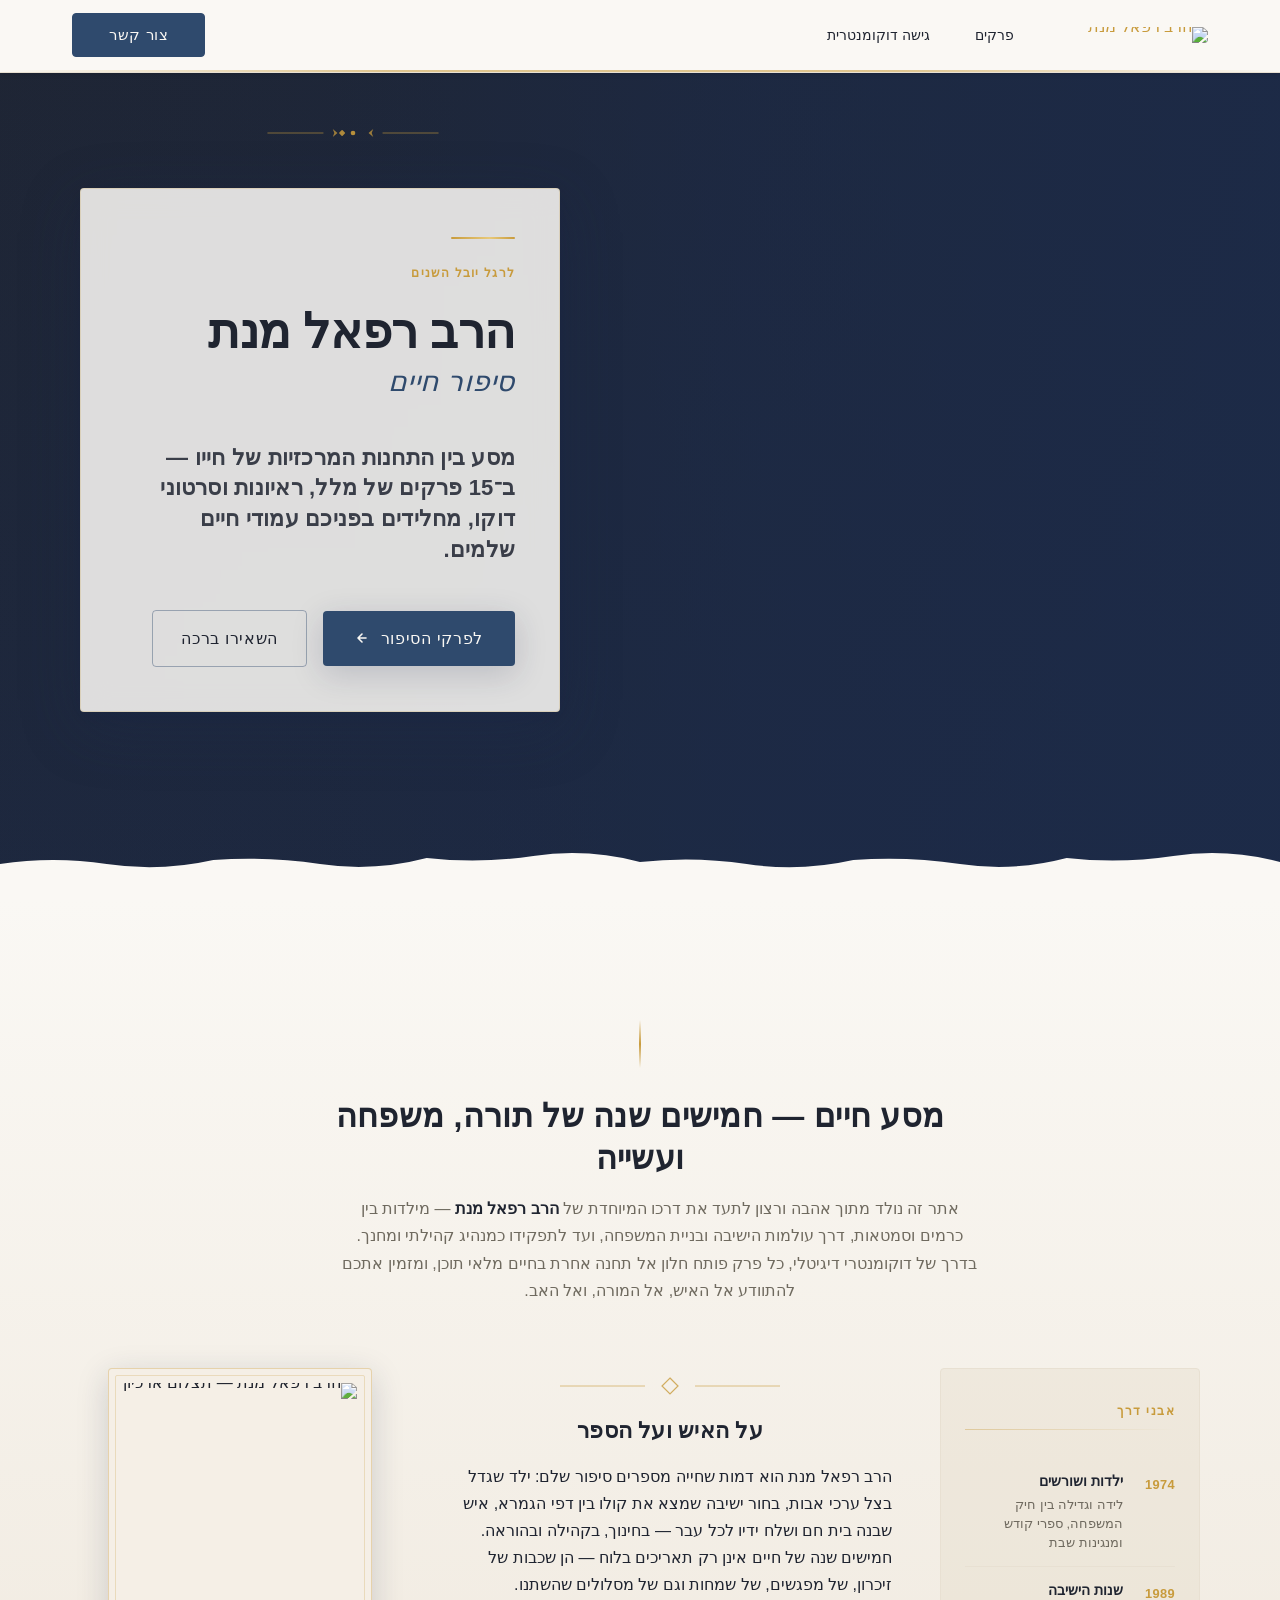
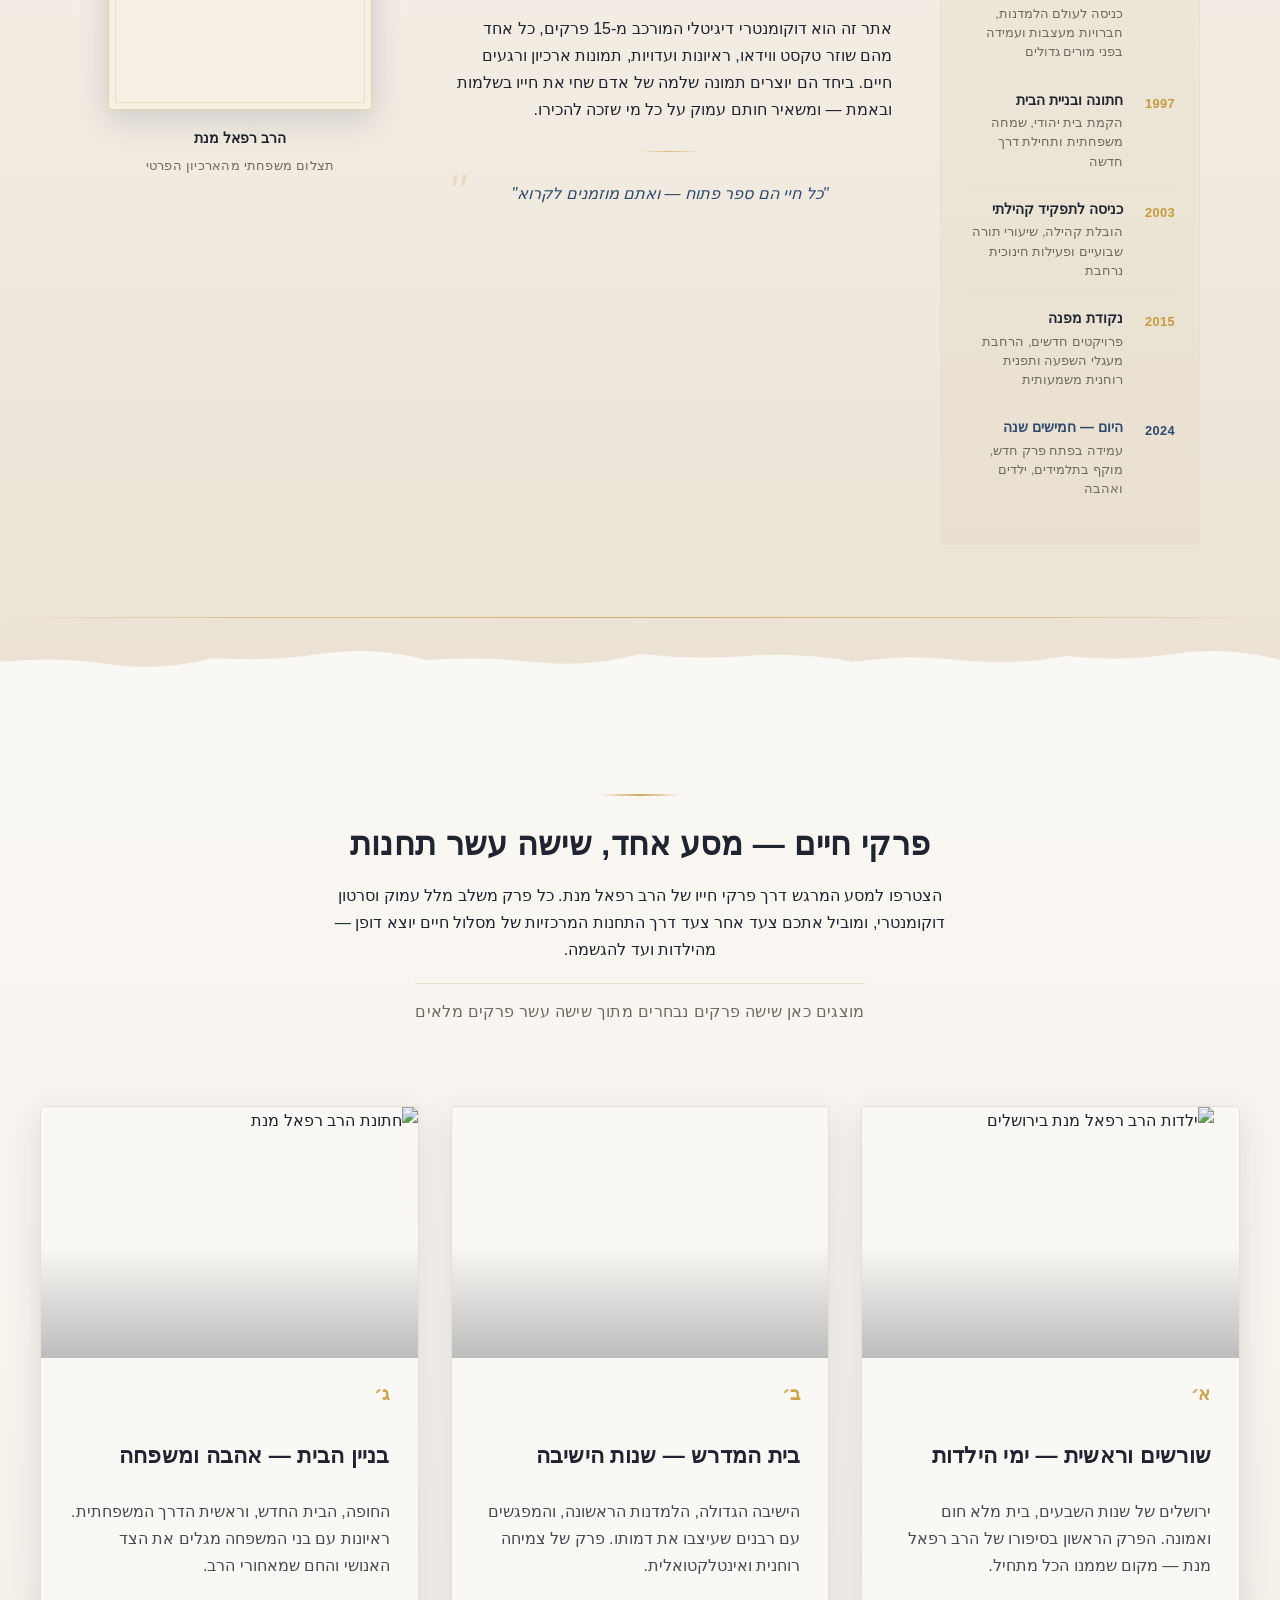
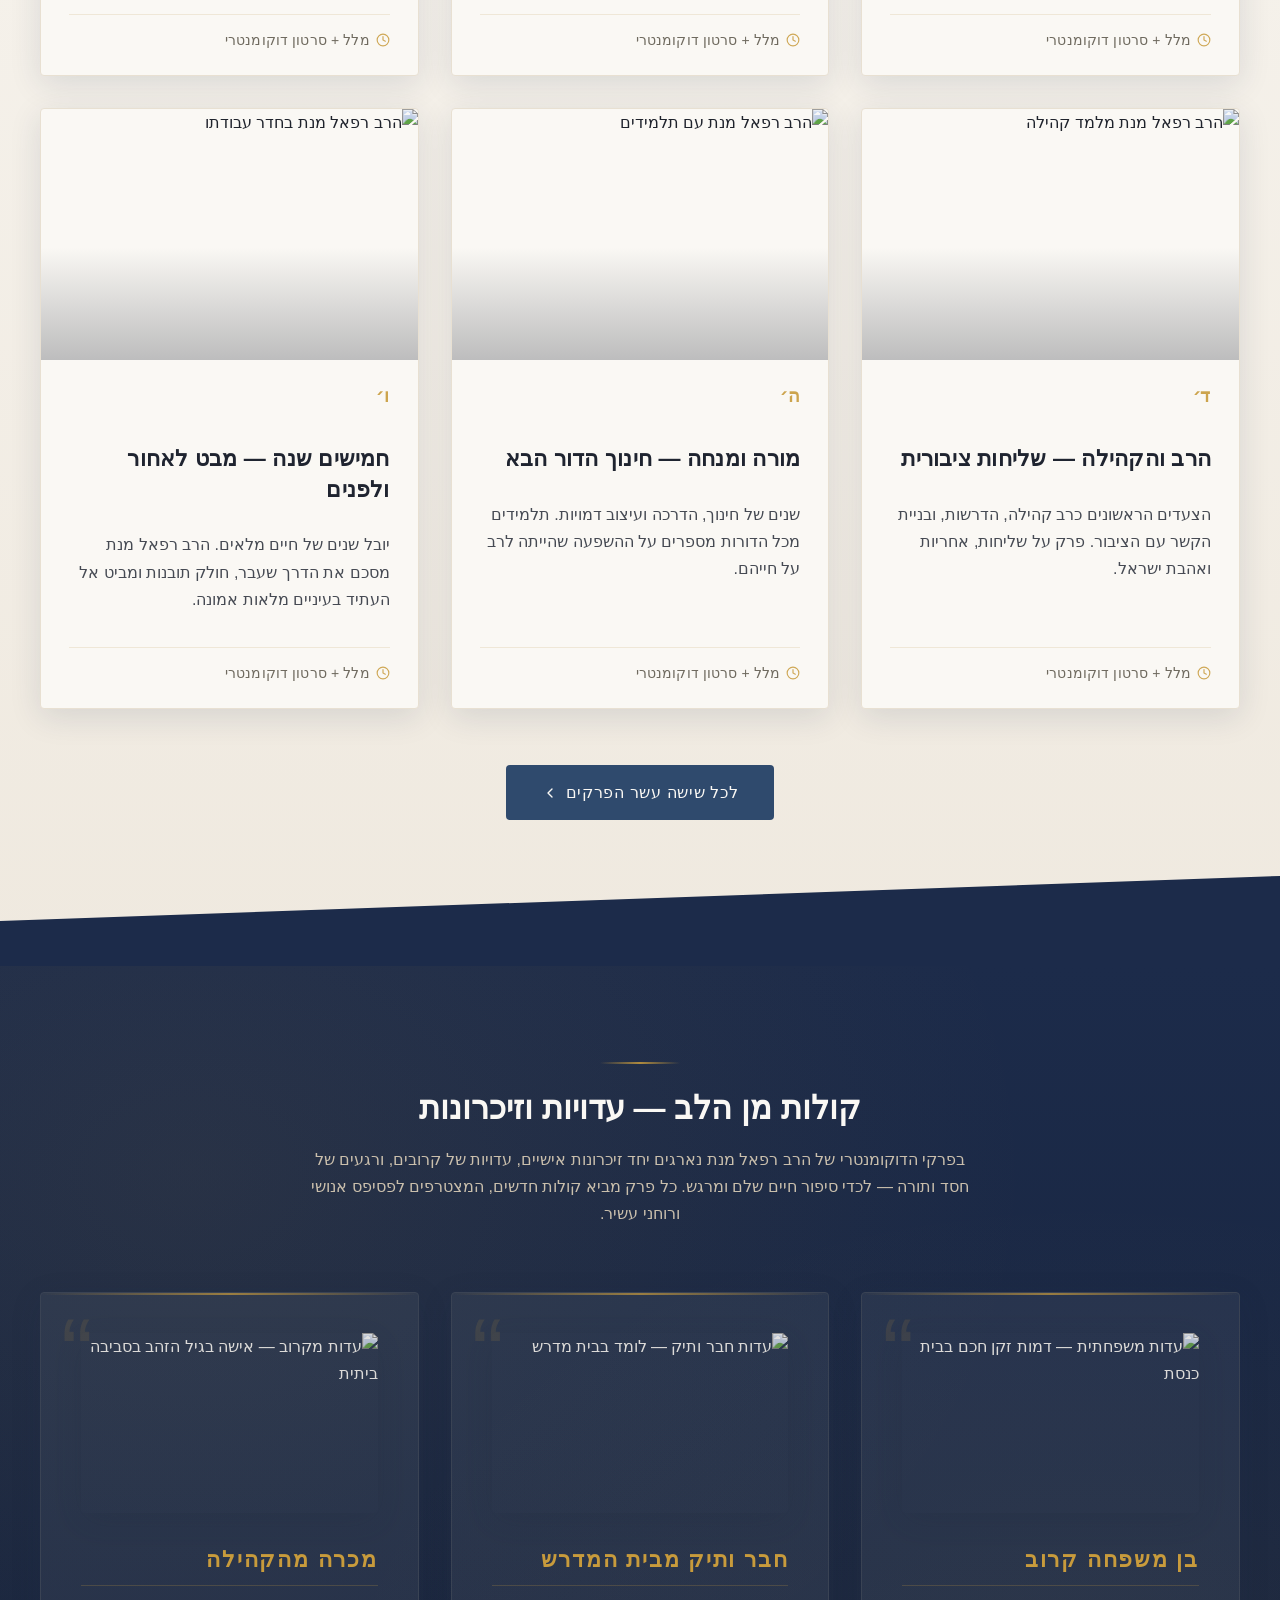
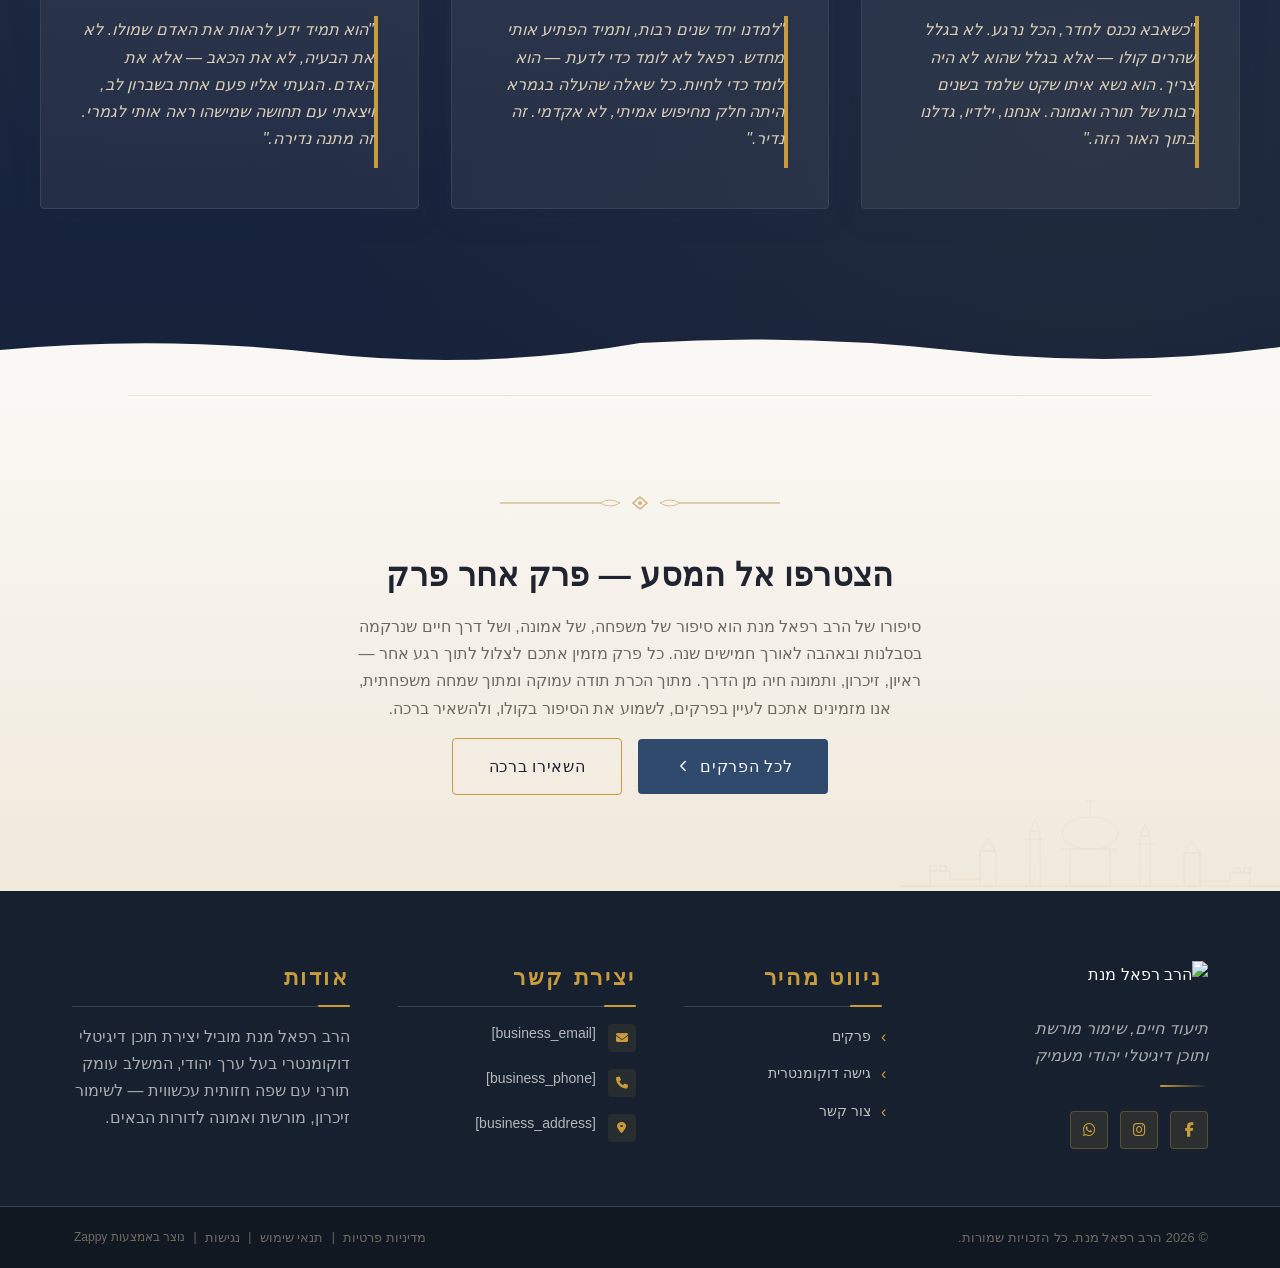
==== commit b50c787e: "Incremental sync: 1 page(s) — text_edit" ====
--- a/index.html
+++ b/index.html
@@ -971,13 +971,13 @@
       <!-- Card 1 -->
       <article class="chapter-card" data-grid-item-index="0">
         <figure class="chapter-image-wrap">
-          <img data-placeholder="index-showcase-image-1" data-context="A warm sepia-toned documentary still of a young Jewish boy in Israel in the 1970s, wearing traditional Shabbat clothing, standing in a sunlit courtyard of an old Jerusalem neighborhood, muted natural film grain, editorial photography style" width="600" height="400" src="/assets/site-index-showcase-image-1.webp" alt="ילדות הרב רפאל מנת בירושלים" data-element-type="image" data-element-id="img-1777332388345-bs6f9tw4j" style="">
+          <div data-zappy-zoom-wrapper="true" data-element-id="img-1777332388345-bs6f9tw4j" data-element-type="image" data-zappy-zoom-wrapper-width="326px" data-zappy-zoom-wrapper-height="243px" data-zappy-zoom-wrapper-width-mode="px" style="position: relative !important; overflow: hidden !important; width: 326px !important; max-width: 100% !important; margin-left: auto !important; margin-right: auto !important; height: 243px !important; display: block !important;" data-zappy-zoom-clip="true" data-zappy-wrapper-margins-applied="true"><img data-placeholder="index-showcase-image-1" data-context="A warm sepia-toned documentary still of a young Jewish boy in Israel in the 1970s, wearing traditional Shabbat clothing, standing in a sunlit courtyard of an old Jerusalem neighborhood, muted natural film grain, editorial photography style" width="600" height="400" src="/assets/site-index-showcase-image-1.webp" alt="ילדות הרב רפאל מנת בירושלים" data-element-type="image" data-element-id="img-1777332388345-bs6f9tw4j" style="object-position: 50% 50%; margin: 0px !important; left: 0% !important; top: -0.0570987% !important; width: 100% !important; height: 100.114% !important; max-width: none !important; max-height: none !important; display: block !important; object-fit: cover !important;" data-zappy-zoom="1"></div>
           <div class="chapter-image-overlay" aria-hidden="true"></div>
         </figure>
         <div class="chapter-body">
-          <p class="zappy-editable"><span class="chapter-numeral" aria-label="פרק אחד">א׳</span>
+          <p><span class="chapter-numeral" aria-label="פרק אחד">א׳</span>
           </p><h3 class="chapter-title">שורשים וראשית — ימי הילדות</h3>
-          <p class="chapter-summary">ירושלים של שנות השבעים, בית מלא חום ואמונה. הפרק הראשון בסיפורו של הרב רפאל מנת — מקום שממנו הכל מתחיל.</p>
+          <p class="chapter-summary" style="">ירושלים של שנות השבעים, בית מלא חום ואמונה. הפרק הראשון בסיפורו של הרב רפאל מנת — מקום שממנו הכל מתחיל.</p>
           <div class="chapter-meta">
             <span class="chapter-meta-icon" aria-hidden="true">
               <svg width="14" height="14" viewBox="0 0 24 24" fill="none" stroke="currentColor" stroke-width="2" stroke-linecap="round" stroke-linejoin="round" data-element-type="icon" data-icon-type="svg"><circle cx="12" cy="12" r="10"></circle><polyline points="12 6 12 12 16 14"></polyline></svg>
@@ -1009,13 +1009,13 @@
       <!-- Card 3 -->
       <article class="chapter-card" data-grid-item-index="2">
         <figure class="chapter-image-wrap">
-          <img data-placeholder="index-showcase-image-3" data-context="Intimate documentary photograph of a Jewish wedding ceremony under a chuppah in Israel, soft golden hour light, family gathered around, emotional and warm atmosphere, muted natural color grading, commemorative documentary style" width="600" height="400" src="/assets/site-index-showcase-image-3.webp" alt="חתונת הרב רפאל מנת" data-element-type="image" data-element-id="img-1777332388345-fghyzkno0" style="">
+          <img data-placeholder="index-showcase-image-3" data-context="Intimate documentary photograph of a Jewish wedding ceremony under a chuppah in Israel, soft golden hour light, family gathered around, emotional and warm atmosphere, muted natural color grading, commemorative documentary style" width="600" height="400" src="/assets/site-index-showcase-image-3.webp" alt="חתונת הרב רפאל מנת" data-element-type="image" data-element-id="img-1777332388345-fghyzkno0" style="object-position: 50% 50%;">
           <div class="chapter-image-overlay" aria-hidden="true"></div>
         </figure>
         <div class="chapter-body">
-          <p class="zappy-editable"><span class="chapter-numeral" aria-label="פרק שלושה">ג׳</span>
+          <p><span class="chapter-numeral" aria-label="פרק שלושה" style="">ג׳</span>
           </p><h3 class="chapter-title">בניין הבית — אהבה ומשפחה</h3>
-          <p class="chapter-summary">החופה, הבית החדש, וראשית הדרך המשפחתית. ראיונות עם בני המשפחה מגלים את הצד האנושי והחם שמאחורי הרב.</p>
+          <p class="chapter-summary" style="">החופה, הבית החדש, וראשית הדרך המשפחתית. ראיונות עם בני המשפחה מגלים את הצד האנושי והחם שמאחורי הרב.</p>
           <div class="chapter-meta">
             <span class="chapter-meta-icon" aria-hidden="true">
               <svg width="14" height="14" viewBox="0 0 24 24" fill="none" stroke="currentColor" stroke-width="2" stroke-linecap="round" stroke-linejoin="round" data-element-type="icon" data-icon-type="svg"><circle cx="12" cy="12" r="10"></circle><polyline points="12 6 12 12 16 14"></polyline></svg>
@@ -1051,12 +1051,12 @@
           <div class="chapter-image-overlay" aria-hidden="true"></div>
         </figure>
         <div class="chapter-body">
-          <p class="zappy-editable"><span class="chapter-numeral" aria-label="פרק חמישה">ה׳</span>
+          <p><span class="chapter-numeral" aria-label="פרק חמישה">ה׳</span>
           </p><h3 class="chapter-title">מורה ומנחה — חינוך הדור הבא</h3>
           <p class="chapter-summary">שנים של חינוך, הדרכה ועיצוב דמויות. תלמידים מכל הדורות מספרים על ההשפעה שהייתה לרב על חייהם.</p>
-          <div class="chapter-meta">
+          <div class="chapter-meta" style="">
             <span class="chapter-meta-icon" aria-hidden="true">
-              <svg width="14" height="14" viewBox="0 0 24 24" fill="none" stroke="currentColor" stroke-width="2" stroke-linecap="round" stroke-linejoin="round" data-element-type="icon" data-icon-type="svg"><circle cx="12" cy="12" r="10"></circle><polyline points="12 6 12 12 16 14"></polyline></svg>
+              <svg width="14" height="14" viewBox="0 0 24 24" fill="none" stroke="currentColor" stroke-width="2" stroke-linecap="round" stroke-linejoin="round" data-element-type="icon" data-icon-type="svg" style="cursor: pointer;"><circle cx="12" cy="12" r="10"></circle><polyline points="12 6 12 12 16 14"></polyline></svg>
             </span>
             <small class="chapter-meta-text">מלל + סרטון דוקומנטרי</small>
           </div>
@@ -1456,5 +1456,147 @@
       window.addEventListener('resize', function() { clearTimeout(window._mlrt); window._mlrt = setTimeout(initMobileLangMenu, 250); });
     })();
     </script>
+
+    <script>
+    (function(){
+      var _applied=false;
+      function _isHeroBg(w){var img=w.querySelector('img');if(img&&(img.getAttribute('data-hero-bg')==='true'||img.getAttribute('data-hero-background')==='true'))return true;var p=(w.style.position||'').replace(/\s*!important\s*/g,'').trim();var ww=(w.style.width||'').replace(/\s*!important\s*/g,'').trim();var hh=(w.style.height||'').replace(/\s*!important\s*/g,'').trim();return p==='absolute'&&ww==='100%'&&hh==='100%';}
+      function fixDesktopWrappers(){
+        // No-op: desktop wrapper restoration is handled by ZAPPY_PUBLISHED_ZOOM_WRAPPER_RUNTIME
+        // in script.js (restoreWrapperDimensions). The old inflation logic here was expanding
+        // small wrappers (e.g. 139px logo wrappers) to their parent width, conflicting with
+        // the correct stored dimensions.
+      }
+      function _parsePos(s){var x=50,y=50;try{var m=(s||'').match(/(-?d+(?:.d+)?)%s+(-?d+(?:.d+)?)%/);if(m){x=parseFloat(m[1]);y=parseFloat(m[2]);}}catch(e){}if(!isFinite(x))x=50;if(!isFinite(y))y=50;return{x:Math.max(0,Math.min(100,x)),y:Math.max(0,Math.min(100,y))};}
+      function _coverPct(iA,cA){if(!isFinite(iA)||iA<=0||!isFinite(cA)||cA<=0)return{w:100,h:100};if(iA>=cA)return{w:(iA/cA)*100,h:100};return{w:100,h:(cA/iA)*100};}
+      function applyMobile(){
+        if(_applied)return;_applied=true;
+        document.querySelectorAll('[data-zappy-zoom-wrapper="true"]').forEach(function(w){
+          if(_isHeroBg(w))return;
+          var cw=w.style.getPropertyValue('width');
+          var _sW=parseFloat(w.getAttribute('data-zappy-zoom-wrapper-width'))||0;
+          var _sH=parseFloat(w.getAttribute('data-zappy-zoom-wrapper-height'))||0;
+          if(!cw&&!(_sW>0&&_sH>0))return;
+          if(!w._zappyDesktop)w._zappyDesktop={wStyle:w.getAttribute('style')};
+          var img=w.querySelector('img');
+          if(!img)return;
+          if(!img._zappyDesktop)img._zappyDesktop={src:img.getAttribute('src'),style:img.getAttribute('style')};
+          var mobileZoomStr=img.getAttribute('data-zappy-mobile-zoom');
+          var mobileZoom=parseFloat(mobileZoomStr);
+          var mobileSrc=img.getAttribute('data-zappy-mobile-src');
+          var mobilePos=img.getAttribute('data-zappy-mobile-object-position');
+          var parentOvf=w.parentElement?((w.parentElement.style.overflow||'')+(window.getComputedStyle(w.parentElement).overflow||'')).trim():'';
+          var inConstrainedParent=parentOvf.indexOf('hidden')!==-1||parentOvf.indexOf('clip')!==-1;
+          if(inConstrainedParent){
+            w.style.setProperty('max-width','100%','important');
+          }else{
+            w.style.setProperty('width','100%','important');
+            w.style.setProperty('max-width','100%','important');
+          }
+          if(mobileSrc)img.src=mobileSrc;
+          function _applyZoomCrop(_img,_w,_ePos,_eZoom){
+            var rect=_w.getBoundingClientRect();
+            if(!rect||!rect.width||!rect.height)return;
+            var nW=_img.naturalWidth||0,nH=_img.naturalHeight||0;
+            if(!(nW>0&&nH>0))return;
+            var iA=nW/nH,cA=rect.width/rect.height;
+            var cv=_coverPct(iA,cA);
+            var wP=100,hP=100;
+            if(_eZoom>=1){wP=cv.w*_eZoom;hP=cv.h*_eZoom;}
+            else{var t2=(_eZoom-0.5)/0.5;if(!isFinite(t2))t2=0;t2=Math.max(0,Math.min(1,t2));wP=100+t2*(cv.w-100);hP=100+t2*(cv.h-100);}
+            var p2=_parsePos(_ePos);
+            var lP=(100-wP)*(p2.x/100);
+            var tP=(100-hP)*(p2.y/100);
+            _img.style.setProperty('position','absolute','important');
+            _img.style.setProperty('left',lP+'%','important');
+            _img.style.setProperty('top',tP+'%','important');
+            _img.style.setProperty('width',wP+'%','important');
+            _img.style.setProperty('height',hP+'%','important');
+            _img.style.setProperty('max-width','none','important');
+            _img.style.setProperty('max-height','none','important');
+            _img.style.setProperty('display','block','important');
+            _img.style.setProperty('object-fit',_eZoom<1?'fill':'cover','important');
+            _img.style.setProperty('transform','none','important');
+            _img.style.setProperty('margin','0','important');
+          }
+          if(_sW>0&&_sH>0){
+            var effZoom=(isFinite(mobileZoom)&&mobileZoom>0)?mobileZoom:(parseFloat(img.getAttribute('data-zappy-zoom'))||1);
+            var effPos=mobilePos||img.getAttribute('data-zappy-object-position')||img.style.objectPosition||'50% 50%';
+            w.style.setProperty('overflow','hidden','important');
+            w.style.setProperty('position','relative','important');
+            w.style.setProperty('width','100%','important');
+            w.style.setProperty('max-width','100%','important');
+            if(_sW>0&&_sH>0){w.style.setProperty('padding-bottom','0','important');w.style.setProperty('aspect-ratio',_sW+'/'+_sH,'important');w.style.setProperty('height','auto','important');}
+            _applyZoomCrop(img,w,effPos,effZoom);
+            if(!(img.complete&&img.naturalWidth>0)){
+              (function(_i,_w2,_p,_z){_i.addEventListener('load',function _ol(){_i.removeEventListener('load',_ol);try{_applyZoomCrop(_i,_w2,_p,_z);}catch(e){}});
+              })(img,w,effPos,effZoom);
+            }
+          }else{
+            if(!inConstrainedParent)w.style.setProperty('height','auto','important');
+            img.style.setProperty('position','relative','important');
+            img.style.setProperty('width','100%','important');
+            img.style.setProperty('height','auto','important');
+            img.style.setProperty('max-width','100%','important');
+            img.style.setProperty('max-height',inConstrainedParent?'none':'400px','important');
+            img.style.setProperty('object-fit','cover','important');
+            img.style.setProperty('left','0','important');
+            img.style.setProperty('top','0','important');
+            img.style.setProperty('transform','none','important');
+          }
+        });
+        document.querySelectorAll('img[data-zappy-mobile-src],img[data-zappy-mobile-object-position],img[data-zappy-mobile-zoom]').forEach(function(img){
+          var zw=img.closest('[data-zappy-zoom-wrapper="true"]');
+          if(zw&&!_isHeroBg(zw))return;
+          if(!img._zappyDesktop)img._zappyDesktop={src:img.getAttribute('src'),style:img.getAttribute('style')};
+          var mobileSrc=img.getAttribute('data-zappy-mobile-src');
+          var mobilePos=img.getAttribute('data-zappy-mobile-object-position');
+          var mobileZoom=parseFloat(img.getAttribute('data-zappy-mobile-zoom'));
+          if(mobileSrc)img.src=mobileSrc;
+          if(mobilePos)img.style.setProperty('object-position',mobilePos,'important');
+          if(mobileZoom>1){
+            img.style.setProperty('transform','scale('+mobileZoom+')','important');
+            img.style.setProperty('transform-origin',mobilePos||'50% 50%','important');
+            var p=img.parentElement;
+            if(p)p.style.setProperty('overflow','hidden','important');
+          }
+        });
+      }
+      function revertDesktop(){
+        if(!_applied)return;_applied=false;
+        document.querySelectorAll('[data-zappy-zoom-wrapper="true"]').forEach(function(w){
+          if(w._zappyDesktop&&w._zappyDesktop.wStyle!=null){w.setAttribute('style',w._zappyDesktop.wStyle);}
+          var img=w.querySelector('img');
+          if(img&&img._zappyDesktop){
+            if(img._zappyDesktop.src!=null)img.setAttribute('src',img._zappyDesktop.src);
+            if(img._zappyDesktop.style!=null)img.setAttribute('style',img._zappyDesktop.style);
+            else img.removeAttribute('style');
+          }
+        });
+        document.querySelectorAll('img[data-zappy-mobile-src],img[data-zappy-mobile-object-position],img[data-zappy-mobile-zoom]').forEach(function(img){
+          var zw=img.closest('[data-zappy-zoom-wrapper="true"]');
+          if(zw&&!_isHeroBg(zw))return;
+          if(img._zappyDesktop){
+            if(img._zappyDesktop.src!=null)img.setAttribute('src',img._zappyDesktop.src);
+            if(img._zappyDesktop.style!=null)img.setAttribute('style',img._zappyDesktop.style);
+            else img.removeAttribute('style');
+          }
+        });
+        _fixHeroBgWrappers();
+        fixDesktopWrappers();
+      }
+      function _fixHeroBgWrappers(){var isMob=window.innerWidth<=768;document.querySelectorAll('[data-zappy-zoom-wrapper="true"]').forEach(function(w){if(!_isHeroBg(w))return;w.style.setProperty('position','absolute','important');w.style.setProperty('top','0','important');w.style.setProperty('left','0','important');w.style.setProperty('width','100%','important');w.style.setProperty('height','100%','important');w.style.setProperty('max-width','none','important');w.style.setProperty('overflow','hidden','important');w.setAttribute('data-zappy-zoom-wrapper-width-mode','full');var img=w.querySelector('img');if(img){img.style.setProperty('width','100%','important');img.style.setProperty('height','100%','important');img.style.setProperty('object-fit','cover','important');img.style.setProperty('position','relative','important');img.style.setProperty('top','0','important');img.style.setProperty('left','0','important');img.style.setProperty('max-width','none','important');img.style.setProperty('max-height','none','important');img.style.setProperty('display','block','important');if(isMob){var mSrc=img.getAttribute('data-zappy-mobile-src');var mPos=img.getAttribute('data-zappy-mobile-object-position');var mZoom=parseFloat(img.getAttribute('data-zappy-mobile-zoom'));if(mSrc){if(!img._zappyDesktop)img._zappyDesktop={src:img.getAttribute('src'),style:img.getAttribute('style')};img.src=mSrc;}if(mPos)img.style.setProperty('object-position',mPos,'important');if(mZoom>1){img.style.setProperty('transform','scale('+mZoom+')','important');img.style.setProperty('transform-origin',mPos||'50% 50%','important');}}}});}
+      function init(){
+        _fixHeroBgWrappers();
+        var mq=window.matchMedia('(max-width:768px)');
+        function onChange(e){if(e.matches)applyMobile();else revertDesktop();}
+        if(mq.matches)applyMobile();
+        else fixDesktopWrappers();
+        try{mq.addEventListener('change',onChange);}catch(e){mq.addListener(onChange);}
+      }
+      if(document.readyState==='loading')document.addEventListener('DOMContentLoaded',init);
+      else setTimeout(init,50);
+    })();
+    </script>
 </body>
 </html>
